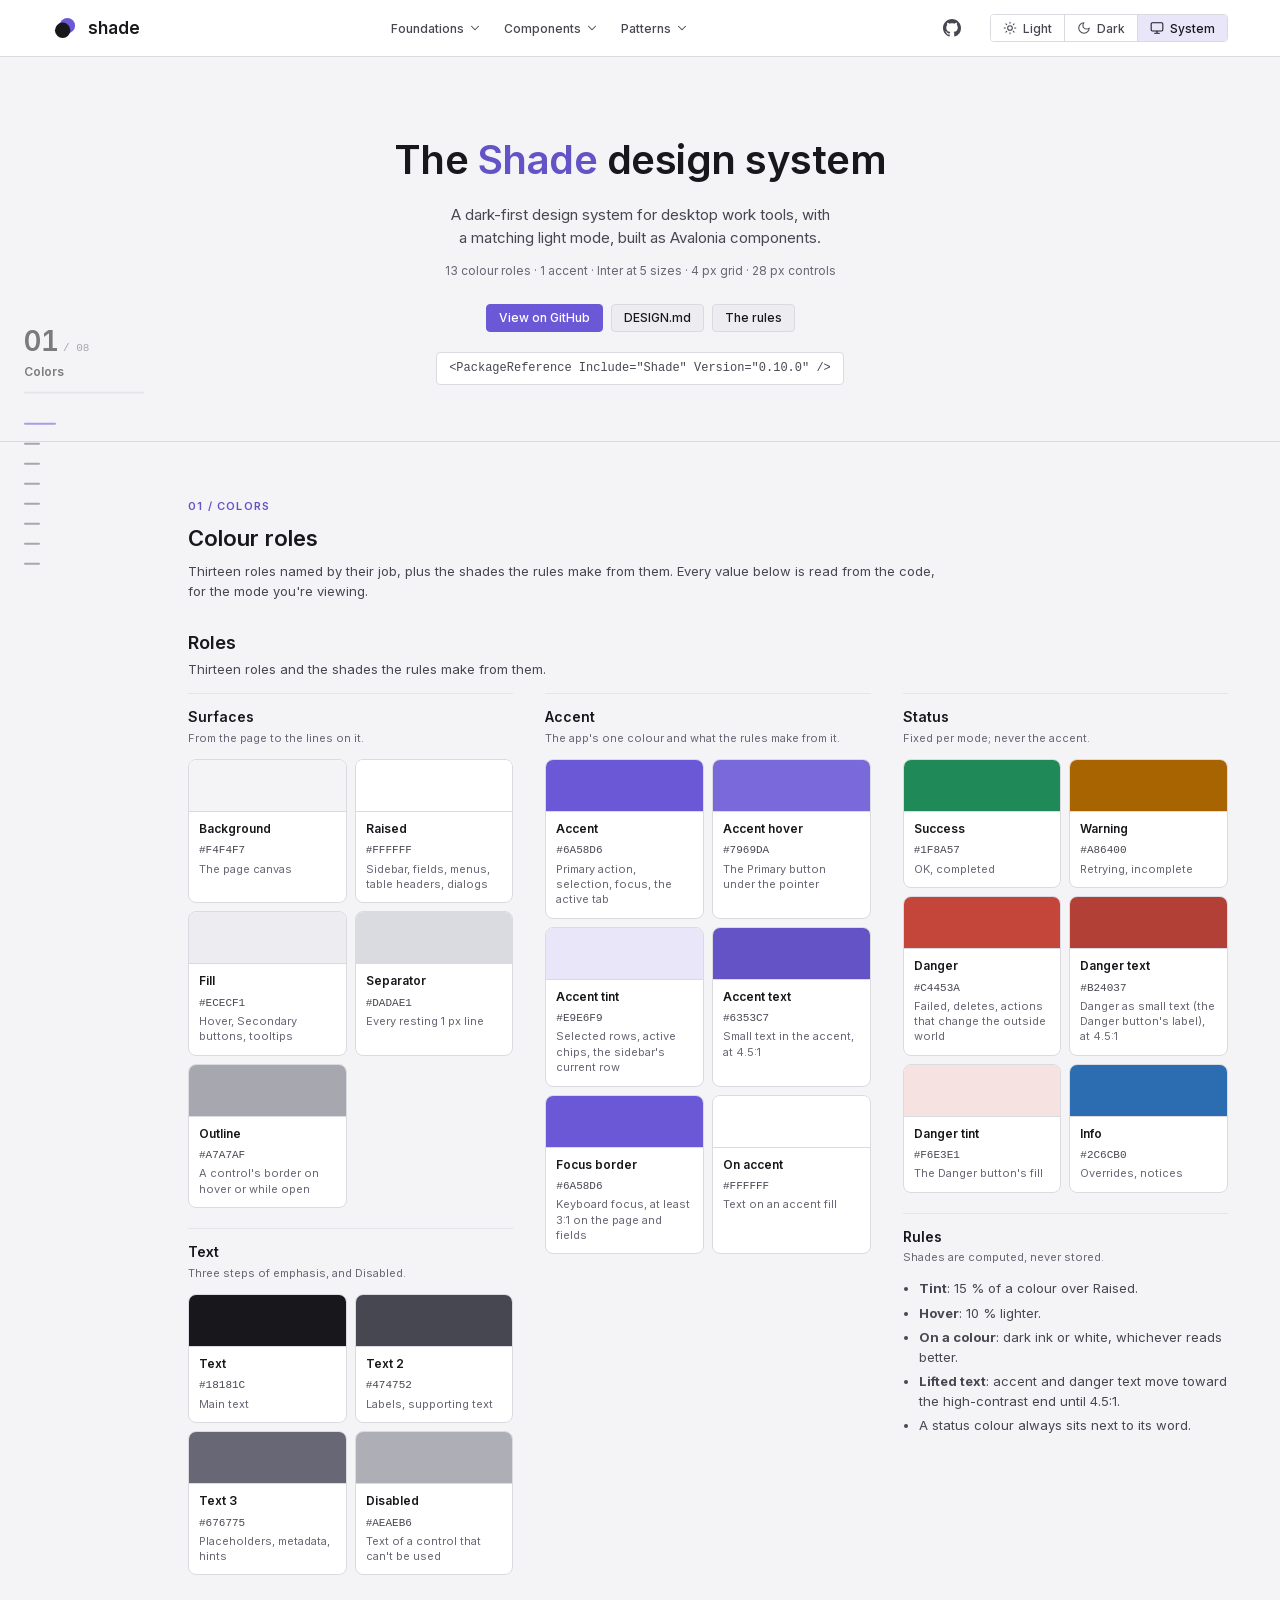
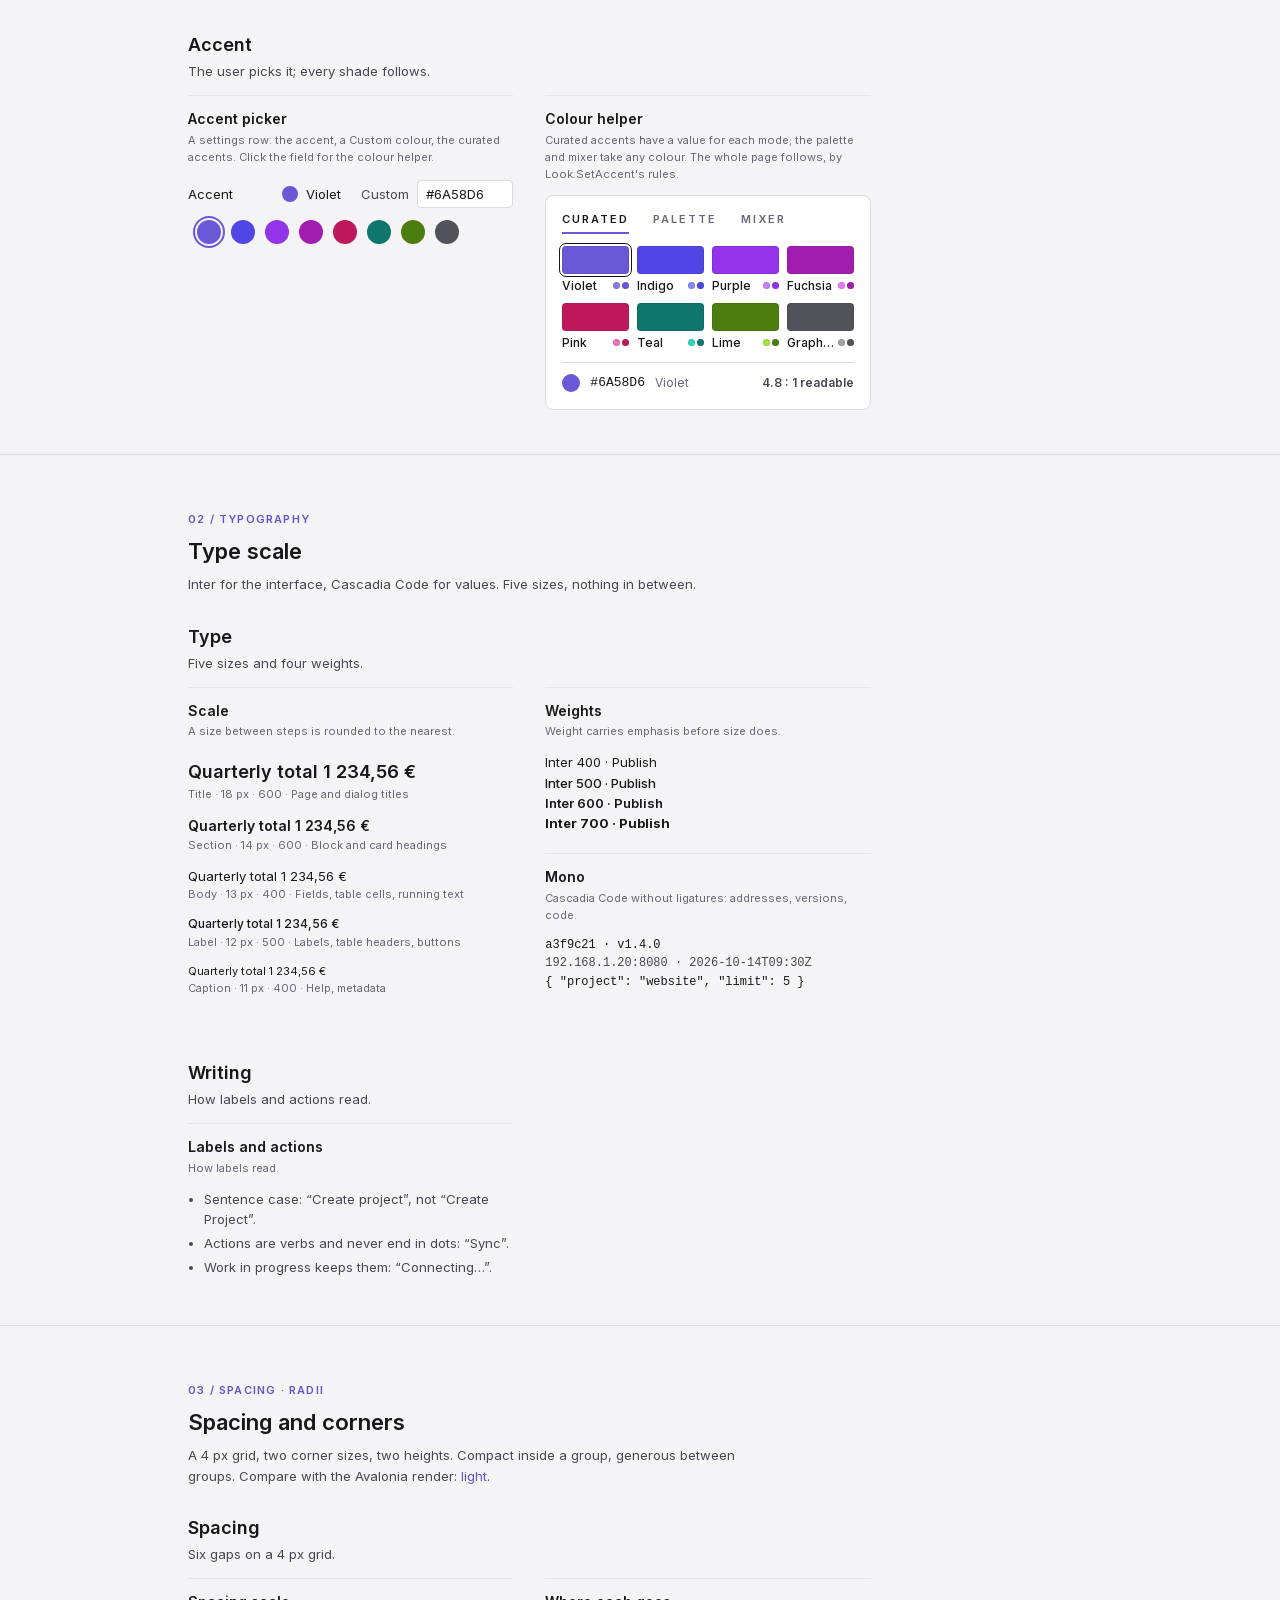
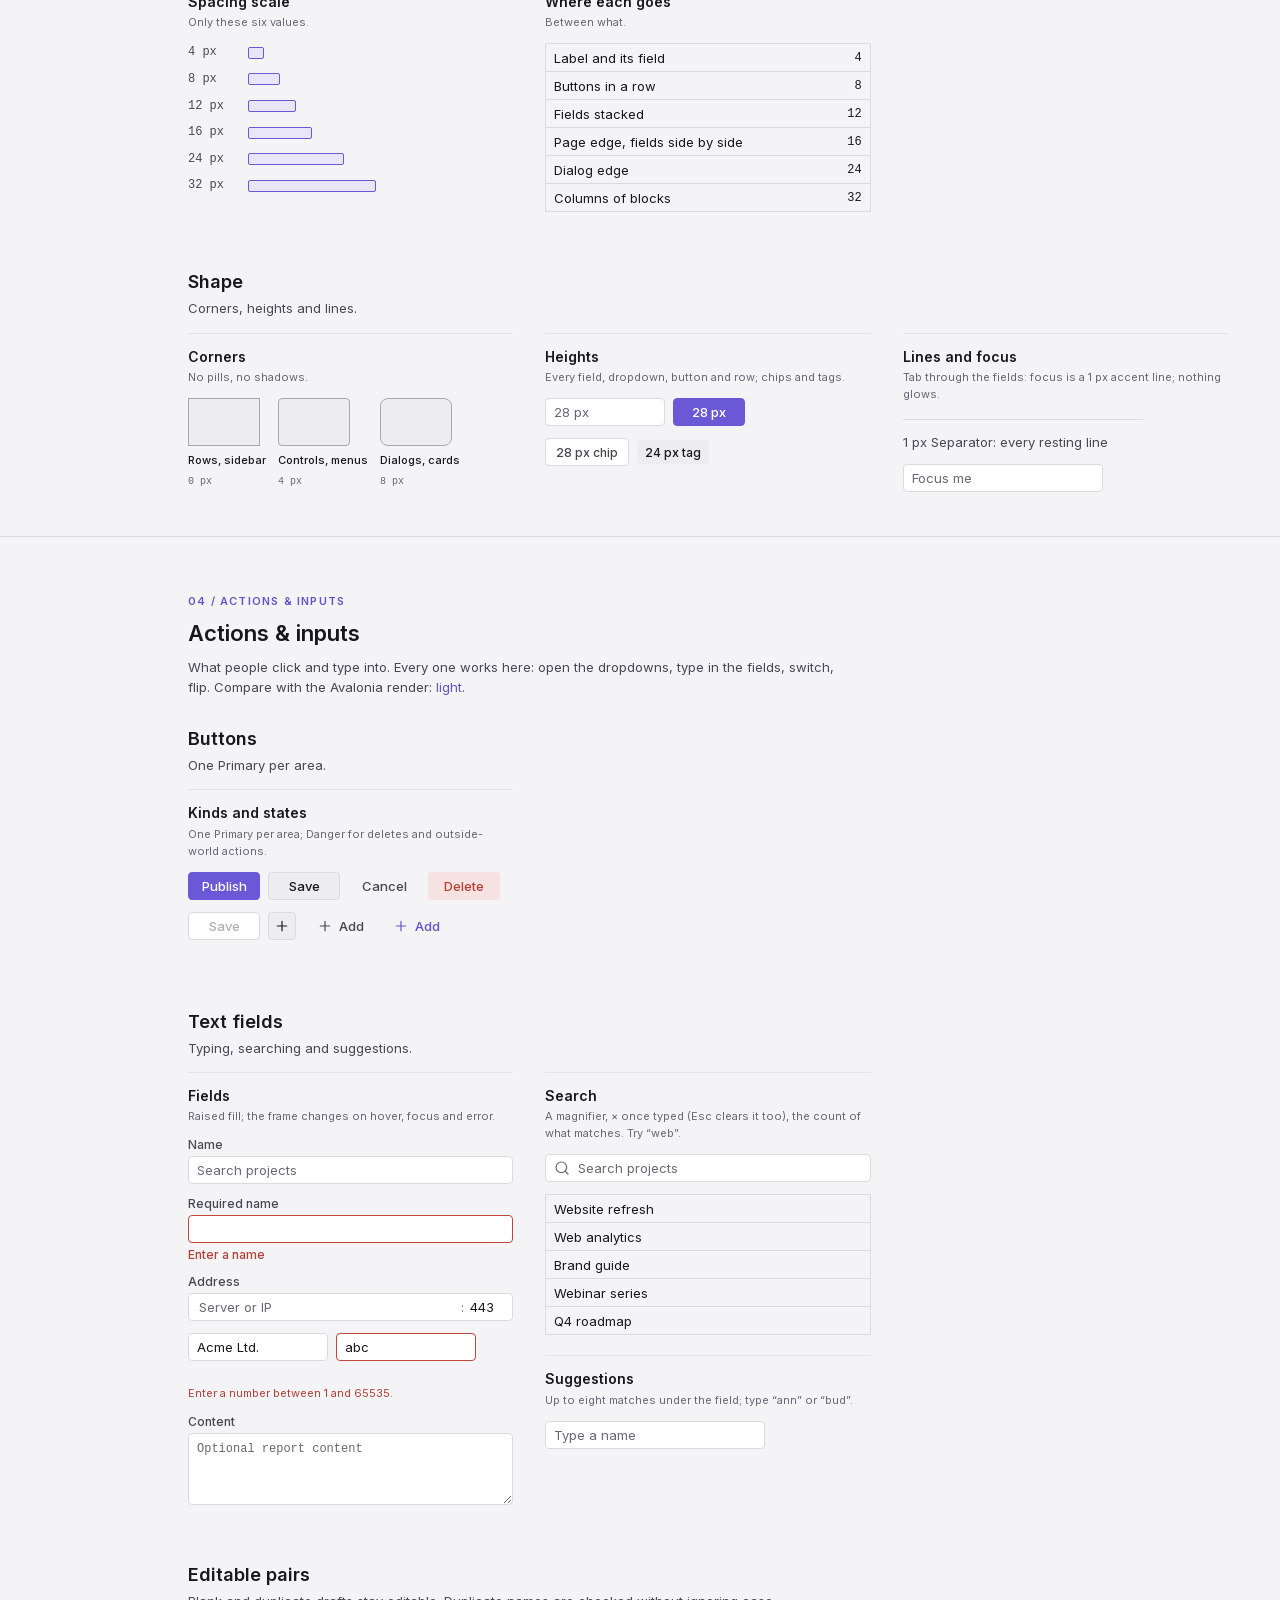
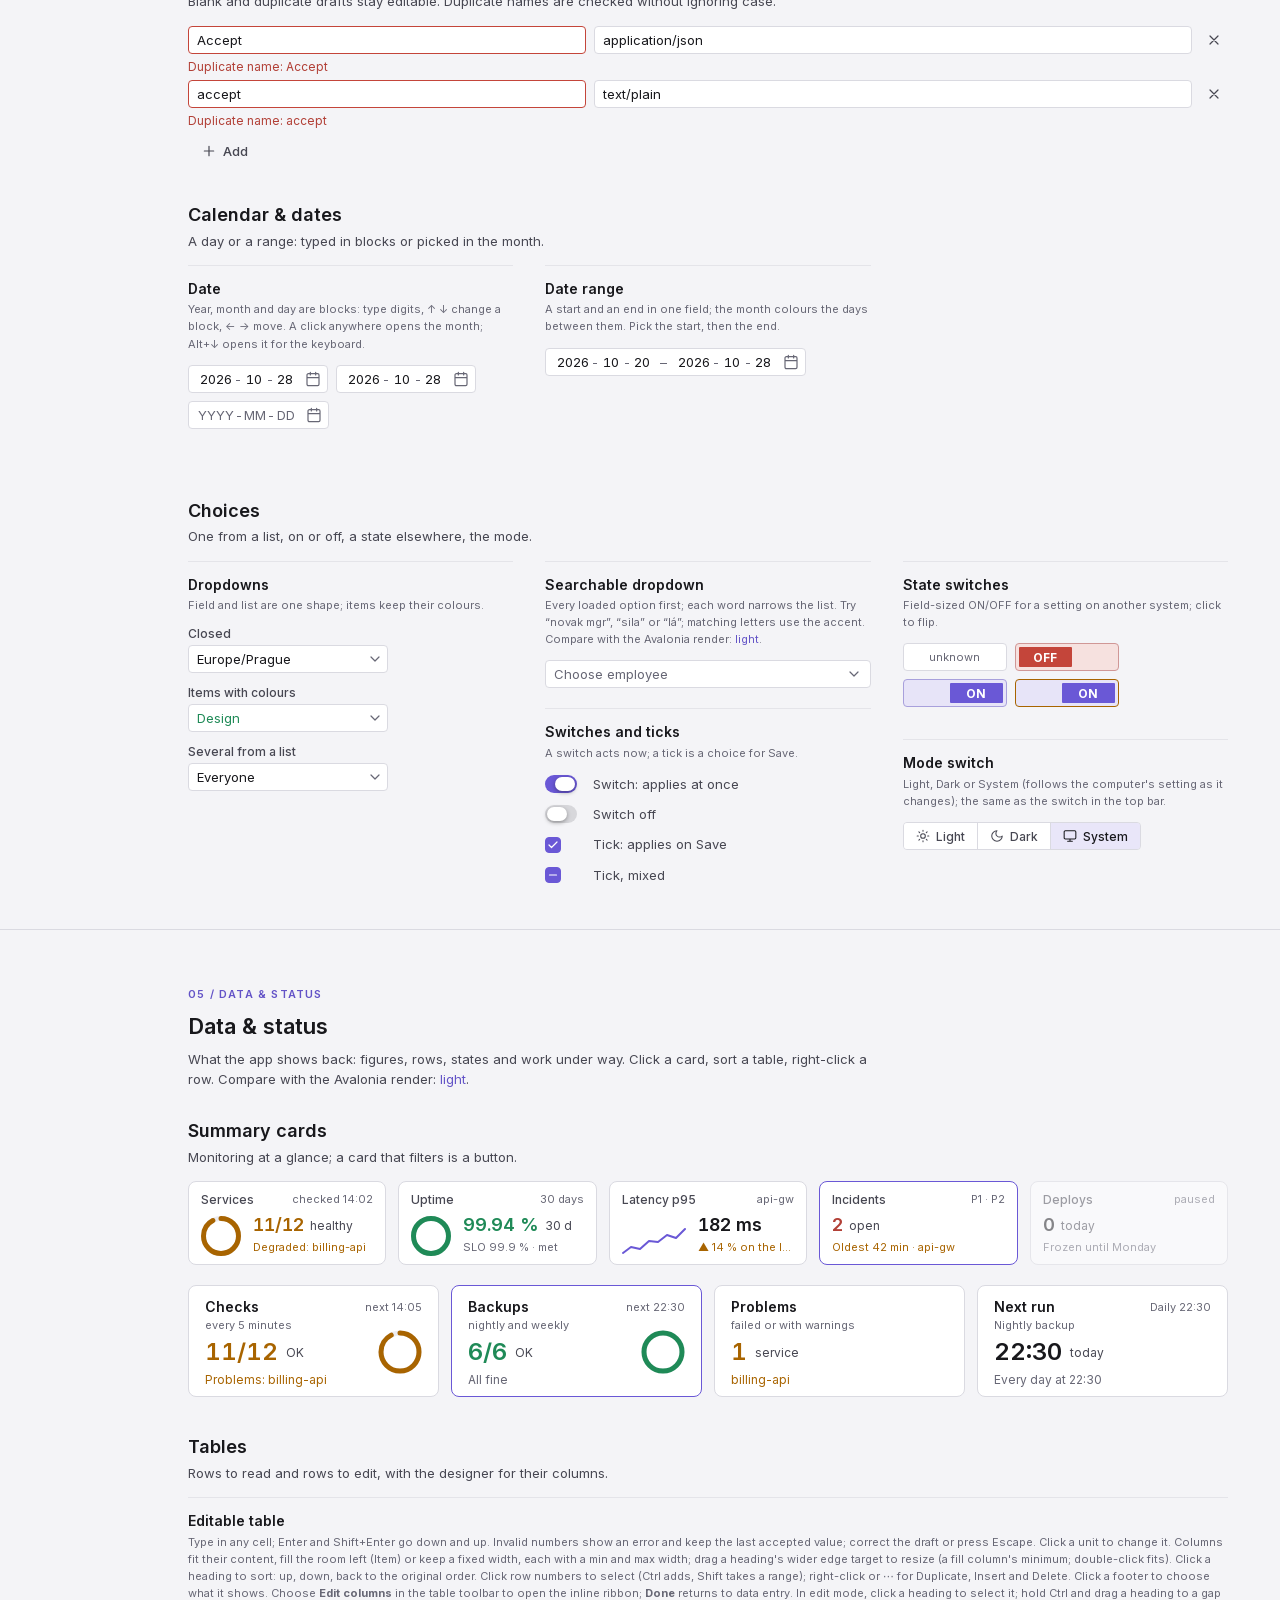
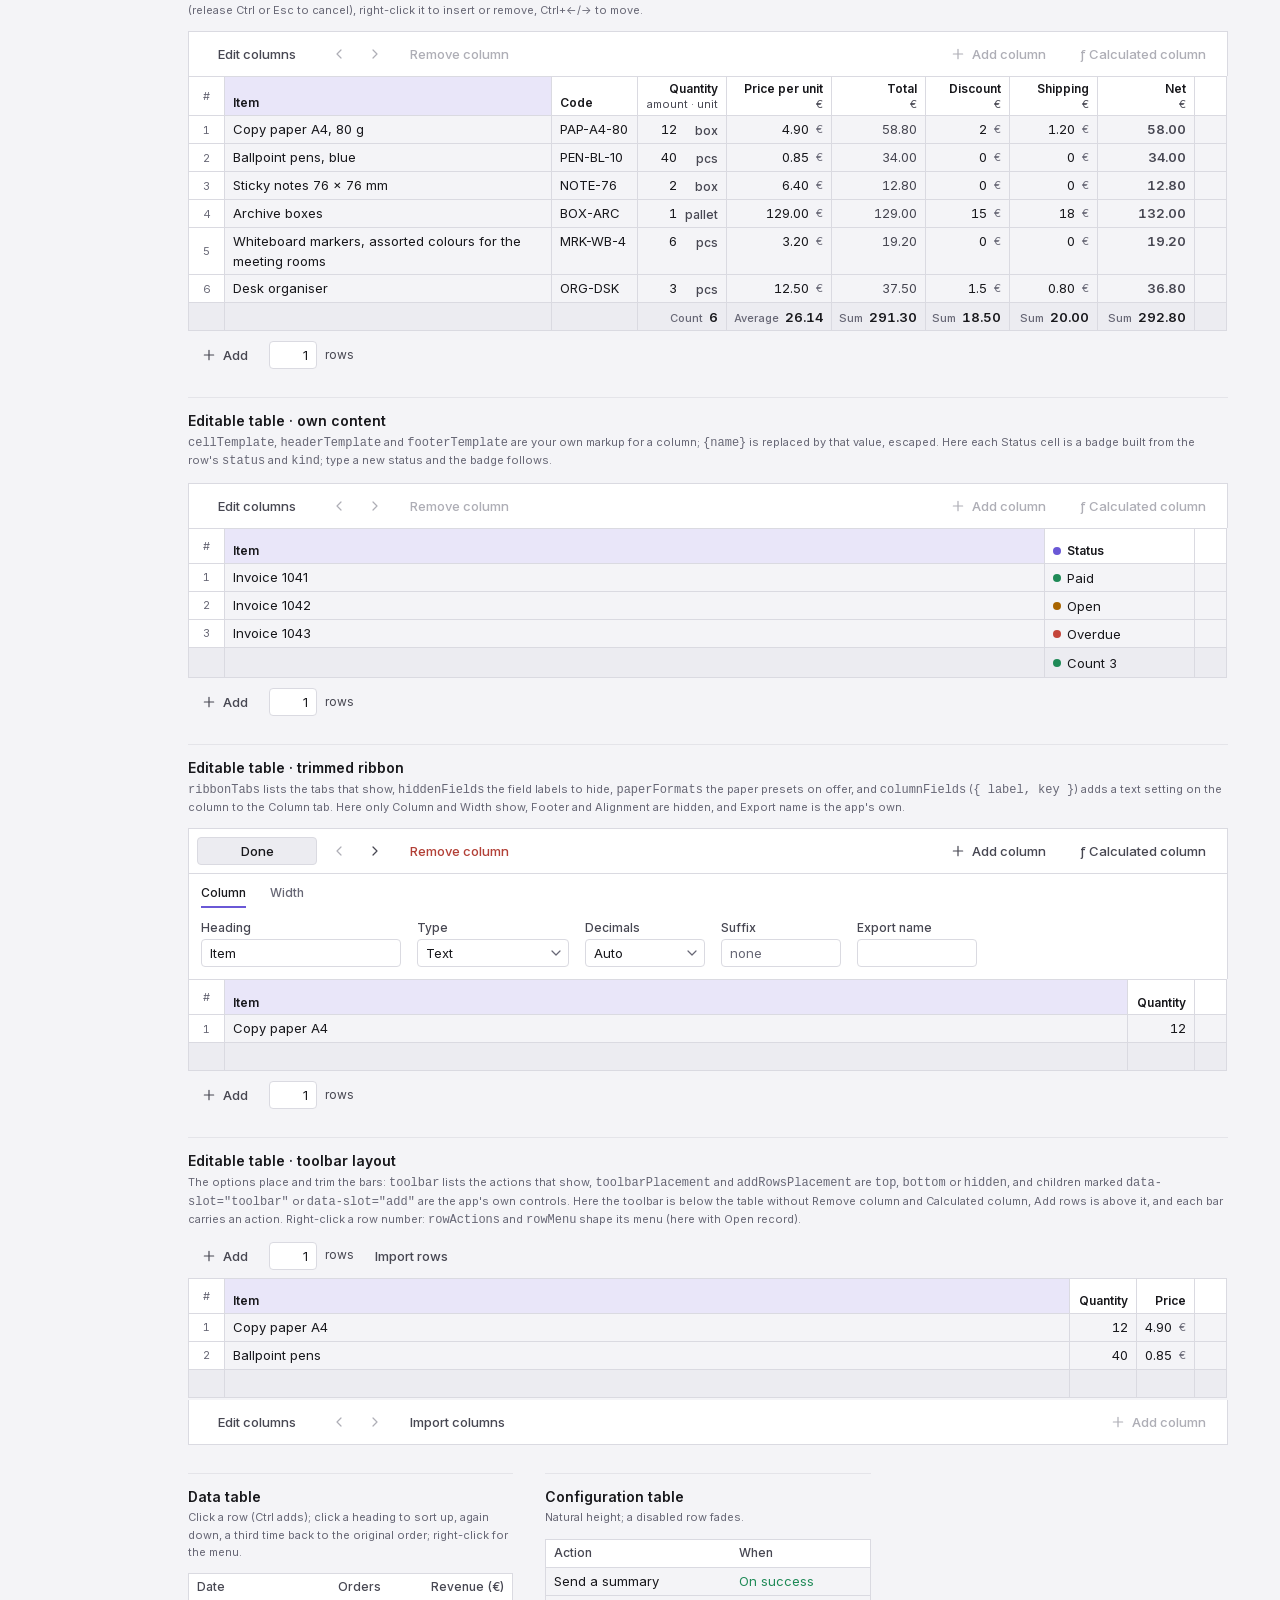
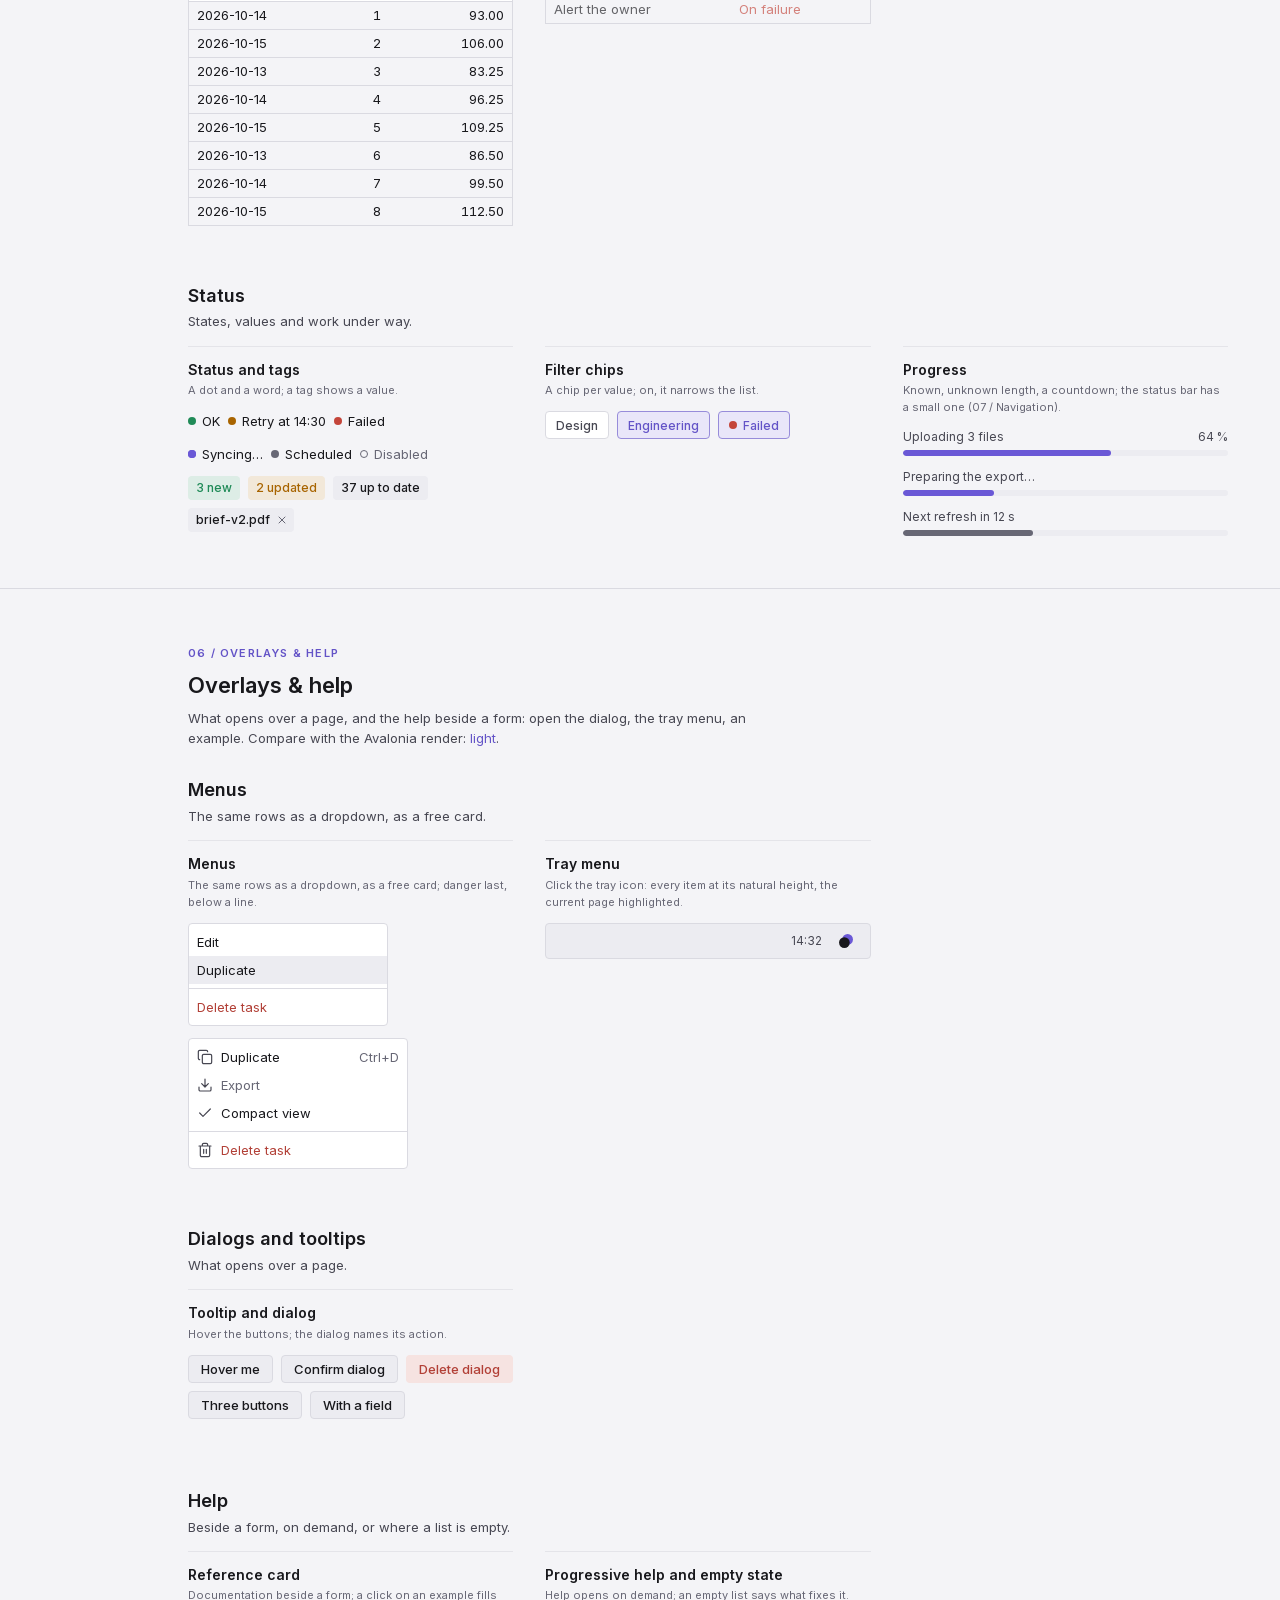
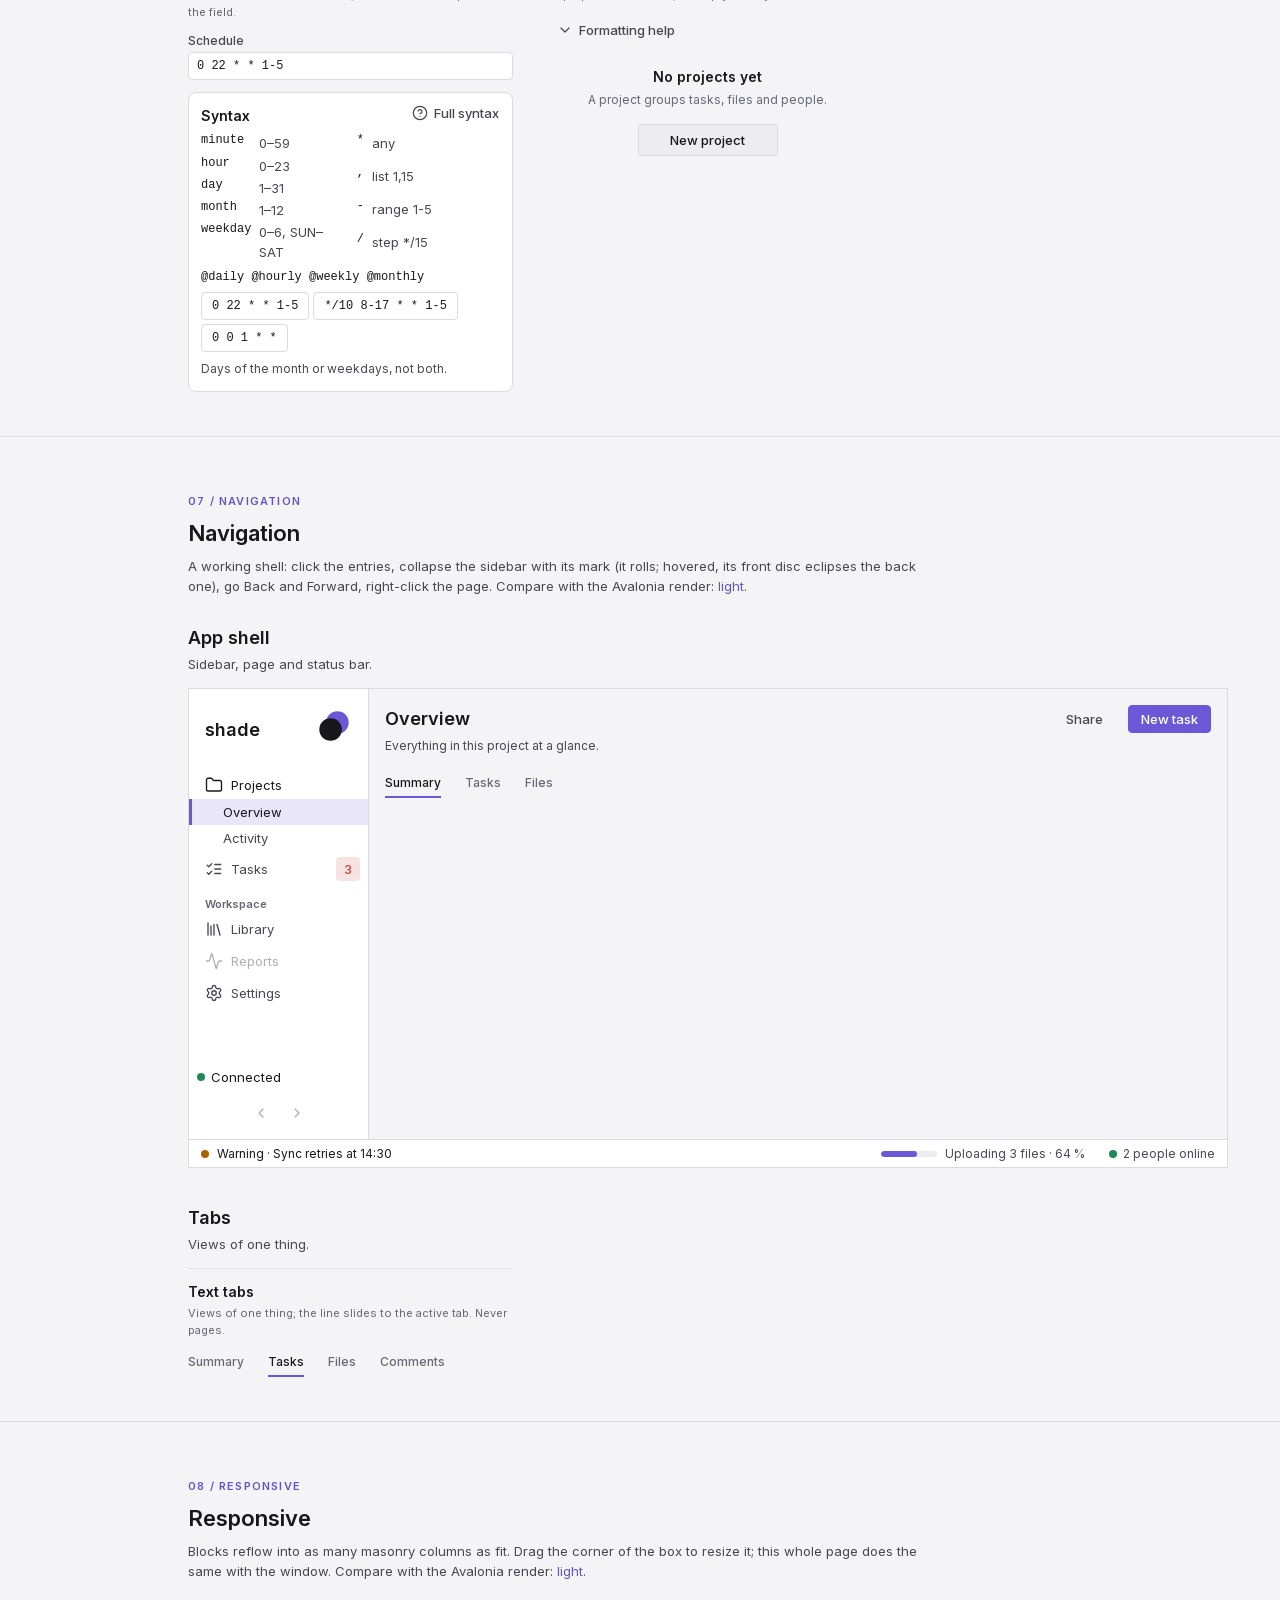
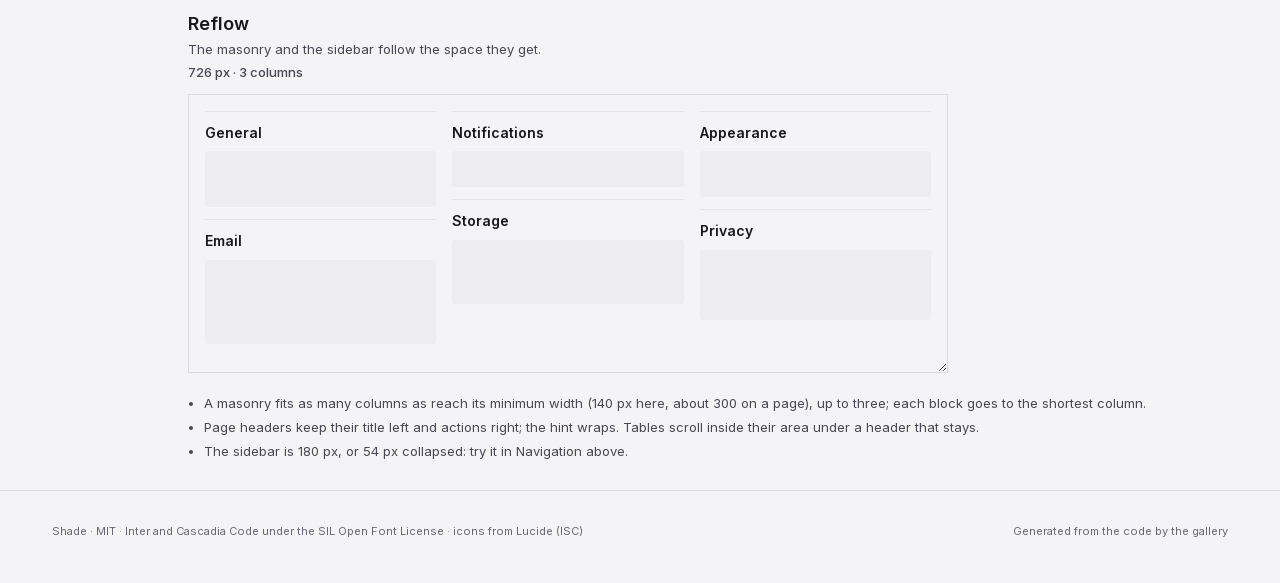
==== docs/index.html @ 078fdc0a "Release 0.10.0: fields and state Version 0.10.0, CHANGELOG row (a requested minor grouping non-break" ====
<!doctype html>
<html lang="en" data-theme="dark">
<head>
<meta charset="utf-8">
<meta name="viewport" content="width=device-width, initial-scale=1">
<title>Shade design system</title>
<link rel="icon" href="shade.svg" type="image/svg+xml">
<meta name="description" content="Shade: a dark-first design system for Avalonia desktop apps, with a matching light mode.">
<!-- Generated by `dotnet run --project gallery -c Release -- --docs .` from gallery/landing.html; edit that, not this. -->
<link href="shade.css" rel="stylesheet">
<script>
  // the saved choice, else the system's; set before the page paints so it never flashes the other mode
  (function () {
    var saved = null;
    try { saved = localStorage.getItem('shade-theme'); } catch (e) {}
    var light = window.matchMedia && window.matchMedia('(prefers-color-scheme: light)').matches;
    document.documentElement.dataset.theme = saved === 'light' || saved === 'dark' ? saved : (light ? 'light' : 'dark');
  })();
</script>
<style>
  :root[data-theme="dark"] { color-scheme: dark; --background: #151519; --raised: #1B1B20; --fill: #29292F; --separator: #35353D; --outline: #606069; --text: #EDEDF0; --text-2: #B1B1BC; --text-3: #9999A7; --disabled: #575760; --accent: #8C7AE6; --accent-hover: #9887E8; --accent-tint: #2C293E; --accent-text: #9585E8; --focus-border: #8C7AE6; --on-accent: #151519; --success: #83CEA5; --warning: #FFB142; --danger: #E0685C; --danger-text: #E3776C; --danger-tint: #392729; --info: #6FA8DC; --far: #FFFFFF; --danger-text: #E3776C; --hairline: rgba(53, 53, 61, 0.6); }
  :root[data-theme="light"] { color-scheme: light; --background: #F4F4F7; --raised: #FFFFFF; --fill: #ECECF1; --separator: #DADAE1; --outline: #A7A7AF; --text: #18181C; --text-2: #474752; --text-3: #676775; --disabled: #AEAEB6; --accent: #6A58D6; --accent-hover: #7969DA; --accent-tint: #E9E6F9; --accent-text: #6353C7; --focus-border: #6A58D6; --on-accent: #FFFFFF; --success: #1F8A57; --warning: #A86400; --danger: #C4453A; --danger-text: #B24037; --danger-tint: #F6E3E1; --info: #2C6CB0; --far: #151519; --danger-text: #B24037; --hairline: rgba(218, 218, 225, 0.6); }

  * { box-sizing: border-box; }
  html { scroll-behavior: smooth; scroll-padding-top: 72px; }
  body { margin: 0; background: var(--background); color: var(--text); font: 400 13px/1.55 Inter, system-ui, sans-serif; }
  a { color: var(--accent-text); text-decoration: none; }
  a:hover { text-decoration: underline; }
  code, .mono { font-family: "Cascadia Code", ui-monospace, Consolas, monospace; font-variant-ligatures: none; font-size: 12px; }
  .wrap { max-width: 1240px; margin: 0 auto; padding: 0 32px; }

  /* top bar: brand, chapters, mode switch */
  .top { position: sticky; top: 0; z-index: 10; background: var(--raised); border-bottom: 1px solid var(--separator); }
  .top .wrap { display: flex; align-items: center; gap: 24px; height: 56px; }
  .brand { display: flex; align-items: center; gap: 10px; color: var(--text); font-weight: 600; font-size: 17px; }
  .brand:hover { text-decoration: none; }
  .brand svg { width: 26px; height: 26px; }
  .nav { display: flex; gap: 4px; flex: 1; justify-content: center; flex-wrap: wrap; }
  .navgroup { position: relative; }
  .navgroup > button { display: flex; align-items: center; gap: 4px; height: 28px; padding: 0 8px 0 10px; border: 0; border-radius: 4px; background: none;
                       color: var(--text-2); font: 500 12px Inter, sans-serif; cursor: pointer; }
  .navgroup > button:hover, .navgroup.open > button { background: var(--fill); color: var(--text); }
  .navgroup > button .s-i { width: 14px; height: 14px; transition: transform .16s ease-out; }
  .navgroup.open > button .s-i { transform: rotate(180deg); }
  .navmenu { display: none; position: absolute; top: calc(100% + 4px); left: 0; min-width: 200px; z-index: 30; }
  .navgroup.open .navmenu { display: block; }
  .navmenu a.row { color: var(--text); text-decoration: none; }
  .navmenu a.row:hover { background: var(--fill); }
  .navmenu .n { width: 22px; color: var(--text-3); font-variant-numeric: tabular-nums; }
  .gh { display: grid; place-items: center; width: 28px; height: 28px; border-radius: 4px; color: var(--text-2); }
  .gh:hover { background: var(--fill); color: var(--text); }
  .gh svg { width: 18px; height: 18px; fill: currentColor; }

  /* hero */
  .hero { text-align: center; padding: 72px 0 56px; border-bottom: 1px solid var(--separator); }
  .hero h1 { text-wrap: balance; font-size: 40px; font-weight: 600; margin: 0 0 12px; letter-spacing: -0.5px; }
  .hero h1 em { font-style: normal; color: var(--accent-text); }
  .hero p { color: var(--text-2); font-size: 15px; max-width: 600px; margin: 0 auto 24px; text-wrap: balance; }
  .hero p.facts { color: var(--text-3); font-size: 12px; margin-top: -12px; }
  .actions { display: flex; gap: 8px; justify-content: center; flex-wrap: wrap; }
  .btn { display: inline-flex; align-items: center; height: 28px; padding: 0 12px; border-radius: 4px; font-weight: 500; font-size: 12px;
         border: 1px solid var(--separator); background: var(--fill); color: var(--text); }
  .btn:hover { text-decoration: none; border-color: var(--outline); }
  .btn.primary { background: var(--accent); border-color: var(--accent); color: var(--on-accent); }
  .btn.primary:hover { background: var(--accent-hover); }
  .install { display: inline-block; margin-top: 20px; padding: 6px 12px; background: var(--raised); border: 1px solid var(--separator); border-radius: 4px; color: var(--text-2); }

  /* chapters: a numbered heading, then blocks in masonry columns with a faint line above each */
  section { padding: 56px 0 24px; border-bottom: 1px solid var(--separator); }
  .eyebrow { color: var(--accent-text); font-weight: 600; font-size: 11px; letter-spacing: 1.2px; text-transform: uppercase; margin: 0 0 6px; }
  section h2 { font-size: 22px; font-weight: 600; margin: 0 0 6px; }
  .lead { color: var(--text-2); margin: 0 0 28px; max-width: 760px; text-wrap: pretty; }
  .masonry { columns: 3 300px; column-gap: 32px; }
  .block { break-inside: avoid; border-top: 1px solid var(--hairline); padding: 12px 0 20px; }
  .block h3, .block h4 { font-size: 14px; font-weight: 600; margin: 0 0 2px; }
  /* a chapter's subsections: a heading per kind of component, then its blocks */
  .sub { margin-top: 36px; }
  .sub:first-of-type { margin-top: 0; }
  .sub-h { margin: 0; font-size: 18px; font-weight: 600; }
  .sub-lead { margin: 2px 0 14px; color: var(--text-2); }
  .block.wide { margin-bottom: 8px; }
  .settings { display: grid; grid-template-columns: 1fr auto; gap: 8px 16px; align-items: center; max-width: 320px; color: var(--text-2); }
  .terms { display: flex; flex-direction: column; gap: 8px; align-items: flex-start; }
  .terms .term { display: grid; grid-template-columns: 64px 1fr 28px; gap: 8px; align-items: center; align-self: stretch; }
  .terms .s-select { width: auto; }
  .terms .eq { justify-self: center; color: var(--text-2); font-size: 13px; }
  [data-when][hidden] { display: none; }
  .block .help { color: var(--text-3); font-size: 11px; margin: 0 0 12px; }

  .swatches { display: grid; grid-template-columns: repeat(auto-fill, minmax(116px, 1fr)); gap: 8px; }
  .swatch { border: 1px solid var(--separator); border-radius: 8px; overflow: hidden; background: var(--raised); }
  .swatch .chip { height: 52px; border-bottom: 1px solid var(--separator); }
  .swatch .meta { padding: 8px 10px 10px; }
  .swatch b { display: block; font-size: 12px; font-weight: 600; }
  .swatch .mono { color: var(--text-2); font-size: 11px; }
  .swatch .use { display: block; color: var(--text-3); font-size: 11px; line-height: 1.4; margin-top: 2px; }
  .rules { margin: 0; padding-left: 16px; color: var(--text-2); }
  .rules li { margin-bottom: 4px; }

  .scale .row { padding: 6px 0; }
  .scale .sample { color: var(--text); }
  .scale .spec { color: var(--text-3); font-size: 11px; }
  .space-bar { display: flex; align-items: center; gap: 12px; margin-bottom: 8px; }
  .space-bar span { width: 48px; color: var(--text-2); }
  .space-bar i { display: block; height: 12px; border-radius: 2px; background: var(--accent-tint); border: 1px solid var(--accent); }
  .corners { display: flex; gap: 12px; flex-wrap: wrap; }
  .corner div { width: 72px; height: 48px; background: var(--fill); border: 1px solid var(--outline); margin-bottom: 6px; }
  .corner b { display: block; font-size: 11px; font-weight: 500; }
  .corner .mono { color: var(--text-3); font-size: 10px; }

  [data-theme="dark"] .only-light, [data-theme="light"] .only-dark { display: none; }
  .row-wrap { display: flex; flex-wrap: wrap; gap: 8px; align-items: center; margin-bottom: 12px; }
  .stack { display: flex; flex-direction: column; gap: 12px; align-items: flex-start; }
  .stack .s-label, .stack .s-field:not([style]) { align-self: stretch; }
  .pairs { display: grid; grid-template-columns: auto 1fr; gap: 10px 16px; align-items: center; color: var(--text-2); }
  .compare { white-space: nowrap; }
  hr.rule { width: 240px; height: 1px; margin: 4px 0 0; border: 0; background: var(--separator); }
  .help-line { color: var(--text-2); }
  .measure { color: var(--text-2); font-weight: 500; margin: -12px 0 12px; }
  .resizer { resize: horizontal; overflow: hidden; width: 760px; min-width: 200px; max-width: 100%; padding: 16px; margin-bottom: 20px;
             border: 1px solid var(--separator); background: var(--background); }
  .demo-masonry { columns: 3 140px; column-gap: 16px; }
  .demo-masonry .block { padding: 10px 0 12px; }
  .demo-masonry i { display: block; margin-top: 8px; border-radius: 4px; background: var(--fill); }

  /* the chapter rail: fixed at the left, 96 px before the chapters (and at least 24 px from the window's edge); the chapter's
     number and name, a line filling through it, one stroke a chapter */
  .rail { position: fixed; left: 24px; top: 50%; transform: translateY(-50%); z-index: 5; width: 120px;
          opacity: .55; transition: opacity .2s ease-out; }
  .rail:hover, .rail.moving { opacity: 1; }
  .rail .num { font-size: 28px; font-weight: 600; line-height: 1; color: var(--text); font-variant-numeric: tabular-nums; }
  .rail .num small { font: 400 11px "Cascadia Code", ui-monospace, Consolas, monospace; color: var(--text-3); margin-left: 4px; }
  .rail .name { margin: 8px 0 10px; font-weight: 600; font-size: 12px; color: var(--text); white-space: nowrap; overflow: hidden; text-overflow: ellipsis; }
  .rail .line { height: 2px; border-radius: 1px; background: var(--separator); margin-bottom: 20px; overflow: hidden; }
  .rail .line i { display: block; height: 100%; width: 0; background: var(--accent); }
  .rail ol { list-style: none; margin: 0; padding: 0; }
  .rail li a { display: flex; align-items: center; gap: 8px; height: 20px; color: var(--text-3); font-size: 11px; }
  .rail li a:hover { text-decoration: none; color: var(--text-2); }
  .rail li a span { opacity: 0; transform: translateX(-4px); transition: opacity .15s ease-out, transform .15s ease-out; white-space: nowrap; }
  .rail li a:hover span, .rail li a:focus-visible span { opacity: 1; transform: none; }
  /* a stroke column as wide as the current stroke, so the labels start in one line */
  .rail li a b { --w: 16px; --col: 32px; width: var(--w); margin-right: calc(var(--col) - var(--w)); height: 2px; border-radius: 1px; background: var(--text-3); transition: width .2s ease-out, margin .2s ease-out, background-color .2s ease-out; flex: none; }
  .rail li a:hover b { background: var(--text-2); }
  .rail li a[aria-current] b { --w: 32px; background: var(--accent); }
  @media (min-width: 1100px) and (max-width: 1559px) { main section .wrap { padding-left: 168px; } }
  @media (max-width: 1099px) { .rail { display: none; } }
  @media (min-width: 1560px) { .rail { left: max(24px, calc((100vw - 1240px) / 2 + 32px - 96px - 120px)); } }
  /* a wide screen (2K and up): larger, still 96 px before the chapters */
  @media (min-width: 1800px) {
    .rail { width: 180px; left: max(24px, calc((100vw - 1240px) / 2 + 32px - 96px - 180px)); }
    .rail .num { font-size: 44px; }
    .rail .num small { font-size: 13px; }
    .rail .name { font-size: 15px; margin: 10px 0 14px; }
    .rail .line { height: 3px; margin-bottom: 28px; }
    .rail li a { height: 28px; font-size: 13px; gap: 12px; }
    .rail li a b { --w: 24px; --col: 48px; }
    .rail li a[aria-current] b { --w: 48px; }
  }

  footer { padding: 32px 0 48px; color: var(--text-3); font-size: 11px; }
  footer .wrap { display: flex; justify-content: space-between; gap: 16px; flex-wrap: wrap; }

  @media (max-width: 760px) {
    .wrap { padding: 0 16px; }
    .nav { display: none; }
    .top .wrap { justify-content: space-between; gap: 8px; flex-wrap: wrap; height: auto; min-height: 56px; padding-top: 8px; padding-bottom: 8px; }
    .s-mode button { padding: 0 8px; gap: 4px; }
    .hero h1 { font-size: 30px; }
  }
</style>
</head>
<body>
<svg width="0" height="0" style="position:absolute" aria-hidden="true">
  <!-- the mark (assets/shade.svg): the back disc in the accent, the front one in Text, so it follows the mode -->
  <symbol id="mark" viewBox="0 0 256 256"><circle cx="151" cy="105" r="76" fill="var(--accent)"/><circle class="front" cx="105" cy="151" r="76" fill="var(--text)"/></symbol>
  <symbol id="i-monitor" viewBox="0 0 24 24"><path d="M4.0,3.0 H20.0 A2.0,2.0 0 0 1 22.0,5.0 V15.0 A2.0,2.0 0 0 1 20.0,17.0 H4.0 A2.0,2.0 0 0 1 2.0,15.0 V5.0 A2.0,2.0 0 0 1 4.0,3.0 Z M8,21 L16,21 M12,17 L12,21"/></symbol>
  <symbol id="i-calendar-clock" viewBox="0 0 24 24"><path d="M16 14v2.2l1.6 1 M16 2v3 M21 7.338V5a2 2 0 00-2-2H5a2 2 0 00-2 2v14a2 2 0 002 2h2.338 M3 9h5.859 M8 2v3 M10.0,16.0 A6.0,6.0 0 1 0 22.0,16.0 A6.0,6.0 0 1 0 10.0,16.0 Z"/></symbol>
  <symbol id="i-square-terminal" viewBox="0 0 24 24"><path d="M7 11 l2-2-2-2 M11 13h4 M5.0,3.0 H19.0 A2.0,2.0 0 0 1 21.0,5.0 V19.0 A2.0,2.0 0 0 1 19.0,21.0 H5.0 A2.0,2.0 0 0 1 3.0,19.0 V5.0 A2.0,2.0 0 0 1 5.0,3.0 Z"/></symbol>
  <symbol id="i-library" viewBox="0 0 24 24"><path d="M16 6 l4 14 M12 6v14 M8 8v12 M4 4v16"/></symbol>
  <symbol id="i-settings" viewBox="0 0 24 24"><path d="M9.671 4.136a2.34 2.34 0 0 1 4.659 0 2.34 2.34 0 0 0 3.319 1.915 2.34 2.34 0 0 1 2.33 4.033 2.34 2.34 0 0 0 0 3.831 2.34 2.34 0 0 1-2.33 4.033 2.34 2.34 0 0 0-3.319 1.915 2.34 2.34 0 0 1-4.659 0 2.34 2.34 0 0 0-3.32-1.915 2.34 2.34 0 0 1-2.33-4.033 2.34 2.34 0 0 0 0-3.831A2.34 2.34 0 0 1 6.35 6.051a2.34 2.34 0 0 0 3.319-1.915 M9.0,12.0 A3.0,3.0 0 1 0 15.0,12.0 A3.0,3.0 0 1 0 9.0,12.0 Z"/></symbol>
  <symbol id="i-plus" viewBox="0 0 24 24"><path d="M5 12h14 M12 5v14"/></symbol>
  <symbol id="i-grip-vertical" viewBox="0 0 24 24"><path d="M9 4a1 1 0 1 0 0 2a1 1 0 1 0 0-2 M9 11a1 1 0 1 0 0 2a1 1 0 1 0 0-2 M9 18a1 1 0 1 0 0 2a1 1 0 1 0 0-2 M15 4a1 1 0 1 0 0 2a1 1 0 1 0 0-2 M15 11a1 1 0 1 0 0 2a1 1 0 1 0 0-2 M15 18a1 1 0 1 0 0 2a1 1 0 1 0 0-2"/></symbol>
  <symbol id="i-list" viewBox="0 0 24 24"><path d="M3 5h.01 M3 12h.01 M3 19h.01 M8 5h13 M8 12h13 M8 19h13"/></symbol>
  <symbol id="i-undo2" viewBox="0 0 24 24"><path d="M9 14 4 9l5-5 M4 9h10.5a5.5 5.5 0 0 1 5.5 5.5a5.5 5.5 0 0 1-5.5 5.5H11"/></symbol>
  <symbol id="i-chevron-down" viewBox="0 0 24 24"><path d="M6 9 l6 6 6-6"/></symbol>
  <symbol id="i-chevron-up" viewBox="0 0 24 24"><path d="M18 15 l-6-6-6 6"/></symbol>
  <symbol id="i-chevron-left" viewBox="0 0 24 24"><path d="M15 18 l-6-6 6-6"/></symbol>
  <symbol id="i-chevron-right" viewBox="0 0 24 24"><path d="M9 18 l6-6-6-6"/></symbol>
  <symbol id="i-sun" viewBox="0 0 24 24"><path d="M12 2v2 M12 20v2 M4.93 4.93l1.41 1.41 M17.66 17.66l1.41 1.41 M2 12h2 M20 12h2 M6.34 17.66l-1.41 1.41 M19.07 4.93l-1.41 1.41 M8.0,12.0 A4.0,4.0 0 1 0 16.0,12.0 A4.0,4.0 0 1 0 8.0,12.0 Z"/></symbol>
  <symbol id="i-moon" viewBox="0 0 24 24"><path d="M12 3a6 6 0 0 0 9 9 9 9 0 1 1-9-9Z"/></symbol>
  <symbol id="i-calendar" viewBox="0 0 24 24"><path d="M8 2v4 M16 2v4 M5.0,4.0 H19.0 A2.0,2.0 0 0 1 21.0,6.0 V20.0 A2.0,2.0 0 0 1 19.0,22.0 H5.0 A2.0,2.0 0 0 1 3.0,20.0 V6.0 A2.0,2.0 0 0 1 5.0,4.0 Z M3 10h18"/></symbol>
  <symbol id="i-bookmark" viewBox="0 0 24 24"><path d="M17 3a2 2 0 0 1 2 2v15a1 1 0 0 1-1.496.868l-4.512-2.578a2 2 0 0 0-1.984 0l-4.512 2.578A1 1 0 0 1 5 20V5a2 2 0 0 1 2-2z"/></symbol>
  <symbol id="i-search" viewBox="0 0 24 24"><path d="M21 21 l-4.34-4.34 M3.0,11.0 A8.0,8.0 0 1 0 19.0,11.0 A8.0,8.0 0 1 0 3.0,11.0 Z"/></symbol>
  <symbol id="i-check" viewBox="0 0 24 24"><path d="M20 6 9 17l-5-5"/></symbol>
  <symbol id="i-x" viewBox="0 0 24 24"><path d="M18 6 6 18 M6 6 l12 12"/></symbol>
  <symbol id="i-minus" viewBox="0 0 24 24"><path d="M5 12h14"/></symbol>
  <symbol id="i-eye" viewBox="0 0 24 24"><path d="M2.062 12.348a1 1 0 0 1 0-.696 10.75 10.75 0 0 1 19.876 0 1 1 0 0 1 0 .696 10.75 10.75 0 0 1-19.876 0 M9 12a3 3 0 1 0 6 0a3 3 0 1 0 -6 0"/></symbol>
  <symbol id="i-activity" viewBox="0 0 24 24"><path d="M22 12h-2.48a2 2 0 0 0-1.93 1.46l-2.35 8.36a.25.25 0 0 1-.48 0L9.24 2.18a.25.25 0 0 0-.48 0l-2.35 8.36A2 2 0 0 1 4.49 12H2"/></symbol>
  <symbol id="i-copy" viewBox="0 0 24 24"><path d="M10.0,8.0 H20.0 A2.0,2.0 0 0 1 22.0,10.0 V20.0 A2.0,2.0 0 0 1 20.0,22.0 H10.0 A2.0,2.0 0 0 1 8.0,20.0 V10.0 A2.0,2.0 0 0 1 10.0,8.0 Z M4 16c-1.1 0-2-.9-2-2V4c0-1.1.9-2 2-2h10c1.1 0 2 .9 2 2"/></symbol>
  <symbol id="i-trash2" viewBox="0 0 24 24"><path d="M10 11v6 M14 11v6 M19 6v14a2 2 0 0 1-2 2H7a2 2 0 0 1-2-2V6 M3 6h18 M8 6V4a2 2 0 0 1 2-2h4a2 2 0 0 1 2 2v2"/></symbol>
  <symbol id="i-arrow-left-right" viewBox="0 0 24 24"><path d="M8 3 4 7l4 4 M4 7h16 M16 21l4-4-4-4 M20 17H4"/></symbol>
  <symbol id="i-upload" viewBox="0 0 24 24"><path d="M21 15v4a2 2 0 0 1-2 2H5a2 2 0 0 1-2-2v-4 M17 8 12 3 7 8 M12 3v12"/></symbol>
  <symbol id="i-download" viewBox="0 0 24 24"><path d="M21 15v4a2 2 0 0 1-2 2H5a2 2 0 0 1-2-2v-4 M7 10 12 15 17 10 M12 15V3"/></symbol>
  <symbol id="i-folder" viewBox="0 0 24 24"><path d="M20 20a2 2 0 0 0 2-2V8a2 2 0 0 0-2-2h-7.9a2 2 0 0 1-1.69-.9L9.6 3.9A2 2 0 0 0 7.93 3H4a2 2 0 0 0-2 2v13a2 2 0 0 0 2 2Z"/></symbol>
  <symbol id="i-list-checks" viewBox="0 0 24 24"><path d="M3 17 5 19 9 15 M3 7 5 9 9 5 M13 6h8 M13 12h8 M13 18h8"/></symbol>
  <symbol id="i-asterisk" viewBox="0 0 24 24"><path d="M12 6v12 M17.196 9 6.804 15 M6.804 9 17.196 15"/></symbol>
  <symbol id="i-ellipsis" viewBox="0 0 24 24"><path d="M5 12h.01 M12 12h.01 M19 12h.01"/></symbol>
  <symbol id="i-circle-help" viewBox="0 0 24 24"><path d="M2.0,12.0 A10.0,10.0 0 1 0 22.0,12.0 A10.0,10.0 0 1 0 2.0,12.0 Z M9.09 9a3 3 0 0 1 5.83 1c0 2-3 3-3 3 M12 17h.01"/></symbol>

</svg>
<header class="top">
  <div class="wrap">
    <a class="brand" href="#top" aria-label="Shade, top of the page">
      <svg class="s-mark" viewBox="0 0 256 256" aria-hidden="true"><circle cx="151" cy="105" r="76" fill="var(--accent)"/><circle class="front" cx="105" cy="151" r="76" fill="var(--text)"/></svg>
      shade
    </a>
    <nav class="nav" aria-label="Chapters"><div class="navgroup"><button type="button" aria-expanded="false">Foundations<svg class="s-i " aria-hidden="true"><use href="#i-chevron-down"/></svg></button><div class="s-menu navmenu"><a class="row" href="#colors"><span class="n">01</span>Colors</a><a class="row" href="#typography"><span class="n">02</span>Typography</a><a class="row" href="#spacing-radii"><span class="n">03</span>Spacing &#183; Radii</a></div></div><div class="navgroup"><button type="button" aria-expanded="false">Components<svg class="s-i " aria-hidden="true"><use href="#i-chevron-down"/></svg></button><div class="s-menu navmenu"><a class="row" href="#actions-inputs"><span class="n">04</span>Actions &amp; inputs</a><a class="row" href="#data-status"><span class="n">05</span>Data &amp; status</a><a class="row" href="#overlays-help"><span class="n">06</span>Overlays &amp; help</a></div></div><div class="navgroup"><button type="button" aria-expanded="false">Patterns<svg class="s-i " aria-hidden="true"><use href="#i-chevron-down"/></svg></button><div class="s-menu navmenu"><a class="row" href="#navigation"><span class="n">07</span>Navigation</a><a class="row" href="#responsive"><span class="n">08</span>Responsive</a></div></div></nav>
    <a class="gh" href="https://github.com/jurasekdominik/shade" data-tip="Shade on GitHub" aria-label="Shade on GitHub"><svg viewBox="0 0 16 16" aria-hidden="true"><path d="M8 0C3.58 0 0 3.58 0 8c0 3.54 2.29 6.53 5.47 7.59.4.07.55-.17.55-.38 0-.19-.01-.82-.01-1.49-2.01.37-2.53-.49-2.69-.94-.09-.23-.48-.94-.82-1.13-.28-.15-.68-.52-.01-.53.63-.01 1.08.58 1.23.82.72 1.21 1.87.87 2.33.66.07-.52.28-.87.51-1.07-1.78-.2-3.64-.89-3.64-3.95 0-.87.31-1.59.82-2.15-.08-.2-.36-1.02.08-2.12 0 0 .67-.21 2.2.82.64-.18 1.32-.27 2-.27.68 0 1.36.09 2 .27 1.53-1.04 2.2-.82 2.2-.82.44 1.1.16 1.92.08 2.12.51.56.82 1.27.82 2.15 0 3.07-1.87 3.75-3.65 3.95.29.25.54.73.54 1.48 0 1.07-.01 1.93-.01 2.2 0 .21.15.46.55.38A8.013 8.013 0 0016 8c0-4.42-3.58-8-8-8z"/></svg></a>
    <div class="s-mode" role="radiogroup" aria-label="Colour mode">
      <button type="button" role="radio" data-mode="light" aria-checked="false"><svg class="s-i " aria-hidden="true"><use href="#i-sun"/></svg>Light</button>
      <button type="button" role="radio" data-mode="dark" aria-checked="false"><svg class="s-i " aria-hidden="true"><use href="#i-moon"/></svg>Dark</button>
      <button type="button" role="radio" data-mode="system" aria-checked="false"><svg class="s-i " aria-hidden="true"><use href="#i-monitor"/></svg>System</button>
    </div>
  </div>
</header>

<nav class="rail" aria-label="Chapter progress"></nav>

<main id="top">
  <div class="hero">
    <div class="wrap">
      <h1>The <em>Shade</em> design system</h1>
      <p>A dark-first design system for desktop work tools, with a matching light mode, built as Avalonia components.</p>
      <p class="facts">13 colour roles · 1 accent · Inter at 5 sizes · 4&nbsp;px grid · 28&nbsp;px controls</p>
      <div class="actions">
        <a class="btn primary" href="https://github.com/jurasekdominik/shade">View on GitHub</a>
        <a class="btn" href="https://github.com/jurasekdominik/shade/blob/main/DESIGN.md">DESIGN.md</a>
        <a class="btn" href="https://github.com/jurasekdominik/shade/blob/main/docs/DESIGN_SYSTEM.md">The rules</a>
      </div>
      <code class="install">&lt;PackageReference Include="Shade" Version="0.10.0" /&gt;</code>
    </div>
  </div>

  <section id="colors"><div class="wrap">
    <p class="eyebrow">01 / Colors</p>
    <h2>Colour roles</h2>
    <p class="lead">Thirteen roles named by their job, plus the shades the rules make from them. Every value below is read from the code, for the mode you're viewing.</p>

    <div class="sub" id="roles"><h3 class="sub-h">Roles</h3><p class="sub-lead">Thirteen roles and the shades the rules make from them.</p>
    <div class="masonry">
      <div class="block"><h4>Surfaces</h4><p class="help">From the page to the lines on it.</p><div class="swatches">
        <div class="swatch"><div class="chip" style="background:var(--background)"></div><div class="meta"><b>Background</b><span class="mono only-dark">#151519</span><span class="mono only-light">#F4F4F7</span><span class="use">The page canvas</span></div></div>
        <div class="swatch"><div class="chip" style="background:var(--raised)"></div><div class="meta"><b>Raised</b><span class="mono only-dark">#1B1B20</span><span class="mono only-light">#FFFFFF</span><span class="use">Sidebar, fields, menus, table headers, dialogs</span></div></div>
        <div class="swatch"><div class="chip" style="background:var(--fill)"></div><div class="meta"><b>Fill</b><span class="mono only-dark">#29292F</span><span class="mono only-light">#ECECF1</span><span class="use">Hover, Secondary buttons, tooltips</span></div></div>
        <div class="swatch"><div class="chip" style="background:var(--separator)"></div><div class="meta"><b>Separator</b><span class="mono only-dark">#35353D</span><span class="mono only-light">#DADAE1</span><span class="use">Every resting 1 px line</span></div></div>
        <div class="swatch"><div class="chip" style="background:var(--outline)"></div><div class="meta"><b>Outline</b><span class="mono only-dark">#606069</span><span class="mono only-light">#A7A7AF</span><span class="use">A control&#39;s border on hover or while open</span></div></div>
      </div></div>
      <div class="block"><h4>Text</h4><p class="help">Three steps of emphasis, and Disabled.</p><div class="swatches">
        <div class="swatch"><div class="chip" style="background:var(--text)"></div><div class="meta"><b>Text</b><span class="mono only-dark">#EDEDF0</span><span class="mono only-light">#18181C</span><span class="use">Main text</span></div></div>
        <div class="swatch"><div class="chip" style="background:var(--text-2)"></div><div class="meta"><b>Text 2</b><span class="mono only-dark">#B1B1BC</span><span class="mono only-light">#474752</span><span class="use">Labels, supporting text</span></div></div>
        <div class="swatch"><div class="chip" style="background:var(--text-3)"></div><div class="meta"><b>Text 3</b><span class="mono only-dark">#9999A7</span><span class="mono only-light">#676775</span><span class="use">Placeholders, metadata, hints</span></div></div>
        <div class="swatch"><div class="chip" style="background:var(--disabled)"></div><div class="meta"><b>Disabled</b><span class="mono only-dark">#575760</span><span class="mono only-light">#AEAEB6</span><span class="use">Text of a control that can&#39;t be used</span></div></div>
      </div></div>
      <div class="block"><h4>Accent</h4><p class="help">The app's one colour and what the rules make from it.</p><div class="swatches">
        <div class="swatch"><div class="chip" style="background:var(--accent)"></div><div class="meta"><b>Accent</b><span class="mono only-dark">#8C7AE6</span><span class="mono only-light">#6A58D6</span><span class="use">Primary action, selection, focus, the active tab</span></div></div>
        <div class="swatch"><div class="chip" style="background:var(--accent-hover)"></div><div class="meta"><b>Accent hover</b><span class="mono only-dark">#9887E8</span><span class="mono only-light">#7969DA</span><span class="use">The Primary button under the pointer</span></div></div>
        <div class="swatch"><div class="chip" style="background:var(--accent-tint)"></div><div class="meta"><b>Accent tint</b><span class="mono only-dark">#2C293E</span><span class="mono only-light">#E9E6F9</span><span class="use">Selected rows, active chips, the sidebar&#39;s current row</span></div></div>
        <div class="swatch"><div class="chip" style="background:var(--accent-text)"></div><div class="meta"><b>Accent text</b><span class="mono only-dark">#9585E8</span><span class="mono only-light">#6353C7</span><span class="use">Small text in the accent, at 4.5:1</span></div></div>
        <div class="swatch"><div class="chip" style="background:var(--focus-border)"></div><div class="meta"><b>Focus border</b><span class="mono only-dark">#8C7AE6</span><span class="mono only-light">#6A58D6</span><span class="use">Keyboard focus, at least 3:1 on the page and fields</span></div></div>
        <div class="swatch"><div class="chip" style="background:var(--on-accent)"></div><div class="meta"><b>On accent</b><span class="mono only-dark">#151519</span><span class="mono only-light">#FFFFFF</span><span class="use">Text on an accent fill</span></div></div>
      </div></div>
      <div class="block"><h4>Status</h4><p class="help">Fixed per mode; never the accent.</p><div class="swatches">
        <div class="swatch"><div class="chip" style="background:var(--success)"></div><div class="meta"><b>Success</b><span class="mono only-dark">#83CEA5</span><span class="mono only-light">#1F8A57</span><span class="use">OK, completed</span></div></div>
        <div class="swatch"><div class="chip" style="background:var(--warning)"></div><div class="meta"><b>Warning</b><span class="mono only-dark">#FFB142</span><span class="mono only-light">#A86400</span><span class="use">Retrying, incomplete</span></div></div>
        <div class="swatch"><div class="chip" style="background:var(--danger)"></div><div class="meta"><b>Danger</b><span class="mono only-dark">#E0685C</span><span class="mono only-light">#C4453A</span><span class="use">Failed, deletes, actions that change the outside world</span></div></div>
        <div class="swatch"><div class="chip" style="background:var(--danger-text)"></div><div class="meta"><b>Danger text</b><span class="mono only-dark">#E3776C</span><span class="mono only-light">#B24037</span><span class="use">Danger as small text (the Danger button&#39;s label), at 4.5:1</span></div></div>
        <div class="swatch"><div class="chip" style="background:var(--danger-tint)"></div><div class="meta"><b>Danger tint</b><span class="mono only-dark">#392729</span><span class="mono only-light">#F6E3E1</span><span class="use">The Danger button&#39;s fill</span></div></div>
        <div class="swatch"><div class="chip" style="background:var(--info)"></div><div class="meta"><b>Info</b><span class="mono only-dark">#6FA8DC</span><span class="mono only-light">#2C6CB0</span><span class="use">Overrides, notices</span></div></div>
      </div></div>

      <div class="block"><h4>Rules</h4><p class="help">Shades are computed, never stored.</p>
        <ul class="rules">
          <li><b>Tint</b>: 15&nbsp;% of a colour over Raised.</li>
          <li><b>Hover</b>: 10&nbsp;% lighter.</li>
          <li><b>On a colour</b>: dark ink or white, whichever reads better.</li>
          <li><b>Lifted text</b>: accent and danger text move toward the high-contrast end until 4.5:1.</li>
          <li>A status colour always sits next to its word.</li>
        </ul>
      </div>
    </div>
    </div>
    <div class="sub" id="accent"><h3 class="sub-h">Accent</h3><p class="sub-lead">The user picks it; every shade follows.</p>
    <div class="masonry">
      <div class="block"><h4>Accent picker</h4><p class="help">A settings row: the accent, a Custom colour, the curated accents. Click the field for the colour helper.</p>
        <div class="s-accent">
          <div class="head"><span>Accent</span><i class="dot"></i><b class="name">Violet</b><span class="lbl">Custom</span><input class="s-field hex" maxlength="7" placeholder="#RRGGBB" aria-label="Custom accent"></div>
          <div class="swatches"><button type="button" class="current" data-name="Violet" data-dark="#8C7AE6" data-light="#6A58D6" style="--d:#8C7AE6;--l:#6A58D6" data-tip="Violet" aria-label="Violet"></button><button type="button" data-name="Indigo" data-dark="#818CF8" data-light="#4F46E5" style="--d:#818CF8;--l:#4F46E5" data-tip="Indigo" aria-label="Indigo"></button><button type="button" data-name="Purple" data-dark="#C084FC" data-light="#9333EA" style="--d:#C084FC;--l:#9333EA" data-tip="Purple" aria-label="Purple"></button><button type="button" data-name="Fuchsia" data-dark="#E879F9" data-light="#A21CAF" style="--d:#E879F9;--l:#A21CAF" data-tip="Fuchsia" aria-label="Fuchsia"></button><button type="button" data-name="Pink" data-dark="#F472B6" data-light="#BE185D" style="--d:#F472B6;--l:#BE185D" data-tip="Pink" aria-label="Pink"></button><button type="button" data-name="Teal" data-dark="#2DD4BF" data-light="#0F766E" style="--d:#2DD4BF;--l:#0F766E" data-tip="Teal" aria-label="Teal"></button><button type="button" data-name="Lime" data-dark="#A3E635" data-light="#4D7C0F" style="--d:#A3E635;--l:#4D7C0F" data-tip="Lime" aria-label="Lime"></button><button type="button" data-name="Graphite" data-dark="#A1A1AA" data-light="#52525B" style="--d:#A1A1AA;--l:#52525B" data-tip="Graphite" aria-label="Graphite"></button></div>
          <p class="warn" hidden></p>
          <div class="pop" hidden>
        <div class="s-picker">
          <div class="s-tabs"><button aria-selected="true" data-show="curated">Curated</button><button aria-selected="false" data-show="palette">Palette</button><button aria-selected="false" data-show="mixer">Mixer</button></div>
          <div class="curated" data-pane="curated"><button class="cur current" data-name="Violet" data-dark="#8C7AE6" data-light="#6A58D6" style="--d:#8C7AE6;--l:#6A58D6"><i></i><span><b>Violet</b><em style="background:#8C7AE6"></em><em style="background:#6A58D6"></em></span></button><button class="cur" data-name="Indigo" data-dark="#818CF8" data-light="#4F46E5" style="--d:#818CF8;--l:#4F46E5"><i></i><span><b>Indigo</b><em style="background:#818CF8"></em><em style="background:#4F46E5"></em></span></button><button class="cur" data-name="Purple" data-dark="#C084FC" data-light="#9333EA" style="--d:#C084FC;--l:#9333EA"><i></i><span><b>Purple</b><em style="background:#C084FC"></em><em style="background:#9333EA"></em></span></button><button class="cur" data-name="Fuchsia" data-dark="#E879F9" data-light="#A21CAF" style="--d:#E879F9;--l:#A21CAF"><i></i><span><b>Fuchsia</b><em style="background:#E879F9"></em><em style="background:#A21CAF"></em></span></button><button class="cur" data-name="Pink" data-dark="#F472B6" data-light="#BE185D" style="--d:#F472B6;--l:#BE185D"><i></i><span><b>Pink</b><em style="background:#F472B6"></em><em style="background:#BE185D"></em></span></button><button class="cur" data-name="Teal" data-dark="#2DD4BF" data-light="#0F766E" style="--d:#2DD4BF;--l:#0F766E"><i></i><span><b>Teal</b><em style="background:#2DD4BF"></em><em style="background:#0F766E"></em></span></button><button class="cur" data-name="Lime" data-dark="#A3E635" data-light="#4D7C0F" style="--d:#A3E635;--l:#4D7C0F"><i></i><span><b>Lime</b><em style="background:#A3E635"></em><em style="background:#4D7C0F"></em></span></button><button class="cur" data-name="Graphite" data-dark="#A1A1AA" data-light="#52525B" style="--d:#A1A1AA;--l:#52525B"><i></i><span><b>Graphite</b><em style="background:#A1A1AA"></em><em style="background:#52525B"></em></span></button></div>
          <div class="palette" data-pane="palette" hidden><button type="button" data-c="#FECACA" aria-label="red-200"></button><button type="button" data-c="#FED7AA" aria-label="orange-200"></button><button type="button" data-c="#FDE68A" aria-label="amber-200"></button><button type="button" data-c="#FEF08A" aria-label="yellow-200"></button><button type="button" data-c="#D9F99D" aria-label="lime-200"></button><button type="button" data-c="#BBF7D0" aria-label="green-200"></button><button type="button" data-c="#A7F3D0" aria-label="emerald-200"></button><button type="button" data-c="#99F6E4" aria-label="teal-200"></button><button type="button" data-c="#A5F3FC" aria-label="cyan-200"></button><button type="button" data-c="#BAE6FD" aria-label="sky-200"></button><button type="button" data-c="#BFDBFE" aria-label="blue-200"></button><button type="button" data-c="#C7D2FE" aria-label="indigo-200"></button><button type="button" data-c="#DDD6FE" aria-label="violet-200"></button><button type="button" data-c="#E9D5FF" aria-label="purple-200"></button><button type="button" data-c="#F5D0FE" aria-label="fuchsia-200"></button><button type="button" data-c="#FBCFE8" aria-label="pink-200"></button><button type="button" data-c="#FECDD3" aria-label="rose-200"></button><button type="button" data-c="#FCA5A5" aria-label="red-300"></button><button type="button" data-c="#FDBA74" aria-label="orange-300"></button><button type="button" data-c="#FCD34D" aria-label="amber-300"></button><button type="button" data-c="#FDE047" aria-label="yellow-300"></button><button type="button" data-c="#BEF264" aria-label="lime-300"></button><button type="button" data-c="#86EFAC" aria-label="green-300"></button><button type="button" data-c="#6EE7B7" aria-label="emerald-300"></button><button type="button" data-c="#5EEAD4" aria-label="teal-300"></button><button type="button" data-c="#67E8F9" aria-label="cyan-300"></button><button type="button" data-c="#7DD3FC" aria-label="sky-300"></button><button type="button" data-c="#93C5FD" aria-label="blue-300"></button><button type="button" data-c="#A5B4FC" aria-label="indigo-300"></button><button type="button" data-c="#C4B5FD" aria-label="violet-300"></button><button type="button" data-c="#D8B4FE" aria-label="purple-300"></button><button type="button" data-c="#F0ABFC" aria-label="fuchsia-300"></button><button type="button" data-c="#F9A8D4" aria-label="pink-300"></button><button type="button" data-c="#FDA4AF" aria-label="rose-300"></button><button type="button" data-c="#F87171" aria-label="red-400"></button><button type="button" data-c="#FB923C" aria-label="orange-400"></button><button type="button" data-c="#FBBF24" aria-label="amber-400"></button><button type="button" data-c="#FACC15" aria-label="yellow-400"></button><button type="button" data-c="#A3E635" aria-label="lime-400"></button><button type="button" data-c="#4ADE80" aria-label="green-400"></button><button type="button" data-c="#34D399" aria-label="emerald-400"></button><button type="button" data-c="#2DD4BF" aria-label="teal-400"></button><button type="button" data-c="#22D3EE" aria-label="cyan-400"></button><button type="button" data-c="#38BDF8" aria-label="sky-400"></button><button type="button" data-c="#60A5FA" aria-label="blue-400"></button><button type="button" data-c="#818CF8" aria-label="indigo-400"></button><button type="button" data-c="#A78BFA" aria-label="violet-400"></button><button type="button" data-c="#C084FC" aria-label="purple-400"></button><button type="button" data-c="#E879F9" aria-label="fuchsia-400"></button><button type="button" data-c="#F472B6" aria-label="pink-400"></button><button type="button" data-c="#FB7185" aria-label="rose-400"></button><button type="button" data-c="#EF4444" aria-label="red-500"></button><button type="button" data-c="#F97316" aria-label="orange-500"></button><button type="button" data-c="#F59E0B" aria-label="amber-500"></button><button type="button" data-c="#EAB308" aria-label="yellow-500"></button><button type="button" data-c="#84CC16" aria-label="lime-500"></button><button type="button" data-c="#22C55E" aria-label="green-500"></button><button type="button" data-c="#10B981" aria-label="emerald-500"></button><button type="button" data-c="#14B8A6" aria-label="teal-500"></button><button type="button" data-c="#06B6D4" aria-label="cyan-500"></button><button type="button" data-c="#0EA5E9" aria-label="sky-500"></button><button type="button" data-c="#3B82F6" aria-label="blue-500"></button><button type="button" data-c="#6366F1" aria-label="indigo-500"></button><button type="button" data-c="#8B5CF6" aria-label="violet-500"></button><button type="button" data-c="#A855F7" aria-label="purple-500"></button><button type="button" data-c="#D946EF" aria-label="fuchsia-500"></button><button type="button" data-c="#EC4899" aria-label="pink-500"></button><button type="button" data-c="#F43F5E" aria-label="rose-500"></button><button type="button" data-c="#DC2626" aria-label="red-600"></button><button type="button" data-c="#EA580C" aria-label="orange-600"></button><button type="button" data-c="#D97706" aria-label="amber-600"></button><button type="button" data-c="#CA8A04" aria-label="yellow-600"></button><button type="button" data-c="#65A30D" aria-label="lime-600"></button><button type="button" data-c="#16A34A" aria-label="green-600"></button><button type="button" data-c="#059669" aria-label="emerald-600"></button><button type="button" data-c="#0D9488" aria-label="teal-600"></button><button type="button" data-c="#0891B2" aria-label="cyan-600"></button><button type="button" data-c="#0284C7" aria-label="sky-600"></button><button type="button" data-c="#2563EB" aria-label="blue-600"></button><button type="button" data-c="#4F46E5" aria-label="indigo-600"></button><button type="button" data-c="#7C3AED" aria-label="violet-600"></button><button type="button" data-c="#9333EA" aria-label="purple-600"></button><button type="button" data-c="#C026D3" aria-label="fuchsia-600"></button><button type="button" data-c="#DB2777" aria-label="pink-600"></button><button type="button" data-c="#E11D48" aria-label="rose-600"></button></div>
          <div data-pane="mixer" hidden><div class="field"><i class="knob"></i></div><div class="hue"><i class="knob"></i></div></div>
          <div class="foot"><i></i><span class="mono"></span><span class="what"></span><span class="ratio"></span></div>
        </div>
          </div>
        </div>

      </div>
      <div class="block" id="helper"><h4>Colour helper</h4><p class="help">Curated accents have a value for each mode; the palette and mixer take any colour. The whole page follows, by Look.SetAccent's rules.</p>
        <div class="s-picker">
          <div class="s-tabs"><button aria-selected="true" data-show="curated">Curated</button><button aria-selected="false" data-show="palette">Palette</button><button aria-selected="false" data-show="mixer">Mixer</button></div>
          <div class="curated" data-pane="curated"><button class="cur current" data-name="Violet" data-dark="#8C7AE6" data-light="#6A58D6" style="--d:#8C7AE6;--l:#6A58D6"><i></i><span><b>Violet</b><em style="background:#8C7AE6"></em><em style="background:#6A58D6"></em></span></button><button class="cur" data-name="Indigo" data-dark="#818CF8" data-light="#4F46E5" style="--d:#818CF8;--l:#4F46E5"><i></i><span><b>Indigo</b><em style="background:#818CF8"></em><em style="background:#4F46E5"></em></span></button><button class="cur" data-name="Purple" data-dark="#C084FC" data-light="#9333EA" style="--d:#C084FC;--l:#9333EA"><i></i><span><b>Purple</b><em style="background:#C084FC"></em><em style="background:#9333EA"></em></span></button><button class="cur" data-name="Fuchsia" data-dark="#E879F9" data-light="#A21CAF" style="--d:#E879F9;--l:#A21CAF"><i></i><span><b>Fuchsia</b><em style="background:#E879F9"></em><em style="background:#A21CAF"></em></span></button><button class="cur" data-name="Pink" data-dark="#F472B6" data-light="#BE185D" style="--d:#F472B6;--l:#BE185D"><i></i><span><b>Pink</b><em style="background:#F472B6"></em><em style="background:#BE185D"></em></span></button><button class="cur" data-name="Teal" data-dark="#2DD4BF" data-light="#0F766E" style="--d:#2DD4BF;--l:#0F766E"><i></i><span><b>Teal</b><em style="background:#2DD4BF"></em><em style="background:#0F766E"></em></span></button><button class="cur" data-name="Lime" data-dark="#A3E635" data-light="#4D7C0F" style="--d:#A3E635;--l:#4D7C0F"><i></i><span><b>Lime</b><em style="background:#A3E635"></em><em style="background:#4D7C0F"></em></span></button><button class="cur" data-name="Graphite" data-dark="#A1A1AA" data-light="#52525B" style="--d:#A1A1AA;--l:#52525B"><i></i><span><b>Graphite</b><em style="background:#A1A1AA"></em><em style="background:#52525B"></em></span></button></div>
          <div class="palette" data-pane="palette" hidden><button type="button" data-c="#FECACA" aria-label="red-200"></button><button type="button" data-c="#FED7AA" aria-label="orange-200"></button><button type="button" data-c="#FDE68A" aria-label="amber-200"></button><button type="button" data-c="#FEF08A" aria-label="yellow-200"></button><button type="button" data-c="#D9F99D" aria-label="lime-200"></button><button type="button" data-c="#BBF7D0" aria-label="green-200"></button><button type="button" data-c="#A7F3D0" aria-label="emerald-200"></button><button type="button" data-c="#99F6E4" aria-label="teal-200"></button><button type="button" data-c="#A5F3FC" aria-label="cyan-200"></button><button type="button" data-c="#BAE6FD" aria-label="sky-200"></button><button type="button" data-c="#BFDBFE" aria-label="blue-200"></button><button type="button" data-c="#C7D2FE" aria-label="indigo-200"></button><button type="button" data-c="#DDD6FE" aria-label="violet-200"></button><button type="button" data-c="#E9D5FF" aria-label="purple-200"></button><button type="button" data-c="#F5D0FE" aria-label="fuchsia-200"></button><button type="button" data-c="#FBCFE8" aria-label="pink-200"></button><button type="button" data-c="#FECDD3" aria-label="rose-200"></button><button type="button" data-c="#FCA5A5" aria-label="red-300"></button><button type="button" data-c="#FDBA74" aria-label="orange-300"></button><button type="button" data-c="#FCD34D" aria-label="amber-300"></button><button type="button" data-c="#FDE047" aria-label="yellow-300"></button><button type="button" data-c="#BEF264" aria-label="lime-300"></button><button type="button" data-c="#86EFAC" aria-label="green-300"></button><button type="button" data-c="#6EE7B7" aria-label="emerald-300"></button><button type="button" data-c="#5EEAD4" aria-label="teal-300"></button><button type="button" data-c="#67E8F9" aria-label="cyan-300"></button><button type="button" data-c="#7DD3FC" aria-label="sky-300"></button><button type="button" data-c="#93C5FD" aria-label="blue-300"></button><button type="button" data-c="#A5B4FC" aria-label="indigo-300"></button><button type="button" data-c="#C4B5FD" aria-label="violet-300"></button><button type="button" data-c="#D8B4FE" aria-label="purple-300"></button><button type="button" data-c="#F0ABFC" aria-label="fuchsia-300"></button><button type="button" data-c="#F9A8D4" aria-label="pink-300"></button><button type="button" data-c="#FDA4AF" aria-label="rose-300"></button><button type="button" data-c="#F87171" aria-label="red-400"></button><button type="button" data-c="#FB923C" aria-label="orange-400"></button><button type="button" data-c="#FBBF24" aria-label="amber-400"></button><button type="button" data-c="#FACC15" aria-label="yellow-400"></button><button type="button" data-c="#A3E635" aria-label="lime-400"></button><button type="button" data-c="#4ADE80" aria-label="green-400"></button><button type="button" data-c="#34D399" aria-label="emerald-400"></button><button type="button" data-c="#2DD4BF" aria-label="teal-400"></button><button type="button" data-c="#22D3EE" aria-label="cyan-400"></button><button type="button" data-c="#38BDF8" aria-label="sky-400"></button><button type="button" data-c="#60A5FA" aria-label="blue-400"></button><button type="button" data-c="#818CF8" aria-label="indigo-400"></button><button type="button" data-c="#A78BFA" aria-label="violet-400"></button><button type="button" data-c="#C084FC" aria-label="purple-400"></button><button type="button" data-c="#E879F9" aria-label="fuchsia-400"></button><button type="button" data-c="#F472B6" aria-label="pink-400"></button><button type="button" data-c="#FB7185" aria-label="rose-400"></button><button type="button" data-c="#EF4444" aria-label="red-500"></button><button type="button" data-c="#F97316" aria-label="orange-500"></button><button type="button" data-c="#F59E0B" aria-label="amber-500"></button><button type="button" data-c="#EAB308" aria-label="yellow-500"></button><button type="button" data-c="#84CC16" aria-label="lime-500"></button><button type="button" data-c="#22C55E" aria-label="green-500"></button><button type="button" data-c="#10B981" aria-label="emerald-500"></button><button type="button" data-c="#14B8A6" aria-label="teal-500"></button><button type="button" data-c="#06B6D4" aria-label="cyan-500"></button><button type="button" data-c="#0EA5E9" aria-label="sky-500"></button><button type="button" data-c="#3B82F6" aria-label="blue-500"></button><button type="button" data-c="#6366F1" aria-label="indigo-500"></button><button type="button" data-c="#8B5CF6" aria-label="violet-500"></button><button type="button" data-c="#A855F7" aria-label="purple-500"></button><button type="button" data-c="#D946EF" aria-label="fuchsia-500"></button><button type="button" data-c="#EC4899" aria-label="pink-500"></button><button type="button" data-c="#F43F5E" aria-label="rose-500"></button><button type="button" data-c="#DC2626" aria-label="red-600"></button><button type="button" data-c="#EA580C" aria-label="orange-600"></button><button type="button" data-c="#D97706" aria-label="amber-600"></button><button type="button" data-c="#CA8A04" aria-label="yellow-600"></button><button type="button" data-c="#65A30D" aria-label="lime-600"></button><button type="button" data-c="#16A34A" aria-label="green-600"></button><button type="button" data-c="#059669" aria-label="emerald-600"></button><button type="button" data-c="#0D9488" aria-label="teal-600"></button><button type="button" data-c="#0891B2" aria-label="cyan-600"></button><button type="button" data-c="#0284C7" aria-label="sky-600"></button><button type="button" data-c="#2563EB" aria-label="blue-600"></button><button type="button" data-c="#4F46E5" aria-label="indigo-600"></button><button type="button" data-c="#7C3AED" aria-label="violet-600"></button><button type="button" data-c="#9333EA" aria-label="purple-600"></button><button type="button" data-c="#C026D3" aria-label="fuchsia-600"></button><button type="button" data-c="#DB2777" aria-label="pink-600"></button><button type="button" data-c="#E11D48" aria-label="rose-600"></button></div>
          <div data-pane="mixer" hidden><div class="field"><i class="knob"></i></div><div class="hue"><i class="knob"></i></div></div>
          <div class="foot"><i></i><span class="mono"></span><span class="what"></span><span class="ratio"></span></div>
        </div>

      </div>
    </div>
    </div>
  </div></section>

  <section id="typography"><div class="wrap">
    <p class="eyebrow">02 / Typography</p>
    <h2>Type scale</h2>
    <p class="lead">Inter for the interface, Cascadia Code for values. Five sizes, nothing in between.</p>

    <div class="sub" id="type"><h3 class="sub-h">Type</h3><p class="sub-lead">Five sizes and four weights.</p>
    <div class="masonry">
      <div class="block scale"><h4>Scale</h4><p class="help">A size between steps is rounded to the nearest.</p>
        <div class="row"><div class="sample" style="font-size:18px;font-weight:600">Quarterly total 1 234,56 €</div><div class="spec">Title · 18 px · 600 · Page and dialog titles</div></div>
        <div class="row"><div class="sample" style="font-size:14px;font-weight:600">Quarterly total 1 234,56 €</div><div class="spec">Section · 14 px · 600 · Block and card headings</div></div>
        <div class="row"><div class="sample" style="font-size:13px;font-weight:400">Quarterly total 1 234,56 €</div><div class="spec">Body · 13 px · 400 · Fields, table cells, running text</div></div>
        <div class="row"><div class="sample" style="font-size:12px;font-weight:500">Quarterly total 1 234,56 €</div><div class="spec">Label · 12 px · 500 · Labels, table headers, buttons</div></div>
        <div class="row"><div class="sample" style="font-size:11px;font-weight:400">Quarterly total 1 234,56 €</div><div class="spec">Caption · 11 px · 400 · Help, metadata</div></div>

      </div>
      <div class="block"><h4>Weights</h4><p class="help">Weight carries emphasis before size does.</p>
        <div style="font-weight:400">Inter 400 · Publish</div><div style="font-weight:500">Inter 500 · Publish</div><div style="font-weight:600">Inter 600 · Publish</div><div style="font-weight:700">Inter 700 · Publish</div>
      </div>
      <div class="block"><h4>Mono</h4><p class="help">Cascadia Code without ligatures: addresses, versions, code.</p>
        <div class="mono">a3f9c21 · v1.4.0</div><div class="mono" style="color:var(--text-2)">192.168.1.20:8080 · 2026-10-14T09:30Z</div><div class="mono">{ "project": "website", "limit": 5 }</div>
      </div>
    </div>
    </div>
    <div class="sub" id="writing"><h3 class="sub-h">Writing</h3><p class="sub-lead">How labels and actions read.</p>
    <div class="masonry">
      <div class="block"><h4>Labels and actions</h4><p class="help">How labels read.</p>
        <ul class="rules"><li>Sentence case: “Create project”, not “Create Project”.</li><li>Actions are verbs and never end in dots: “Sync”.</li><li>Work in progress keeps them: “Connecting…”.</li></ul>
      </div>
    </div>
    </div>
  </div></section>

  <section id="spacing-radii"><div class="wrap">
    <p class="eyebrow">03 / Spacing · Radii</p>
    <h2>Spacing and corners</h2>
    <p class="lead">A 4&nbsp;px grid, two corner sizes, two heights. Compact inside a group, generous between groups. <span class="compare">Compare with the Avalonia render: <a class="only-dark" href="preview/dark/03-spacing-radii.png">dark</a><a class="only-light" href="preview/light/03-spacing-radii.png">light</a>.</span></p>

    <div class="sub" id="spacing"><h3 class="sub-h">Spacing</h3><p class="sub-lead">Six gaps on a 4&nbsp;px grid.</p>
    <div class="masonry">
      <div class="block"><h4>Spacing scale</h4><p class="help">Only these six values.</p>
        <div class="space-bar"><span class="mono">4 px</span><i style="width:16px"></i></div>
        <div class="space-bar"><span class="mono">8 px</span><i style="width:32px"></i></div>
        <div class="space-bar"><span class="mono">12 px</span><i style="width:48px"></i></div>
        <div class="space-bar"><span class="mono">16 px</span><i style="width:64px"></i></div>
        <div class="space-bar"><span class="mono">24 px</span><i style="width:96px"></i></div>
        <div class="space-bar"><span class="mono">32 px</span><i style="width:128px"></i></div>

      </div>
      <div class="block"><h4>Where each goes</h4><p class="help">Between what.</p>
        <table class="s-table"><tbody><tr><td>Label and its field</td><td class="num mono">4</td></tr><tr><td>Buttons in a row</td><td class="num mono">8</td></tr><tr><td>Fields stacked</td><td class="num mono">12</td></tr><tr><td>Page edge, fields side by side</td><td class="num mono">16</td></tr><tr><td>Dialog edge</td><td class="num mono">24</td></tr><tr><td>Columns of blocks</td><td class="num mono">32</td></tr></tbody></table>
      </div>
    </div>
    </div>
    <div class="sub" id="shape"><h3 class="sub-h">Shape</h3><p class="sub-lead">Corners, heights and lines.</p>
    <div class="masonry">
      <div class="block"><h4>Corners</h4><p class="help">No pills, no shadows.</p>
        <div class="corners"><div class="corner"><div style="border-radius:0px"></div><b>Rows, sidebar</b><span class="mono">0 px</span></div><div class="corner"><div style="border-radius:4px"></div><b>Controls, menus</b><span class="mono">4 px</span></div><div class="corner"><div style="border-radius:8px"></div><b>Dialogs, cards</b><span class="mono">8 px</span></div></div>

      </div>
      <div class="block"><h4>Heights</h4><p class="help">Every field, dropdown, button and row; chips and tags.</p>
        <div class="row-wrap"><input class="s-field" placeholder="28 px" style="width:120px"><button class="s-btn primary">28 px</button></div>
        <div class="row-wrap"><button class="s-chip" aria-pressed="false">28 px chip</button><span class="s-tag">24 px tag</span></div>
      </div>
      <div class="block"><h4>Lines and focus</h4><p class="help">Tab through the fields: focus is a 1 px accent line; nothing glows.</p>
        <div class="stack"><hr class="rule"><span class="help-line">1 px Separator: every resting line</span><input class="s-field" placeholder="Focus me" style="width:200px"></div>
      </div>
    </div>
    </div>
  </div></section>
  <section id="actions-inputs"><div class="wrap">
    <p class="eyebrow">04 / Actions & inputs</p>
    <h2>Actions & inputs</h2>
    <p class="lead">What people click and type into. Every one works here: open the dropdowns, type in the fields, switch, flip. <span class="compare">Compare with the Avalonia render: <a class="only-dark" href="preview/dark/04-actions-inputs.png">dark</a><a class="only-light" href="preview/light/04-actions-inputs.png">light</a>.</span></p>

    <div class="sub" id="buttons"><h3 class="sub-h">Buttons</h3><p class="sub-lead">One Primary per area.</p>
    <div class="masonry">
<div class="block"><h4>Kinds and states</h4><p class="help">One Primary per area; Danger for deletes and outside-world actions.</p>
        <div class="row-wrap"><button class="s-btn primary">Publish</button><button class="s-btn">Save</button><button class="s-btn ghost">Cancel</button><button class="s-btn danger">Delete</button></div>
        <div class="row-wrap"><button class="s-btn" disabled>Save</button><button class="s-btn square" data-tip="Add"><svg class="s-i " aria-hidden="true"><use href="#i-plus"/></svg></button><button class="s-btn ghost"><svg class="s-i " aria-hidden="true"><use href="#i-plus"/></svg>Add</button><button class="s-capsule"><svg class="s-i " aria-hidden="true"><use href="#i-plus"/></svg>Add</button></div>
      </div>
    </div>
    </div>
    <div class="sub" id="text-fields"><h3 class="sub-h">Text fields</h3><p class="sub-lead">Typing, searching and suggestions.</p>
    <div class="masonry">
<div class="block"><h4>Fields</h4><p class="help">Raised fill; the frame changes on hover, focus and error.</p>
        <div class="stack">
          <label class="s-label">Name<input class="s-field" placeholder="Search projects"></label>
          <label class="s-label">Required name<input class="s-field invalid" aria-invalid="true" aria-describedby="name-error"><span id="name-error" role="status" style="color:var(--danger-text)">Enter a name</span></label>
          <label class="s-label">Address<span class="s-field s-hostport"><input placeholder="Server or IP"><span>:</span><input class="port" value="443"></span></label>
          <div class="row-wrap"><input class="s-field" value="Acme Ltd." style="width:140px"><input class="s-field invalid" value="abc" style="width:140px" aria-invalid="true"></div>
          <span class="s-note">Enter a number between 1 and 65535.</span>
          <label class="s-label">Content<textarea class="s-field" placeholder="Optional report content"></textarea></label>
        </div>
      </div>
<div class="block"><h4>Search</h4><p class="help">A magnifier, × once typed (Esc clears it too), the count of what matches. Try “web”.</p>
        <div class="stack">
          <span class="s-field s-search" data-list="#search-list"><svg class="s-i " aria-hidden="true"><use href="#i-search"/></svg><input placeholder="Search projects" aria-label="Search projects"><span class="count" hidden></span><button class="clear" hidden data-tip="Clear" aria-label="Clear"><svg class="s-i " aria-hidden="true"><use href="#i-x"/></svg></button></span>
          <table class="s-table" id="search-list"><tbody><tr><td>Website refresh</td></tr><tr><td>Web analytics</td></tr><tr><td>Brand guide</td></tr><tr><td>Webinar series</td></tr><tr><td>Q4 roadmap</td></tr></tbody></table>
        </div>
      </div>
      <div class="block"><h4>Suggestions</h4><p class="help">Up to eight matches under the field; type “ann” or “bud”.</p>
        <span class="s-suggest" data-items="Annual report|Annual budget|Brand guide|Budget review|Board meeting|Onboarding plan|Q4 roadmap"><input class="s-field" placeholder="Type a name"></span>
      </div>
    </div>
    </div>
    <div class="sub" id="editable-pairs"><h3 class="sub-h">Editable pairs</h3><p class="sub-lead">Blank and duplicate drafts stay editable. Duplicate names are checked without ignoring case.</p>
      <div class="s-pair-table" data-case-sensitive="false">
        <div class="s-pair-rows" data-pair-rows>
          <div class="s-pair-row"><span class="s-pair-key"><input class="s-field" data-name aria-label="Name" value="Accept"><span data-error role="status" hidden></span></span><input class="s-field" data-value aria-label="Value" value="application/json"><button type="button" class="s-btn ghost" data-remove-pair aria-label="Remove pair"><svg class="s-i " aria-hidden="true"><use href="#i-x"/></svg></button></div>
          <div class="s-pair-row"><span class="s-pair-key"><input class="s-field" data-name aria-label="Name" value="accept"><span data-error role="status" hidden></span></span><input class="s-field" data-value aria-label="Value" value="text/plain"><button type="button" class="s-btn ghost" data-remove-pair aria-label="Remove pair"><svg class="s-i " aria-hidden="true"><use href="#i-x"/></svg></button></div>
        </div>
        <button type="button" class="s-btn ghost" data-add-pair style="justify-self:start"><svg class="s-i " aria-hidden="true"><use href="#i-plus"/></svg>Add</button>
        <template><div class="s-pair-row"><span class="s-pair-key"><input class="s-field" data-name aria-label="Name"><span data-error role="status" hidden></span></span><input class="s-field" data-value aria-label="Value"><button type="button" class="s-btn ghost" data-remove-pair aria-label="Remove pair"><svg class="s-i " aria-hidden="true"><use href="#i-x"/></svg></button></div></template>
      </div>
    </div>
    <div class="sub" id="calendar-dates"><h3 class="sub-h">Calendar &amp; dates</h3><p class="sub-lead">A day or a range: typed in blocks or picked in the month.</p>
    <div class="masonry">
      <div class="block"><h4>Date</h4><p class="help">Year, month and day are blocks: type digits, ↑ ↓ change a block, ← → move. A click anywhere opens the month; Alt+↓ opens it for the keyboard.</p>
        <div class="row-wrap"><span class="s-field s-date" data-value="2026-10-28" aria-label="Date"></span>
        <span class="s-field s-date" data-weekends="grey" data-value="2026-10-28" aria-label="Date, grey weekends"></span>
        <span class="s-field s-date" aria-label="Empty date"></span></div>
      </div>
      <div class="block"><h4>Date range</h4><p class="help">A start and an end in one field; the month colours the days between them. Pick the start, then the end.</p>
        <div class="row-wrap"><span class="s-field s-date range" data-value="2026-10-20/2026-10-28" aria-label="Period"></span></div>
      </div>
    </div>
    </div>
    <div class="sub" id="choices"><h3 class="sub-h">Choices</h3><p class="sub-lead">One from a list, on or off, a state elsewhere, the mode.</p>
    <div class="masonry">
<div class="block"><h4>Dropdowns</h4><p class="help">Field and list are one shape; items keep their colours.</p>
        <div class="stack">
          <div class="s-label">Closed<span class="s-select" data-items="Europe/Prague|Europe/London|America/New York"></span></div>
          <div class="s-label">Items with colours<span class="s-select" data-items="Design|Research|Marketing|Sales" data-colors="success|warning|info|danger"></span></div>
          <div class="s-label">Several from a list<span class="s-select" data-multi data-empty="Everyone" data-items="Anna|Ben|Chloe"></span></div>
        </div>
      </div>
<div class="block"><h4>Searchable dropdown</h4><p class="help">Every loaded option first; each word narrows the list. Try “novak mgr”, “sila” or “lá”; matching letters use the accent. <span class="compare">Compare with the Avalonia render: <a class="only-dark" href="preview/dark/search-choice.png">dark</a><a class="only-light" href="preview/light/search-choice.png">light</a>.</span></p>
        <div class="s-search-choice" data-placeholder="Choose employee" data-search-placeholder="Title, first or last name" data-items='[{"id":1,"label":"Jan Novák","search":"Mgr. Jan Novák Research"},{"id":2,"label":"Petra Šílá","search":"Bc. Petra Šílá HR"},{"id":3,"label":"Josef Novotný","search":"Ing. Josef Novotný Engineering"},{"id":4,"label":"Žofie Malá","search":"Žofie Malá Support"},{"id":5,"label":"Jan Novák","search":"Ing. Jan Novák Design"}]'></div>
      </div>
<div class="block"><h4>Switches and ticks</h4><p class="help">A switch acts now; a tick is a choice for Save.</p>
        <div class="pairs">
          <button class="s-switch" role="switch" aria-checked="true" aria-label="Autosave"></button><span>Switch: applies at once</span>
          <button class="s-switch" role="switch" aria-checked="false" aria-label="Allow writes"></button><span>Switch off</span>
          <button class="s-tick" role="checkbox" aria-checked="true" aria-label="Include headers"><svg class="s-i check" aria-hidden="true"><use href="#i-check"/></svg><svg class="s-i dash" aria-hidden="true"><use href="#i-minus"/></svg></button><span>Tick: applies on Save</span>
          <button class="s-tick" role="checkbox" aria-checked="mixed" aria-label="Some columns"><svg class="s-i check" aria-hidden="true"><use href="#i-check"/></svg><svg class="s-i dash" aria-hidden="true"><use href="#i-minus"/></svg></button><span>Tick, mixed</span>
        </div>
      </div>
<div class="block"><h4>State switches</h4><p class="help">Field-sized ON/OFF for a setting on another system; click to flip.</p>
        <div class="row-wrap"><button class="s-state" data-state="unknown" aria-label="Unknown"></button><button class="s-state" data-state="off" aria-label="Setting 1"></button><button class="s-state" data-state="on" aria-label="Setting 2"></button><button class="s-state pending" data-state="on" aria-label="Setting 3, not saved yet"></button></div>
      </div>
<div class="block"><h4>Mode switch</h4><p class="help">Light, Dark or System (follows the computer's setting as it changes); the same as the switch in the top bar.</p>
        <div class="s-mode" role="radiogroup" aria-label="Colour mode">
          <button type="button" role="radio" data-mode="light" aria-checked="false"><svg class="s-i " aria-hidden="true"><use href="#i-sun"/></svg>Light</button>
          <button type="button" role="radio" data-mode="dark" aria-checked="false"><svg class="s-i " aria-hidden="true"><use href="#i-moon"/></svg>Dark</button>
          <button type="button" role="radio" data-mode="system" aria-checked="false"><svg class="s-i " aria-hidden="true"><use href="#i-monitor"/></svg>System</button>
        </div>
      </div>
    </div>
    </div>
  </div></section>
  <section id="data-status"><div class="wrap">
    <p class="eyebrow">05 / Data & status</p>
    <h2>Data & status</h2>
    <p class="lead">What the app shows back: figures, rows, states and work under way. Click a card, sort a table, right-click a row. <span class="compare">Compare with the Avalonia render: <a class="only-dark" href="preview/dark/05-data-status.png">dark</a><a class="only-light" href="preview/light/05-data-status.png">light</a>.</span></p>

    <div class="sub" id="summary-cards"><h3 class="sub-h">Summary cards</h3><p class="sub-lead">Monitoring at a glance; a card that filters is a button.</p>
    <div class="s-cards">
      <button class="s-card" aria-pressed="false" data-tip="11 of 12 services answer"><div class="t"><span>Services</span><span>checked 14:02</span></div><div class="body"><svg width="40" height="40" viewBox="0 0 40 40" aria-hidden="true"><circle cx="20" cy="20" r="17.5" fill="none" stroke="var(--fill)" stroke-width="5"/><circle cx="20" cy="20" r="17.5" fill="none" stroke="var(--warning)" stroke-width="5" stroke-linecap="round" stroke-dasharray="100.8 120" transform="rotate(-90 20 20)"/></svg><div><div class="v"><b style="color:var(--warning)">11/12</b><span>healthy</span></div><div class="l" style="color:var(--warning)">Degraded: billing-api</div></div></div></button>
      <button class="s-card" aria-pressed="false"><div class="t"><span>Uptime</span><span>30 days</span></div><div class="body"><svg width="40" height="40" viewBox="0 0 40 40" aria-hidden="true"><circle cx="20" cy="20" r="17.5" fill="none" stroke="var(--fill)" stroke-width="5"/><circle cx="20" cy="20" r="17.5" fill="none" stroke="var(--success)" stroke-width="5" stroke-linecap="round" stroke-dasharray="109.9 120" transform="rotate(-90 20 20)"/></svg><div><div class="v"><b style="color:var(--success)">99.94 %</b><span>30 d</span></div><div class="l">SLO 99.9 % · met</div></div></div></button>
      <button class="s-card" aria-pressed="false"><div class="t"><span>Latency p95</span><span>api-gw</span></div><div class="body"><svg width="64" height="30" viewBox="0 0 64 30" aria-hidden="true"><polyline fill="none" stroke="var(--accent)" stroke-width="2" stroke-linejoin="round" stroke-linecap="round" points="1,27 9,21 18,23 27,15 36,16 45,9 54,12 63,3"/></svg><div><div class="v"><b>182 ms</b><span></span></div><div class="l" style="color:var(--warning)">▲ 14 % on the last hour</div></div></div></button>
      <button class="s-card" aria-pressed="true"><div class="t"><span>Incidents</span><span>P1 · P2</span></div><div class="body"><div><div class="v"><b style="color:var(--danger-text)">2</b><span>open</span></div><div class="l" style="color:var(--warning)">Oldest 42 min · api-gw</div></div></div></button>
      <button class="s-card" aria-pressed="false" aria-disabled="true" tabindex="-1" data-tip="Deploys are paused until Monday"><div class="t"><span>Deploys</span><span>paused</span></div><div class="body"><div><div class="v"><b>0</b><span>today</span></div><div class="l">Frozen until Monday</div></div></div></button>
    </div>
    <div class="s-cards detailed">
      <button class="s-card detailed" aria-pressed="false"><div class="t"><span>Checks</span><span>next 14:05</span></div><div class="s">every 5 minutes</div><div class="body"><div><div class="v"><b style="color:var(--warning)">11/12</b><span>OK</span></div></div><svg width="44" height="44" viewBox="0 0 44 44" aria-hidden="true"><circle cx="22" cy="22" r="19" fill="none" stroke="var(--fill)" stroke-width="5"/><circle cx="22" cy="22" r="19" fill="none" stroke="var(--warning)" stroke-width="5" stroke-linecap="round" stroke-dasharray="109.5 130" transform="rotate(-90 22 22)"/></svg></div><div class="l" style="color:var(--warning)">Problems: billing-api</div></button>
      <button class="s-card detailed" aria-pressed="true"><div class="t"><span>Backups</span><span>next 22:30</span></div><div class="s">nightly and weekly</div><div class="body"><div><div class="v"><b style="color:var(--success)">6/6</b><span>OK</span></div></div><svg width="44" height="44" viewBox="0 0 44 44" aria-hidden="true"><circle cx="22" cy="22" r="19" fill="none" stroke="var(--fill)" stroke-width="5"/><circle cx="22" cy="22" r="19" fill="none" stroke="var(--success)" stroke-width="5" stroke-linecap="round" stroke-dasharray="119.4 130" transform="rotate(-90 22 22)"/></svg></div><div class="l">All fine</div></button>
      <button class="s-card detailed" aria-pressed="false"><div class="t"><span>Problems</span><span></span></div><div class="s">failed or with warnings</div><div class="body"><div><div class="v"><b style="color:var(--warning)">1</b><span>service</span></div></div></div><div class="l" style="color:var(--warning)">billing-api</div></button>
      <button class="s-card detailed" aria-pressed="false"><div class="t"><span>Next run</span><span>Daily 22:30</span></div><div class="s">Nightly backup</div><div class="body"><div><div class="v"><b>22:30</b><span>today</span></div></div></div><div class="l">Every day at 22:30</div></button>
    </div>
    </div>
    <div class="sub" id="tables"><h3 class="sub-h">Tables</h3><p class="sub-lead">Rows to read and rows to edit, with the designer for their columns.</p>
    <div class="block wide"><h4>Editable table</h4><p class="help">Type in any cell; Enter and Shift+Enter go down and up. Invalid numbers show an error and keep the last accepted value; correct the draft or press Escape. Click a unit to change it. Columns fit their content, fill the room left (Item) or keep a fixed width, each with a min and max width; drag a heading's wider edge target to resize (a fill column's minimum; double-click fits). Click a heading to sort: up, down, back to the original order. Click row numbers to select (Ctrl adds, Shift takes a range); right-click or ⋯ for Duplicate, Insert and Delete. Click a footer to choose what it shows. Choose <b>Edit columns</b> in the table toolbar to open the inline ribbon; <b>Done</b> returns to data entry. In edit mode, click a heading to select it; hold Ctrl and drag a heading to a gap (release Ctrl or Esc to cancel), right-click it to insert or remove, Ctrl+←/→ to move.</p>
      <div class="s-grid" id="order-grid"><script type="application/json">{"columns": [{"key": "item", "title": "Item", "type": "text", "grow": true}, {"key": "sku", "title": "Code", "type": "text"}, {"key": "qty", "title": "Quantity", "subtitle": "amount · unit", "type": "unit", "units": ["pcs", "box", "pallet"], "footer": "count"}, {"key": "price", "title": "Price per unit", "subtitle": "€", "type": "number", "decimals": 2, "suffix": "€", "footer": "average"}, {"key": "total", "title": "Total", "subtitle": "€", "type": "computed", "decimals": 2, "footer": "sum", "terms": [{"k": "qty"}, {"op": "×", "k": "price"}]}, {"key": "discount", "title": "Discount", "subtitle": "€", "type": "number", "decimals": 2, "suffix": "€", "footer": "sum"}, {"key": "shipping", "title": "Shipping", "subtitle": "€", "type": "number", "decimals": 2, "suffix": "€", "footer": "sum"}, {"key": "net", "title": "Net", "subtitle": "€", "type": "computed", "decimals": 2, "bold": true, "footer": "sum", "terms": [{"k": "total"}, {"op": "−", "k": "discount"}, {"op": "+", "k": "shipping"}]}], "rows": [{"item": "Copy paper A4, 80 g", "sku": "PAP-A4-80", "qty": "12", "qty:unit": "box", "price": "4.90", "discount": "2", "shipping": "1.20"}, {"item": "Ballpoint pens, blue", "sku": "PEN-BL-10", "qty": "40", "qty:unit": "pcs", "price": "0.85", "discount": "0", "shipping": "0"}, {"item": "Sticky notes 76 × 76 mm", "sku": "NOTE-76", "qty": "2", "qty:unit": "box", "price": "6.40", "discount": "0", "shipping": "0"}, {"item": "Archive boxes", "sku": "BOX-ARC", "qty": "1", "qty:unit": "pallet", "price": "129.00", "discount": "15", "shipping": "18"}, {"item": "Whiteboard markers, assorted colours for the meeting rooms", "sku": "MRK-WB-4", "qty": "6", "qty:unit": "pcs", "price": "3.20", "discount": "0", "shipping": "0"}, {"item": "Desk organiser", "sku": "ORG-DSK", "qty": "3", "qty:unit": "pcs", "price": "12.50", "discount": "1.5", "shipping": "0.80"}]}</script></div>
    </div>
    <div class="block wide"><h4>Editable table · own content</h4><p class="help"><code>cellTemplate</code>, <code>headerTemplate</code> and <code>footerTemplate</code> are your own markup for a column; <code>{name}</code> is replaced by that value, escaped. Here each Status cell is a badge built from the row's <code>status</code> and <code>kind</code>; type a new status and the badge follows.</p>
      <div class="s-grid" id="content-grid"><script type="application/json">{"columns": [{"key": "item", "title": "Item", "type": "text", "grow": true}, {"key": "status", "title": "Status", "type": "general", "width": 150, "footer": "count", "cellTemplate": "<span class=\"s-status\"><i class=\"s-dot\" style=\"background:var(--{kind})\"></i>{status}</span>", "headerTemplate": "<span class=\"s-status h\"><i class=\"s-dot\" style=\"background:var(--accent)\"></i>{title}</span>", "footerTemplate": "<span class=\"s-status\"><i class=\"s-dot\" style=\"background:var(--success)\"></i>{function} {footer}</span>"}], "rows": [{"item": "Invoice 1041", "status": "Paid", "kind": "success"}, {"item": "Invoice 1042", "status": "Open", "kind": "warning"}, {"item": "Invoice 1043", "status": "Overdue", "kind": "danger"}]}</script></div>
    </div>
    <div class="block wide"><h4>Editable table · trimmed ribbon</h4><p class="help"><code>ribbonTabs</code> lists the tabs that show, <code>hiddenFields</code> the field labels to hide, <code>paperFormats</code> the paper presets on offer, and <code>columnFields</code> (<code>{ label, key }</code>) adds a text setting on the column to the Column tab. Here only Column and Width show, Footer and Alignment are hidden, and Export name is the app's own.</p>
      <div class="s-grid" id="ribbon-grid"><script type="application/json">{"columns": [{"key": "item", "title": "Item", "type": "text", "grow": true}, {"key": "qty", "title": "Quantity", "type": "number"}], "rows": [{"item": "Copy paper A4", "qty": "12"}], "options": {"design": true, "ribbonTabs": ["Column", "Width"], "hiddenFields": ["Footer", "Alignment"], "paperFormats": ["A4", "A5"], "columnFields": [{"label": "Export name", "key": "export"}]}}</script></div>
    </div>
    <div class="block wide"><h4>Editable table · toolbar layout</h4><p class="help">The options place and trim the bars: <code>toolbar</code> lists the actions that show, <code>toolbarPlacement</code> and <code>addRowsPlacement</code> are <code>top</code>, <code>bottom</code> or <code>hidden</code>, and children marked <code>data-slot="toolbar"</code> or <code>data-slot="add"</code> are the app's own controls. Here the toolbar is below the table without Remove column and Calculated column, Add rows is above it, and each bar carries an action. Right-click a row number: <code>rowActions</code> and <code>rowMenu</code> shape its menu (here with Open record).</p>
      <div class="s-grid" id="toolbar-grid"><button type="button" class="s-btn ghost" data-slot="toolbar">Import columns</button><button type="button" class="s-btn ghost" data-slot="add">Import rows</button><script type="application/json">{"columns": [{"key": "item", "title": "Item", "type": "text", "grow": true}, {"key": "qty", "title": "Quantity", "type": "number"}, {"key": "price", "title": "Price", "type": "number", "decimals": 2, "suffix": "€"}], "rows": [{"item": "Copy paper A4", "qty": "12", "price": "4.90"}, {"item": "Ballpoint pens", "qty": "40", "price": "0.85"}], "options": {"toolbar": ["edit", "move", "add"], "toolbarPlacement": "bottom", "addRowsPlacement": "top", "rowMenu": [{"key": "open", "text": "Open record"}]}}</script></div>
    </div>
    <div class="masonry">
<div class="block"><h4>Data table</h4><p class="help">Click a row (Ctrl adds); click a heading to sort up, again down, a third time back to the original order; right-click for the menu.</p>
        <table class="s-table rows sortable"><thead><tr><th>Date</th><th class="num">Orders</th><th class="num">Revenue (€)</th></tr></thead><tbody>
          <tr data-menu="Open|Copy row|-|Delete"><td>2026-10-14</td><td class="num">1</td><td class="num">93.00</td></tr>
          <tr data-menu="Open|Copy row|-|Delete"><td>2026-10-15</td><td class="num">2</td><td class="num">106.00</td></tr>
          <tr data-menu="Open|Copy row|-|Delete"><td>2026-10-13</td><td class="num">3</td><td class="num">83.25</td></tr>
          <tr data-menu="Open|Copy row|-|Delete"><td>2026-10-14</td><td class="num">4</td><td class="num">96.25</td></tr>
          <tr data-menu="Open|Copy row|-|Delete"><td>2026-10-15</td><td class="num">5</td><td class="num">109.25</td></tr>
          <tr data-menu="Open|Copy row|-|Delete"><td>2026-10-13</td><td class="num">6</td><td class="num">86.50</td></tr>
          <tr data-menu="Open|Copy row|-|Delete"><td>2026-10-14</td><td class="num">7</td><td class="num">99.50</td></tr>
          <tr data-menu="Open|Copy row|-|Delete"><td>2026-10-15</td><td class="num">8</td><td class="num">112.50</td></tr>
        </tbody></table>
      </div>
<div class="block"><h4>Configuration table</h4><p class="help">Natural height; a disabled row fades.</p>
        <table class="s-table"><thead><tr><th>Action</th><th>When</th></tr></thead><tbody>
          <tr><td>Send a summary</td><td class="success">On success</td></tr><tr class="faded"><td>Alert the owner</td><td class="danger">On failure</td></tr></tbody></table>
      </div>
    </div>
    </div>
    <div class="sub" id="status"><h3 class="sub-h">Status</h3><p class="sub-lead">States, values and work under way.</p>
    <div class="masonry">
<div class="block"><h4>Status and tags</h4><p class="help">A dot and a word; a tag shows a value.</p>
        <div class="row-wrap"><span class="s-status"><i class="s-dot" style="background:var(--success)"></i>OK</span><span class="s-status"><i class="s-dot" style="background:var(--warning)"></i>Retry at 14:30</span><span class="s-status"><i class="s-dot" style="background:var(--danger)"></i>Failed</span></div>
        <div class="row-wrap"><span class="s-status"><i class="s-dot busy" style="background:var(--accent)"></i>Syncing…</span><span class="s-status"><i class="s-dot" style="background:var(--text-3)"></i>Scheduled</span><span class="s-status off"><i class="s-dot off"></i>Disabled</span></div>
        <div class="row-wrap"><span class="s-tag success">3 new</span><span class="s-tag warning">2 updated</span><span class="s-tag">37 up to date</span><span class="s-tag">brief-v2.pdf<button data-remove data-tip="Remove" aria-label="Remove"><svg class="s-i " aria-hidden="true"><use href="#i-x"/></svg></button></span></div>
      </div>
      <div class="block"><h4>Filter chips</h4><p class="help">A chip per value; on, it narrows the list.</p>
        <div class="row-wrap"><button class="s-chip" aria-pressed="false">Design</button><button class="s-chip" aria-pressed="true">Engineering</button><button class="s-chip" aria-pressed="true"><i class="s-dot" style="background:var(--danger)"></i>Failed</button></div>
      </div>
<div class="block"><h4>Progress</h4><p class="help">Known, unknown length, a countdown; the status bar has a small one (07 / Navigation).</p>
        <div class="stack" style="align-items:stretch">
          <div class="s-progress"><div class="pl"><span>Uploading 3 files</span><span>64 %</span></div><div class="bar" role="progressbar" aria-label="Uploading 3 files" aria-valuemin="0" aria-valuemax="100" aria-valuenow="64"><i style="width:64%"></i></div></div>
          <div class="s-progress unknown"><div class="pl"><span>Preparing the export…</span></div><div class="bar" role="progressbar" aria-label="Preparing the export" aria-busy="true"><i></i></div></div>
          <div class="s-progress countdown"><div class="pl"><span>Next refresh in 12 s</span></div><div class="bar" role="progressbar" aria-label="Next refresh in 12 s" aria-valuemin="0" aria-valuemax="100" aria-valuenow="40"><i style="width:40%"></i></div></div>
        </div>
      </div>
    </div>
    </div>
  </div></section>
  <section id="overlays-help"><div class="wrap">
    <p class="eyebrow">06 / Overlays & help</p>
    <h2>Overlays & help</h2>
    <p class="lead">What opens over a page, and the help beside a form: open the dialog, the tray menu, an example. <span class="compare">Compare with the Avalonia render: <a class="only-dark" href="preview/dark/06-overlays-help.png">dark</a><a class="only-light" href="preview/light/06-overlays-help.png">light</a>.</span></p>

    <div class="sub" id="menus"><h3 class="sub-h">Menus</h3><p class="sub-lead">The same rows as a dropdown, as a free card.</p>
    <div class="masonry">
      <div class="block"><h4>Menus</h4><p class="help">The same rows as a dropdown, as a free card; danger last, below a line.</p>
        <div class="s-menu" style="width:200px"><div class="row">Edit</div><div class="row lit">Duplicate</div><hr><div class="row danger">Delete task</div></div>
        <div class="s-menu" style="width:220px;margin-top:12px"><div class="row"><span class="lead"><svg class="s-i" aria-hidden="true"><use href="#i-copy"/></svg></span><span>Duplicate</span><span class="hint">Ctrl+D</span></div><div class="row disabled" disabled aria-disabled="true"><span class="lead"><svg class="s-i" aria-hidden="true"><use href="#i-download"/></svg></span><span>Export</span></div><div class="row"><span class="lead"><svg class="s-i" aria-hidden="true"><use href="#i-check"/></svg></span><span>Compact view</span></div><hr><div class="row danger"><span class="lead"><svg class="s-i" aria-hidden="true"><use href="#i-trash2"/></svg></span><span>Delete task</span></div></div>
      </div>
<div class="block"><h4>Tray menu</h4><p class="help">Click the tray icon: every item at its natural height, the current page highlighted.</p>
        <div class="s-taskbar"><span>14:32</span><button class="tray" data-items="Open Shade|Projects|Tasks|-|Pause sync|Quit" data-current="1" data-tip="Shade" aria-label="Shade menu"><svg viewBox="0 0 256 256" aria-hidden="true"><circle cx="151" cy="105" r="76" fill="var(--accent)"/><circle cx="105" cy="151" r="76" fill="var(--text)"/></svg></button></div>
      </div>
    </div>
    </div>
    <div class="sub" id="dialogs"><h3 class="sub-h">Dialogs and tooltips</h3><p class="sub-lead">What opens over a page.</p>
    <div class="masonry">
<div class="block"><h4>Tooltip and dialog</h4><p class="help">Hover the buttons; the dialog names its action.</p>
        <div class="row-wrap"><button class="s-btn" data-tip="Tooltips: Fill, Outline and Label text">Hover me</button><button class="s-btn" data-dialog="confirm">Confirm dialog</button><button class="s-btn danger" data-dialog="delete">Delete dialog</button><button class="s-btn" data-dialog="save">Three buttons</button><button class="s-btn" data-dialog="rename">With a field</button></div>
        <dialog class="s-dialog" id="save"><h4>Save changes to “Website refresh”?</h4><p>Your changes are lost if you don’t save.</p><div class="buttons"><button class="s-btn">Cancel</button><button class="s-btn danger">Don’t save</button><button class="s-btn primary">Save</button></div></dialog>
        <dialog class="s-dialog" id="rename"><h4>Rename the project</h4><input class="s-field" value="Website refresh" aria-label="Project name"><div class="buttons"><button class="s-btn">Cancel</button><button class="s-btn primary">Rename</button></div></dialog>
        <dialog class="s-dialog" id="confirm"><h4>Publish the page now?</h4><p>Everyone with the link will see it.</p><div class="buttons"><button class="s-btn">Cancel</button><button class="s-btn primary">Publish</button></div></dialog>
        <dialog class="s-dialog" id="delete"><h4>Delete “Website refresh”?</h4><p>Its files stay in the library.</p><div class="buttons"><button class="s-btn">Cancel</button><button class="s-btn danger">Delete project</button></div></dialog>
      </div>
    </div>
    </div>
    <div class="sub" id="help"><h3 class="sub-h">Help</h3><p class="sub-lead">Beside a form, on demand, or where a list is empty.</p>
    <div class="masonry">
<div class="block"><h4>Reference card</h4><p class="help">Documentation beside a form; a click on an example fills the field.</p>
        <div class="stack" style="align-items:stretch">
          <label class="s-label">Schedule<input class="s-field mono" id="cron" value="0 22 * * 1-5"></label>
          <div class="s-ref" data-for="cron">
            <div class="head"><b>Syntax</b><button class="s-btn ghost" data-tip="Every field, character and shortcut"><svg class="s-i " aria-hidden="true"><use href="#i-circle-help"/></svg>Full syntax</button></div>
            <div class="cols"><dl><dt>minute</dt><dd>0–59</dd><dt>hour</dt><dd>0–23</dd><dt>day</dt><dd>1–31</dd><dt>month</dt><dd>1–12</dd><dt>weekday</dt><dd>0–6, SUN–SAT</dd></dl>
              <dl><dt>*</dt><dd>any</dd><dt>,</dt><dd>list 1,15</dd><dt>-</dt><dd>range 1-5</dd><dt>/</dt><dd>step */15</dd></dl></div>
            <div class="codes">@daily  @hourly  @weekly  @monthly</div>
            <div class="chips"><button class="s-chip" data-use="0 22 * * 1-5" data-tip="Weekdays at 22:00">0 22 * * 1-5</button><button class="s-chip" data-use="*/10 8-17 * * 1-5" data-tip="Every 10 minutes, 8:00–17:59, weekdays">*/10 8-17 * * 1-5</button><button class="s-chip" data-use="0 0 1 * *" data-tip="The 1st of every month at midnight">0 0 1 * *</button></div>
            <div class="note">Days of the month or weekdays, not both.</div>
          </div>
        </div>
      </div>
<div class="block"><h4>Progressive help and empty state</h4><p class="help">Help opens on demand; an empty list says what fixes it.</p>
        <details class="s-disclosure"><summary><svg class="s-i " aria-hidden="true"><use href="#i-chevron-down"/></svg>Formatting help</summary><div class="body">Use <code>*italic*</code>, <code>**bold**</code> and <code>`code`</code>.</div></details>
        <div class="s-empty"><b>No projects yet</b><span>A project groups tasks, files and people.</span><button class="s-btn">New project</button></div>
      </div>
    </div>
    </div>
  </div></section>



  <section id="navigation"><div class="wrap">
    <p class="eyebrow">07 / Navigation</p>
    <h2>Navigation</h2>
    <p class="lead">A working shell: click the entries, collapse the sidebar with its mark (it rolls; hovered, its front disc eclipses the back one), go Back and Forward, right-click the page. <span class="compare">Compare with the Avalonia render: <a class="only-dark" href="preview/dark/07-navigation.png">dark</a><a class="only-light" href="preview/light/07-navigation.png">light</a>.</span></p>
    <div class="sub" id="app-shell"><h3 class="sub-h">App shell</h3><p class="sub-lead">Sidebar, page and status bar.</p>
    <div class="s-shell" data-start="projects/overview" data-menu="Open|Duplicate|-|Delete">
      <aside class="s-sidebar">
        <button class="brand" data-tip="Collapse navigation" aria-label="Collapse or expand navigation"><span class="name">shade</span><svg class="s-mark" viewBox="0 0 256 256" aria-hidden="true"><circle cx="151" cy="105" r="76" fill="var(--accent)"/><circle class="front" cx="105" cy="151" r="76" fill="var(--text)"/></svg></button>
        <nav class="items">
          <button class="s-nav" data-group="projects" data-route="projects/overview" data-tip="Projects"><svg class="s-i " aria-hidden="true"><use href="#i-folder"/></svg><span>Projects</span></button>
          <button class="s-nav child" data-route="projects/overview" data-hint="Everything in this project at a glance."><span>Overview</span></button>
          <button class="s-nav child" data-route="projects/activity" data-hint="Who changed what, newest first."><span>Activity</span></button>
          <div class="gap"></div>
          <button class="s-nav" data-route="tasks" data-tip="Tasks" data-hint="What's open, what's due, who has it."><svg class="s-i " aria-hidden="true"><use href="#i-list-checks"/></svg><span>Tasks</span><span class="s-tag danger">3</span></button><div class="gap"></div>
          <div class="s-heading">Workspace</div>
          <button class="s-nav" data-route="library" data-tip="Library" data-hint="Templates and shared files."><svg class="s-i " aria-hidden="true"><use href="#i-library"/></svg><span>Library</span></button><div class="gap"></div>
          <button class="s-nav" data-tip="Reports" disabled><svg class="s-i " aria-hidden="true"><use href="#i-activity"/></svg><span>Reports</span></button><div class="gap"></div>
          <button class="s-nav" data-route="settings" data-tip="Settings" data-hint="The application, appearance and email."><svg class="s-i " aria-hidden="true"><use href="#i-settings"/></svg><span>Settings</span></button>
        </nav>
        <div class="s-side-foot"><span class="s-status"><i class="s-dot" style="background:var(--success)"></i><span class="label">Connected</span></span></div>
        <div class="s-history"><button class="s-btn ghost back" data-tip="Back" aria-label="Back"><svg class="s-i " aria-hidden="true"><use href="#i-chevron-left"/></svg></button><button class="s-btn ghost fwd" data-tip="Forward" aria-label="Forward"><svg class="s-i " aria-hidden="true"><use href="#i-chevron-left"/></svg></button></div>
      </aside>
      <div class="s-page">
        <div class="s-header"><h5>Overview</h5><button class="s-btn ghost">Share</button><button class="s-btn primary">New task</button></div>
        <p></p>
        <div class="s-tabs"><button aria-selected="true">Summary</button><button aria-selected="false">Tasks</button><button aria-selected="false">Files</button></div>
      </div>
      <div class="s-statusbar"><i class="s-dot" style="background:var(--warning)"></i><span class="loud">Warning · Sync retries at 14:30</span><span class="busy"><span class="s-progress"><span class="bar"><i style="width:64%"></i></span></span>Uploading 3 files · 64 %</span><span class="right"><i class="s-dot" style="background:var(--success)"></i>2 people online</span></div>
    </div>
    </div>
    <div class="sub" id="tabs"><h3 class="sub-h">Tabs</h3><p class="sub-lead">Views of one thing.</p>
    <div class="masonry">
      <div class="block"><h4>Text tabs</h4><p class="help">Views of one thing; the line slides to the active tab. Never pages.</p>
        <div class="s-tabs"><button aria-selected="false">Summary</button><button aria-selected="true">Tasks</button><button aria-selected="false">Files</button><button aria-selected="false">Comments</button></div>
      </div>
    </div>
    </div>
  </div></section>
  <section id="responsive"><div class="wrap">
    <p class="eyebrow">08 / Responsive</p>
    <h2>Responsive</h2>
    <p class="lead">Blocks reflow into as many masonry columns as fit. Drag the corner of the box to resize it; this whole page does the same with the window. <span class="compare">Compare with the Avalonia render: <a class="only-dark" href="preview/dark/08-responsive.png">dark</a><a class="only-light" href="preview/light/08-responsive.png">light</a>.</span></p>
    <div class="sub" id="reflow"><h3 class="sub-h">Reflow</h3><p class="sub-lead">The masonry and the sidebar follow the space they get.</p>
    <p class="measure" id="measure"></p>
    <div class="resizer" data-measure="measure"><div class="demo-masonry">
      <div class="block"><h4>General</h4><i style="height:56px"></i></div><div class="block"><h4>Email</h4><i style="height:84px"></i></div>
      <div class="block"><h4>Notifications</h4><i style="height:36px"></i></div><div class="block"><h4>Storage</h4><i style="height:64px"></i></div>
      <div class="block"><h4>Appearance</h4><i style="height:46px"></i></div><div class="block"><h4>Privacy</h4><i style="height:70px"></i></div>
    </div></div>
    <ul class="rules">
      <li>A masonry fits as many columns as reach its minimum width (140&nbsp;px here, about 300 on a page), up to three; each block goes to the shortest column.</li>
      <li>Page headers keep their title left and actions right; the hint wraps. Tables scroll inside their area under a header that stays.</li>
      <li>The sidebar is 180&nbsp;px, or 54&nbsp;px collapsed: try it in Navigation above.</li>
    </ul>
    </div>
  </div></section>
</main>

<footer><div class="wrap">
  <span>Shade · MIT · Inter and Cascadia Code under the SIL Open Font License · icons from Lucide (ISC)</span>
  <span>Generated from the code by the gallery</span>
</div></footer>

<script src="shade.js"></script>
<script>
  (function () {
    // the chapter rail: built from the chapters' eyebrows; the line fills through the chapter on screen
    var rail = document.querySelector('.rail'), chapters = [].slice.call(document.querySelectorAll('main section[id]'));
    rail.innerHTML = '<div class="num"></div><div class="name"></div><div class="line"><i></i></div><ol>' + chapters.map(function (c) {
      return '<li><a href="#' + c.id + '"><b></b><span>' + c.querySelector('.eyebrow').textContent.replace(/^\d+ \/ /, '') + '</span></a></li>';
    }).join('') + '</ol>';
    var num = rail.querySelector('.num'), name = rail.querySelector('.name'), fill = rail.querySelector('.line i'), strokes = rail.querySelectorAll('li a'), idle;
    function follow() {
      var at = scrollY + innerHeight * 0.35, i = 0;
      chapters.forEach(function (c, k) { if (c.offsetTop <= at) i = k; });
      var c = chapters[i], share = Math.min(1, Math.max(0, (at - c.offsetTop) / c.offsetHeight));
      if (innerHeight + scrollY >= document.documentElement.scrollHeight - 2) { i = chapters.length - 1; c = chapters[i]; share = 1; }
      num.innerHTML = String(i + 1).padStart(2, '0') + '<small>/ ' + String(chapters.length).padStart(2, '0') + '</small>';
      name.textContent = strokes[i].lastChild.textContent;
      fill.style.width = (share * 100).toFixed(1) + '%';
      strokes.forEach(function (s, k) { if (k === i) s.setAttribute('aria-current', 'location'); else s.removeAttribute('aria-current'); });
    }
    addEventListener('scroll', function () { follow(); rail.classList.add('moving'); clearTimeout(idle); idle = setTimeout(function () { rail.classList.remove('moving'); }, 900); }, { passive: true });
    addEventListener('resize', follow);
    follow();
    // the group menus in the top bar: a click opens one; a pick, Esc or a click elsewhere closes it
    var groups = document.querySelectorAll('.navgroup');
    function shut(except) { groups.forEach(function (g) { if (g !== except) { g.classList.remove('open'); g.firstElementChild.setAttribute('aria-expanded', 'false'); } }); }
    groups.forEach(function (g) {
      g.firstElementChild.addEventListener('click', function () { var on = !g.classList.contains('open'); shut(g); g.classList.toggle('open', on); g.firstElementChild.setAttribute('aria-expanded', String(on)); });
      g.querySelectorAll('a').forEach(function (a) { a.addEventListener('click', function () { shut(null); }); });
    });
    document.addEventListener('pointerdown', function (e) { if (!e.target.closest('.navgroup')) shut(null); });
    document.addEventListener('keydown', function (e) { if (e.key === 'Escape') shut(null); });
  })();
</script>
</body>
</html>
---- docs/shade.css ----
@font-face { font-family: Inter; font-style: normal; font-weight: 400; font-display: swap; src: url("fonts/Inter-Regular.ttf") format("truetype"); }
@font-face { font-family: Inter; font-style: normal; font-weight: 500; font-display: swap; src: url("fonts/Inter-Medium.ttf") format("truetype"); }
@font-face { font-family: Inter; font-style: normal; font-weight: 600; font-display: swap; src: url("fonts/Inter-SemiBold.ttf") format("truetype"); }
@font-face { font-family: Inter; font-style: normal; font-weight: 700; font-display: swap; src: url("fonts/Inter-Bold.ttf") format("truetype"); }
/* Shade for the web: the components of the Avalonia library in HTML and CSS, painted with the same role variables
   (written into index.html from the code). Sizes follow src/Shade/Controls; a change there is made here too. */

.s-i { width: 16px; height: 16px; fill: none; stroke: currentColor; stroke-width: 1.8; stroke-linecap: round; stroke-linejoin: round; flex: none; }

/* ---- buttons (Btn, Capsule) ------------------------------------------------------------------------------------- */
.s-btn { display: inline-flex; align-items: center; justify-content: center; gap: 6px; height: 28px; min-width: 72px; padding: 0 12px;
         border: 1px solid var(--separator); border-radius: 4px; background: var(--fill); color: var(--text);
         font: 500 13px Inter, sans-serif; cursor: pointer; white-space: nowrap; }
.s-btn:hover { background: color-mix(in srgb, var(--text) 6%, var(--fill)); border-color: var(--outline); }
.s-btn:focus-visible { outline: none; border-color: var(--focus-border); }
.s-btn.primary { background: var(--accent); border-color: var(--accent); color: var(--on-accent); }
.s-btn.primary:hover { background: var(--accent-hover); border-color: var(--accent-hover); }
.s-btn.ghost { background: transparent; border-color: transparent; color: var(--text-2); }
.s-btn.ghost:hover { background: var(--fill); color: var(--text); }
.s-btn.danger { background: var(--danger-tint); border-color: transparent; color: var(--danger-text); }
.s-btn.danger:hover { background: color-mix(in srgb, var(--danger) 26%, var(--raised)); color: color-mix(in srgb, var(--danger) 75%, var(--far)); }
.s-btn:disabled { background: var(--raised); border-color: var(--separator); color: var(--disabled); cursor: default; }
.s-btn.ghost:disabled { background: transparent; border-color: transparent; }
.s-btn.square { min-width: 28px; width: 28px; padding: 0; }
.s-capsule { display: inline-flex; align-items: center; gap: 6px; height: 28px; padding: 0 8px; border: 0; border-radius: 4px;
             background: transparent; color: var(--accent-text); font: 500 13px Inter, sans-serif; cursor: pointer; }
.s-capsule:hover { background: var(--accent-tint); }

/* ---- fields (Field, HostPortField, Workbench.Lines, Kit.Labelled) ----------------------------------------------- */
.s-label { display: flex; flex-direction: column; gap: 4px; color: var(--text-2); font: 500 12px Inter, sans-serif; }
.s-field { height: 28px; padding: 0 8px; border: 1px solid var(--separator); border-radius: 4px; background: var(--raised);
           color: var(--text); font: 400 13px Inter, sans-serif; min-width: 0; }
.s-field::placeholder { color: var(--text-3); }
.s-field:hover { border-color: var(--disabled); }
.s-field:focus, .s-field:focus-within { outline: none; border-color: var(--focus-border); }
.s-field.invalid { border-color: var(--danger); }
.s-field::selection, .s-field *::selection { background: color-mix(in srgb, var(--accent) 45%, transparent); }
textarea.s-field { height: 72px; padding: 8px; resize: vertical; font: 400 12px "Cascadia Code", ui-monospace, Consolas, monospace; }
.s-hostport { display: flex; align-items: center; padding: 0 0 0 8px; }
.s-hostport input { flex: 1; min-width: 0; height: 26px; border: 0; background: transparent; color: var(--text); font: inherit; outline: none; }
.s-hostport input::placeholder { color: var(--text-3); }
.s-hostport span { color: var(--text-3); padding: 0 4px; }
.s-hostport input.port { flex: none; width: 44px; }
.s-note { color: var(--danger-text); font-size: 11px; }

/* ---- dropdowns and menus (ChoiceButton, MultiChoice, Menu, SuggestionField) -------------------------------------- */
.s-select { position: relative; display: inline-block; width: 200px; }
.s-select > button { display: flex; align-items: center; width: 100%; height: 28px; padding: 0 4px 0 8px; border: 1px solid var(--separator);
                     border-radius: 4px; background: var(--raised); color: var(--text); font: 400 13px Inter, sans-serif; cursor: pointer; text-align: left; }
.s-select > button span { flex: 1; overflow: hidden; text-overflow: ellipsis; white-space: nowrap; }
.s-select > button .s-i { color: var(--text-3); }
.s-select > button:disabled { color: var(--disabled); cursor: default; }
.s-select > button:disabled .s-i { color: var(--disabled); }
.s-select > button:not(:disabled):hover { border-color: var(--outline); }
.s-select > button:not(:disabled):hover .s-i, .s-select.open > button .s-i { color: var(--text-2); }
.s-select > button:focus-visible { outline: none; border-color: var(--focus-border); }
.s-select.open > button:not(:disabled), .s-suggest.open > .s-field { border-color: var(--outline); border-bottom-color: transparent; border-radius: 4px 4px 0 0; }
.s-menu { min-width: 160px; padding: 4px 0; border: 1px solid var(--separator); border-radius: 4px; background: var(--raised);
          max-height: 290px; overflow-y: auto; }
.s-menu.attached { position: absolute; left: 0; right: 0; top: 100%; z-index: 20; min-width: 0; padding-top: 0; border-color: var(--outline);
                   border-top: 0; border-radius: 0 0 4px 4px; }
.s-menu.attached::before { content: ""; display: block; height: 1px; margin-bottom: 4px; background: var(--separator); }
.s-menu .row { display: flex; align-items: center; gap: 8px; height: 28px; padding: 0 8px; color: var(--text); font: 400 13px Inter, sans-serif; cursor: pointer; white-space: nowrap; }
.s-menu .row.lit:not([role="checkbox"]) { background: var(--fill); }
.s-menu .row[role="checkbox"][aria-checked="false"] { color: var(--text-2); }
.s-menu .row[role="checkbox"]:hover { background: var(--fill); }
.s-menu .row[role="checkbox"]:focus-visible { outline: 1px solid var(--focus-border); outline-offset: -1px; }
.s-menu .row[role="checkbox"] > span:last-child { min-width: 0; overflow: hidden; text-overflow: ellipsis; }
.s-menu .row.current { font-weight: 500; }
.s-menu .row.danger { color: var(--danger-text); }
.s-menu .row .lead { display: inline-flex; flex: none; width: 16px; margin: 0; }  /* a page's own .lead class must not move the icon */
.s-menu .row .hint { margin-left: auto; padding-left: 24px; color: var(--text-3); }
.s-menu .row:disabled, .s-menu .row.disabled { color: var(--text-3); cursor: default; }
.s-menu hr { height: 1px; margin: 4px 0; border: 0; background: var(--separator); }
.s-menu.floating { position: fixed; z-index: 30; }
.s-suggest { position: relative; display: inline-block; width: 220px; }
.s-suggest .s-field { width: 100%; }

/* ---- switches and ticks (Switch, Tick, StateToggle) --------------------------------------------------------------- */
.s-switch { position: relative; width: 32px; height: 18px; padding: 0; border: 0; border-radius: 9px; cursor: pointer; flex: none;
            background: color-mix(in srgb, var(--text) 13%, var(--background)); transition: background .16s ease-out; }
.s-switch:hover { background: color-mix(in srgb, var(--text) 18%, var(--background)); }
.s-switch::after { content: ""; position: absolute; top: 2px; left: 2px; width: 20px; height: 14px; border-radius: 7px; background: #fff;
                   box-shadow: 0 1.5px 4px rgba(0, 0, 0, .35); transition: left .16s ease-out; }
.s-switch[aria-checked="true"] { background: var(--accent); }
.s-switch[aria-checked="true"]:hover { background: var(--accent-hover); }
.s-switch[aria-checked="true"]::after { left: 10px; }
.s-switch:focus-visible, .s-tick:focus-visible, .s-chip:focus-visible, .s-state:focus-visible { outline: 1px solid var(--focus-border); outline-offset: 1px; }
.s-tick { display: inline-grid; place-items: center; width: 16px; height: 16px; padding: 0; border: 1px solid var(--disabled); border-radius: 4px;
          background: var(--raised); color: var(--on-accent); cursor: pointer; flex: none; }
.s-tick:hover { border-color: var(--text-2); }
.s-tick svg { width: 12px; height: 12px; stroke-width: 2.4; visibility: hidden; }
.s-tick[aria-checked="true"], .s-tick[aria-checked="mixed"] { background: var(--accent); border-color: var(--accent); }
.s-tick[aria-checked="true"] .check, .s-tick[aria-checked="mixed"] .dash { visibility: visible; }
.s-tick svg { grid-area: 1 / 1; }
.s-state { position: relative; width: 104px; height: 28px; padding: 0; border: 1px solid var(--separator); border-radius: 4px; background: var(--raised);
           color: var(--text-3); font: 400 11px Inter, sans-serif; cursor: pointer; }
.s-state::before { content: attr(data-word); position: absolute; top: 3px; bottom: 3px; width: 52%; border-radius: 1px; display: grid; place-items: center;
                   font: 700 12px Inter, sans-serif; transition: left .16s ease-out; }
.s-state[data-state="unknown"]::before { display: none; }
.s-state[data-state="on"] { background: color-mix(in srgb, var(--accent) 16%, var(--raised)); border-color: color-mix(in srgb, var(--accent) 45%, var(--separator)); }
.s-state[data-state="on"]::before { left: calc(48% - 3px); background: var(--accent); color: var(--on-accent); }
.s-state[data-state="off"] { background: color-mix(in srgb, var(--danger) 16%, var(--raised)); border-color: color-mix(in srgb, var(--danger) 45%, var(--separator)); }
.s-state[data-state="off"]::before { left: 3px; background: var(--danger); color: #fff; }
.s-state.pending { border-color: var(--warning); }

/* ---- chips, tabs, tags, status (FilterChip, TextTabs, Tag, StatusBadge) ------------------------------------------- */
.s-chip { display: inline-flex; align-items: center; gap: 6px; height: 28px; padding: 0 10px; border: 1px solid var(--separator); border-radius: 4px;
          background: var(--raised); color: var(--text-2); font: 500 12px Inter, sans-serif; cursor: pointer; }
.s-chip:hover { background: var(--fill); border-color: var(--disabled); }
.s-chip[aria-pressed="true"] { background: var(--accent-tint); border-color: color-mix(in srgb, var(--accent) 60%, var(--separator)); color: var(--accent-text); }
.s-dot { width: 8px; height: 8px; border-radius: 50%; flex: none; }
.s-tabs { position: relative; display: inline-flex; gap: 24px; padding-bottom: 8px; }
.s-tabs button { padding: 0; border: 0; background: none; color: var(--text-3); font: 500 12px Inter, sans-serif; cursor: pointer; }
.s-tabs button:hover { color: var(--text-2); }
.s-tabs button[aria-selected="true"] { color: var(--text); }
.s-tabs .line { position: absolute; bottom: 0; height: 2px; background: var(--accent); transition: left .22s ease-out, width .22s ease-out; }
.s-tag { display: inline-flex; align-items: center; gap: 4px; height: 24px; padding: 0 8px; border-radius: 4px; background: var(--fill);
         color: var(--text); font: 500 12px Inter, sans-serif; white-space: nowrap; }
.s-tag.success { background: color-mix(in srgb, var(--success) 15%, var(--raised)); color: var(--success); }
.s-tag.warning { background: color-mix(in srgb, var(--warning) 15%, var(--raised)); color: var(--warning); }
.s-tag.danger { background: color-mix(in srgb, var(--danger) 15%, var(--raised)); color: var(--danger); }
.s-tag.info { background: color-mix(in srgb, var(--info) 15%, var(--raised)); color: var(--info); }
.s-tag button { display: grid; place-items: center; width: 16px; height: 16px; margin-right: -4px; padding: 0; border: 0; background: none; color: var(--text-3); cursor: pointer; }
.s-tag button:hover { color: var(--text); }
.s-tag button .s-i { width: 12px; height: 12px; stroke-width: 2; }
.s-status { display: inline-flex; align-items: center; gap: 6px; color: var(--text); font-size: 13px; }
.s-status .s-dot.off { border: 1.2px solid var(--text-3); }
.s-status.off { color: var(--text-3); }
.s-status .s-dot.busy { position: relative; }
.s-status .s-dot.busy::after { content: ""; position: absolute; inset: 0; border-radius: 50%; background: var(--accent); animation: s-ring 1.6s ease-out infinite; }
@keyframes s-ring { from { transform: scale(1); opacity: .45; } to { transform: scale(2.2); opacity: 0; } }

/* ---- tables (Workbench.Table, CompactTable) ----------------------------------------------------------------------- */
.s-table { width: 100%; border-collapse: collapse; border: 1px solid var(--separator); font-size: 13px; }
.s-table th { height: 28px; padding: 0 8px; background: var(--raised); color: var(--text-2); font-weight: 500; font-size: 12px; text-align: left;
              border-bottom: 1px solid var(--separator); white-space: nowrap; user-select: none; }
.s-table.sortable th { cursor: pointer; }
.s-table th[aria-sort="ascending"]::after { content: " ↑"; color: var(--text-3); }
.s-table th[aria-sort="descending"]::after { content: " ↓"; color: var(--text-3); }
.s-table td { height: 28px; padding: 0 8px; border-bottom: 1px solid var(--separator); white-space: nowrap; overflow: hidden; text-overflow: ellipsis; max-width: 200px; }
.s-table .num { text-align: right; font-variant-numeric: tabular-nums; }
.s-table.rows tbody tr { cursor: pointer; }
.s-table.rows tbody tr:hover { background: color-mix(in srgb, var(--accent) 6%, var(--raised)); }
.s-table tbody tr.selected { background: var(--accent-tint); }
.s-table tbody tr.selected:hover { background: color-mix(in srgb, var(--accent) 25%, var(--raised)); }
.s-table tr.faded { opacity: .65; }
.s-table .success { color: var(--success); }
.s-table .danger { color: var(--danger); }

/* ---- tooltip, dialog, help, empty state --------------------------------------------------------------------------- */
.s-tip { position: fixed; z-index: 50; padding: 5px 8px; border: 1px solid var(--outline); border-radius: 4px; background: var(--fill); color: var(--text);
         font: 400 12px Inter, sans-serif; pointer-events: none; white-space: nowrap; }
.s-dialog { width: 460px; max-width: calc(100vw - 32px); padding: 20px 24px; border: 1px solid var(--separator); border-radius: 8px;
            background: var(--background); color: var(--text); font: 400 13px/22px Inter, sans-serif; }
.s-dialog::backdrop { background: rgba(0, 0, 0, .45); }
.s-dialog[open] { animation: s-rise .16s ease-out; }
@keyframes s-rise { from { opacity: 0; transform: scale(.97); } }
.s-dialog h4 { margin: 0 0 8px; font: 600 14px/1.4 Inter, sans-serif; }
.s-dialog p { margin: 0; color: var(--text-2); }
.s-dialog .s-field { width: 100%; box-sizing: border-box; }
.s-dialog .buttons { display: flex; justify-content: flex-end; gap: 8px; margin-top: 24px; }
.s-dialog .buttons .s-btn { min-width: 110px; }
.s-disclosure summary { display: inline-flex; align-items: center; gap: 6px; height: 28px; padding: 0 12px; border-radius: 4px; color: var(--text-2);
                        font: 500 13px Inter, sans-serif; cursor: pointer; list-style: none; }
.s-disclosure summary::-webkit-details-marker { display: none; }
.s-disclosure summary:hover { background: var(--fill); color: var(--text); }
.s-disclosure[open] summary .s-i { transform: rotate(180deg); }
.s-disclosure .body { padding: 8px 12px 0; color: var(--text-2); }
.s-empty { display: flex; flex-direction: column; align-items: center; gap: 6px; margin: 24px 0; text-align: center; }
.s-empty b { font: 600 14px Inter, sans-serif; }
.s-empty span { color: var(--text-3); font-size: 12px; max-width: 460px; }
.s-empty .s-btn { height: 32px; min-width: 140px; margin-top: 8px; }

/* ---- accent picker (ColorGrid: Curated, Palette, Mixer) ---------------------------------------------------------- */
.s-picker { --edge: color-mix(in srgb, var(--text) 10%, transparent); padding: 12px 16px 16px; border: 1px solid var(--separator); border-radius: 8px; background: var(--raised); max-width: 100%; }
.s-picker .s-tabs { margin-bottom: 12px; }
.s-picker .s-tabs button { letter-spacing: 2px; text-transform: uppercase; font-size: 11px; font-weight: 600; }
.s-picker [data-pane][hidden] { display: none; }
.s-picker .curated { display: grid; grid-template-columns: repeat(4, minmax(0, 1fr)); gap: 10px 8px; }
.s-picker .cur { padding: 0; border: 0; background: none; color: var(--text); font: 500 12px Inter, sans-serif; cursor: pointer; text-align: left; }
.s-picker .cur i { display: block; height: 28px; border-radius: 4px; background: var(--d); margin-bottom: 4px; box-shadow: inset 0 0 0 1px var(--edge); }
[data-theme="light"] .s-picker .cur i { background: var(--l); }
.s-picker .cur span { display: flex; align-items: center; gap: 2px; }
.s-picker .cur span b { flex: 1; font-weight: 500; overflow: hidden; text-overflow: ellipsis; white-space: nowrap; }
.s-picker .cur span em { width: 7px; height: 7px; border-radius: 50%; box-shadow: inset 0 0 0 1px var(--edge); flex: none; }
.s-picker .cur:hover i { outline: 1px solid var(--outline); outline-offset: 2px; }
.s-picker .cur.current i { outline: 1px solid var(--text); outline-offset: 2px; }
.s-picker .cur:focus-visible i, .s-picker .palette button:focus-visible { outline: 1px solid var(--focus-border); outline-offset: 2px; }
.s-picker .cur:focus-visible, 
.s-picker .palette { display: grid; grid-template-columns: repeat(17, minmax(0, 1fr)); gap: 3px; }
.s-picker .palette button { aspect-ratio: 1; padding: 0; border: 0; border-radius: 4px; cursor: pointer; box-shadow: inset 0 0 0 1px var(--edge); }
.s-picker .palette button.faded { transform: scale(.7); opacity: .45; }
.s-picker .palette button:hover { outline: 1px solid var(--outline); outline-offset: 1px; }
.s-picker .palette button.current { outline: 1px solid var(--text); outline-offset: 1px; }
.s-accent { position: relative; max-width: 440px; }
.s-accent .head { display: flex; align-items: center; gap: 8px; min-height: 32px; font-size: 13px; }
.s-accent .head > span:first-child { flex: 1; }
.s-accent .dot { width: 16px; height: 16px; border-radius: 50%; background: var(--accent); flex: none; }
.s-accent .name { font-weight: 400; }
.s-accent .lbl { color: var(--text-2); margin-left: 12px; }
.s-accent .hex { width: 96px; box-sizing: border-box; }
.s-accent .swatches { display: flex; gap: 10px; padding: 10px 9px 6px; }
.s-accent .swatches button { width: 24px; height: 24px; padding: 0; border: 0; border-radius: 50%; cursor: pointer; background: var(--d); outline-offset: 2px; }
[data-theme="light"] .s-accent .swatches button { background: var(--l); }
.s-accent .swatches button:hover { outline: 2px solid var(--disabled); }
.s-accent .swatches button.current { outline: 2px solid var(--d); }
[data-theme="light"] .s-accent .swatches button.current { outline-color: var(--l); }
.s-accent .swatches button:focus-visible { outline: 2px solid var(--focus-border); }
.s-accent .warn { margin: 4px 0 0; font-size: 11px; color: var(--warning); }
.s-accent .warn.low { color: var(--danger-text); }
.s-accent .pop { position: absolute; z-index: 30; top: 38px; right: -14px; width: min(480px, 92vw); }
.s-accent .pop[hidden] { display: none; }
.s-picker .field { position: relative; height: 112px; border-radius: 4px; cursor: crosshair; touch-action: none;
                   background: linear-gradient(to top, #000, transparent), linear-gradient(to right, #fff, hsl(var(--hue, 250) 100% 50%)); }
.s-picker .hue { position: relative; height: 12px; margin-top: 12px; border-radius: 4px; cursor: pointer; touch-action: none;
                 background: linear-gradient(to right, #f00, #ff0, #0f0, #0ff, #00f, #f0f, #f00); }
.s-picker .knob { position: absolute; width: 14px; height: 14px; margin: -7px 0 0 -7px; border: 2px solid #fff; border-radius: 50%;
                  box-shadow: 0 0 0 1px rgba(0, 0, 0, .45); pointer-events: none; }
.s-picker .hue .knob { top: 50%; width: 16px; height: 16px; margin: -8px 0 0 -8px; background: hsl(var(--hue, 250) 100% 50%); }
.s-picker .foot { display: flex; align-items: center; gap: 10px; margin-top: 12px; padding-top: 10px; border-top: 1px solid var(--separator); flex-wrap: wrap; }
.s-picker .foot i { width: 18px; height: 18px; border-radius: 50%; background: var(--accent); }
.s-picker .foot .mono { color: var(--text); font-size: 13px; }
.s-picker .foot .what { color: var(--text-3); font-size: 12px; }
.s-picker .foot .ratio { margin-left: auto; color: var(--text-2); font-size: 12px; font-weight: 600; }
.s-picker .foot .ratio.low { color: var(--danger-text); }

/* ---- shell (Sidebar, NavigationButtons, StatusBar, FormLayout.Header) --------------------------------------------- */
.s-shell { display: grid; grid-template-columns: auto 1fr; grid-template-rows: 1fr 28px; height: 480px; border: 1px solid var(--separator);
           background: var(--background); overflow: hidden; }
.s-sidebar { --sidebar-wide: 180px; grid-row: 1; display: flex; flex-direction: column; width: var(--sidebar-wide); background: var(--raised); border-right: 1px solid var(--separator);
             transition: width .42s cubic-bezier(.37, 0, .63, 1); overflow: hidden; }
.s-sidebar.collapsed { width: 54px; }
.s-sidebar .brand { position: relative; display: block; flex-shrink: 0; width: 100%; min-height: 50px; margin: 14px 0 18px; padding: 0; border: 0; background: none; cursor: pointer; text-align: left; }
.s-sidebar .name { display: block; width: calc(var(--sidebar-wide) - 78px); margin: 2px 0 0 16px; color: var(--text); font: 600 18px Inter, sans-serif; transition: opacity .3s; white-space: normal; overflow-wrap: anywhere; }
.s-sidebar.collapsed .name { opacity: 0; }
.s-sidebar .s-mark { position: absolute; top: 4px; left: 8px; width: 38px; height: 38px; transform: translateX(calc(var(--sidebar-wide) - 62px)) rotate(0deg);
                   transition: transform .42s cubic-bezier(.37, 0, .63, 1); }
.s-sidebar.collapsed .s-mark { transform: translateX(0) rotate(-360deg); }
.s-sidebar .items { flex: 1; overflow: hidden auto; }
.s-nav { position: relative; display: flex; align-items: center; width: 100%; height: 28px; padding: 0; border: 0; background: var(--raised);
         color: var(--text-2); font: 400 13px Inter, sans-serif; cursor: pointer; text-align: left; white-space: nowrap; }
.s-nav:hover { background: var(--fill); }
.s-nav[hidden] { display: none; }
.s-nav .s-i { position: absolute; left: 16px; width: 18px; height: 18px; }
.s-nav span { padding-left: 42px; }
.s-nav.child { height: 26px; }
.s-nav.child span { padding-left: 34px; }
.s-nav.open { color: var(--text); }
.s-nav.active { background: var(--accent-tint); color: var(--text); }
.s-nav.active::before { content: ""; position: absolute; left: 0; top: 0; bottom: 0; width: 3px; background: var(--accent); }
.s-sidebar.collapsed .s-nav span { visibility: hidden; }
.s-sidebar .gap { height: 4px; }
.s-nav:disabled { color: var(--disabled); cursor: default; }
.s-nav:disabled:hover { background: var(--raised); }
.s-nav:disabled .s-i { stroke: var(--disabled); }
.s-nav .s-tag { position: absolute; right: 8px; padding: 0 8px; }
.s-nav span.s-tag { padding-left: 8px; }
.s-sidebar.collapsed .s-nav .s-tag { display: none; }
.s-sidebar .s-heading { margin: 10px 10px 4px 16px; color: var(--text-3); font: 600 11px Inter, sans-serif; white-space: nowrap; }
.s-sidebar.collapsed .s-heading { height: 1px; margin: 6px 12px; background: var(--separator); font-size: 0; }
.s-side-foot { padding: 12px 8px 0; }
.s-sidebar.collapsed .s-side-foot .label { display: none; }
.s-history[hidden] { display: none; }
.s-history { display: flex; justify-content: center; gap: 8px; padding: 12px 8px; }
.s-sidebar.collapsed .s-history { flex-direction: column; align-items: center; }
.s-history .s-btn { min-width: 28px; width: 28px; padding: 0; }
.s-history .fwd .s-i { transform: scaleX(-1); }
.s-page { grid-row: 1; padding: 16px; overflow: auto; min-width: 0; }
.s-header { display: flex; align-items: flex-start; gap: 8px; }
.s-header h5 { flex: 1; margin: 0; font: 600 18px/28px Inter, sans-serif; }
.s-header + p { margin: 4px 0 16px; color: var(--text-2); font-size: 12px; }
.s-statusbar { grid-column: 1 / -1; display: flex; align-items: center; gap: 8px; padding: 0 12px; background: var(--raised);
               border-top: 1px solid var(--separator); color: var(--text-3); font-size: 12px; }
.s-statusbar .loud { color: var(--text); }
.s-statusbar .right { margin-left: auto; display: flex; align-items: center; gap: 6px; color: var(--text-2); }

/* ---- summary cards (SummaryCards): 84 px, a label, the value, one line; a card that filters is a button ------------- */
.s-cards { display: grid; grid-template-columns: repeat(auto-fit, minmax(160px, 1fr)); gap: 12px; margin-bottom: 20px; }
.s-card { position: relative; display: block; height: 84px; padding: 10px 12px; border: 1px solid var(--separator); border-radius: 8px;
          background: var(--raised); color: var(--text); font: 400 13px Inter, sans-serif; text-align: left; }
button.s-card { cursor: pointer; }
button.s-card:hover { background: var(--fill); border-color: var(--outline); }
.s-card[aria-disabled="true"] { opacity: .5; cursor: default; }
button.s-card[aria-disabled="true"]:hover { background: var(--raised); border-color: var(--separator); }
button.s-card:focus-visible { outline: none; border-color: var(--focus-border); }
.s-card[aria-pressed="true"] { border-color: var(--accent); }
.s-card .t { display: flex; gap: 8px; height: 16px; color: var(--text-2); font-size: 12px; font-weight: 500; }
.s-card .t span:first-child { flex: 1; overflow: hidden; text-overflow: ellipsis; white-space: nowrap; }
.s-card .t span + span { color: var(--text-3); font-size: 11px; font-weight: 400; }
.s-card .body { display: flex; align-items: flex-end; gap: 12px; margin-top: 4px; }
.s-card .body > svg { flex: none; }
.s-card .body > div { flex: 1; min-width: 0; }
.s-card .v { display: flex; align-items: center; gap: 6px; height: 26px; }
.s-card .v b { font: 600 18px/1 Inter, sans-serif; font-variant-numeric: tabular-nums; }
.s-card .v span { color: var(--text-2); font-size: 12px; }
.s-cards.detailed { grid-template-columns: repeat(auto-fit, minmax(200px, 1fr)); }
.s-card.detailed { height: 112px; padding: 12px 16px; }
.s-card.detailed .t { height: 20px; color: var(--text); font-size: 14px; font-weight: 600; }
.s-card.detailed .t span + span { padding-top: 2px; }
.s-card.detailed .s { height: 16px; color: var(--text-3); font-size: 11px; overflow: hidden; text-overflow: ellipsis; white-space: nowrap; }
.s-card.detailed .body { align-items: center; margin-top: 0; height: 36px; }
.s-card.detailed .v { height: 32px; gap: 8px; }
.s-card.detailed .v b { font-size: 24px; }
.s-card.detailed .l { font-size: 12px; height: 18px; }
.s-card .l { height: 16px; margin-top: 2px; color: var(--text-3); font-size: 11px; overflow: hidden; text-overflow: ellipsis; white-space: nowrap; }

/* ---- search (SearchField) ----------------------------------------------------------------------------------------- */
.s-search { display: flex; align-items: center; gap: 6px; padding: 0 4px 0 8px; }
.s-search > .s-i { color: var(--text-3); }
.s-search input { flex: 1; min-width: 0; height: 26px; border: 0; background: transparent; color: var(--text); font: inherit; outline: none; }
.s-search input::placeholder { color: var(--text-3); }
.s-search .count { color: var(--text-3); font-size: 12px; white-space: nowrap; }
.s-mode { display: inline-flex; flex-shrink: 0; max-width: 100%; border: 1px solid var(--separator); border-radius: 4px; overflow: hidden; }
.s-mode button { position: relative; display: flex; flex: 1 0 auto; align-items: center; gap: 6px; height: 26px; padding: 0 12px; border: 0; background: var(--raised); color: var(--text-2);
                 font: 500 12px Inter, sans-serif; cursor: pointer; outline: none; }
.s-mode button + button { border-left: 1px solid var(--separator); }
.s-mode button:hover { background: var(--fill); color: var(--text); }
.s-mode button[aria-checked="true"] { background: var(--accent-tint); color: var(--text); }
.s-mode button:focus-visible::after { content: ''; position: absolute; inset: 0; border: 1px solid var(--focus-border); border-radius: 4px; pointer-events: none; }
.s-mode .s-i { width: 14px; height: 14px; }
.s-ghost { position: fixed; z-index: 50; pointer-events: none; display: flex; align-items: center; gap: 6px; height: 28px; padding: 0 10px 0 6px; box-sizing: border-box;
           background: var(--fill); border: 1px solid var(--accent); border-radius: 4px; color: var(--text); font: 600 12px Inter, sans-serif; box-shadow: 0 4px 12px rgba(0, 0, 0, .35); opacity: .95; }
.s-ghost .s-i { width: 14px; height: 14px; color: var(--text-2); }
.s-date { display: inline-flex; align-items: center; gap: 2px; padding: 0 4px 0 8px; box-sizing: border-box; cursor: text; user-select: none; }
.s-date.open { border-color: var(--outline); }
.s-date:focus-within { border-color: var(--focus-border); }
.s-date .segs { display: inline-flex; align-items: center; height: 26px; outline: none; font-variant-numeric: tabular-nums; }
.s-date .seg { padding: 1px 1px; border-radius: 2px; color: var(--text); text-align: center; }
.s-date .seg.empty { color: var(--text-3); }
.s-date .seg.on { background: var(--accent-tint); color: var(--text); }
.s-date .sep { color: var(--text-3); }
.s-date .to { padding: 0 6px; color: var(--text-3); }
.s-date .cal { display: grid; place-items: center; width: 20px; height: 20px; margin-left: 6px; padding: 0; border: 0; background: none; color: var(--text-3); cursor: pointer; }
.s-date .cal:hover { color: var(--text-2); }
.s-month { position: fixed; z-index: 30; padding: 12px; border: 1px solid var(--outline); border-radius: 8px; background: var(--raised); color: var(--text);
           display: grid; grid-template-columns: repeat(7, 28px); gap: 4px; font: 400 13px Inter, sans-serif; outline: none; isolation: isolate; }
.s-month[hidden] { display: none; }
.s-month .top { grid-column: 1 / -1; display: flex; align-items: center; height: 28px; margin-bottom: 4px; }
.s-month .top b { flex: 1; padding-left: 4px; font-size: 14px; font-weight: 600; }
.s-month .top button { width: 28px; height: 28px; display: grid; place-items: center; border: 0; border-radius: 4px; background: none; color: var(--text-2); cursor: pointer; }
.s-month .top button:hover { background: var(--fill); color: var(--text); }
.s-month .top .next .s-i { transform: scaleX(-1); }
.s-month .wd { height: 16px; text-align: center; font-size: 11px; font-weight: 500; color: var(--text-3); }
.s-month .day { position: relative; height: 28px; padding: 0; border: 0; border-radius: 4px; background: none; color: var(--text); font: inherit; cursor: pointer; }
.s-month .day:hover, .s-month .day.cursor { background: var(--fill); }
.s-month .day.out { color: var(--text-3); }
.s-month .we { color: color-mix(in srgb, var(--danger) 55%, var(--text-3)); }
.s-month .day.we { color: color-mix(in srgb, var(--danger) 55%, var(--text-2)); }
.s-month .day.we.out { opacity: .55; }
.s-month .band { grid-row: 2 / span 7; border-radius: 4px; margin: -2px -2px 0; background: color-mix(in srgb, var(--danger) 7%, var(--raised)); z-index: -1; }
.s-month.grey .band { background: color-mix(in srgb, var(--fill) 70%, var(--raised)); }
.s-month.grey .we, .s-month.grey .day.we { color: inherit; }
.s-month.grey .wd.we { color: var(--text-3); }
.s-month.grey .day.we.out { color: var(--text-3); opacity: 1; }
.s-month.none .band { display: none; }
.s-month.none .wd.we { color: var(--text-3); }
.s-month.none .day.we { color: var(--text); }
.s-month.none .day.we.out { color: var(--text-3); opacity: 1; }
.s-month .day.today { box-shadow: inset 0 0 0 1px var(--accent); font-weight: 600; }
.s-month .day.picked { background: var(--accent); color: var(--on-accent); font-weight: 600; box-shadow: none; }
.s-month .day.picked.cursor { outline: 1px solid var(--text); outline-offset: 2px; }
.s-month .foot { grid-column: 1 / -1; display: flex; justify-content: space-between; margin-top: 4px; }
.s-month .foot .span { align-self: center; color: var(--text-2); font-size: 12px; }
/* a range: the days between its ends on the accent tint, the band running through the gaps; its ends filled */
.s-month .day.in, .s-month .day.from, .s-month .day.until { border-radius: 0; }
.s-month .day.in { background: var(--accent-tint); color: var(--text); }
.s-month .day.in::before, .s-month .day.from::after, .s-month .day.until::before { content: ""; position: absolute; top: 0; bottom: 0; width: 4px; background: var(--accent-tint); }
.s-month .day.in::before { left: -4px; }
.s-month .day.from::after { right: -4px; }
.s-month .day.until::before { left: -4px; }
.s-month .day.from { border-radius: 4px 0 0 4px; }
.s-month .day.until { border-radius: 0 4px 4px 0; }
.s-month .day.from.until { border-radius: 4px; }
.s-month .day.from.until::before, .s-month .day.from.until::after { display: none; }
.s-month .day.in:nth-child(7n+4)::before, .s-month .day.until:nth-child(7n+4)::before, .s-month .day.from:nth-child(7n+3)::after { display: none; }  /* no band past the week's edge */
.s-month .foot button { height: 28px; padding: 0 4px; border: 0; background: none; font: 600 12px Inter, sans-serif; color: var(--accent-text); cursor: pointer; }
.s-month .foot .clear { color: var(--text-2); font-weight: 500; }
.s-month .foot .clear:hover { color: var(--text); }
.s-search .clear { display: grid; place-items: center; width: 20px; height: 20px; padding: 0; border: 0; border-radius: 4px; background: none; color: var(--text-3); cursor: pointer; }
.s-search .clear:hover { color: var(--text); }
.s-search .clear .s-i { width: 14px; height: 14px; stroke-width: 2; }
.s-search [hidden] { display: none; }
/* a match in a search's results or a suggestion: the accent tint behind the matched letters */
mark.s-hit { padding: 0 1px; margin: 0 -1px; border-radius: 2px; background: var(--accent-tint); color: var(--accent-text); font-weight: 600; }

/* ---- progress (Progress): a 6 px pill; known, unknown length, countdown ------------------------------------------------- */
.s-progress { display: block; }
.s-progress .pl { display: flex; justify-content: space-between; gap: 8px; height: 16px; margin-bottom: 6px; color: var(--text-2); font-size: 12px; }
.s-progress .bar { display: block; position: relative; height: 6px; border-radius: 3px; background: var(--fill); overflow: hidden; }
.s-progress .bar i { position: absolute; left: 0; top: 0; bottom: 0; min-width: 6px; border-radius: 3px; background: var(--accent); transition: width .22s ease-out; }  /* round ends, never shorter than tall */
.s-progress.countdown .bar i { background: var(--text-3); }
.s-progress.unknown .bar i { width: 28%; animation: s-slide 1.4s cubic-bezier(.37, 0, .63, 1) infinite; }
@keyframes s-slide { from { left: -28%; } to { left: 100%; } }
@media (prefers-reduced-motion: reduce) { .s-progress.unknown .bar i { animation: none; left: 36%; } }
.s-statusbar .busy { display: flex; align-items: center; gap: 8px; margin-left: auto; color: var(--text-2); }
.s-statusbar .busy .s-progress { width: 56px; }
.s-statusbar .busy + .right { margin-left: 16px; }

/* ---- reference card (ReferenceCard) ------------------------------------------------------------------------------- */
.s-ref { padding: 12px; border: 1px solid var(--separator); border-radius: 8px; background: var(--raised); }
.s-ref > * + * { margin-top: 8px; }
.s-ref .head { display: flex; align-items: center; }
.s-ref .head b { flex: 1; font: 600 14px Inter, sans-serif; }
.s-ref .head .s-btn { height: 24px; min-width: 0; padding: 0 6px; margin: -4px -6px 0 0; }
.s-ref .cols { display: grid; grid-template-columns: 1fr 1fr; gap: 12px; }
.s-ref dl { display: grid; grid-template-columns: auto 1fr; gap: 2px 8px; margin: 0; }
.s-ref dt { font: 400 12px "Cascadia Code", ui-monospace, Consolas, monospace; font-variant-ligatures: none; color: var(--text); }
.s-ref dd { margin: 0; color: var(--text-2); }
.s-ref .codes { font: 400 12px "Cascadia Code", ui-monospace, Consolas, monospace; }
.s-ref .chips { display: flex; flex-wrap: wrap; gap: 4px; }
.s-ref .chips .s-chip { font: 400 12px "Cascadia Code", ui-monospace, Consolas, monospace; color: var(--text); }
.s-ref .note { color: var(--text-2); font-size: 12px; }

/* ---- tray menu (TrayMenu): the tray icon's menu, up and to the left of the pointer ------------------------------- */
.s-taskbar { position: relative; display: flex; justify-content: flex-end; align-items: center; gap: 10px; height: 36px; padding: 0 10px;
             border: 1px solid var(--separator); border-radius: 4px; background: var(--fill); color: var(--text-2); font-size: 12px; }
.s-taskbar .tray { display: grid; place-items: center; width: 28px; height: 28px; padding: 0; border: 0; border-radius: 4px; background: none; cursor: pointer; }
.s-taskbar .tray:hover, .s-taskbar .tray.open { background: color-mix(in srgb, var(--text) 10%, var(--fill)); }
.s-taskbar .tray svg { width: 18px; height: 18px; }
.s-taskbar .s-menu { position: absolute; right: 44px; bottom: 40px; width: 220px; max-height: none; }

/* ---- editable table (EditableTable): a grid of 1 px lines; cells edit in place, the focus ring takes the whole cell -------- */
.s-grid { --head: 12px; --sub: 11px; --cell: 13px; max-width: 100%; }
.s-grid .scroll { overflow-x: auto; padding-bottom: 2px; }
.s-grid table { table-layout: fixed; border-collapse: collapse; border: 1px solid var(--separator); font-size: var(--cell); }
.s-grid th, .s-grid td { border: 1px solid var(--separator); padding: 0; }
.s-grid th { position: relative; padding: 4px 8px; background: var(--raised); color: var(--text); text-align: left; vertical-align: bottom; user-select: none; }
.s-grid th.num { text-align: right; }
.s-grid.sorting th[data-k] { cursor: pointer; }
.s-grid.sorting th[data-k]:hover { background: var(--fill); }
.s-grid th.current { background: var(--accent-tint); }  /* the column of the focused cell */
.s-grid th .lbl { display: inline-flex; flex-direction: column; vertical-align: bottom; line-height: 1.3; }
.s-grid th .h { font-weight: 600; font-size: var(--head); }
.s-grid th .subt { color: var(--text-2); font-size: var(--sub); font-weight: 400; }
.s-grid th .sort { width: 14px; height: 14px; margin-left: 4px; vertical-align: -2px; color: var(--text-2); }
.s-grid th .rz { position: absolute; z-index: 2; top: 0; bottom: 0; right: 0; width: 12px; cursor: col-resize; }
.s-grid th .rz::after { content: ""; position: absolute; top: 0; bottom: 0; right: 0; width: 2px; background: transparent; }
.s-grid th .rz:hover::after, .s-grid th .rz.on::after { background: var(--accent); }
.s-grid.resizing, .s-grid.resizing * { cursor: col-resize !important; }
.s-grid td { height: 28px; background: var(--background); vertical-align: top; }
.s-grid td[data-k] { position: relative; }
.s-grid td .v { min-height: 26px; padding: 3px 8px; line-height: 20px; color: var(--text); outline: none; word-break: break-word; white-space: pre-wrap; }
.s-grid td.num .v { text-align: right; font-variant-numeric: tabular-nums; }
.s-grid td.bold .v { font-weight: 600; }
.s-grid td.ro .v { color: var(--text-2); cursor: default; }
.s-grid td:has(.unit) .v, .s-grid td:has(.suf) .v { padding-right: var(--after, 8px); }
.s-grid td .unit { position: absolute; right: 2px; top: 3px; height: 22px; padding: 0 6px; border: 0; border-radius: 4px; background: none; color: var(--text-2);
                   font: 500 12px Inter, sans-serif; cursor: pointer; }
.s-grid td .unit:hover { background: var(--fill); color: var(--text); }
.s-grid td .unit:focus-visible { outline: 1px solid var(--focus-border); }
.s-grid td .suf { position: absolute; right: 8px; top: 5px; color: var(--text-3); font-size: 11px; pointer-events: none; }
.s-grid td:has(.unit) { --after: 52px; }
.s-grid td.tpl .v { opacity: 0; }  /* the text keeps the cell's size; the app's markup covers it, and the editor shows the text */
.s-grid td.tpl .face { position: absolute; inset: 0; display: flex; align-items: flex-start; padding: 4px 8px; line-height: 20px; pointer-events: none; }
.s-grid td.tpl .face :is(a, button, input) { pointer-events: auto; }
.s-grid td.tpl:focus-within .v { opacity: 1; }
.s-grid td.tpl:focus-within .face { visibility: hidden; }
.s-grid tfoot .foot { padding: 4px 8px; }
.s-grid td:has(.suf) { --after: 22px; }
.s-grid td[data-k]:focus-within { box-shadow: inset 0 0 0 1px var(--focus-border); }
/* the row numbers select rows; a selected row has the accent tint and a 3 px marker */
.s-grid .gut { width: 36px; background: var(--raised); text-align: center; vertical-align: middle; }
.s-grid .pick { width: 100%; height: 100%; min-height: 26px; padding: 0; border: 0; background: none; color: var(--text-3); font: 400 11px Inter, sans-serif; cursor: pointer; font-variant-numeric: tabular-nums; }
.s-grid .pick:hover { color: var(--text); background: var(--fill); }
.s-grid tr.selected td { background: var(--accent-tint); }
.s-grid tr.selected .gut { position: relative; box-shadow: inset 3px 0 0 var(--accent); }
.s-grid tr.selected .pick { color: var(--text); font-weight: 600; }
.s-grid .act { width: 32px; background: var(--background); border-left-color: var(--separator); vertical-align: middle; text-align: center; }
.s-grid thead .act { background: var(--raised); }
.s-grid tfoot .act { background: var(--fill); }
.s-grid .more { display: grid; place-items: center; width: 24px; height: 24px; margin: auto; padding: 0; border: 0; border-radius: 4px; background: none; color: var(--text-3); cursor: pointer; opacity: 0; }
.s-grid tr:hover .more, .s-grid tr.selected .more, .s-grid .more:focus-visible { opacity: 1; }
.s-grid .more:hover { background: var(--fill); color: var(--text); }
/* the footer: what each column adds up to; an empty one offers Calculate on hover */
.s-grid tfoot td { height: 28px; background: var(--fill); vertical-align: middle; }
.s-grid tfoot .gut { background: var(--fill); }
.s-grid .fn { display: flex; align-items: baseline; justify-content: space-between; gap: 6px; width: 100%; min-height: 26px; padding: 3px 8px; border: 0; background: none;
              color: var(--text); font: 600 var(--cell)/20px Inter, sans-serif; cursor: pointer; text-align: left; font-variant-numeric: tabular-nums; }
.s-grid td.num .fn { justify-content: flex-end; }
.s-grid .fn .fl { color: var(--text-3); font: 500 11px Inter, sans-serif; }
.s-grid .fn b { font-weight: 600; }
.s-grid .fn:hover { background: color-mix(in srgb, var(--text) 6%, var(--fill)); }
.s-grid .fn.none { color: var(--text-3); font: 500 11px/20px Inter, sans-serif; opacity: 0; }
.s-grid tfoot tr:hover .fn.none, .s-grid .fn.none:focus-visible { opacity: 1; }
.s-grid .add { display: flex; align-items: center; gap: 8px; margin-top: 8px; color: var(--text-2); font-size: 12px; }
.s-grid .add .count { width: 48px; text-align: right; }
/* design mode: the headings are the table designer (drag to a gap, the accent line marks it) */
.s-grid { position: relative; }
.s-grid.design th[data-k] { cursor: default; }
.s-grid.design.reorder-ready th[data-k] { cursor: grab; }
.s-grid.design th[data-k]:hover { background: var(--fill); }
.s-grid.sorting th[data-k].current:hover, .s-grid.design th[data-k].current:hover { background: var(--accent-tint); }
.s-grid.design th[data-k]:focus-visible { outline: none; box-shadow: inset 0 0 0 1px var(--focus-border); }
.s-grid .dim { opacity: .35; }
.s-grid > .line { position: absolute; z-index: 3; width: 2px; margin-left: -1px; border-radius: 1px; background: var(--accent); pointer-events: none; }
.s-grid > .line::before, .s-grid > .line::after { content: ""; position: absolute; left: -3px; width: 8px; height: 8px; border-radius: 50%; background: var(--accent); }
.s-grid > .line::before { top: -4px; } .s-grid > .line::after { bottom: -4px; }
.s-grid .add .column { display: none; margin-left: 8px; }
.s-grid.design .add .column { display: inline-flex; }

/* Native menu buttons keep the same row geometry. */
.s-menu button.row { width: 100%; border: 0; border-radius: 0; background: transparent; text-align: left; font: 400 13px Inter, sans-serif; color: var(--text); }
.s-menu button.row:focus-visible { outline: 1px solid var(--focus-border); outline-offset: -1px; }
.s-menu button.row.danger { color: var(--danger-text); }
.s-pair-table { display: grid; gap: 6px; }
.s-pair-rows { display: grid; gap: 4px; }
.s-pair-row { display: grid; grid-template-columns: minmax(0, 2fr) minmax(0, 3fr) 28px; gap: 8px; align-items: start; }
.s-pair-key { display: grid; gap: 4px; min-width: 0; }
.s-pair-row input { width: 100%; }
.s-pair-row [data-error] { color: var(--danger-text); font-size: 12px; overflow-wrap: anywhere; }
.s-pair-row [data-remove-pair] { min-width: 28px; width: 28px; padding: 0; }

/* SearchChoice: fixed search header, bounded and virtualized option viewport. */
.s-search-choice { position: relative; display: inline-block; width: 330px; max-width: 100%; }
.s-search-choice > button { display: flex; align-items: center; gap: 4px; width: 100%; height: 28px; padding: 0 8px; border: 1px solid var(--separator); border-radius: 4px; background: var(--raised); color: var(--text); font: 400 13px Inter, sans-serif; text-align: left; cursor: pointer; }
.s-search-choice > button span { flex: 1; overflow: hidden; white-space: nowrap; text-overflow: ellipsis; }
.s-search-choice > button .s-i, .s-search-choice > button.placeholder { color: var(--text-3); }
.s-search-choice > button:hover { border-color: var(--outline); }
.s-search-choice > button:focus-visible { outline: none; border-color: var(--focus-border); }
.s-search-choice > button:disabled { color: var(--disabled); cursor: default; }
.s-search-choice.open > button { border-color: var(--outline); border-radius: 4px 4px 0 0; border-bottom-color: transparent; }
.s-search-popup { position: absolute; top: 100%; left: 0; width: 100%; z-index: 25; border: 1px solid var(--outline); border-top: 0; border-radius: 0 0 4px 4px; background: var(--raised); }
.s-search-header { padding: 8px; border-bottom: 1px solid var(--separator); }
.s-search-header .s-search { width: 100%; }
.s-search-results { position: relative; overflow-y: auto; overflow-x: hidden; max-height: 280px; }
.s-search-space { position: relative; }
.s-search-option { position: absolute; left: 0; width: 100%; height: 28px; border: 0; border-radius: 0; background: transparent; color: var(--text); padding: 0 8px; text-align: left; white-space: nowrap; overflow: hidden; text-overflow: ellipsis; font: 400 13px Inter, sans-serif; cursor: pointer; }
.s-search-option:hover, .s-search-option[aria-selected="true"] { background: var(--fill); }
.s-search-option:focus-visible { outline: 1px solid var(--focus-border); outline-offset: -1px; }
.s-search-empty { padding: 6px 8px; color: var(--text-3); font: 400 13px Inter, sans-serif; }

.s-grid td[data-k]:has(.v.invalid) { box-shadow: inset 0 0 0 1px var(--danger); }
.s-grid .v.invalid { outline: none; }
.s-grid-error { margin: 4px 0 0; color: var(--danger-text); font: 400 11px/1.5 Inter, sans-serif; }

.s-grid td.italic .v { font-style: italic; }

/* EditableTable's inline column editor; data entry and Add rows remain outside design mode. */
.s-grid .grid-toolbar { display: flex; align-items: center; gap: 8px; }
.s-grid .grid-toolbar { min-height: 44px; padding: 8px; border: 1px solid var(--separator); border-bottom: 0; background: var(--raised); flex-wrap: wrap; }
.s-grid .grid-toolbar-spacer { flex: 1; }
.s-grid .grid-toolbar[hidden], .s-grid .add[hidden], .s-grid .s-btn[hidden] { display: none; }
/* the bars on the other side: a column, so `order` moves them (the editor opens on the table's side of the toolbar) */
.s-grid[data-toolbar-at="bottom"], .s-grid[data-add-at="top"] { display: flex; flex-direction: column; }
.s-grid[data-toolbar-at="bottom"] .grid-toolbar { order: 3; border-top: 0; border-bottom: 1px solid var(--separator); }
.s-grid[data-toolbar-at="bottom"] .grid-ribbon { order: 2; border-top: 1px solid var(--separator); border-bottom: 0; }
.s-grid[data-add-at="top"] .add { order: -1; margin: 0 0 8px; }
.s-grid .edit-columns { min-width: 120px; }
.s-grid .grid-ribbon { padding: 8px 12px 12px; border: 1px solid var(--separator); border-bottom: 0; background: var(--raised); }
.s-grid .grid-ribbon-tabs { margin-bottom: 12px; }
.s-grid .grid-ribbon-tabs[hidden] { display: none; }
.s-grid .grid-ribbon [data-off] { display: none !important; }
.s-grid .grid-ribbon-groups { display: flex; flex-wrap: wrap; gap: 8px 24px; align-items: flex-start; }
.s-grid .grid-ribbon-group { flex: 0 0 auto; max-width: 100%; min-width: 0; }
.s-grid .grid-ribbon-group[hidden], .s-grid .grid-group-label[hidden] { display: none; }
.s-grid .grid-group-label { color: var(--text-2); font: 600 12px Inter, sans-serif; margin-bottom: 8px; }
.s-grid .grid-ribbon-panel { display: flex; flex-wrap: wrap; gap: 12px 16px; align-items: flex-start; }
.s-grid .grid-ribbon[hidden], .s-grid .grid-ribbon-panel[hidden], .s-grid [data-when][hidden] { display: none; }
.s-grid .grid-ribbon-panel > .s-label, .s-grid .grid-ribbon-panel > [data-when], .s-grid .grid-ribbon-panel > [data-paper-settings], .s-grid .grid-ribbon-panel > [data-custom-paper] { width: 120px; min-width: 0; flex-shrink: 0; }
.s-grid .grid-ribbon-panel > .grid-field-title, .s-grid .grid-ribbon-panel > .grid-field-subtitle { width: 200px; }
.s-grid .grid-ribbon-panel > .grid-field-head, .s-grid .grid-ribbon-panel > .grid-field-sub, .s-grid .grid-ribbon-panel > .grid-field-cell { width: 96px; }
.s-grid .grid-ribbon-panel > .grid-field-type { width: 152px; }
.s-grid .grid-ribbon-panel .s-field, .s-grid .grid-ribbon-panel .s-select { width: 100%; }
.s-grid .grid-ribbon-panel .grid-formula { flex: 0 1 360px; width: 360px; max-width: 100%; position: relative; }
.s-grid .terms { display: flex; flex-direction: column; gap: 8px; align-items: stretch; max-height: 172px; overflow-y: auto; padding-right: 8px; scrollbar-width: thin; }
.s-grid .terms .term { display: grid; grid-template-columns: 48px minmax(0, 1fr) 28px; gap: 8px; align-items: center; align-self: stretch; }
.s-grid .terms .term .s-select { width: 100%; min-width: 0; }
.s-grid .terms .term .op { width: 48px; }
.s-grid .terms .eq { text-align: center; }
.s-grid .terms > .s-btn { min-width: 28px; padding: 0 8px; }
.s-grid .remove-column { color: var(--danger-text); }
.s-grid .remove-column:disabled { color: var(--disabled); }
@media (max-width: 640px) {
  .s-grid .grid-toolbar { gap: 4px; }
  .s-grid .grid-ribbon-panel .grid-formula { flex-basis: 100%; }
}

.s-grid .grid-ribbon [data-paper-settings][hidden], .s-grid .grid-ribbon [data-custom-paper][hidden] { display: none; }
.s-grid .grid-paper-controls { display: flex; flex-wrap: wrap; flex: 0 0 auto; width: max-content; gap: 12px; align-items: flex-start; margin-left: auto; max-width: 100%; justify-content: flex-end; }
.s-grid .grid-paper-controls > .s-label, .s-grid .grid-paper-controls > [data-paper-settings], .s-grid .grid-paper-controls > [data-custom-paper] { width: 104px; min-width: 0; flex-shrink: 0; }
.s-grid .grid-paper-controls .grid-paper-note { flex-basis: 100%; padding-bottom: 0; text-align: right; }
.s-grid .grid-paper-note { color: var(--text-3); font: 400 11px Inter, sans-serif; align-self: flex-end; padding-bottom: 8px; }
.s-grid .grid-width-error, .s-grid .grid-paper-error { flex-basis: 100%; color: var(--danger-text); font: 400 11px Inter, sans-serif; }
.s-grid input[aria-invalid="true"] { border-color: var(--danger); }
@media print {
  .s-grid .grid-toolbar, .s-grid .grid-ribbon, .s-grid .add { display: none; }
  .s-grid .scroll { overflow: visible; }
}

.s-grid .grid-formula-head { display: flex; align-items: center; justify-content: space-between; gap: 8px; }
.s-grid .grid-formula-head .add-term { min-width: 0; padding: 0 8px; }
.s-grid .grid-units { flex: 1 1 240px; max-width: 420px; }
.s-grid .grid-units-hint { display: block; margin-top: 4px; color: var(--text-3); font: 400 11px Inter, sans-serif; }
.s-grid .grid-units-error { color: var(--danger-text); font: 400 11px Inter, sans-serif; }

/* Portal placement preserves the same connected field/list border as an attached dropdown. */
.s-menu.attached.floating { position: fixed; right: auto; }
.s-select[data-floating].open.above > button { border-radius: 0 0 4px 4px; border-top-color: transparent; border-bottom-color: var(--outline); }
.s-menu.attached.floating.above { border-top: 1px solid var(--outline); border-bottom: 0; border-radius: 4px 4px 0 0; padding-top: 4px; padding-bottom: 0; }
.s-menu.attached.floating.above::before { display: none; }
.s-menu.attached.floating.above::after { content: ""; display: block; height: 1px; margin-top: 4px; background: var(--separator); }
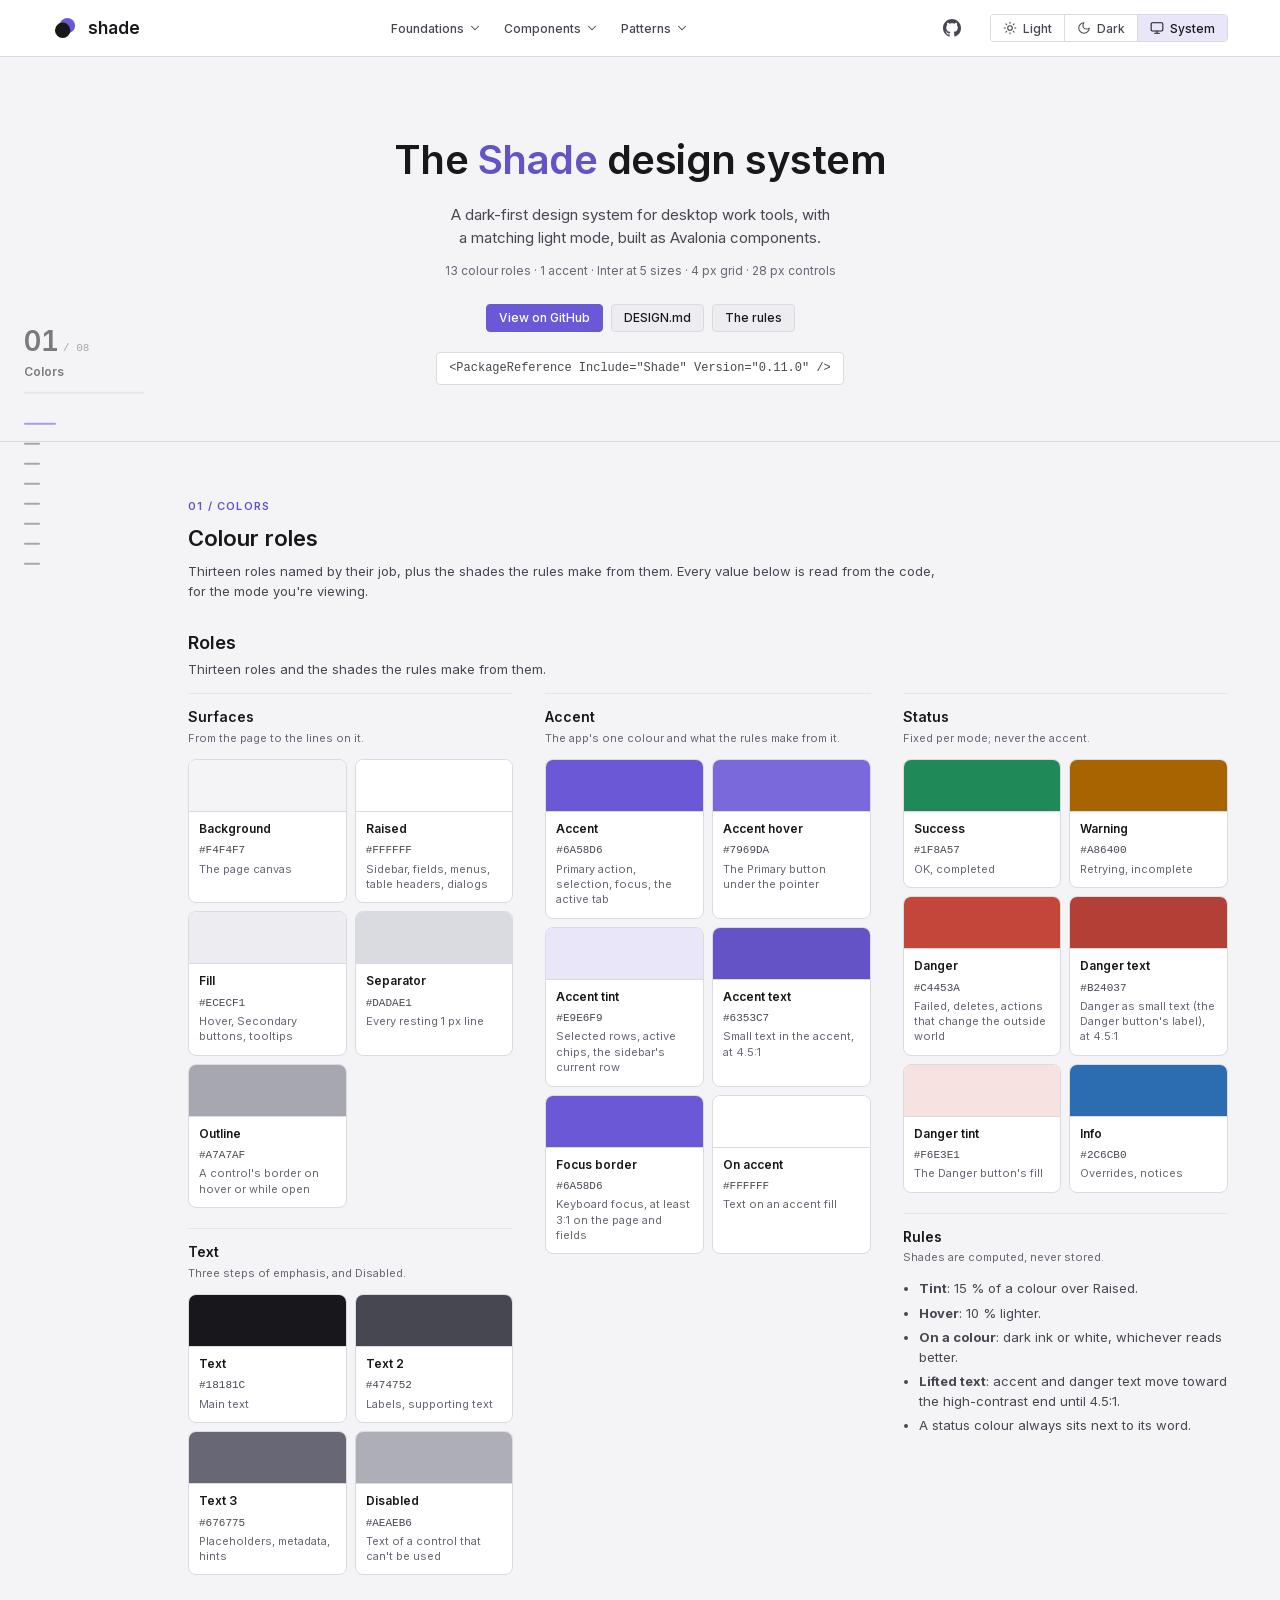
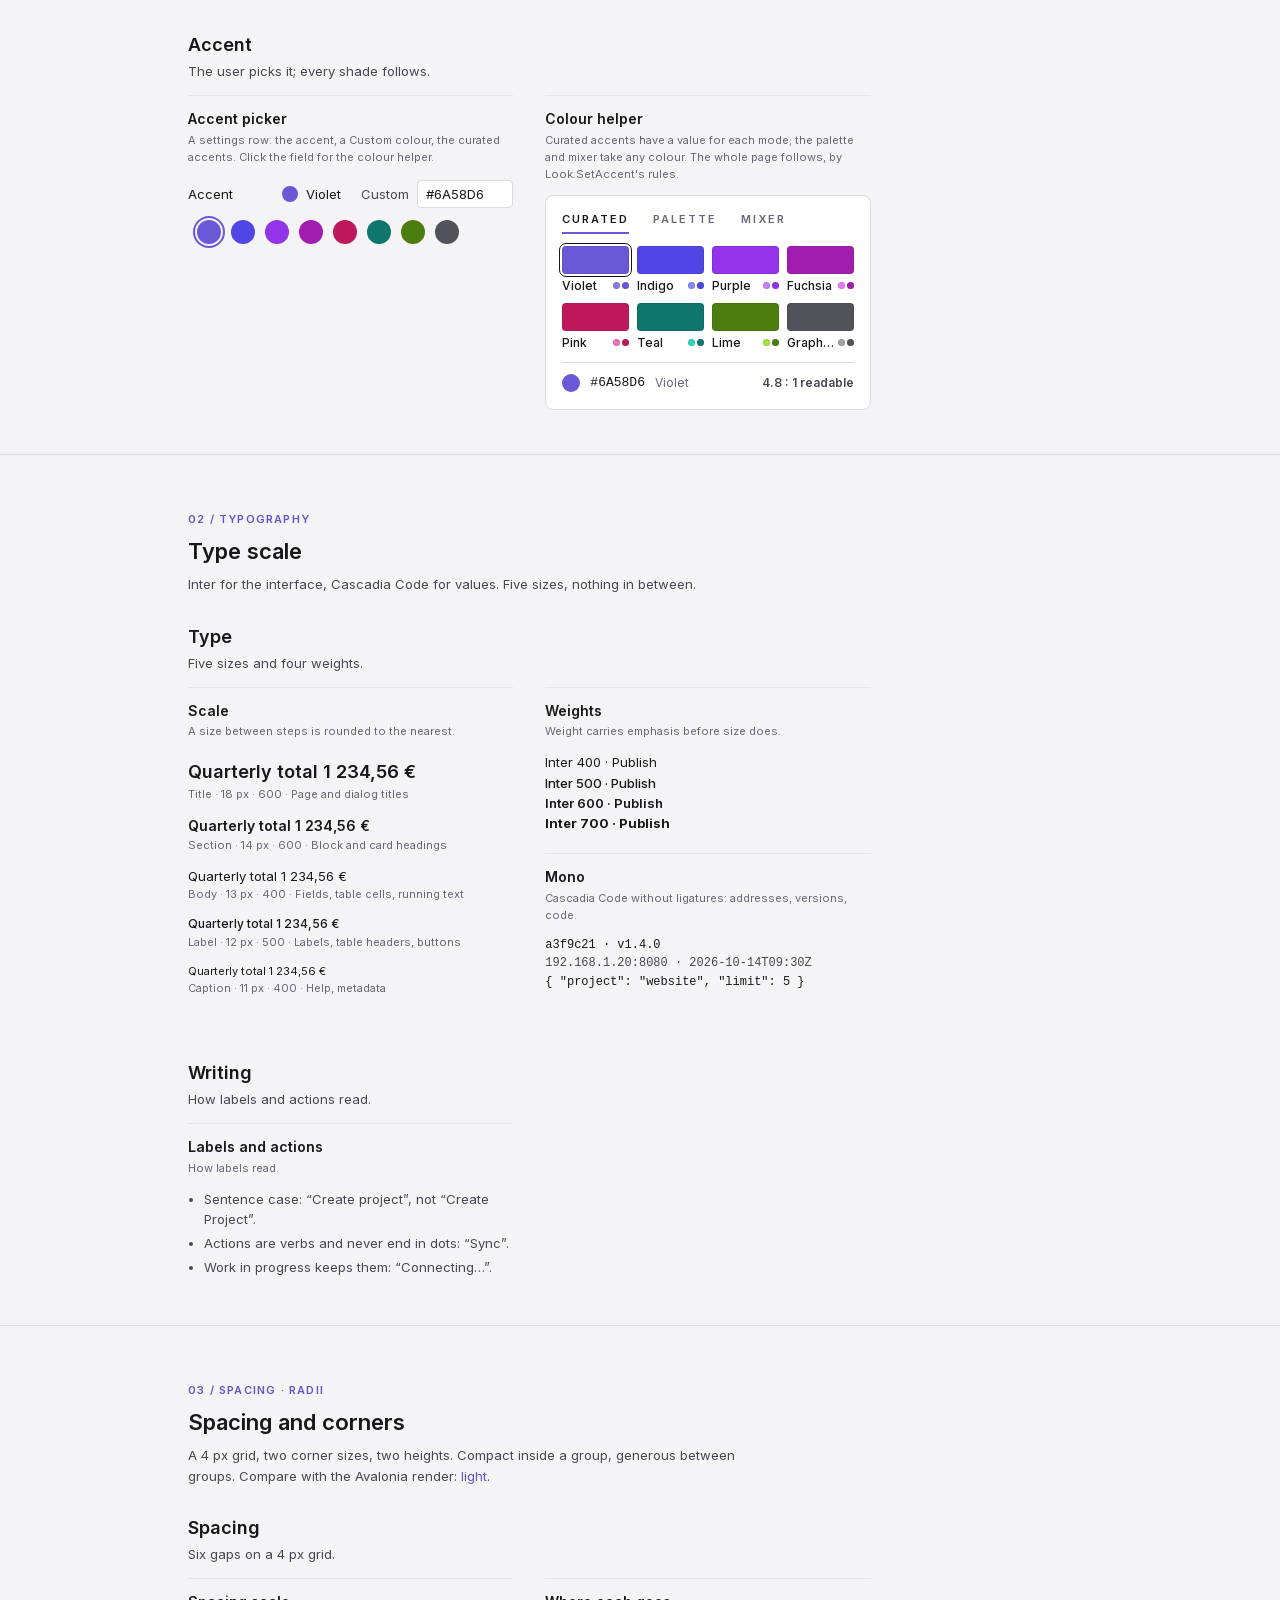
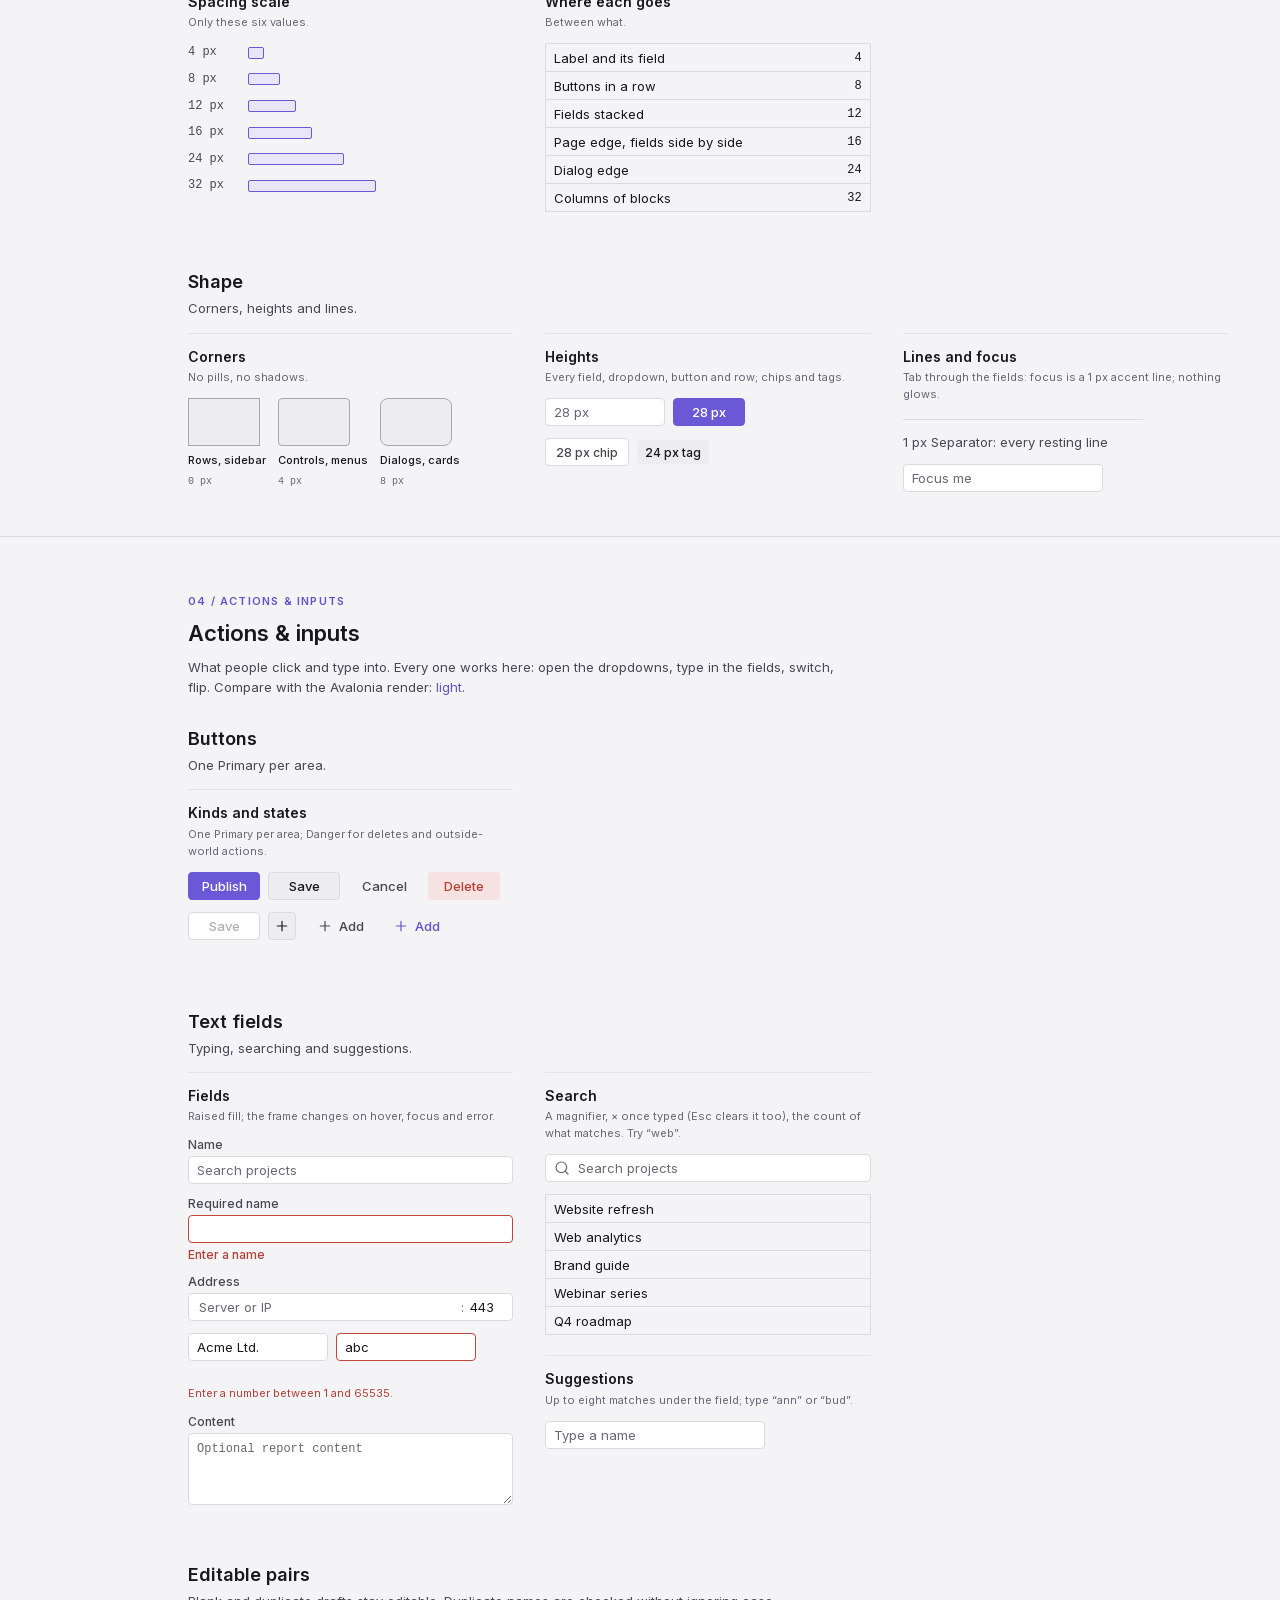
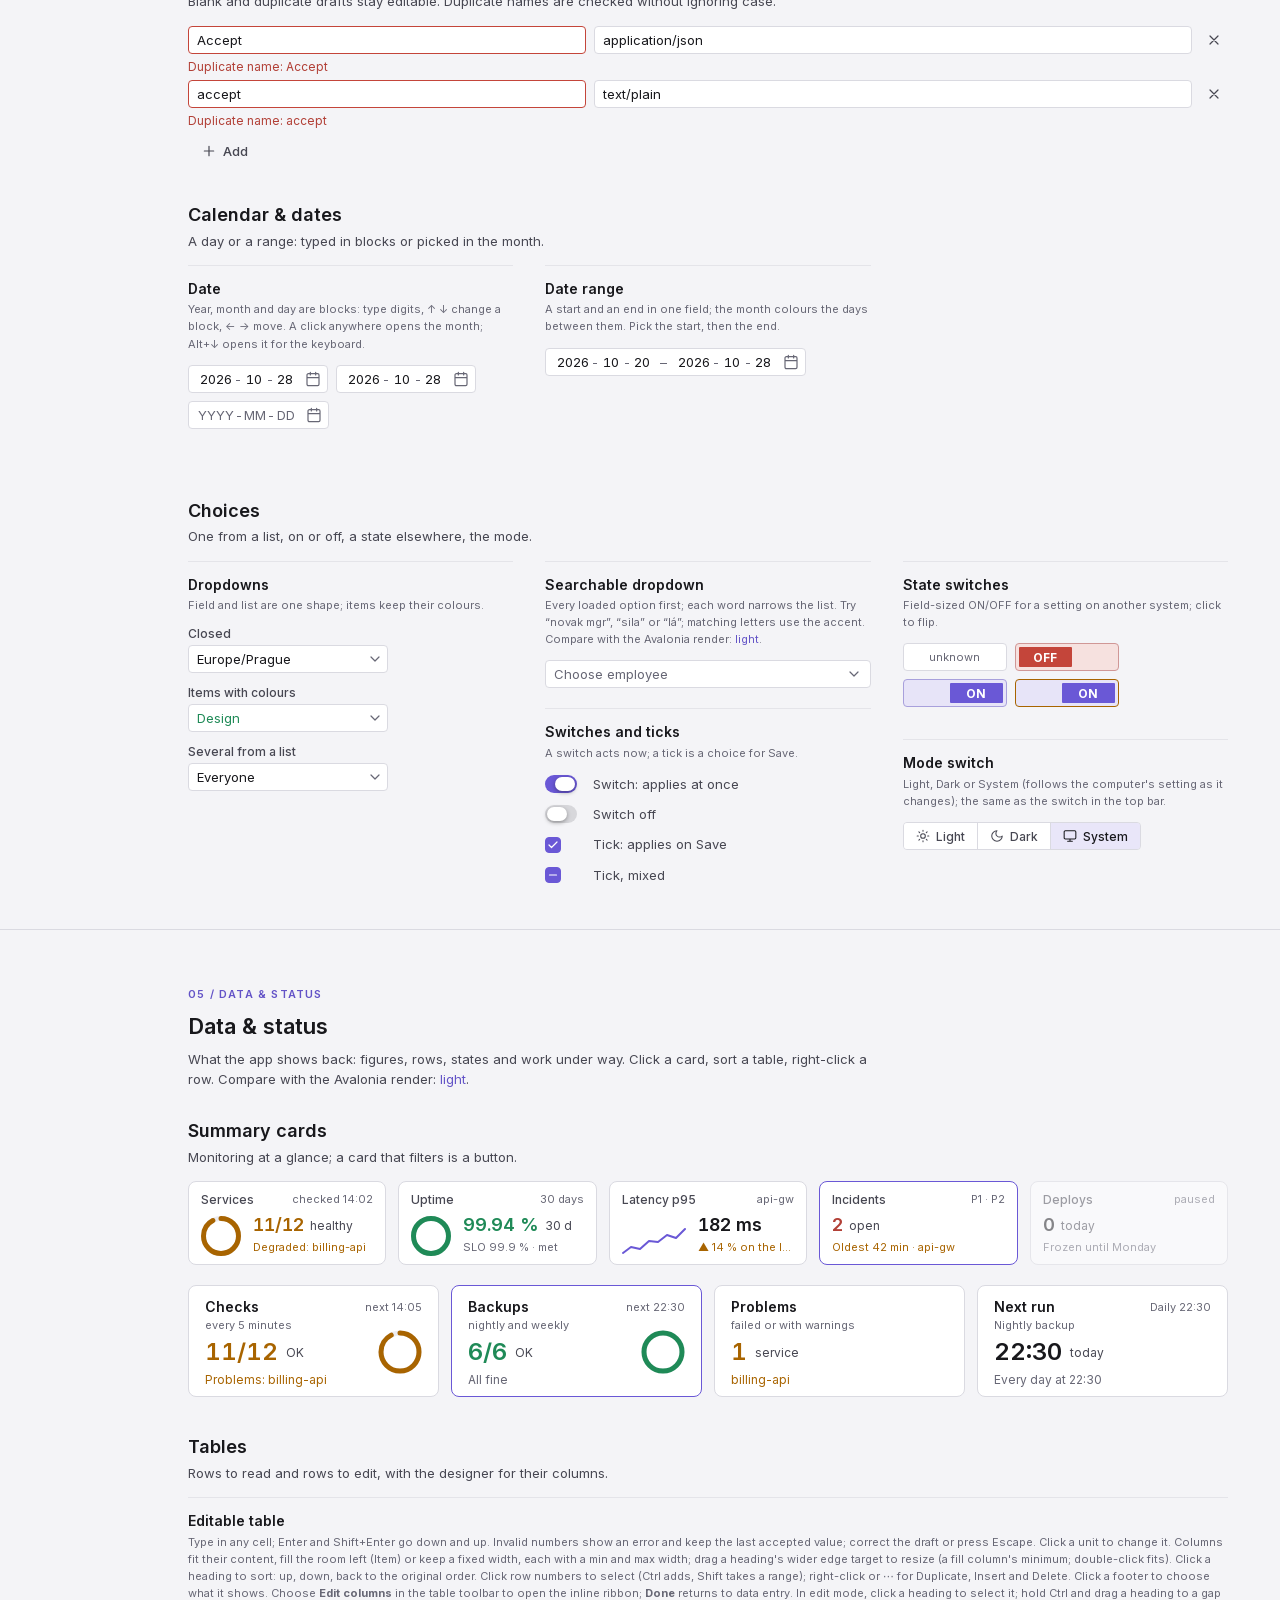
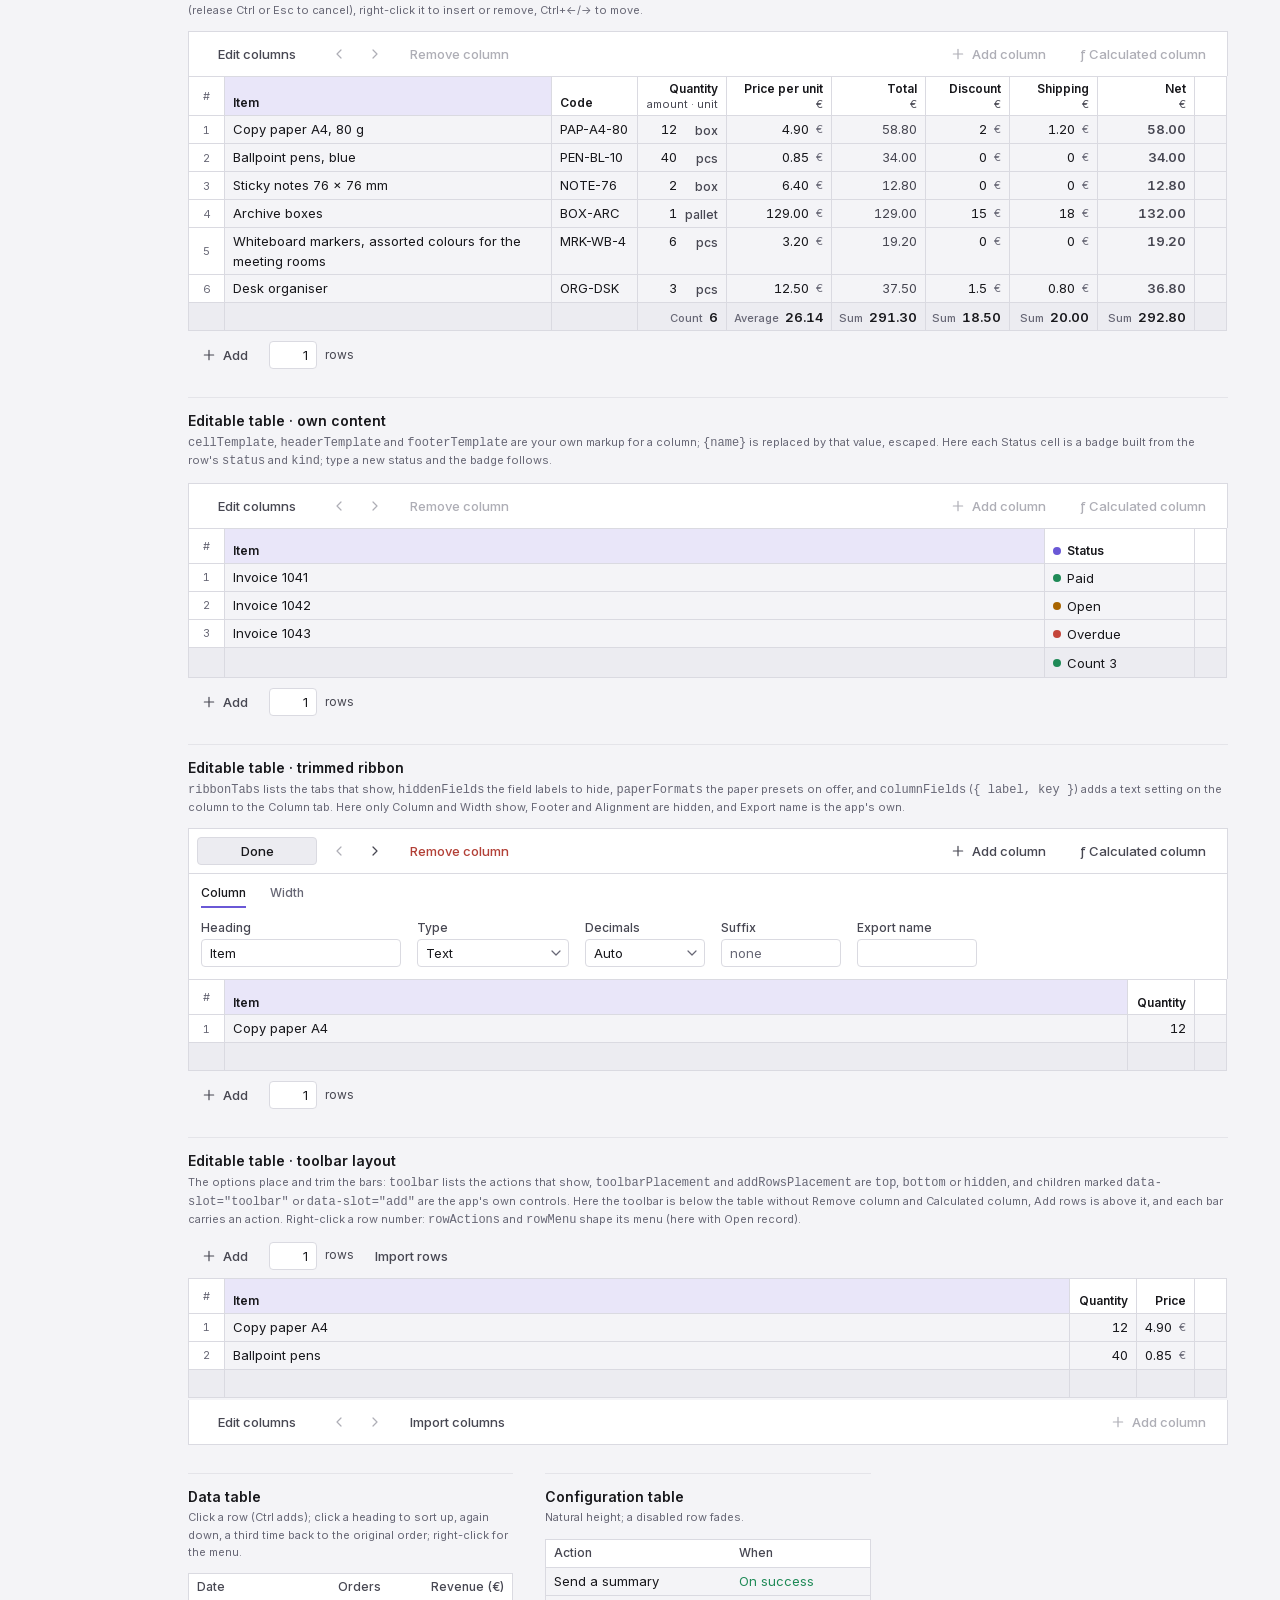
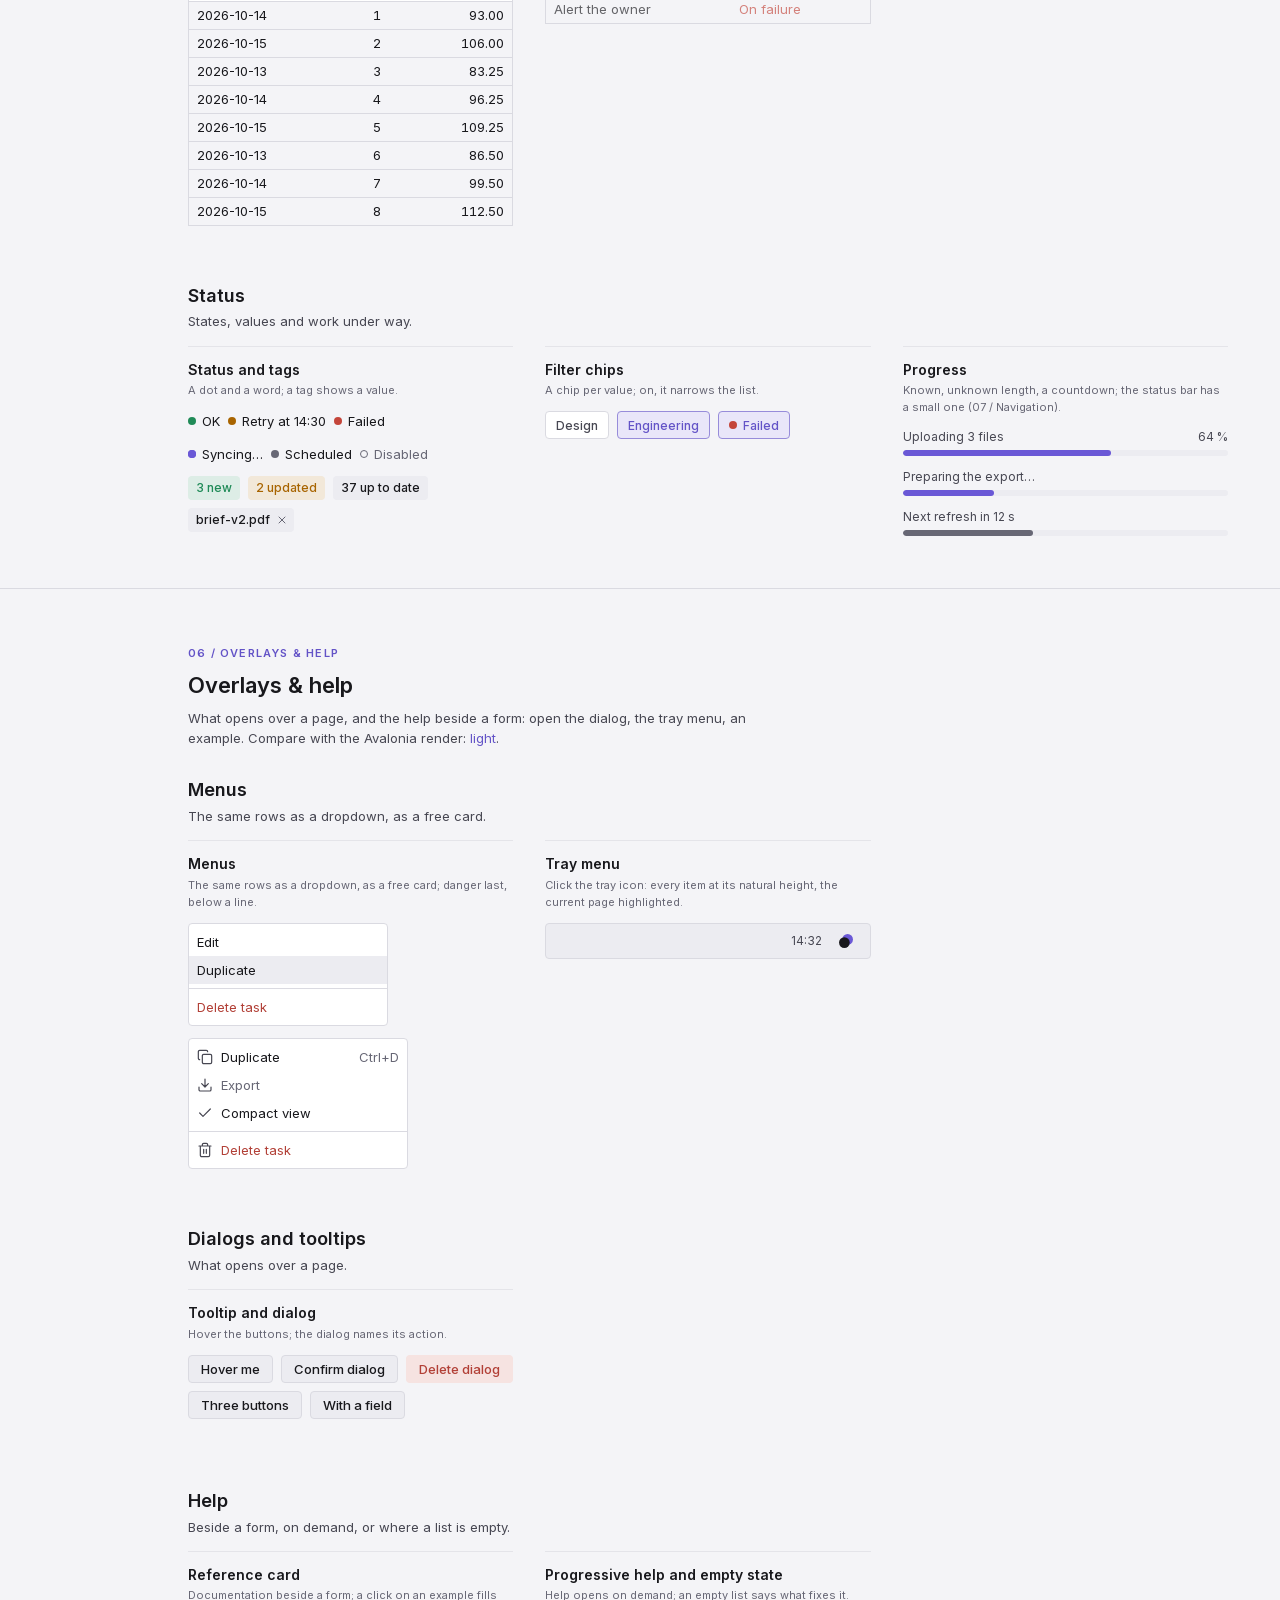
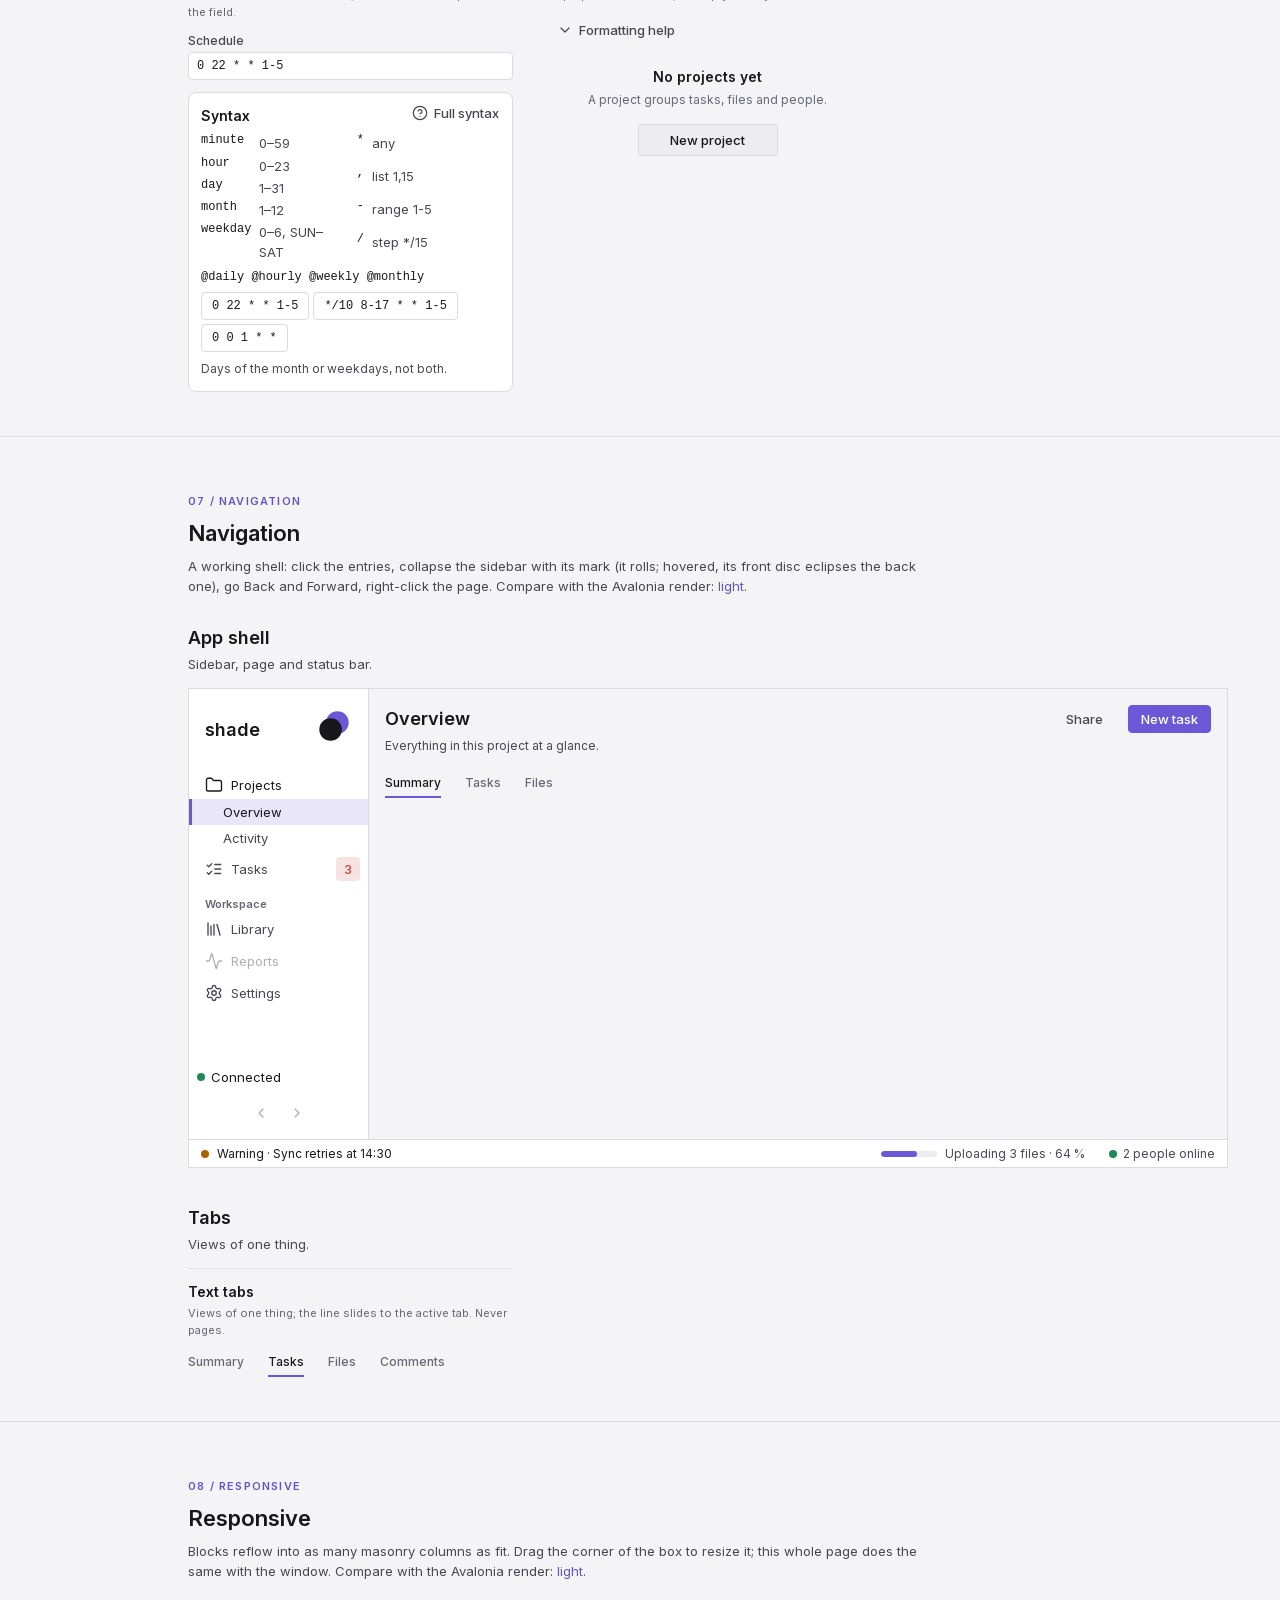
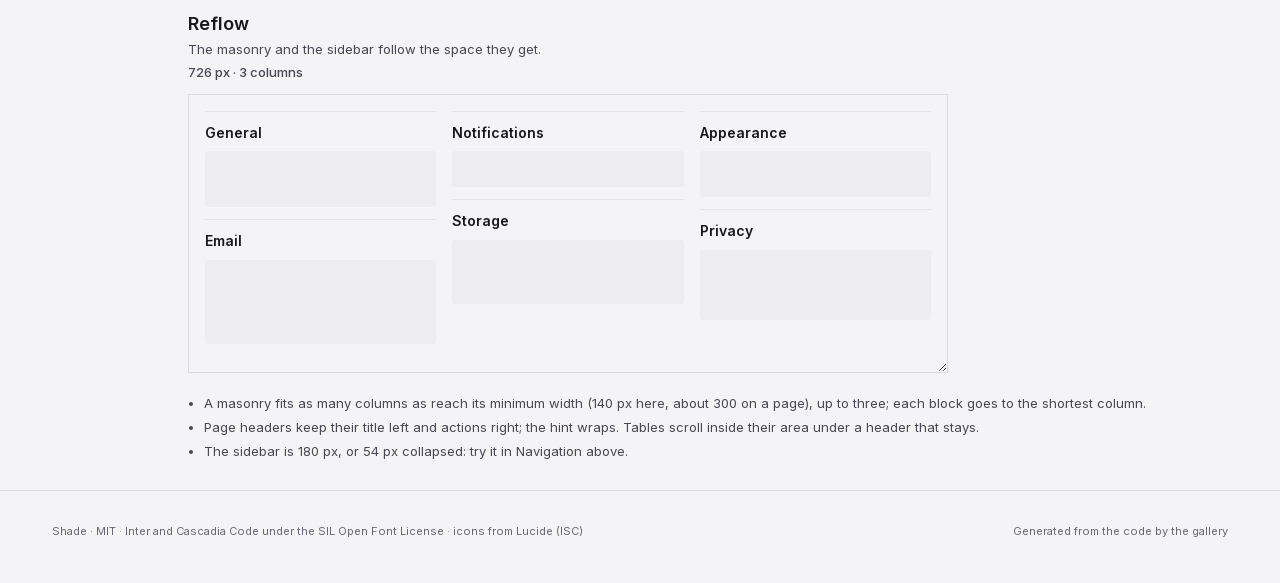
==== commit f33913be: "Audit fixes: SearchChoice keeps its hover after a closing click, theme helpers in ThemeKit, gallery " ====
--- a/docs/index.html
+++ b/docs/index.html
@@ -237,7 +237,7 @@
         <a class="btn" href="https://github.com/jurasekdominik/shade/blob/main/DESIGN.md">DESIGN.md</a>
         <a class="btn" href="https://github.com/jurasekdominik/shade/blob/main/docs/DESIGN_SYSTEM.md">The rules</a>
       </div>
-      <code class="install">&lt;PackageReference Include="Shade" Version="0.10.0" /&gt;</code>
+      <code class="install">&lt;PackageReference Include="Shade" Version="0.11.0" /&gt;</code>
     </div>
   </div>
 
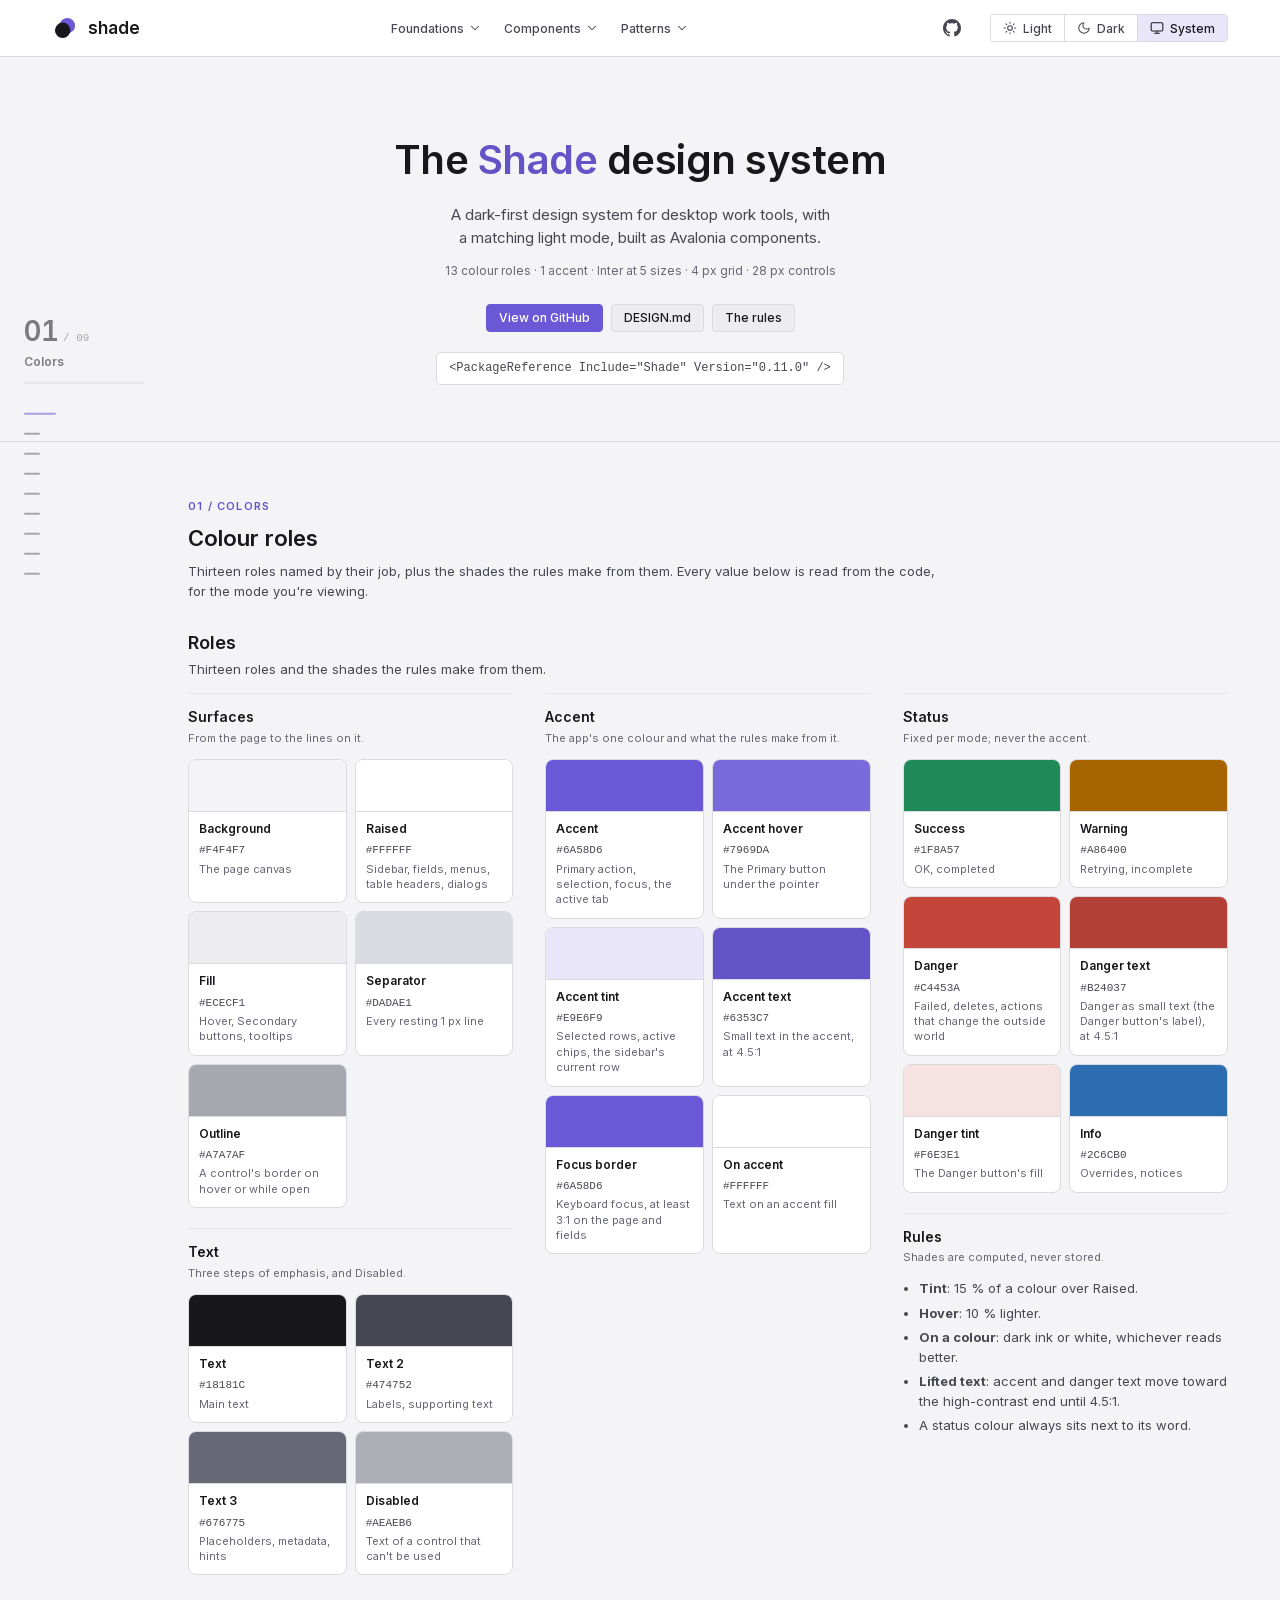
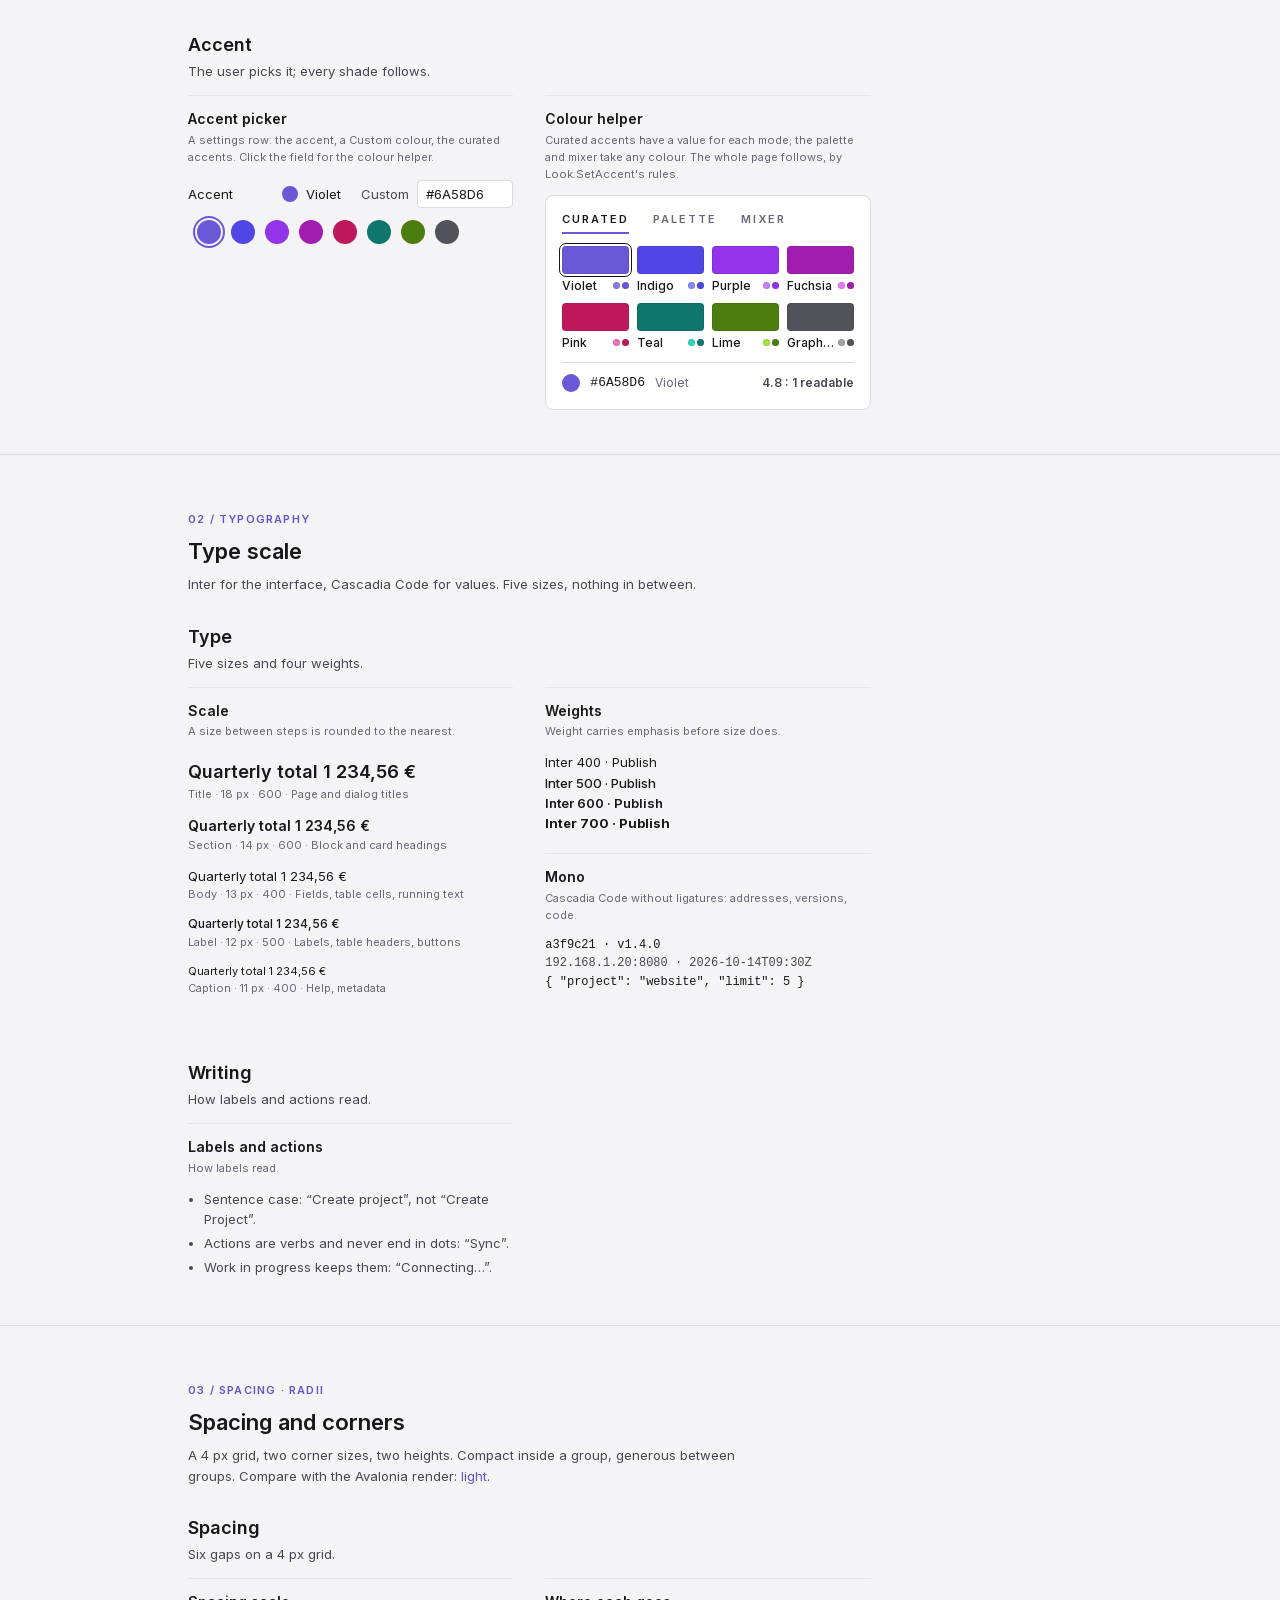
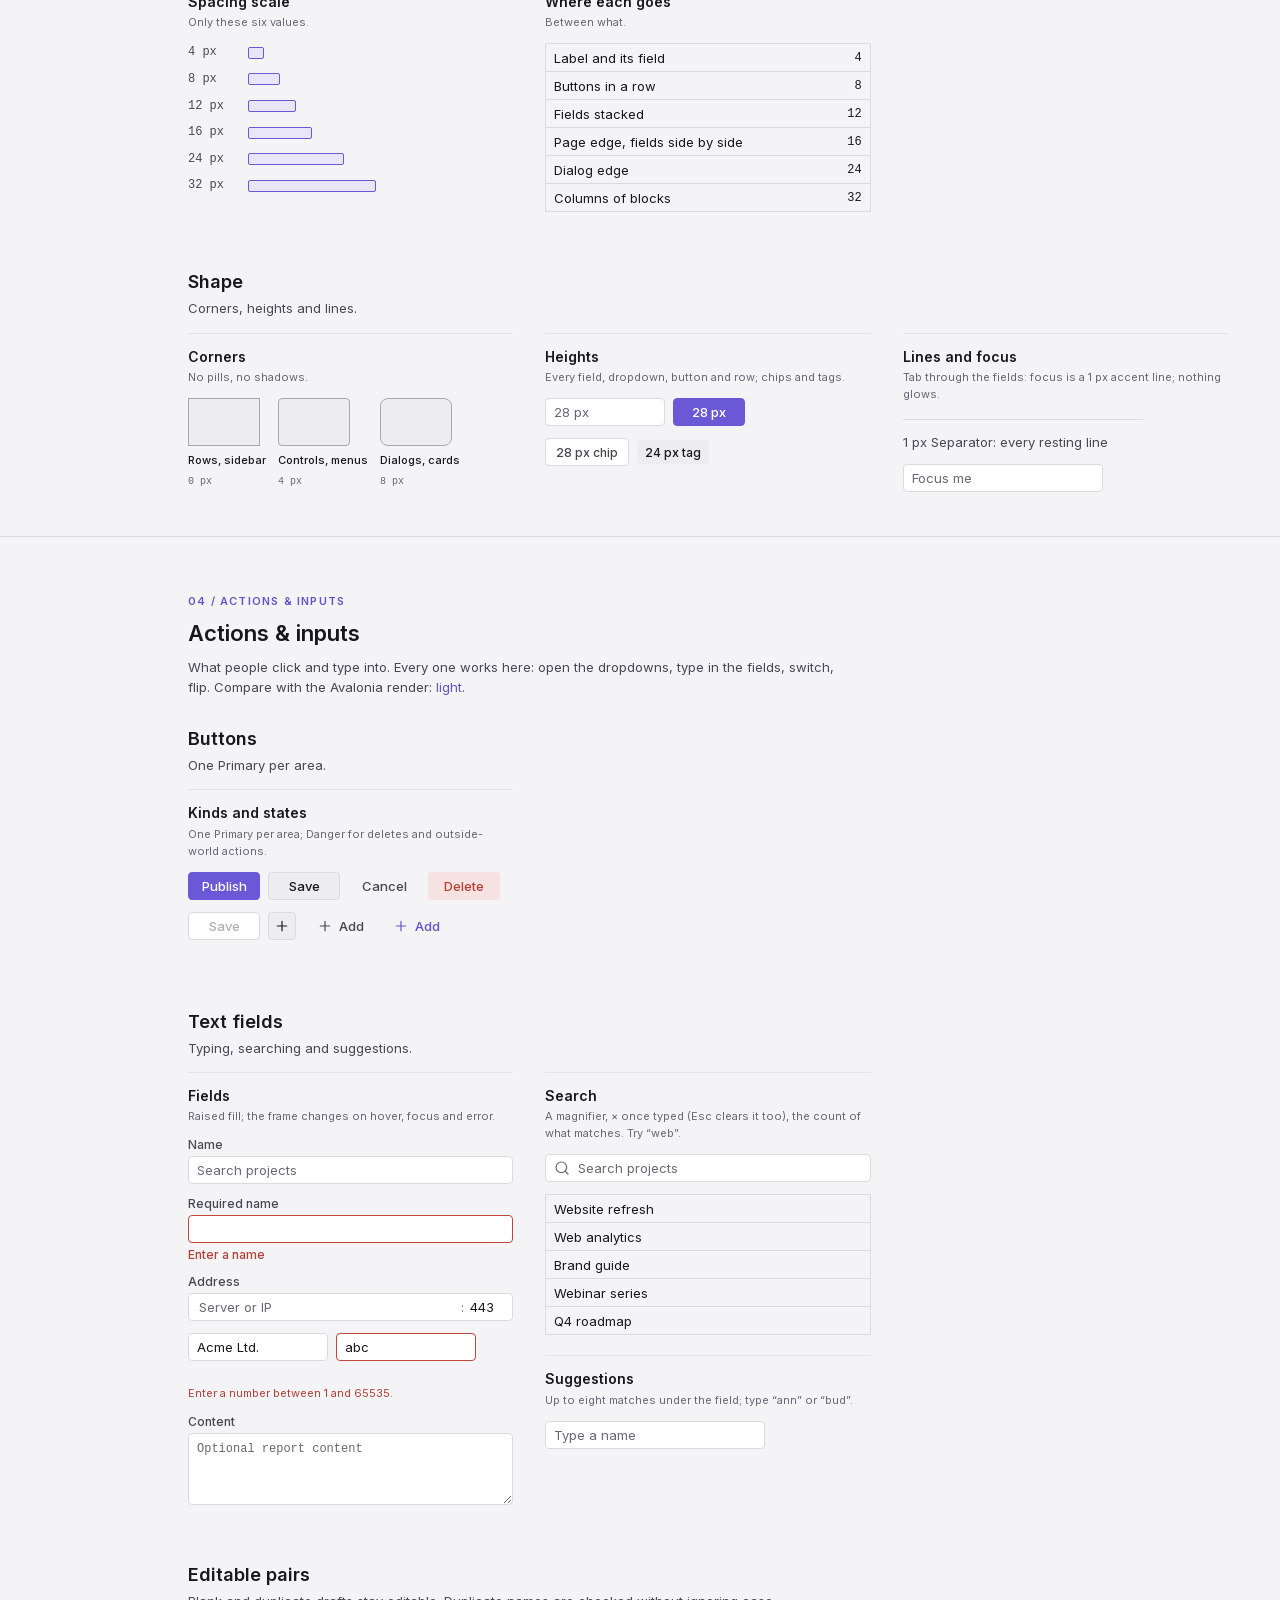
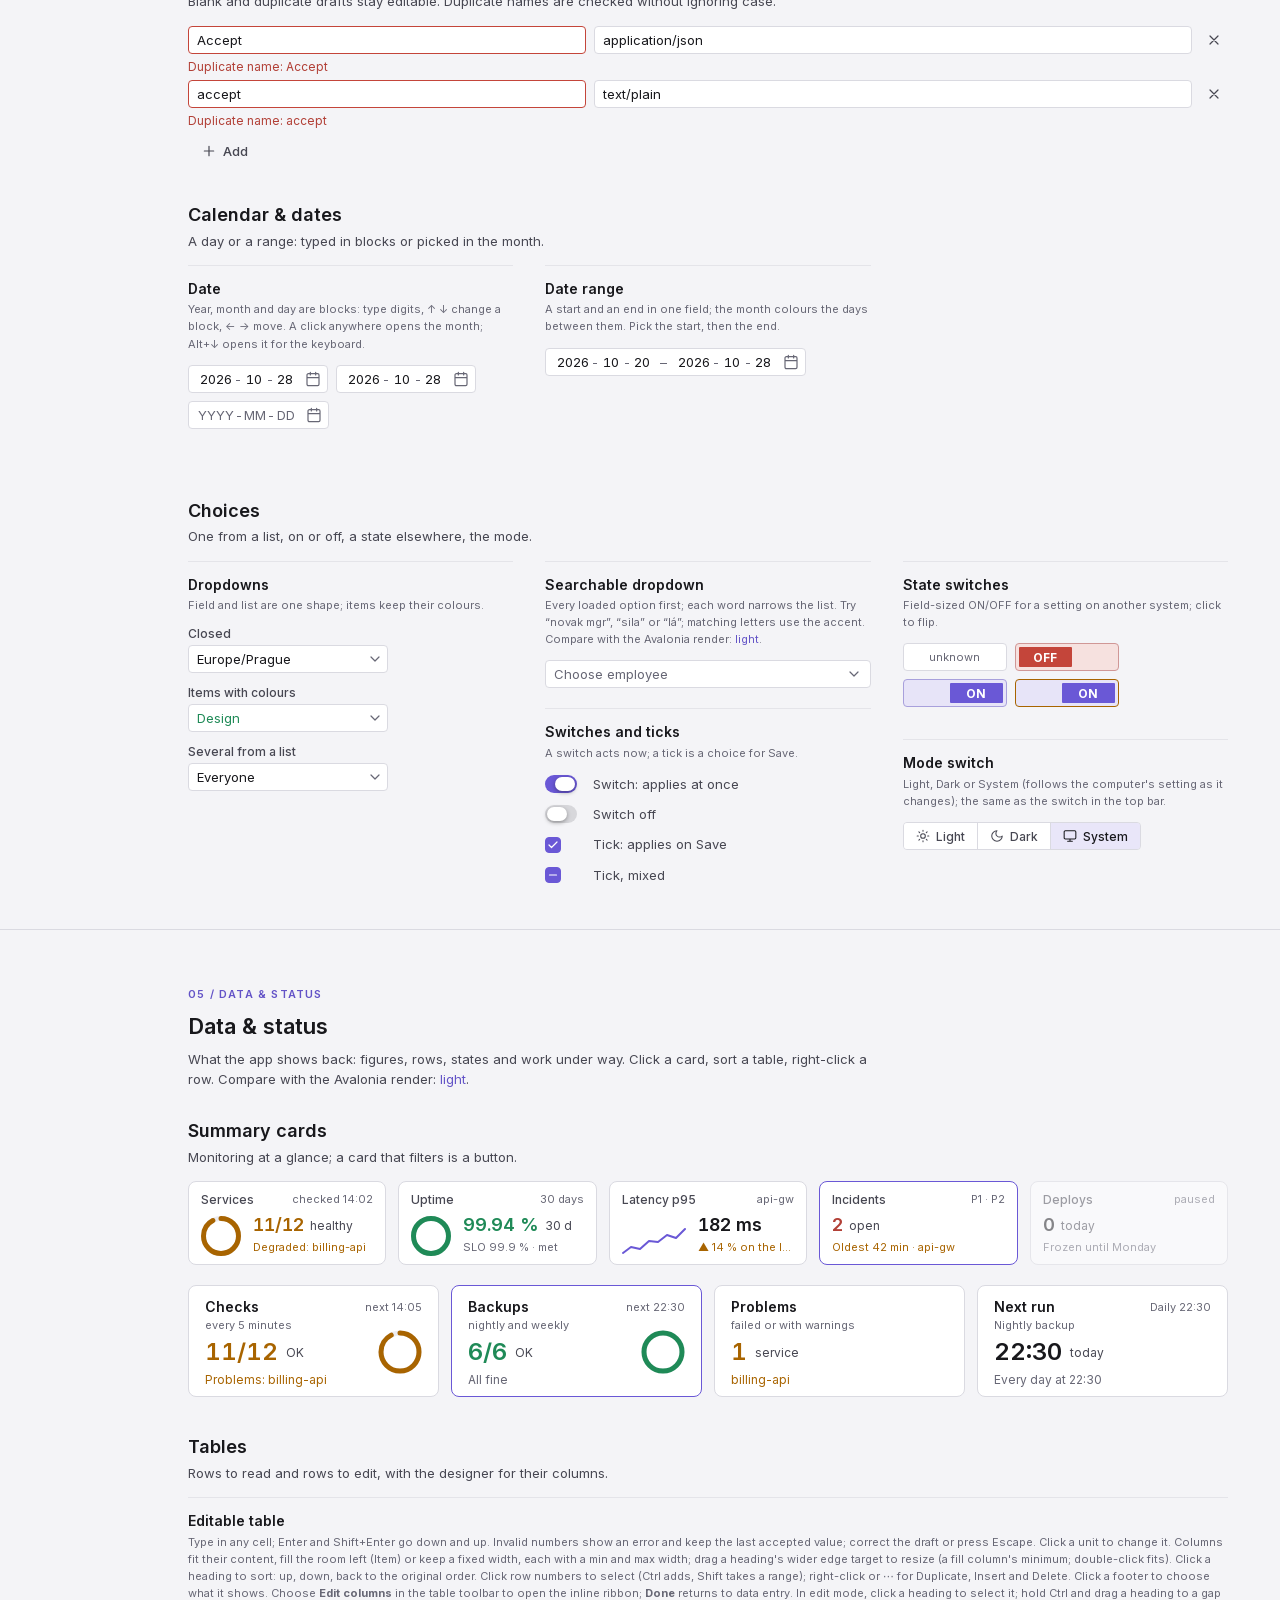
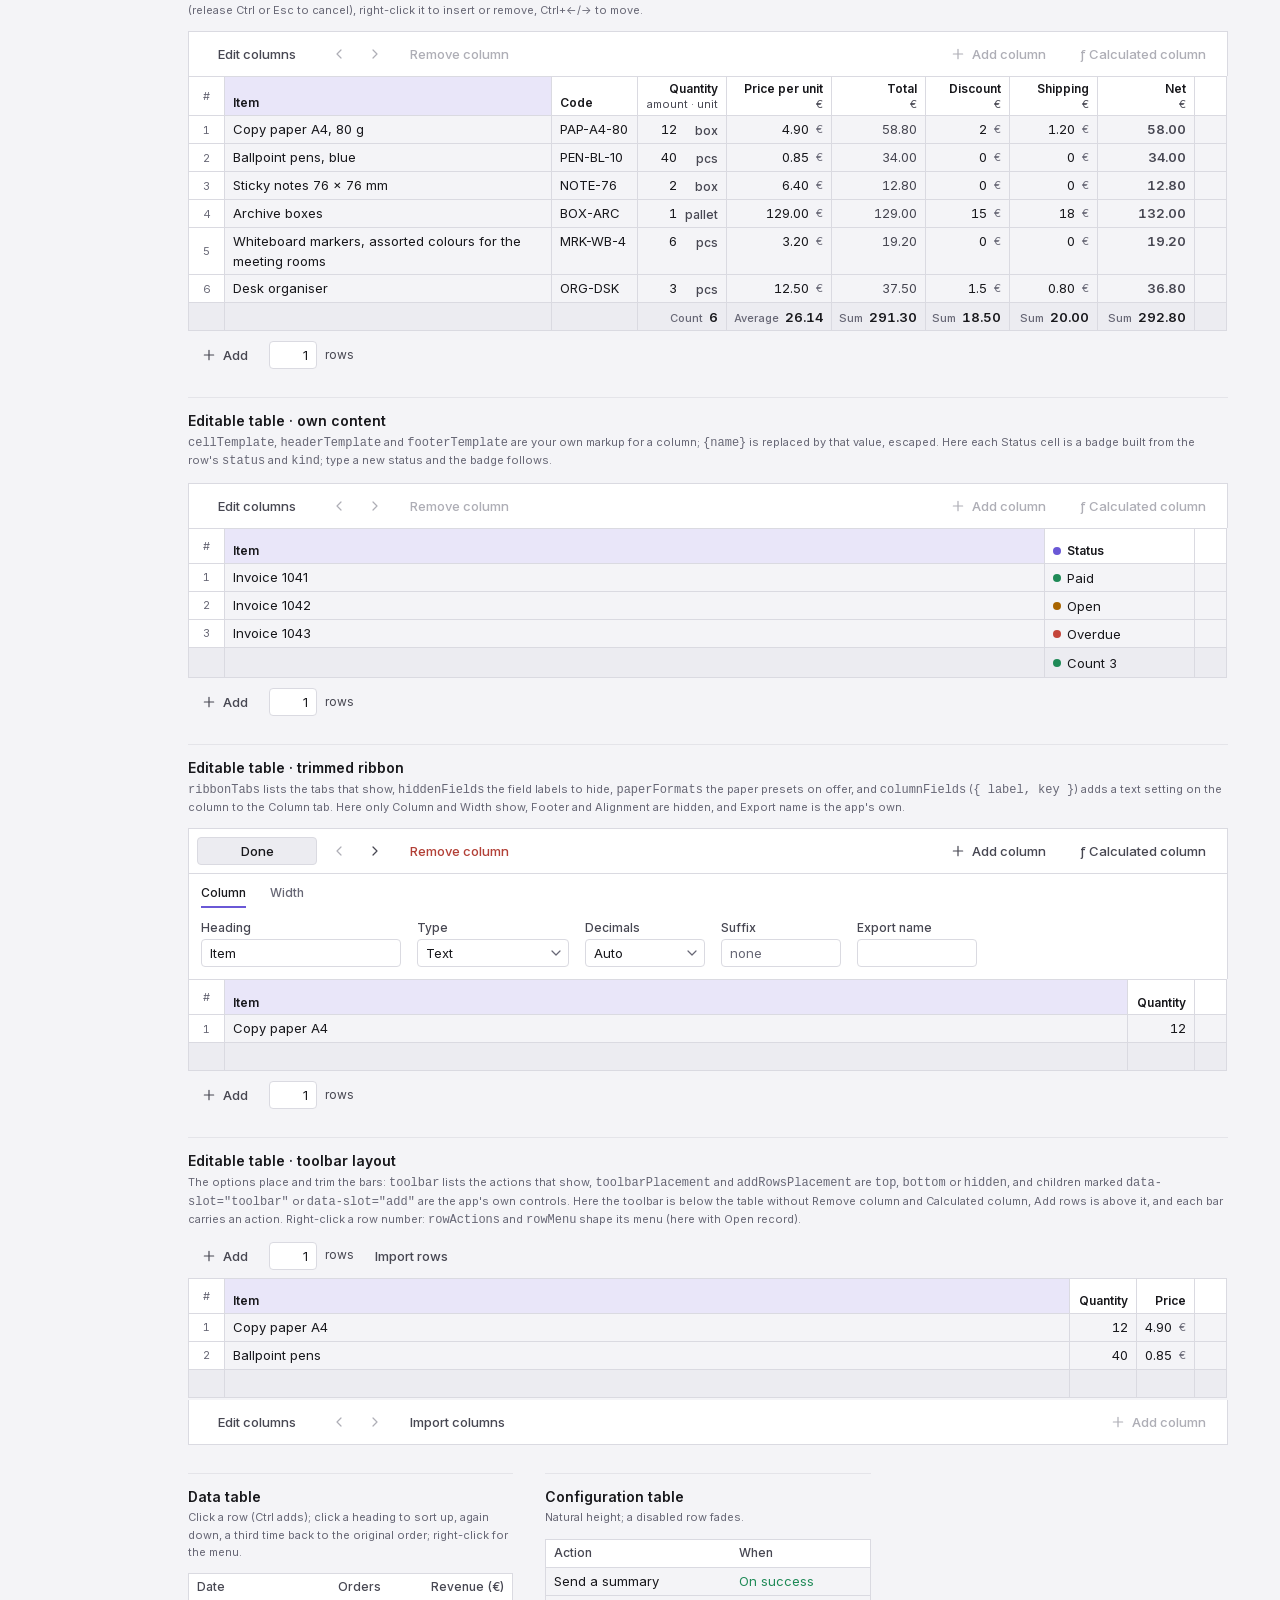
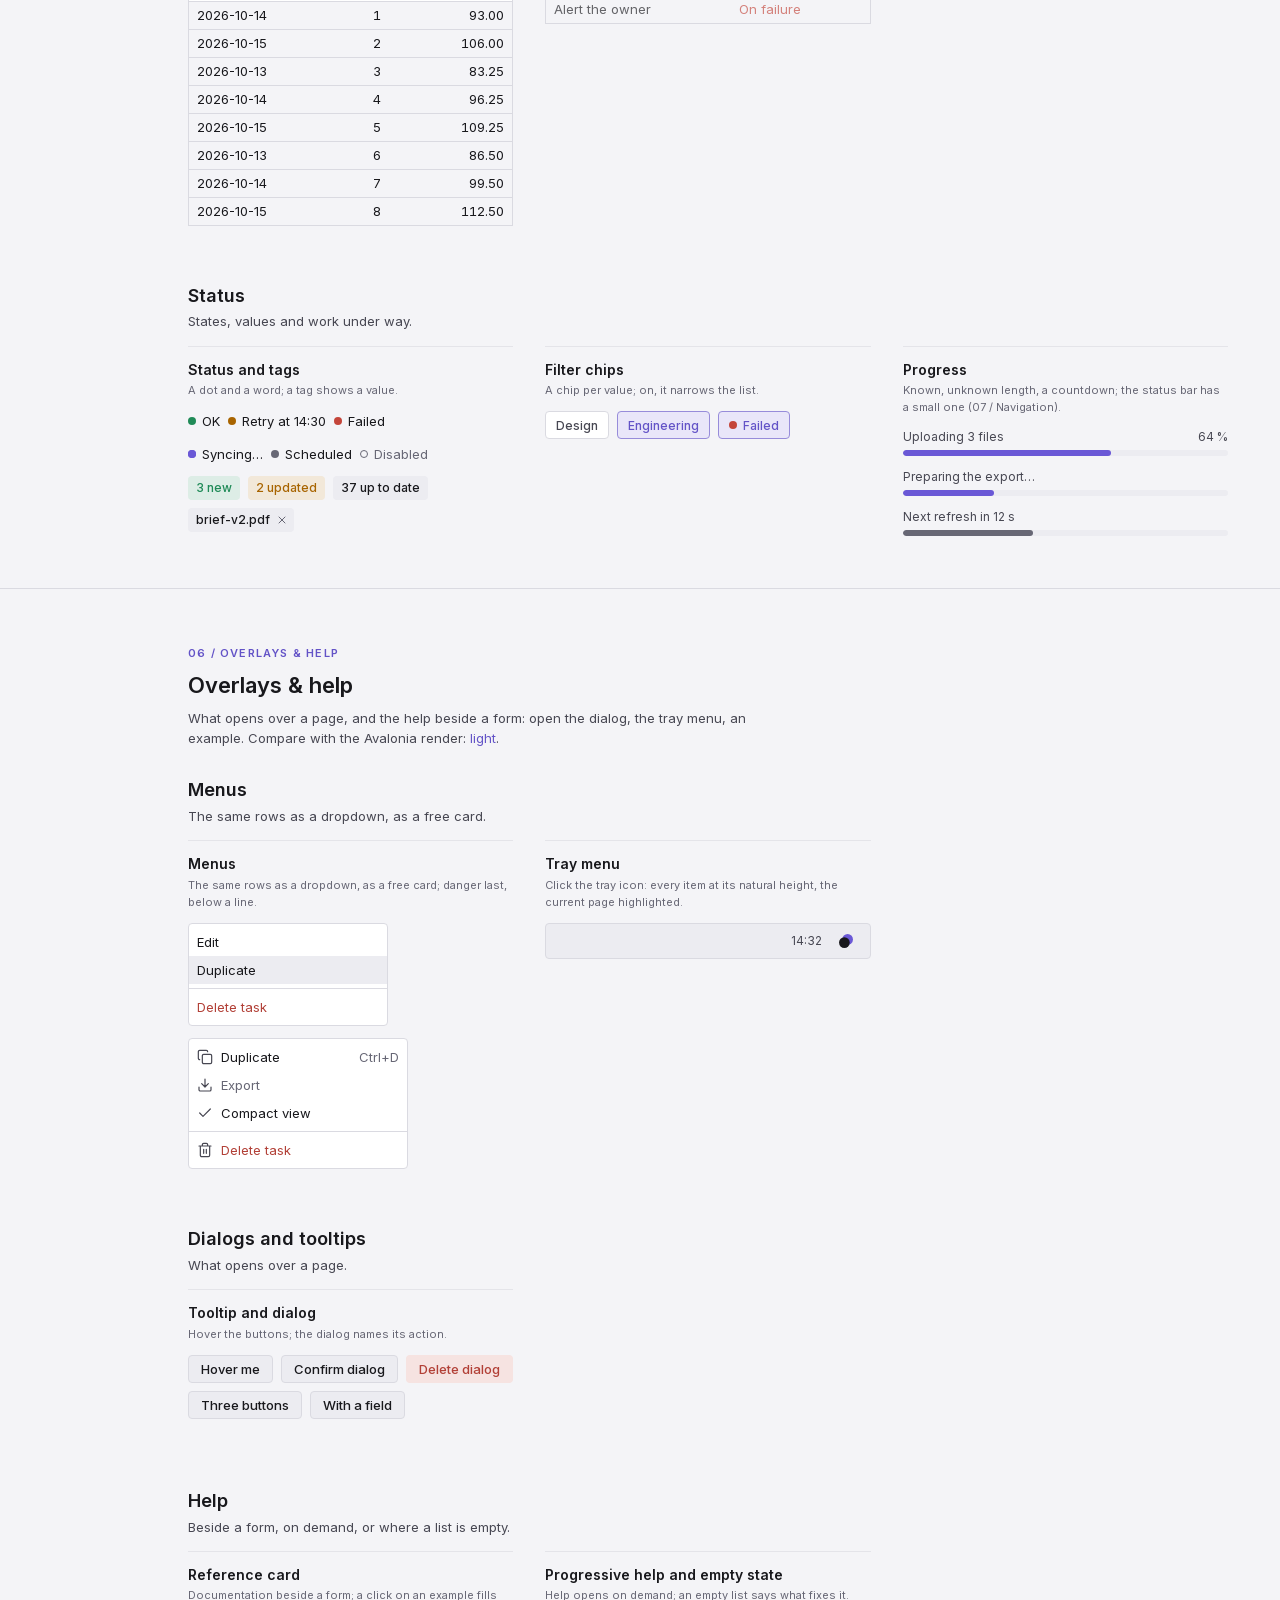
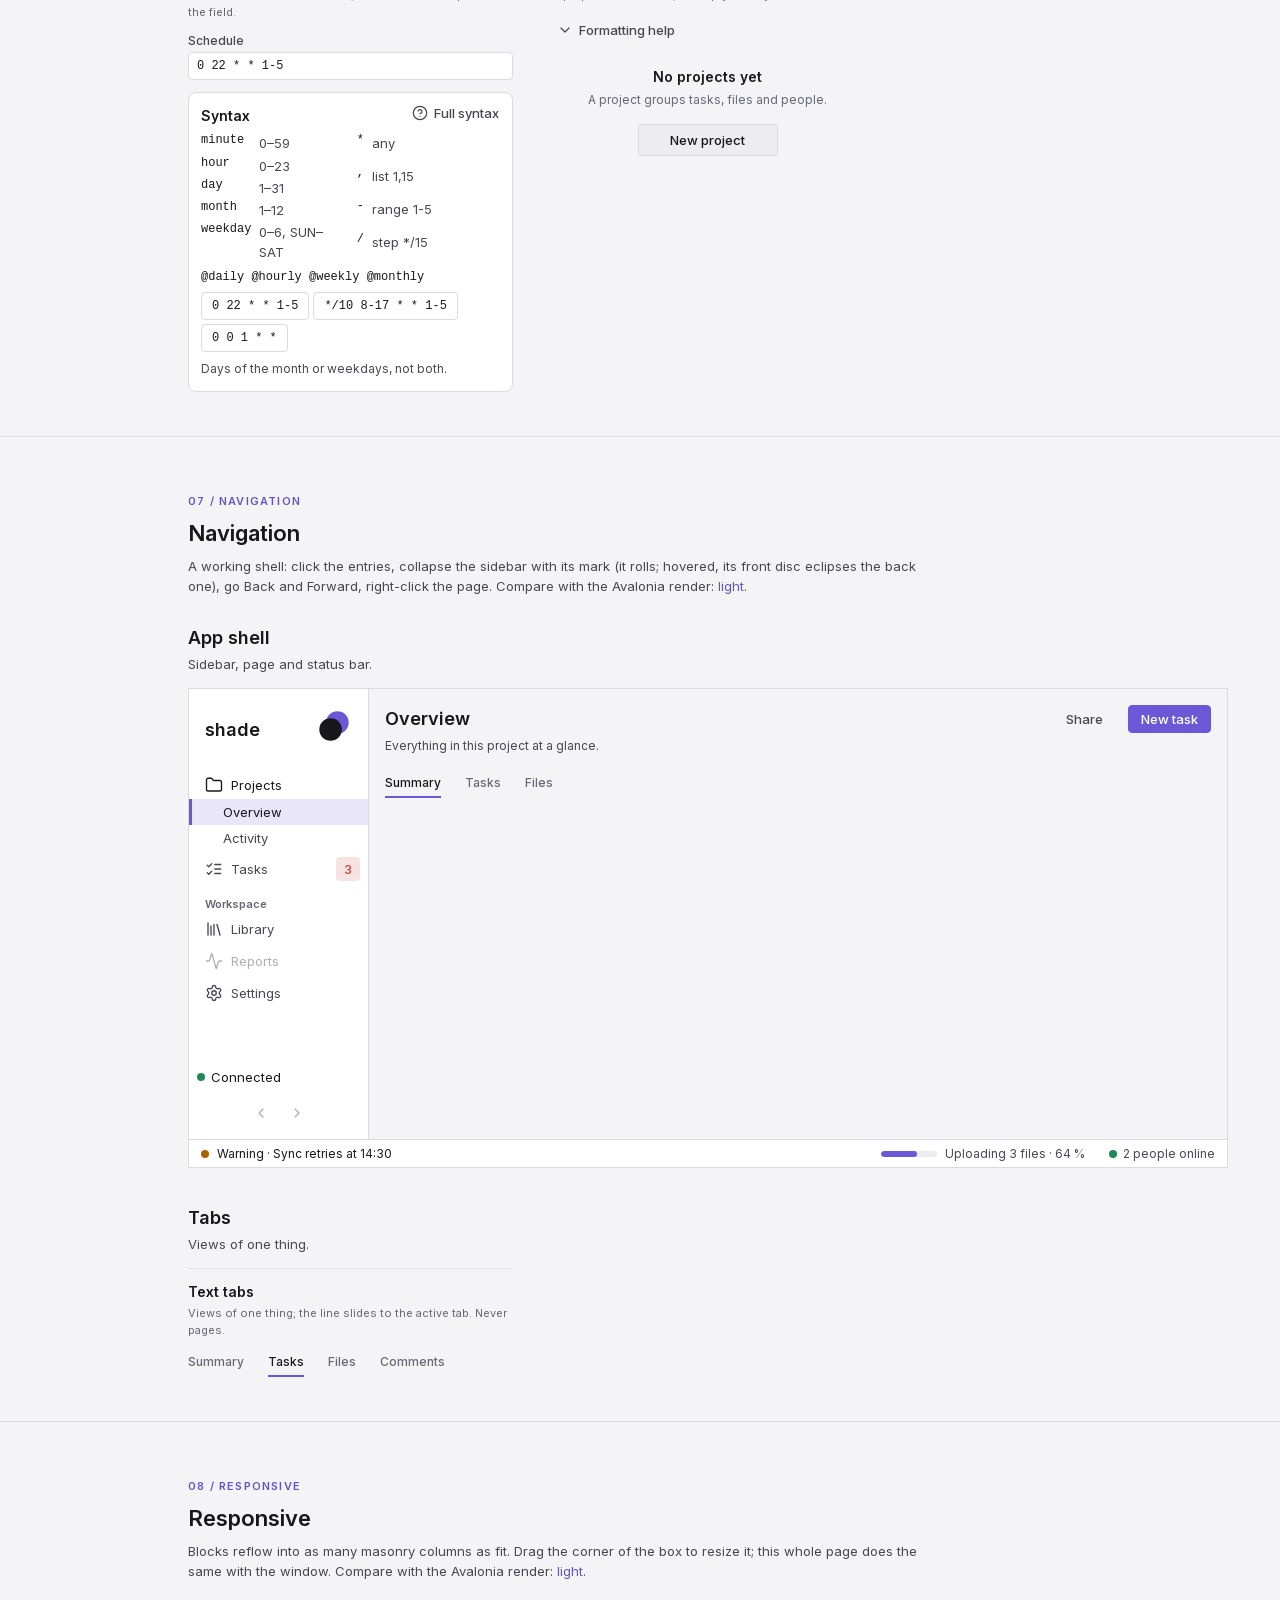
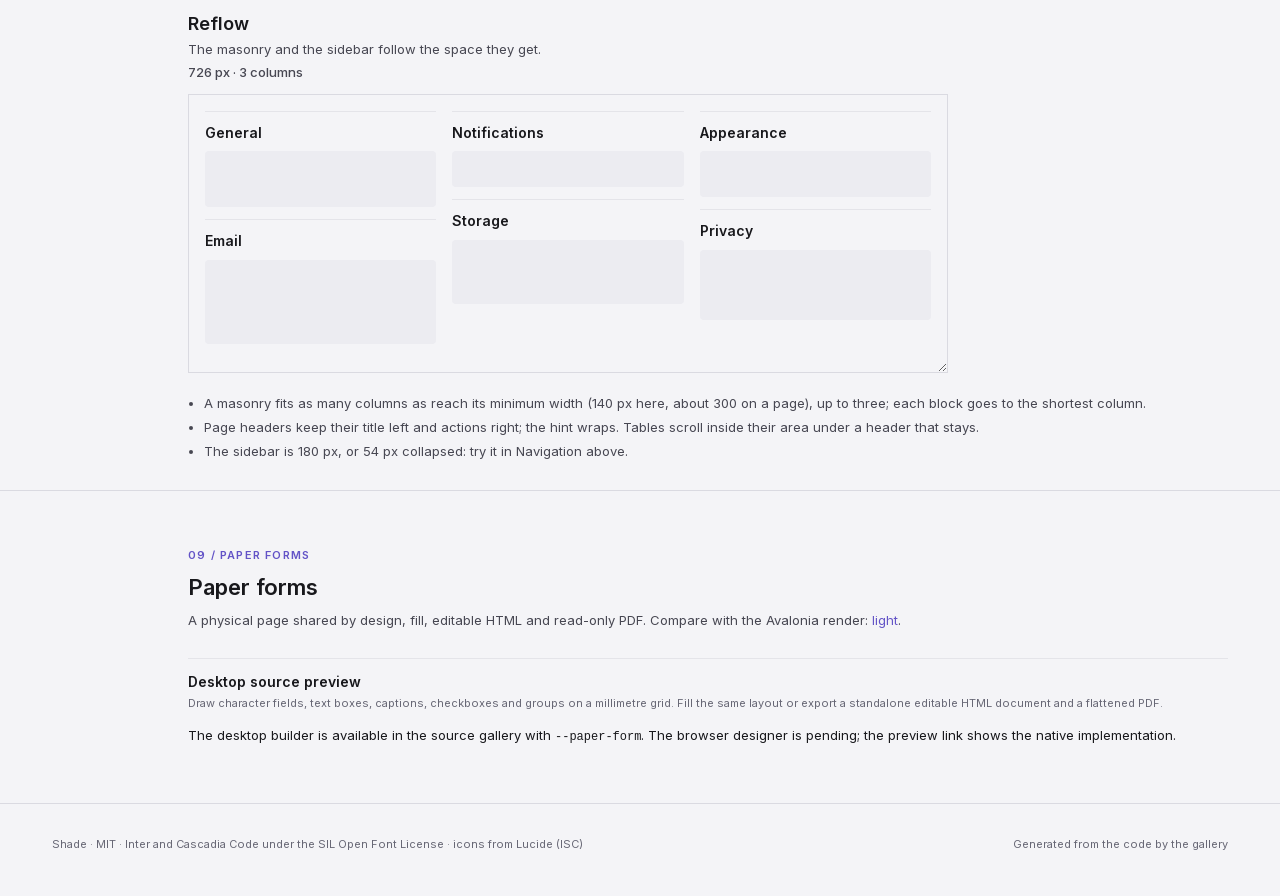
==== commit c482a3b6: "Add paper form editor with editable HTML and PDF export Compose physical pages from native inputs wi" ====
--- a/docs/index.html
+++ b/docs/index.html
@@ -182,6 +182,7 @@
   <symbol id="i-grip-vertical" viewBox="0 0 24 24"><path d="M9 4a1 1 0 1 0 0 2a1 1 0 1 0 0-2 M9 11a1 1 0 1 0 0 2a1 1 0 1 0 0-2 M9 18a1 1 0 1 0 0 2a1 1 0 1 0 0-2 M15 4a1 1 0 1 0 0 2a1 1 0 1 0 0-2 M15 11a1 1 0 1 0 0 2a1 1 0 1 0 0-2 M15 18a1 1 0 1 0 0 2a1 1 0 1 0 0-2"/></symbol>
   <symbol id="i-list" viewBox="0 0 24 24"><path d="M3 5h.01 M3 12h.01 M3 19h.01 M8 5h13 M8 12h13 M8 19h13"/></symbol>
   <symbol id="i-undo2" viewBox="0 0 24 24"><path d="M9 14 4 9l5-5 M4 9h10.5a5.5 5.5 0 0 1 5.5 5.5a5.5 5.5 0 0 1-5.5 5.5H11"/></symbol>
+  <symbol id="i-redo2" viewBox="0 0 24 24"><path d="M15 14l5-5-5-5 M20 9H9.5a5.5 5.5 0 0 0 0 11H13"/></symbol>
   <symbol id="i-chevron-down" viewBox="0 0 24 24"><path d="M6 9 l6 6 6-6"/></symbol>
   <symbol id="i-chevron-up" viewBox="0 0 24 24"><path d="M18 15 l-6-6-6 6"/></symbol>
   <symbol id="i-chevron-left" viewBox="0 0 24 24"><path d="M15 18 l-6-6 6-6"/></symbol>
@@ -214,7 +215,7 @@
       <svg class="s-mark" viewBox="0 0 256 256" aria-hidden="true"><circle cx="151" cy="105" r="76" fill="var(--accent)"/><circle class="front" cx="105" cy="151" r="76" fill="var(--text)"/></svg>
       shade
     </a>
-    <nav class="nav" aria-label="Chapters"><div class="navgroup"><button type="button" aria-expanded="false">Foundations<svg class="s-i " aria-hidden="true"><use href="#i-chevron-down"/></svg></button><div class="s-menu navmenu"><a class="row" href="#colors"><span class="n">01</span>Colors</a><a class="row" href="#typography"><span class="n">02</span>Typography</a><a class="row" href="#spacing-radii"><span class="n">03</span>Spacing &#183; Radii</a></div></div><div class="navgroup"><button type="button" aria-expanded="false">Components<svg class="s-i " aria-hidden="true"><use href="#i-chevron-down"/></svg></button><div class="s-menu navmenu"><a class="row" href="#actions-inputs"><span class="n">04</span>Actions &amp; inputs</a><a class="row" href="#data-status"><span class="n">05</span>Data &amp; status</a><a class="row" href="#overlays-help"><span class="n">06</span>Overlays &amp; help</a></div></div><div class="navgroup"><button type="button" aria-expanded="false">Patterns<svg class="s-i " aria-hidden="true"><use href="#i-chevron-down"/></svg></button><div class="s-menu navmenu"><a class="row" href="#navigation"><span class="n">07</span>Navigation</a><a class="row" href="#responsive"><span class="n">08</span>Responsive</a></div></div></nav>
+    <nav class="nav" aria-label="Chapters"><div class="navgroup"><button type="button" aria-expanded="false">Foundations<svg class="s-i " aria-hidden="true"><use href="#i-chevron-down"/></svg></button><div class="s-menu navmenu"><a class="row" href="#colors"><span class="n">01</span>Colors</a><a class="row" href="#typography"><span class="n">02</span>Typography</a><a class="row" href="#spacing-radii"><span class="n">03</span>Spacing &#183; Radii</a></div></div><div class="navgroup"><button type="button" aria-expanded="false">Components<svg class="s-i " aria-hidden="true"><use href="#i-chevron-down"/></svg></button><div class="s-menu navmenu"><a class="row" href="#actions-inputs"><span class="n">04</span>Actions &amp; inputs</a><a class="row" href="#data-status"><span class="n">05</span>Data &amp; status</a><a class="row" href="#overlays-help"><span class="n">06</span>Overlays &amp; help</a></div></div><div class="navgroup"><button type="button" aria-expanded="false">Patterns<svg class="s-i " aria-hidden="true"><use href="#i-chevron-down"/></svg></button><div class="s-menu navmenu"><a class="row" href="#navigation"><span class="n">07</span>Navigation</a><a class="row" href="#responsive"><span class="n">08</span>Responsive</a><a class="row" href="#paper-forms"><span class="n">09</span>Paper forms</a></div></div></nav>
     <a class="gh" href="https://github.com/jurasekdominik/shade" data-tip="Shade on GitHub" aria-label="Shade on GitHub"><svg viewBox="0 0 16 16" aria-hidden="true"><path d="M8 0C3.58 0 0 3.58 0 8c0 3.54 2.29 6.53 5.47 7.59.4.07.55-.17.55-.38 0-.19-.01-.82-.01-1.49-2.01.37-2.53-.49-2.69-.94-.09-.23-.48-.94-.82-1.13-.28-.15-.68-.52-.01-.53.63-.01 1.08.58 1.23.82.72 1.21 1.87.87 2.33.66.07-.52.28-.87.51-1.07-1.78-.2-3.64-.89-3.64-3.95 0-.87.31-1.59.82-2.15-.08-.2-.36-1.02.08-2.12 0 0 .67-.21 2.2.82.64-.18 1.32-.27 2-.27.68 0 1.36.09 2 .27 1.53-1.04 2.2-.82 2.2-.82.44 1.1.16 1.92.08 2.12.51.56.82 1.27.82 2.15 0 3.07-1.87 3.75-3.65 3.95.29.25.54.73.54 1.48 0 1.07-.01 1.93-.01 2.2 0 .21.15.46.55.38A8.013 8.013 0 0016 8c0-4.42-3.58-8-8-8z"/></svg></a>
     <div class="s-mode" role="radiogroup" aria-label="Colour mode">
       <button type="button" role="radio" data-mode="light" aria-checked="false"><svg class="s-i " aria-hidden="true"><use href="#i-sun"/></svg>Light</button>
@@ -660,6 +661,15 @@
       <li>Page headers keep their title left and actions right; the hint wraps. Tables scroll inside their area under a header that stays.</li>
       <li>The sidebar is 180&nbsp;px, or 54&nbsp;px collapsed: try it in Navigation above.</li>
     </ul>
+    </div>
+  </div></section>
+  <section id="paper-forms"><div class="wrap">
+    <p class="eyebrow">09 / Paper forms</p>
+    <h2>Paper forms</h2>
+    <p class="lead">A physical page shared by design, fill, editable HTML and read-only PDF. <span class="compare">Compare with the Avalonia render: <a class="only-dark" href="preview/dark/09-paper-forms.png">dark</a><a class="only-light" href="preview/light/09-paper-forms.png">light</a>.</span></p>
+    <div class="block"><h4>Desktop source preview</h4>
+      <p class="help">Draw character fields, text boxes, captions, checkboxes and groups on a millimetre grid. Fill the same layout or export a standalone editable HTML document and a flattened PDF.</p>
+      <p>The desktop builder is available in the source gallery with <code>--paper-form</code>. The browser designer is pending; the preview link shows the native implementation.</p>
     </div>
   </div></section>
 </main>
--- a/docs/shade.css
+++ b/docs/shade.css
@@ -546,6 +546,11 @@
 .s-grid[data-toolbar-at="bottom"] .grid-toolbar { order: 3; border-top: 0; border-bottom: 1px solid var(--separator); }
 .s-grid[data-toolbar-at="bottom"] .grid-ribbon { order: 2; border-top: 1px solid var(--separator); border-bottom: 0; }
 .s-grid[data-add-at="top"] .add { order: -1; margin: 0 0 8px; }
+/* toolbar and Add rows both on top: the toolbar and ribbon (one closed box) first, the Add rows bar under them, then the table, as in the desktop control */
+.s-grid[data-add-at="top"]:not([data-toolbar-at="bottom"]) .add { order: 1; }
+.s-grid[data-add-at="top"]:not([data-toolbar-at="bottom"]) .scroll { order: 2; }
+.s-grid[data-add-at="top"]:not([data-toolbar-at="bottom"]) .grid-ribbon:not([hidden]) { border-bottom: 1px solid var(--separator); }
+.s-grid[data-add-at="top"]:not([data-toolbar-at="bottom"]) .grid-toolbar:has(+ .grid-ribbon[hidden]) { border-bottom: 1px solid var(--separator); }
 .s-grid .edit-columns { min-width: 120px; }
 .s-grid .grid-ribbon { padding: 8px 12px 12px; border: 1px solid var(--separator); border-bottom: 0; background: var(--raised); }
 .s-grid .grid-ribbon-tabs { margin-bottom: 12px; }
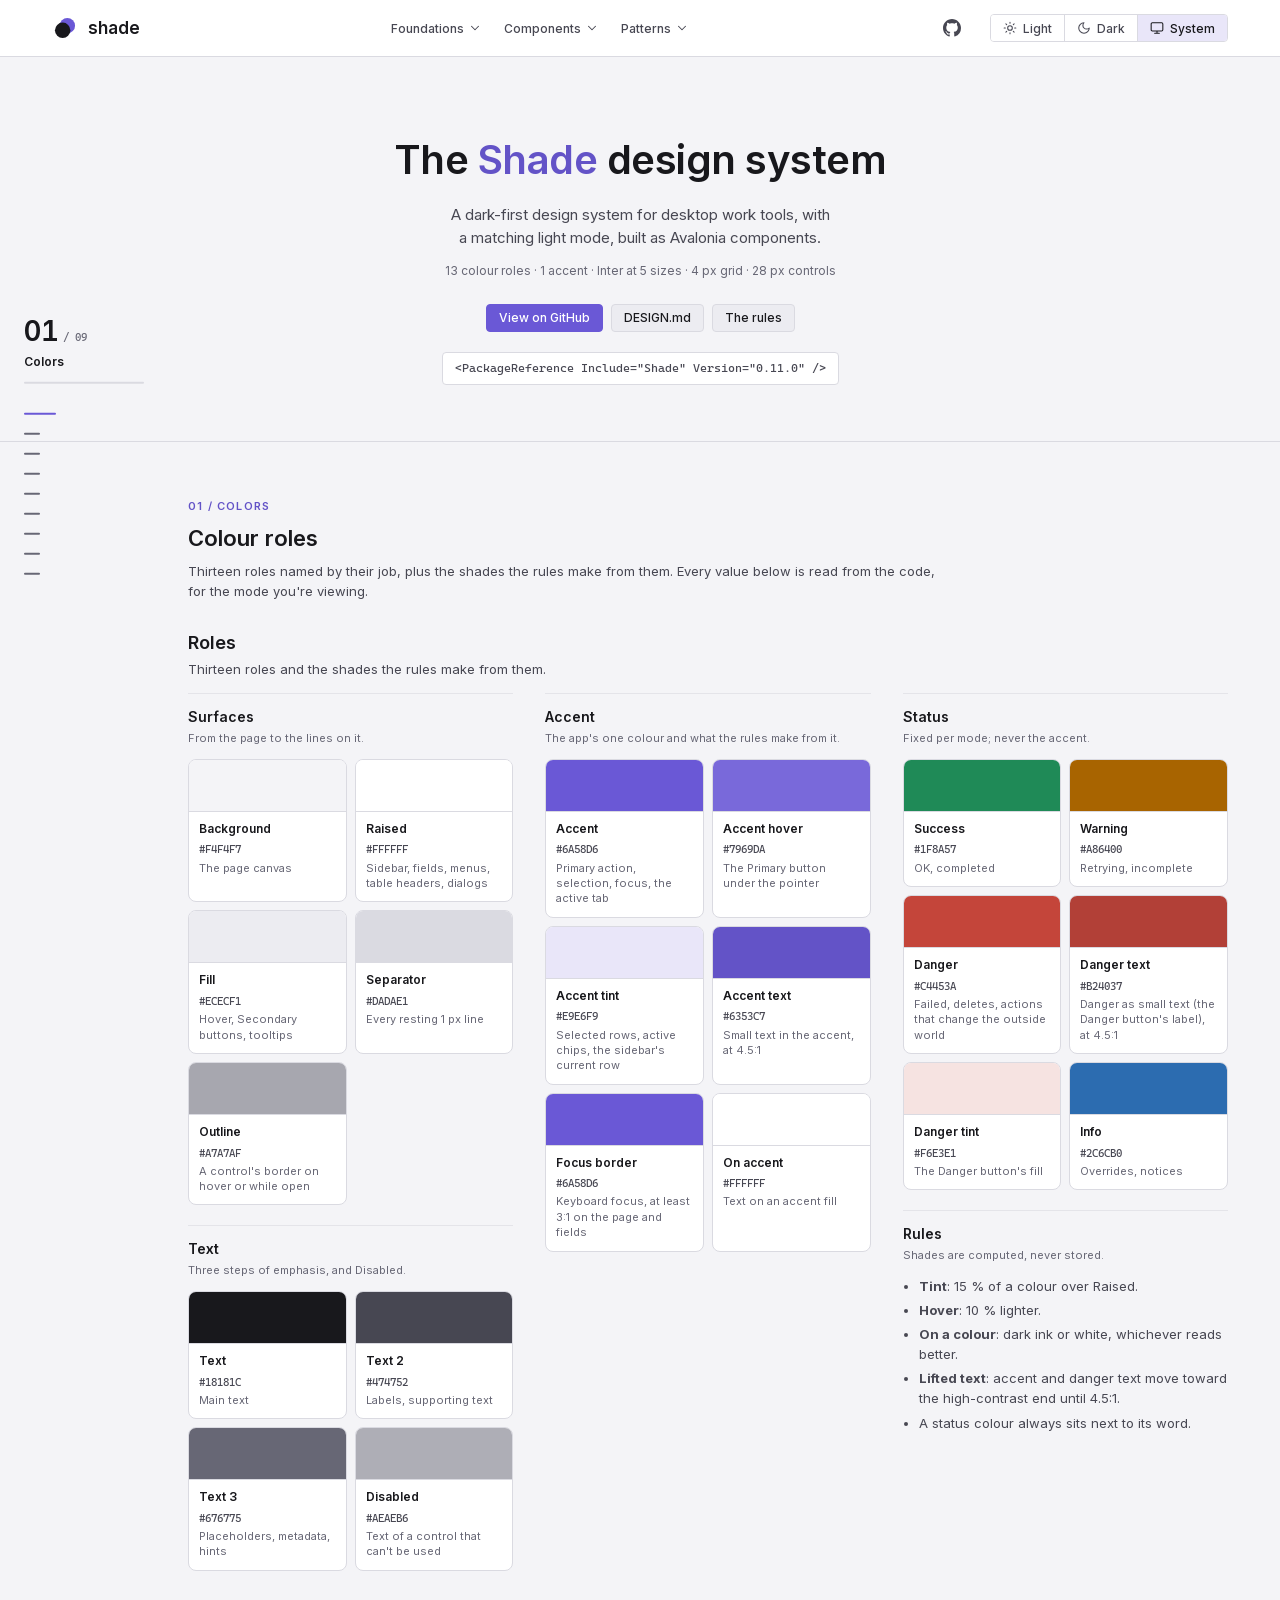
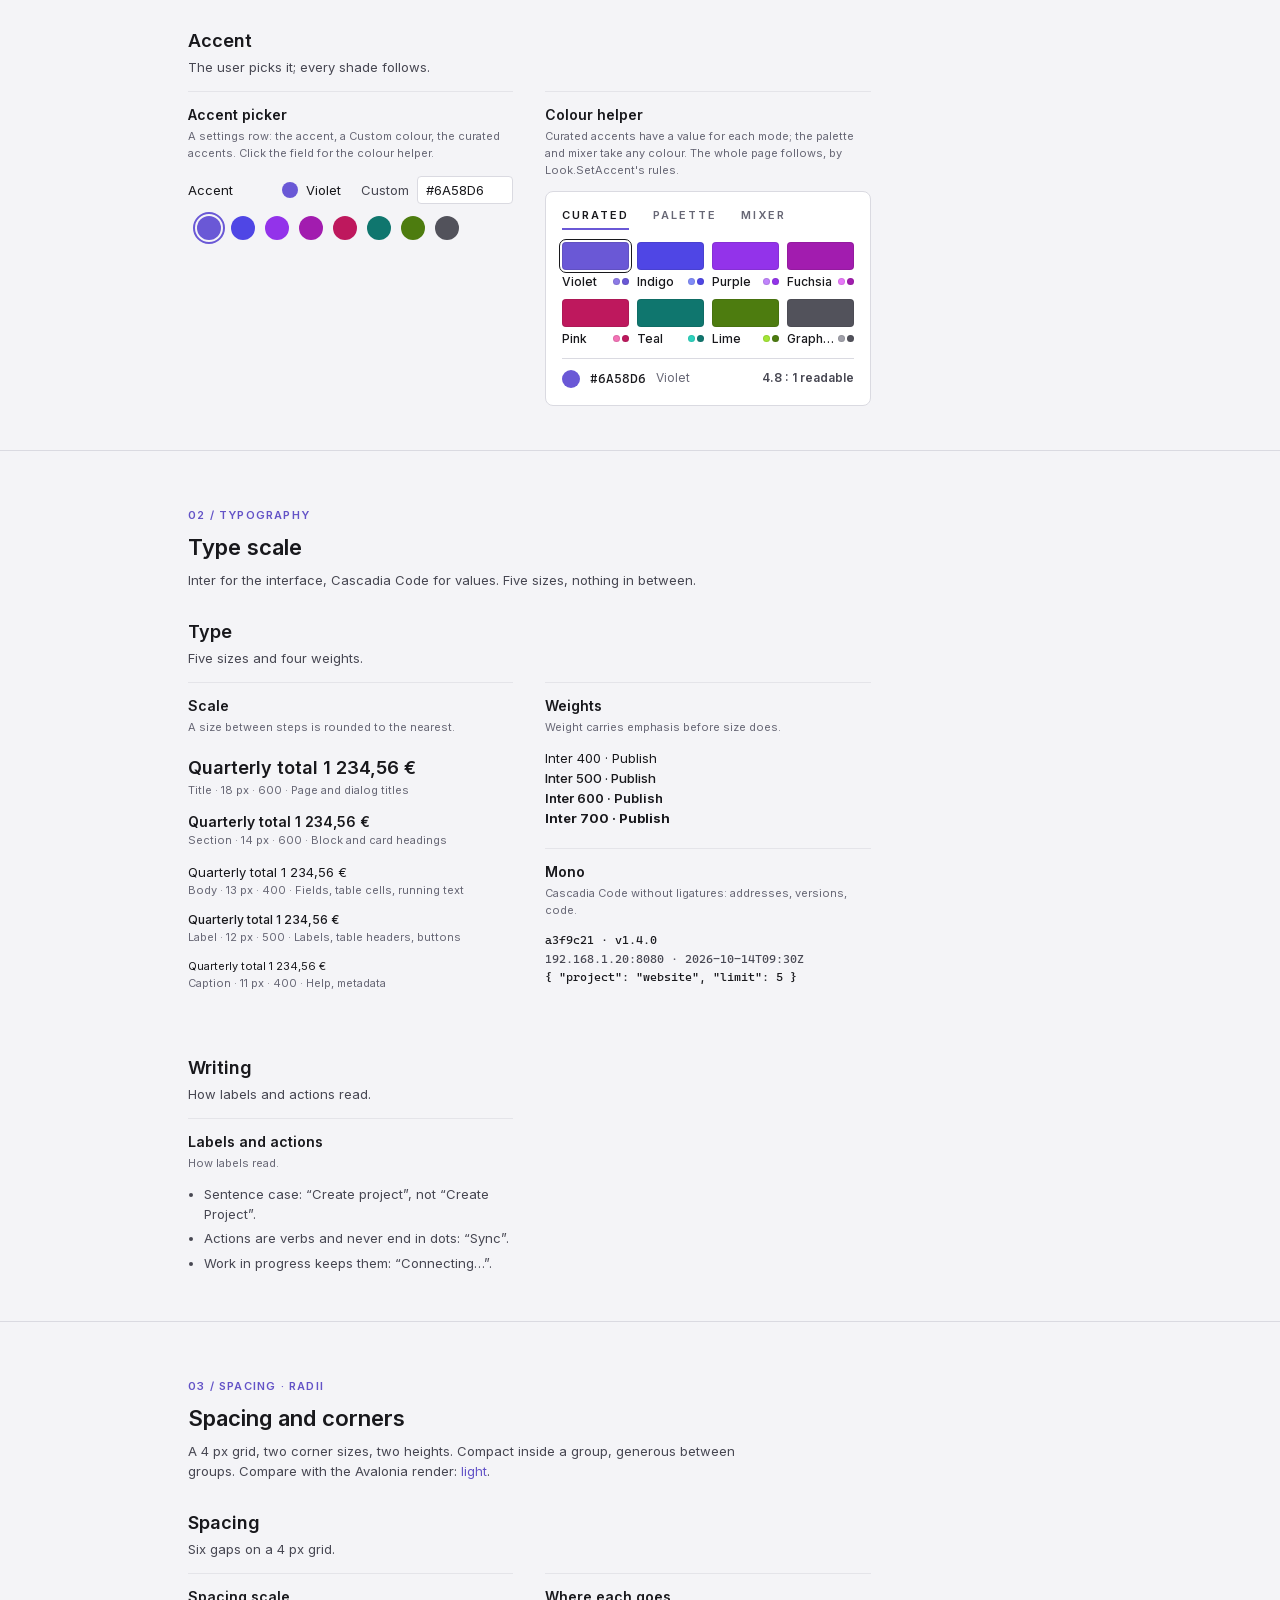
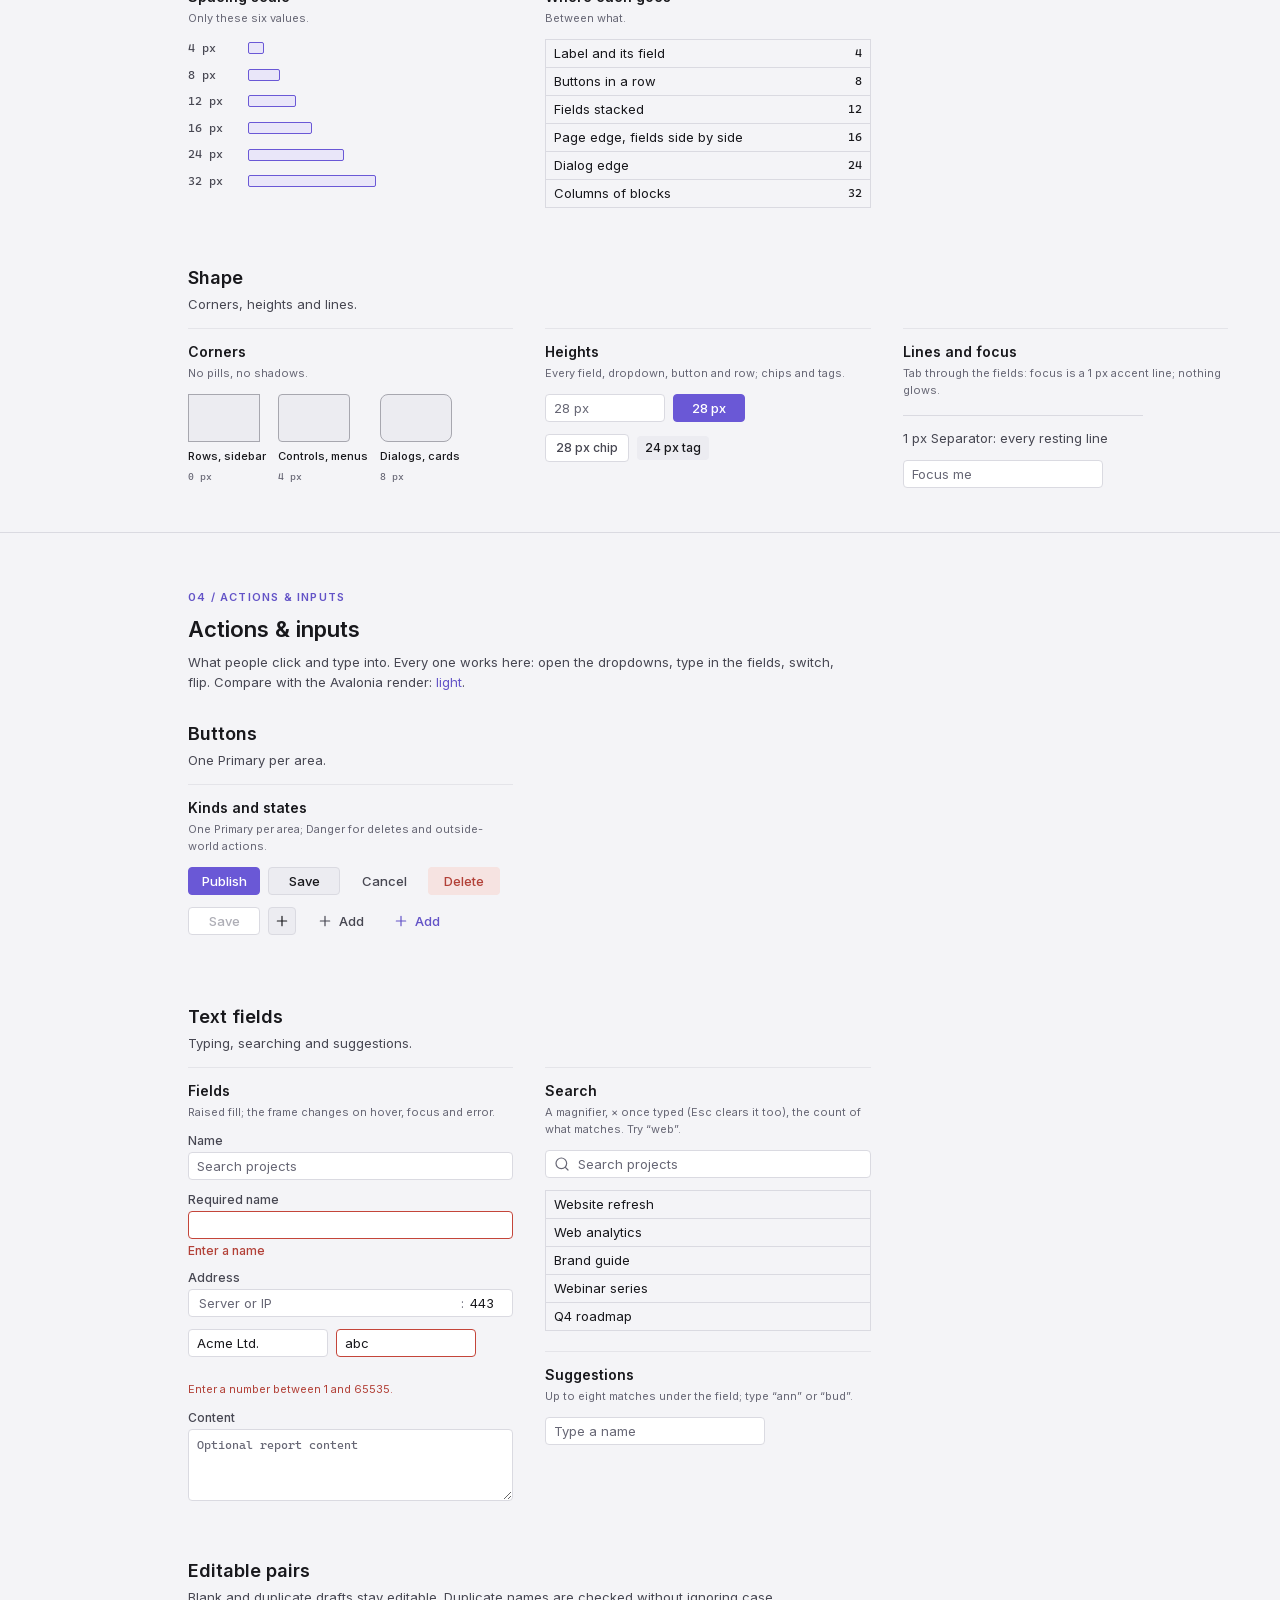
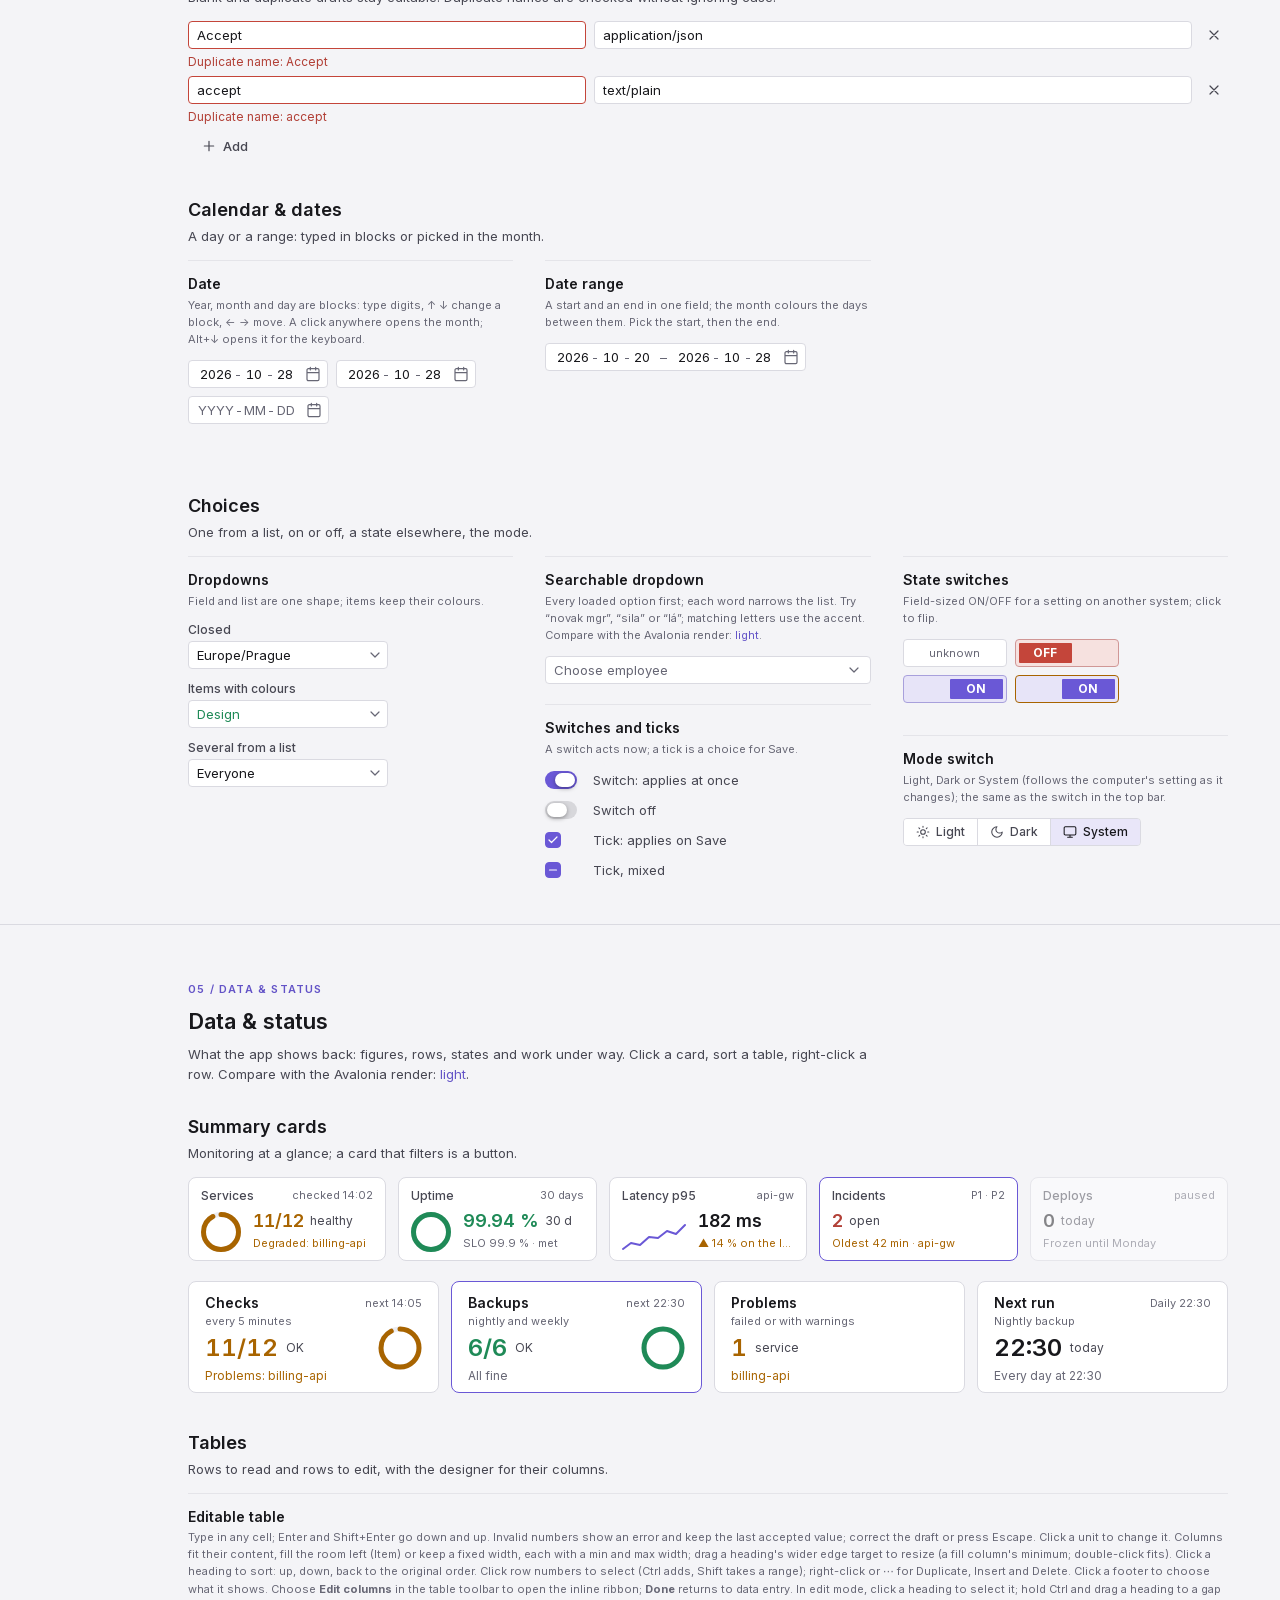
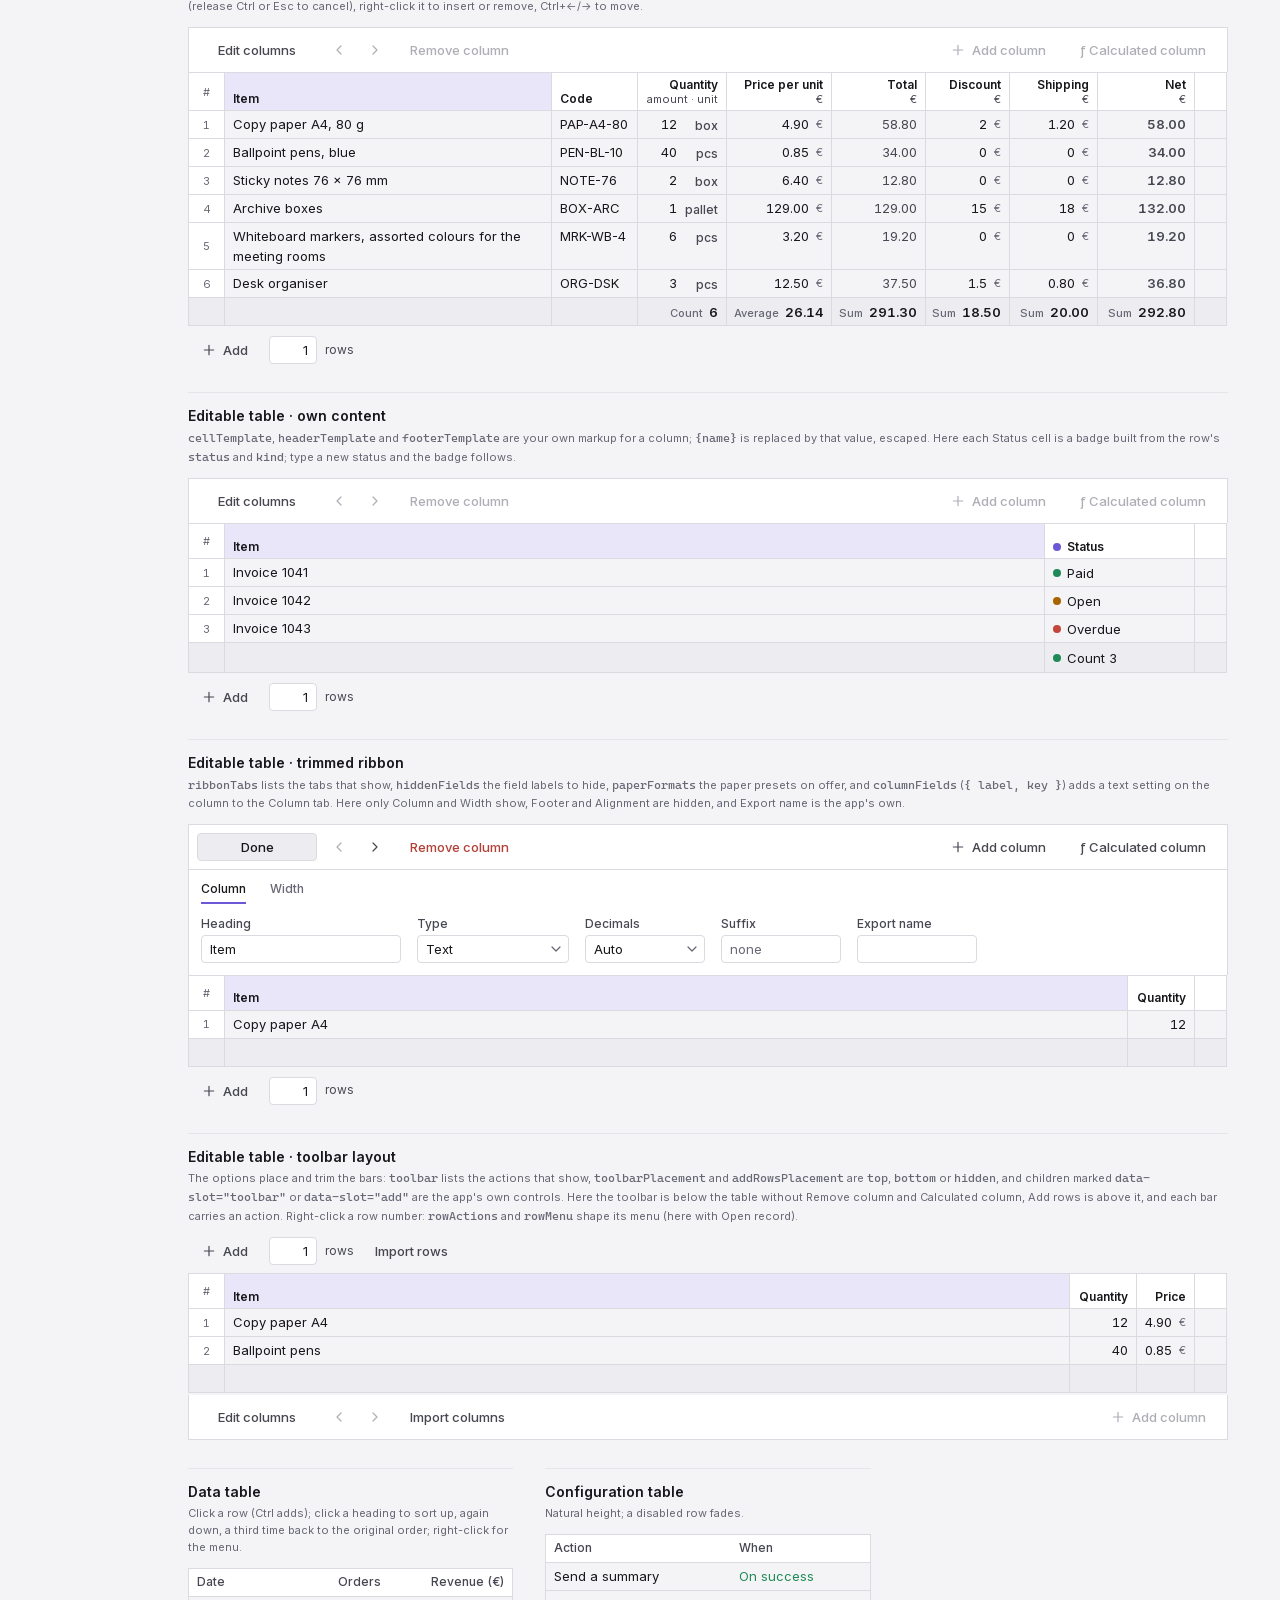
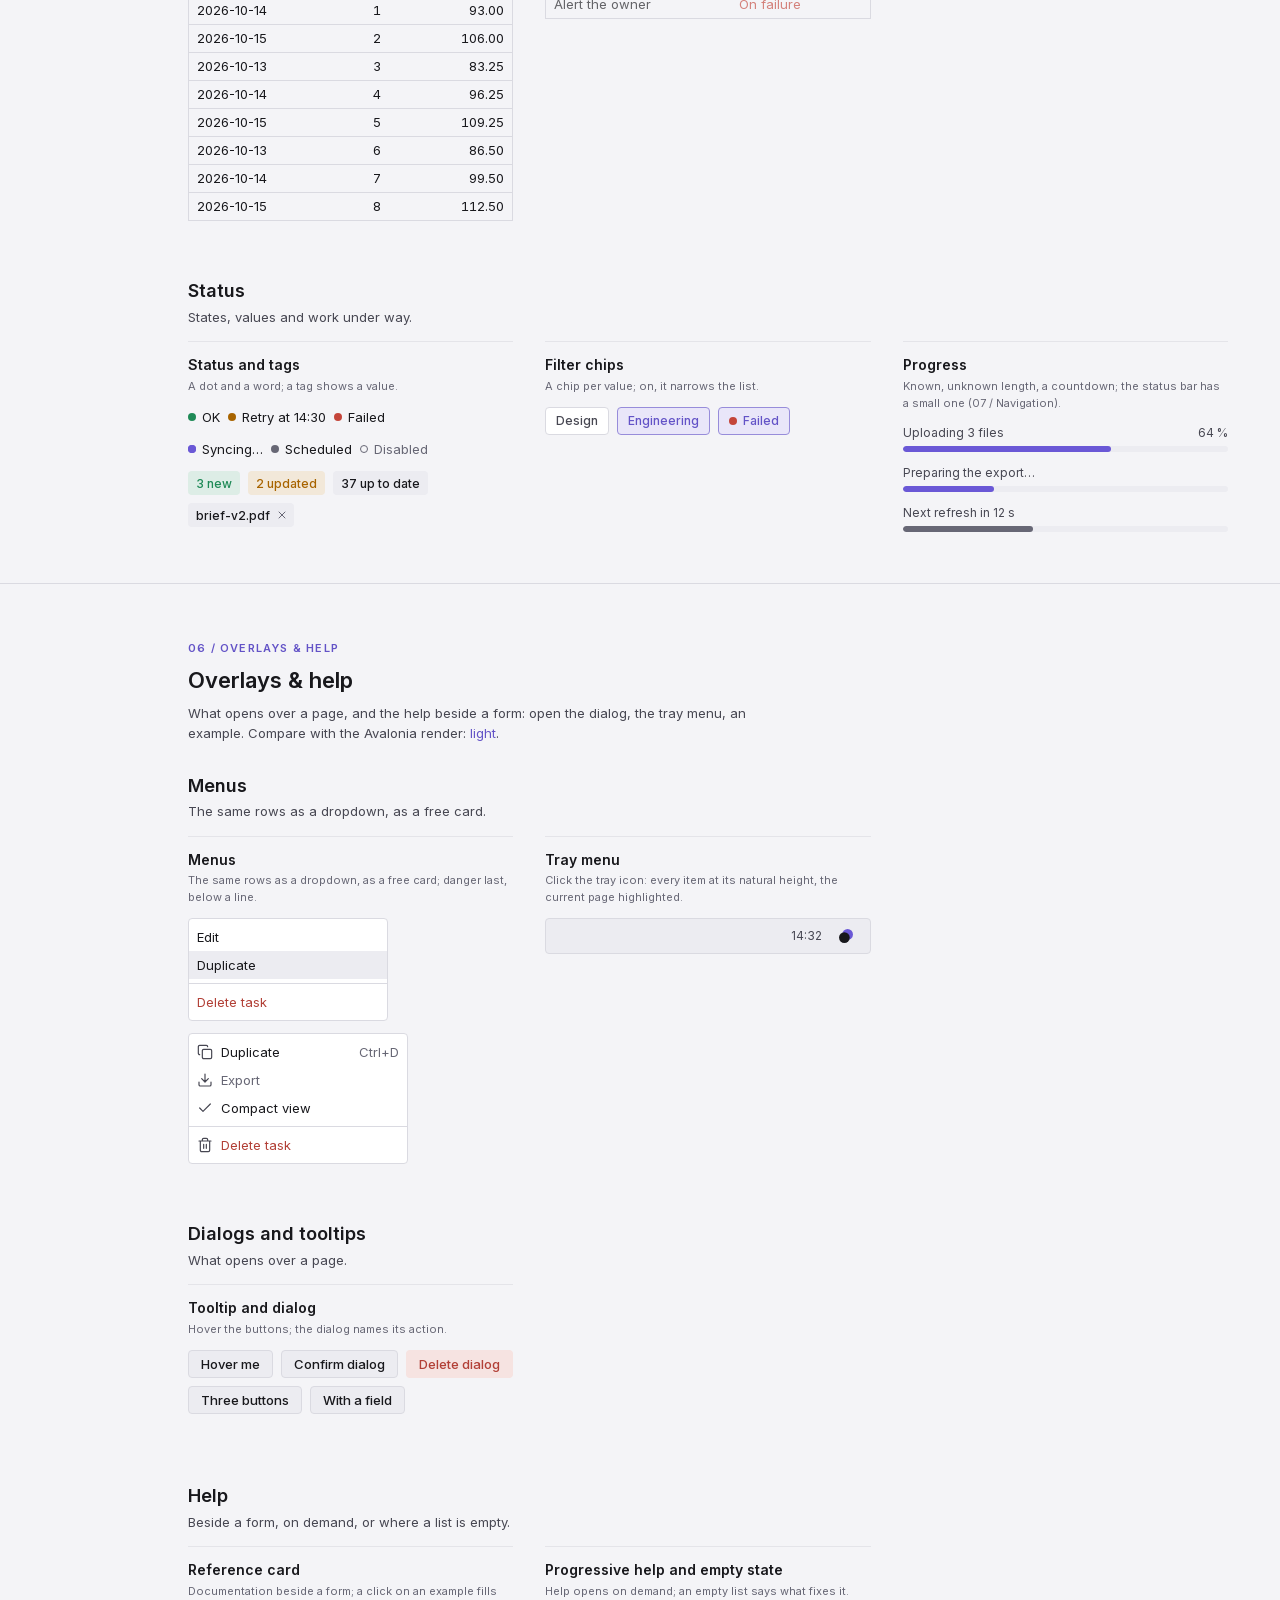
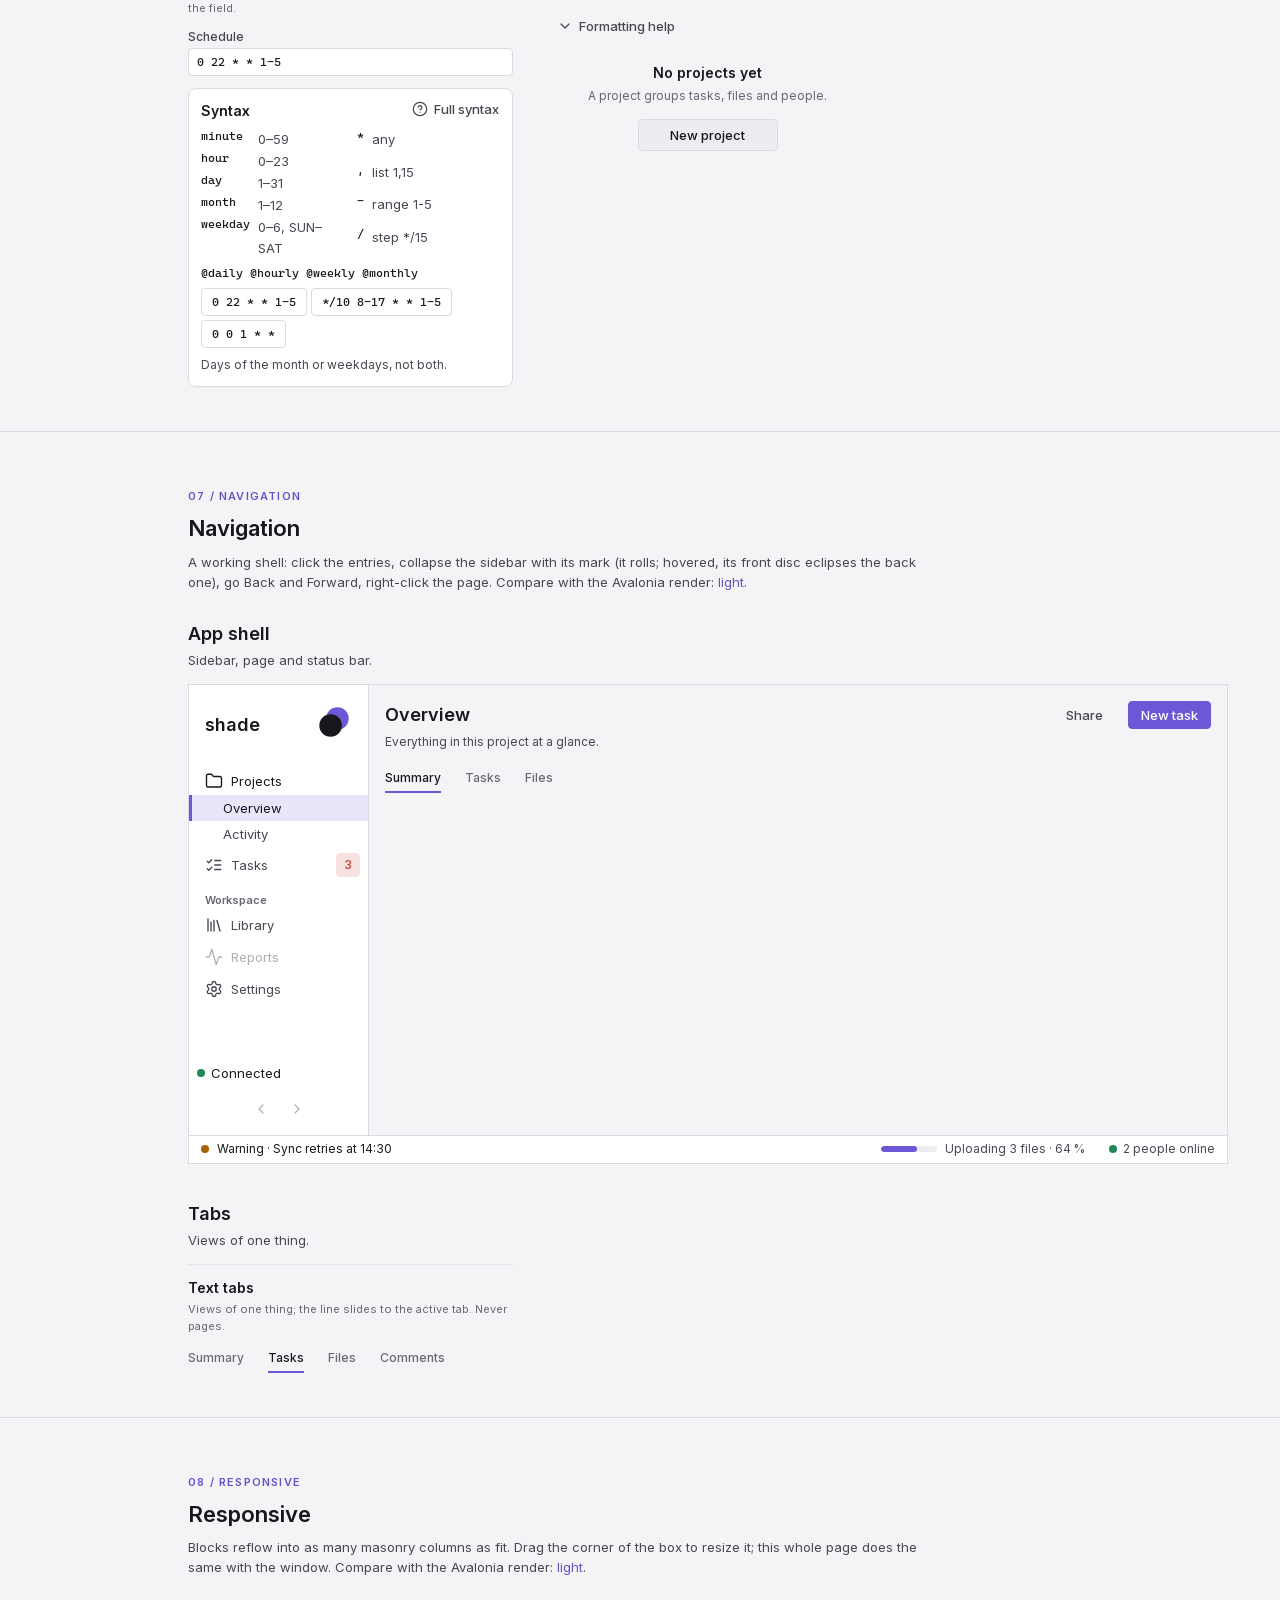
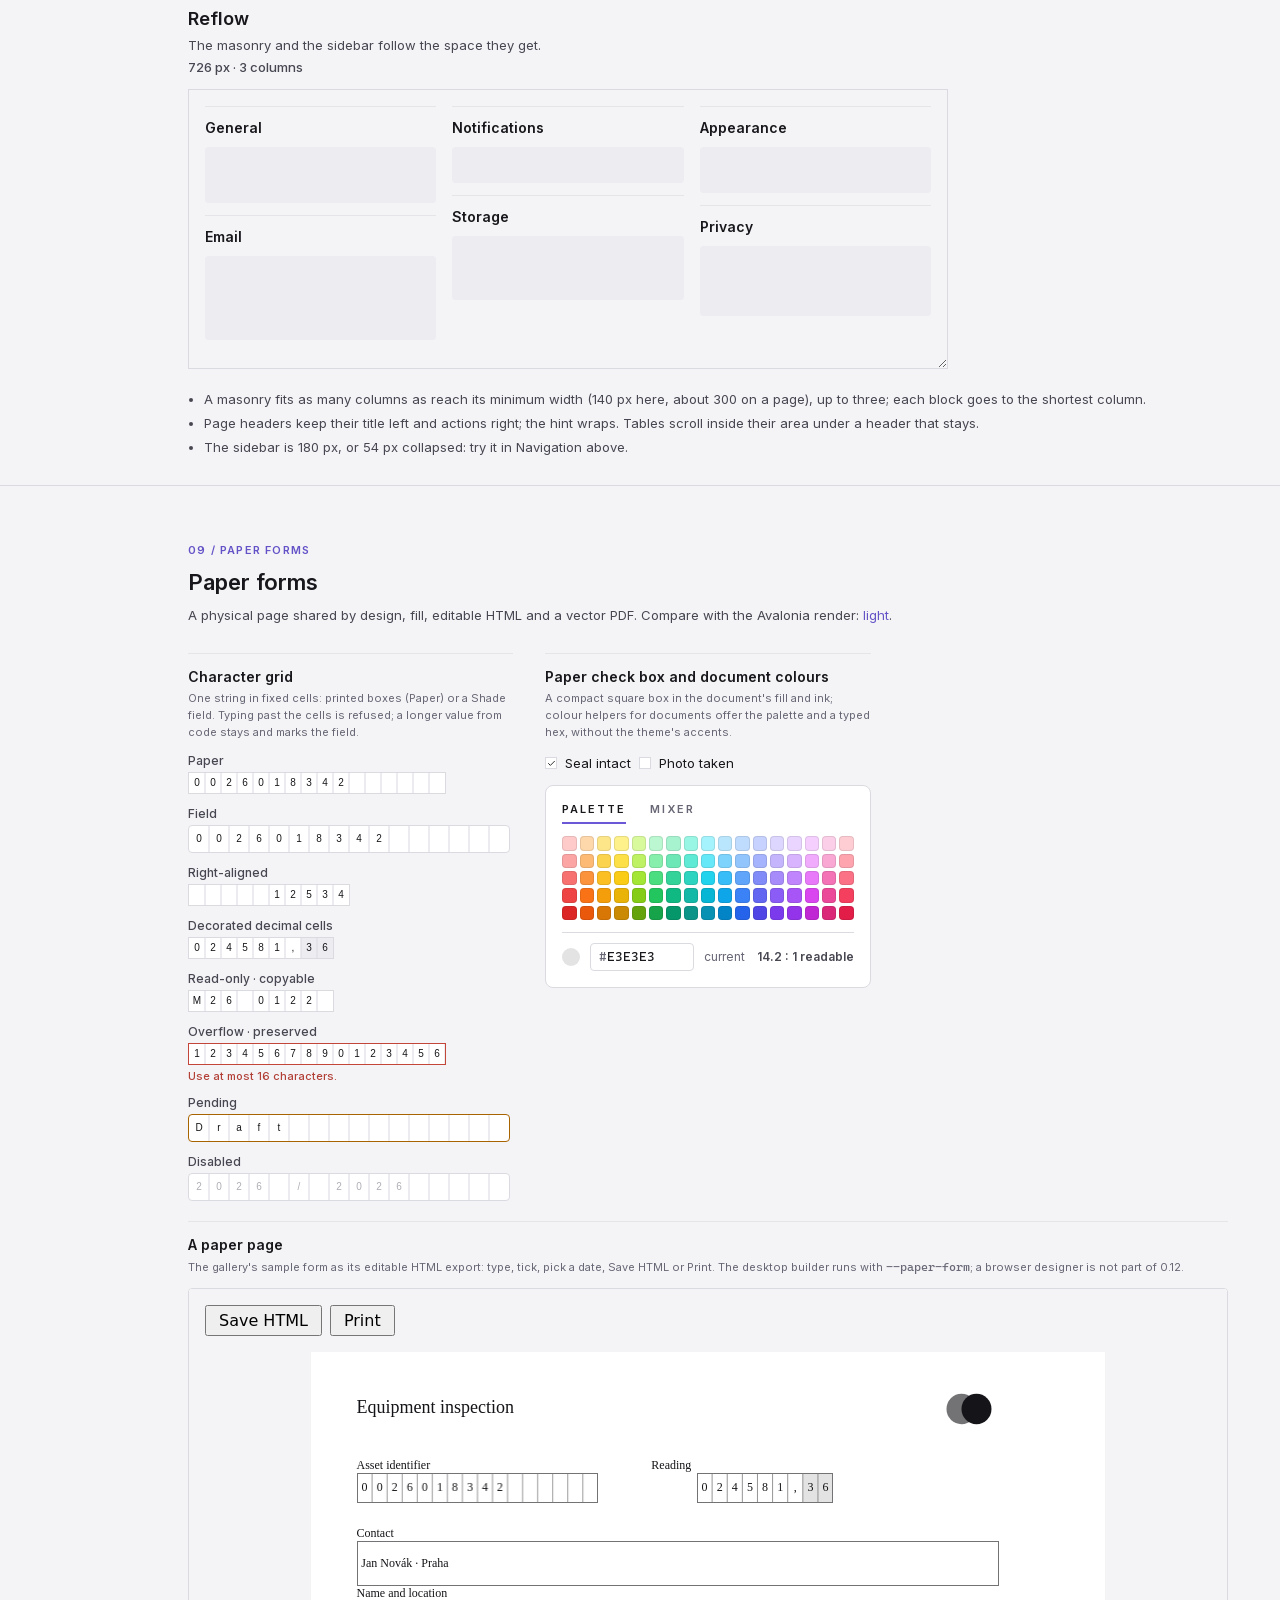
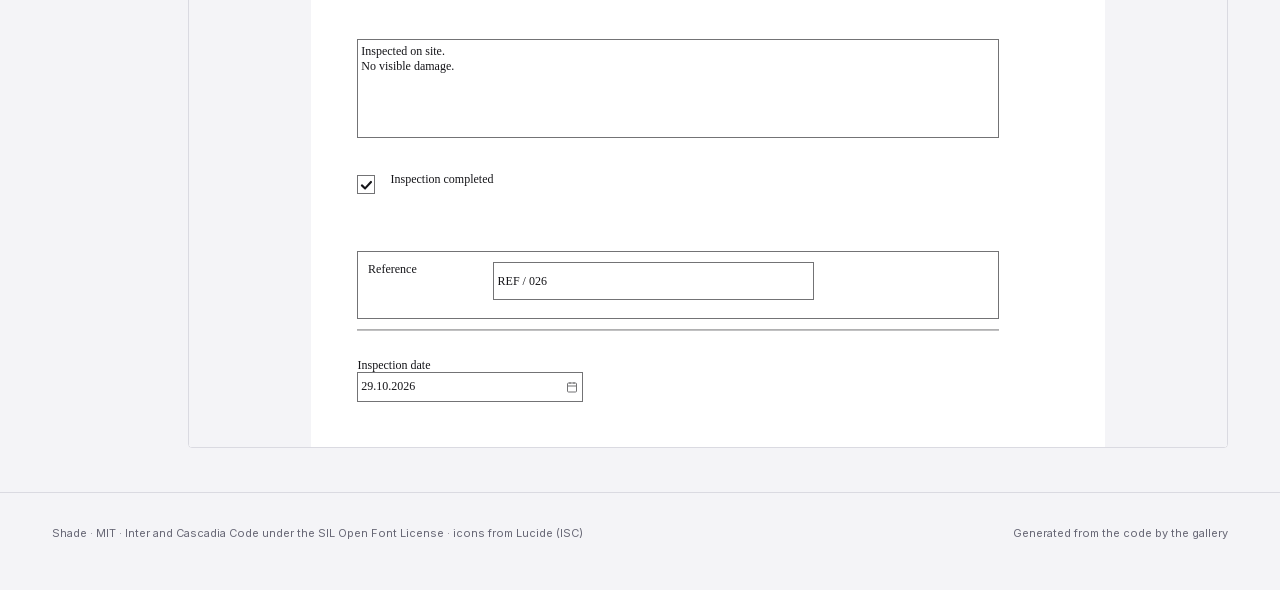
==== commit 008bc87c: "Web sync for 0.12.0: character grid, paper check box, document colours, paper page, dropdown widths " ====
--- a/docs/index.html
+++ b/docs/index.html
@@ -666,10 +666,35 @@
   <section id="paper-forms"><div class="wrap">
     <p class="eyebrow">09 / Paper forms</p>
     <h2>Paper forms</h2>
-    <p class="lead">A physical page shared by design, fill, editable HTML and read-only PDF. <span class="compare">Compare with the Avalonia render: <a class="only-dark" href="preview/dark/09-paper-forms.png">dark</a><a class="only-light" href="preview/light/09-paper-forms.png">light</a>.</span></p>
-    <div class="block"><h4>Desktop source preview</h4>
-      <p class="help">Draw character fields, text boxes, captions, checkboxes and groups on a millimetre grid. Fill the same layout or export a standalone editable HTML document and a flattened PDF.</p>
-      <p>The desktop builder is available in the source gallery with <code>--paper-form</code>. The browser designer is pending; the preview link shows the native implementation.</p>
+    <p class="lead">A physical page shared by design, fill, editable HTML and a vector PDF. <span class="compare">Compare with the Avalonia render: <a class="only-dark" href="preview/dark/09-paper-forms.png">dark</a><a class="only-light" href="preview/light/09-paper-forms.png">light</a>.</span></p>
+    <div class="masonry">
+      <div class="block" id="character-grid"><h4>Character grid</h4><p class="help">One string in fixed cells: printed boxes (Paper) or a Shade field. Typing past the cells is refused; a longer value from code stays and marks the field.</p>
+        <div class="stack">
+          <label class="s-label">Paper<span class="s-cells paper" data-count="16"><input value="0026018342" aria-label="Serial number"></span></label>
+          <label class="s-label">Field<span class="s-cells" data-count="16"><input value="0026018342" aria-label="Serial number, field"></span></label>
+          <label class="s-label">Right-aligned<span class="s-cells paper" data-count="10" data-align="right"><input value="12534" aria-label="Reading"></span></label>
+          <label class="s-label">Decorated decimal cells<span class="s-cells paper" data-count="9" data-ranges='[{"start":7,"length":2,"background":"--fill"}]'><input value="024581,36" aria-label="Meter reading"></span></label>
+          <label class="s-label">Read-only · copyable<span class="s-cells paper" data-count="9"><input value="M26 0122" readonly aria-label="Certificate"></span></label>
+          <label class="s-label">Overflow · preserved<span class="s-cells paper" data-count="16"><input value="12345678901234567" aria-label="Overflow"></span><span class="s-note" role="status"></span></label>
+          <label class="s-label">Pending<span class="s-cells pending" data-count="16"><input value="Draft" aria-label="Pending"></span></label>
+          <label class="s-label">Disabled<span class="s-cells" data-count="16"><input value="2026 / 2026" disabled aria-label="Disabled"></span></label>
+        </div>
+      </div>
+      <div class="block" id="paper-check"><h4>Paper check box and document colours</h4><p class="help">A compact square box in the document's fill and ink; colour helpers for documents offer the palette and a typed hex, without the theme's accents.</p>
+        <div class="row-wrap"><button class="s-tick paper" role="checkbox" aria-checked="true" aria-label="Seal intact"><svg class="s-i check" aria-hidden="true"><use href="#i-check"/></svg><svg class="s-i dash" aria-hidden="true"><use href="#i-minus"/></svg></button><span>Seal intact</span>
+          <button class="s-tick paper" role="checkbox" aria-checked="false" aria-label="Photo taken"><svg class="s-i check" aria-hidden="true"><use href="#i-check"/></svg><svg class="s-i dash" aria-hidden="true"><use href="#i-minus"/></svg></button><span>Photo taken</span></div>
+        <div class="s-picker" data-document data-value="#E3E3E3">
+          <div class="s-tabs"><button aria-selected="true" data-show="palette">Palette</button><button aria-selected="false" data-show="mixer">Mixer</button></div>
+          <div class="curated" data-pane="curated" hidden><button class="cur current" data-name="Violet" data-dark="#8C7AE6" data-light="#6A58D6" style="--d:#8C7AE6;--l:#6A58D6"><i></i><span><b>Violet</b><em style="background:#8C7AE6"></em><em style="background:#6A58D6"></em></span></button><button class="cur" data-name="Indigo" data-dark="#818CF8" data-light="#4F46E5" style="--d:#818CF8;--l:#4F46E5"><i></i><span><b>Indigo</b><em style="background:#818CF8"></em><em style="background:#4F46E5"></em></span></button><button class="cur" data-name="Purple" data-dark="#C084FC" data-light="#9333EA" style="--d:#C084FC;--l:#9333EA"><i></i><span><b>Purple</b><em style="background:#C084FC"></em><em style="background:#9333EA"></em></span></button><button class="cur" data-name="Fuchsia" data-dark="#E879F9" data-light="#A21CAF" style="--d:#E879F9;--l:#A21CAF"><i></i><span><b>Fuchsia</b><em style="background:#E879F9"></em><em style="background:#A21CAF"></em></span></button><button class="cur" data-name="Pink" data-dark="#F472B6" data-light="#BE185D" style="--d:#F472B6;--l:#BE185D"><i></i><span><b>Pink</b><em style="background:#F472B6"></em><em style="background:#BE185D"></em></span></button><button class="cur" data-name="Teal" data-dark="#2DD4BF" data-light="#0F766E" style="--d:#2DD4BF;--l:#0F766E"><i></i><span><b>Teal</b><em style="background:#2DD4BF"></em><em style="background:#0F766E"></em></span></button><button class="cur" data-name="Lime" data-dark="#A3E635" data-light="#4D7C0F" style="--d:#A3E635;--l:#4D7C0F"><i></i><span><b>Lime</b><em style="background:#A3E635"></em><em style="background:#4D7C0F"></em></span></button><button class="cur" data-name="Graphite" data-dark="#A1A1AA" data-light="#52525B" style="--d:#A1A1AA;--l:#52525B"><i></i><span><b>Graphite</b><em style="background:#A1A1AA"></em><em style="background:#52525B"></em></span></button></div>
+          <div class="palette" data-pane="palette"><button type="button" data-c="#FECACA" aria-label="red-200"></button><button type="button" data-c="#FED7AA" aria-label="orange-200"></button><button type="button" data-c="#FDE68A" aria-label="amber-200"></button><button type="button" data-c="#FEF08A" aria-label="yellow-200"></button><button type="button" data-c="#D9F99D" aria-label="lime-200"></button><button type="button" data-c="#BBF7D0" aria-label="green-200"></button><button type="button" data-c="#A7F3D0" aria-label="emerald-200"></button><button type="button" data-c="#99F6E4" aria-label="teal-200"></button><button type="button" data-c="#A5F3FC" aria-label="cyan-200"></button><button type="button" data-c="#BAE6FD" aria-label="sky-200"></button><button type="button" data-c="#BFDBFE" aria-label="blue-200"></button><button type="button" data-c="#C7D2FE" aria-label="indigo-200"></button><button type="button" data-c="#DDD6FE" aria-label="violet-200"></button><button type="button" data-c="#E9D5FF" aria-label="purple-200"></button><button type="button" data-c="#F5D0FE" aria-label="fuchsia-200"></button><button type="button" data-c="#FBCFE8" aria-label="pink-200"></button><button type="button" data-c="#FECDD3" aria-label="rose-200"></button><button type="button" data-c="#FCA5A5" aria-label="red-300"></button><button type="button" data-c="#FDBA74" aria-label="orange-300"></button><button type="button" data-c="#FCD34D" aria-label="amber-300"></button><button type="button" data-c="#FDE047" aria-label="yellow-300"></button><button type="button" data-c="#BEF264" aria-label="lime-300"></button><button type="button" data-c="#86EFAC" aria-label="green-300"></button><button type="button" data-c="#6EE7B7" aria-label="emerald-300"></button><button type="button" data-c="#5EEAD4" aria-label="teal-300"></button><button type="button" data-c="#67E8F9" aria-label="cyan-300"></button><button type="button" data-c="#7DD3FC" aria-label="sky-300"></button><button type="button" data-c="#93C5FD" aria-label="blue-300"></button><button type="button" data-c="#A5B4FC" aria-label="indigo-300"></button><button type="button" data-c="#C4B5FD" aria-label="violet-300"></button><button type="button" data-c="#D8B4FE" aria-label="purple-300"></button><button type="button" data-c="#F0ABFC" aria-label="fuchsia-300"></button><button type="button" data-c="#F9A8D4" aria-label="pink-300"></button><button type="button" data-c="#FDA4AF" aria-label="rose-300"></button><button type="button" data-c="#F87171" aria-label="red-400"></button><button type="button" data-c="#FB923C" aria-label="orange-400"></button><button type="button" data-c="#FBBF24" aria-label="amber-400"></button><button type="button" data-c="#FACC15" aria-label="yellow-400"></button><button type="button" data-c="#A3E635" aria-label="lime-400"></button><button type="button" data-c="#4ADE80" aria-label="green-400"></button><button type="button" data-c="#34D399" aria-label="emerald-400"></button><button type="button" data-c="#2DD4BF" aria-label="teal-400"></button><button type="button" data-c="#22D3EE" aria-label="cyan-400"></button><button type="button" data-c="#38BDF8" aria-label="sky-400"></button><button type="button" data-c="#60A5FA" aria-label="blue-400"></button><button type="button" data-c="#818CF8" aria-label="indigo-400"></button><button type="button" data-c="#A78BFA" aria-label="violet-400"></button><button type="button" data-c="#C084FC" aria-label="purple-400"></button><button type="button" data-c="#E879F9" aria-label="fuchsia-400"></button><button type="button" data-c="#F472B6" aria-label="pink-400"></button><button type="button" data-c="#FB7185" aria-label="rose-400"></button><button type="button" data-c="#EF4444" aria-label="red-500"></button><button type="button" data-c="#F97316" aria-label="orange-500"></button><button type="button" data-c="#F59E0B" aria-label="amber-500"></button><button type="button" data-c="#EAB308" aria-label="yellow-500"></button><button type="button" data-c="#84CC16" aria-label="lime-500"></button><button type="button" data-c="#22C55E" aria-label="green-500"></button><button type="button" data-c="#10B981" aria-label="emerald-500"></button><button type="button" data-c="#14B8A6" aria-label="teal-500"></button><button type="button" data-c="#06B6D4" aria-label="cyan-500"></button><button type="button" data-c="#0EA5E9" aria-label="sky-500"></button><button type="button" data-c="#3B82F6" aria-label="blue-500"></button><button type="button" data-c="#6366F1" aria-label="indigo-500"></button><button type="button" data-c="#8B5CF6" aria-label="violet-500"></button><button type="button" data-c="#A855F7" aria-label="purple-500"></button><button type="button" data-c="#D946EF" aria-label="fuchsia-500"></button><button type="button" data-c="#EC4899" aria-label="pink-500"></button><button type="button" data-c="#F43F5E" aria-label="rose-500"></button><button type="button" data-c="#DC2626" aria-label="red-600"></button><button type="button" data-c="#EA580C" aria-label="orange-600"></button><button type="button" data-c="#D97706" aria-label="amber-600"></button><button type="button" data-c="#CA8A04" aria-label="yellow-600"></button><button type="button" data-c="#65A30D" aria-label="lime-600"></button><button type="button" data-c="#16A34A" aria-label="green-600"></button><button type="button" data-c="#059669" aria-label="emerald-600"></button><button type="button" data-c="#0D9488" aria-label="teal-600"></button><button type="button" data-c="#0891B2" aria-label="cyan-600"></button><button type="button" data-c="#0284C7" aria-label="sky-600"></button><button type="button" data-c="#2563EB" aria-label="blue-600"></button><button type="button" data-c="#4F46E5" aria-label="indigo-600"></button><button type="button" data-c="#7C3AED" aria-label="violet-600"></button><button type="button" data-c="#9333EA" aria-label="purple-600"></button><button type="button" data-c="#C026D3" aria-label="fuchsia-600"></button><button type="button" data-c="#DB2777" aria-label="pink-600"></button><button type="button" data-c="#E11D48" aria-label="rose-600"></button></div>
+          <div data-pane="mixer" hidden><div class="field"><i class="knob"></i></div><div class="hue"><i class="knob"></i></div></div>
+          <div class="foot"><i></i><label class="s-field hexbox"><span>#</span><input aria-label="Hex colour" spellcheck="false"></label><span class="mono" hidden></span><span class="what"></span><span class="ratio"></span></div>
+        </div>
+
+      </div>
+    </div>
+    <div class="block" id="paper-page"><h4>A paper page</h4><p class="help">The gallery's sample form as its editable HTML export: type, tick, pick a date, Save HTML or Print. The desktop builder runs with <code>--paper-form</code>; a browser designer is not part of 0.12.</p>
+      <iframe class="s-paper-page" src="paper-form.html" title="Sample paper form, editable HTML export"></iframe>
     </div>
   </div></section>
 </main>
--- a/docs/shade.css
+++ b/docs/shade.css
@@ -605,3 +605,33 @@
 .s-menu.attached.floating.above { border-top: 1px solid var(--outline); border-bottom: 0; border-radius: 4px 4px 0 0; padding-top: 4px; padding-bottom: 0; }
 .s-menu.attached.floating.above::before { display: none; }
 .s-menu.attached.floating.above::after { content: ""; display: block; height: 1px; margin-top: 4px; background: var(--separator); }
+
+/* ---- paper forms (CharacterGridField, paper CheckBox, document colours) -------------------------------------------- */
+@font-face { font-family: "Cascadia Code"; font-style: normal; font-weight: 400; font-display: swap; src: url("fonts/CascadiaCode-Regular.ttf") format("truetype"); }
+/* one string in fixed cells: Field has 20 px cells, a 28 px height and rounded corners; .paper 16 x 20 px square cells, 22 px */
+.s-cells { --pitch: 20; position: relative; display: inline-block; box-sizing: border-box; width: calc(var(--count) * 20px + 2px); height: 28px;
+           border: 1px solid var(--separator); border-radius: 4px; background: var(--raised); color: var(--text); vertical-align: middle;
+           font: 400 12px "Cascadia Code", ui-monospace, Consolas, monospace; font-variant-ligatures: none; }
+.s-cells.paper { --pitch: 16; width: calc(var(--count) * 16px + 2px); height: 22px; border-radius: 0; }
+.s-cells:hover { border-color: var(--outline); }
+.s-cells:focus-within { border-color: var(--focus-border); }
+.s-cells.pending { border-color: var(--warning); }
+.s-cells.invalid { border-color: var(--danger); }
+.s-cells.disabled { color: var(--disabled); }
+.s-cells canvas { position: absolute; inset: 0; width: 100%; height: 100%; pointer-events: none; }
+.s-cells input { position: absolute; inset: 0; width: 100%; height: 100%; padding: 0; border: 0; opacity: .01; background: transparent; color: transparent;
+                 caret-color: transparent; font: inherit; cursor: text; }
+.s-cells input:focus { outline: none; }
+/* a compact paper check box: the document's fill, ink and rules, square, --box wide (12 px) */
+.s-tick.paper { width: var(--box, 12px); height: var(--box, 12px); border-radius: 0; border-color: var(--paper-rule, var(--separator));
+                background: var(--paper, var(--raised)); color: var(--paper-ink, var(--text)); }
+.s-tick.paper svg { width: calc(var(--box, 12px) - 3px); height: calc(var(--box, 12px) - 3px); }
+.s-tick.paper[aria-checked="true"], .s-tick.paper[aria-checked="mixed"] { background: var(--paper, var(--raised)); border-color: var(--paper-rule, var(--separator)); }
+/* the colour helper for document colours: the hex value is typed after a fixed # */
+.s-picker .foot .hexbox { display: inline-flex; align-items: center; width: 104px; height: 28px; padding: 0 8px; gap: 0; }
+.s-picker .foot .hexbox span { color: var(--text-3); font: 400 13px "Cascadia Code", ui-monospace, Consolas, monospace; }
+.s-picker .foot .hexbox input { width: 100%; padding: 0; border: 0; outline: none; background: transparent; color: var(--text); font: 400 13px "Cascadia Code", ui-monospace, Consolas, monospace; }
+/* Sidebar.LogoRotates = false: the logo slides with the edge but stays upright */
+.s-sidebar.upright .s-mark { transform: translateX(calc(var(--sidebar-wide) - 62px)); }
+.s-sidebar.upright.collapsed .s-mark { transform: translateX(0); }
+.s-paper-page { display: block; width: 100%; height: 760px; border: 1px solid var(--separator); border-radius: 4px; background: var(--background); }
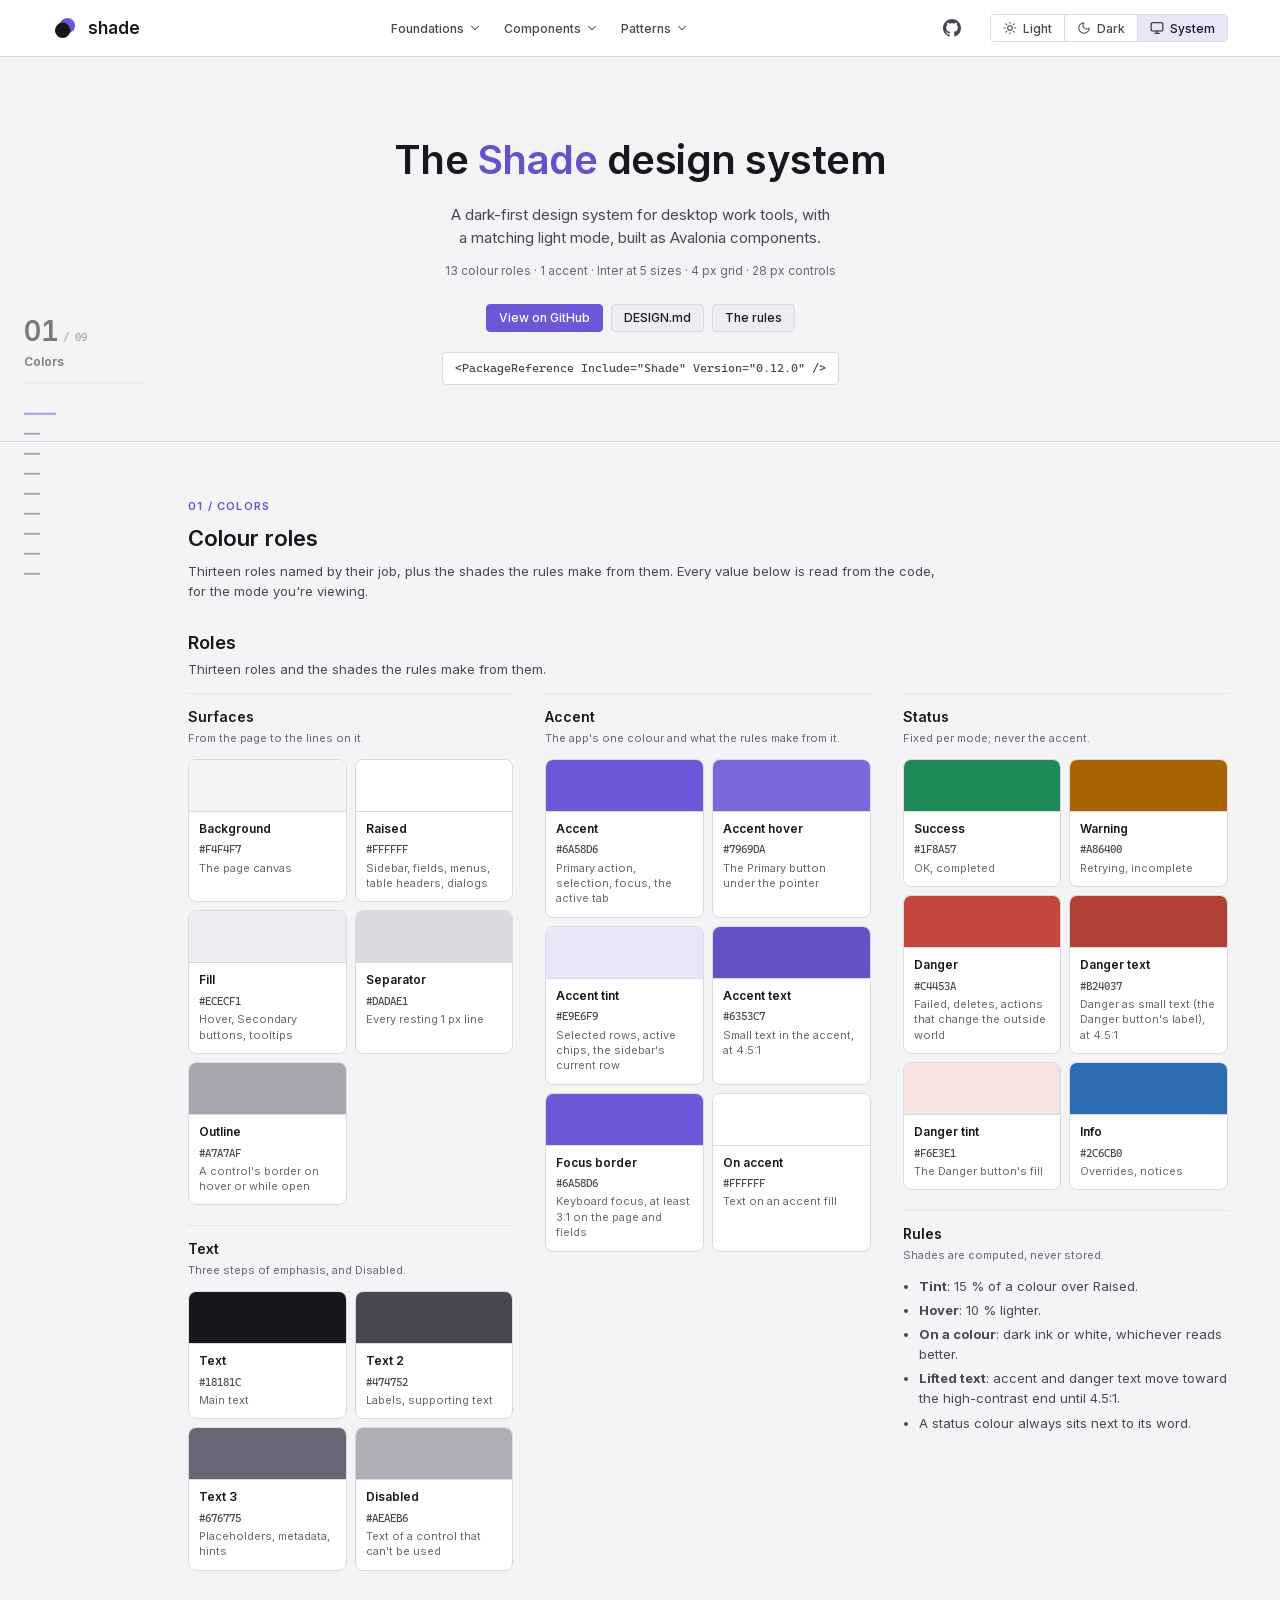
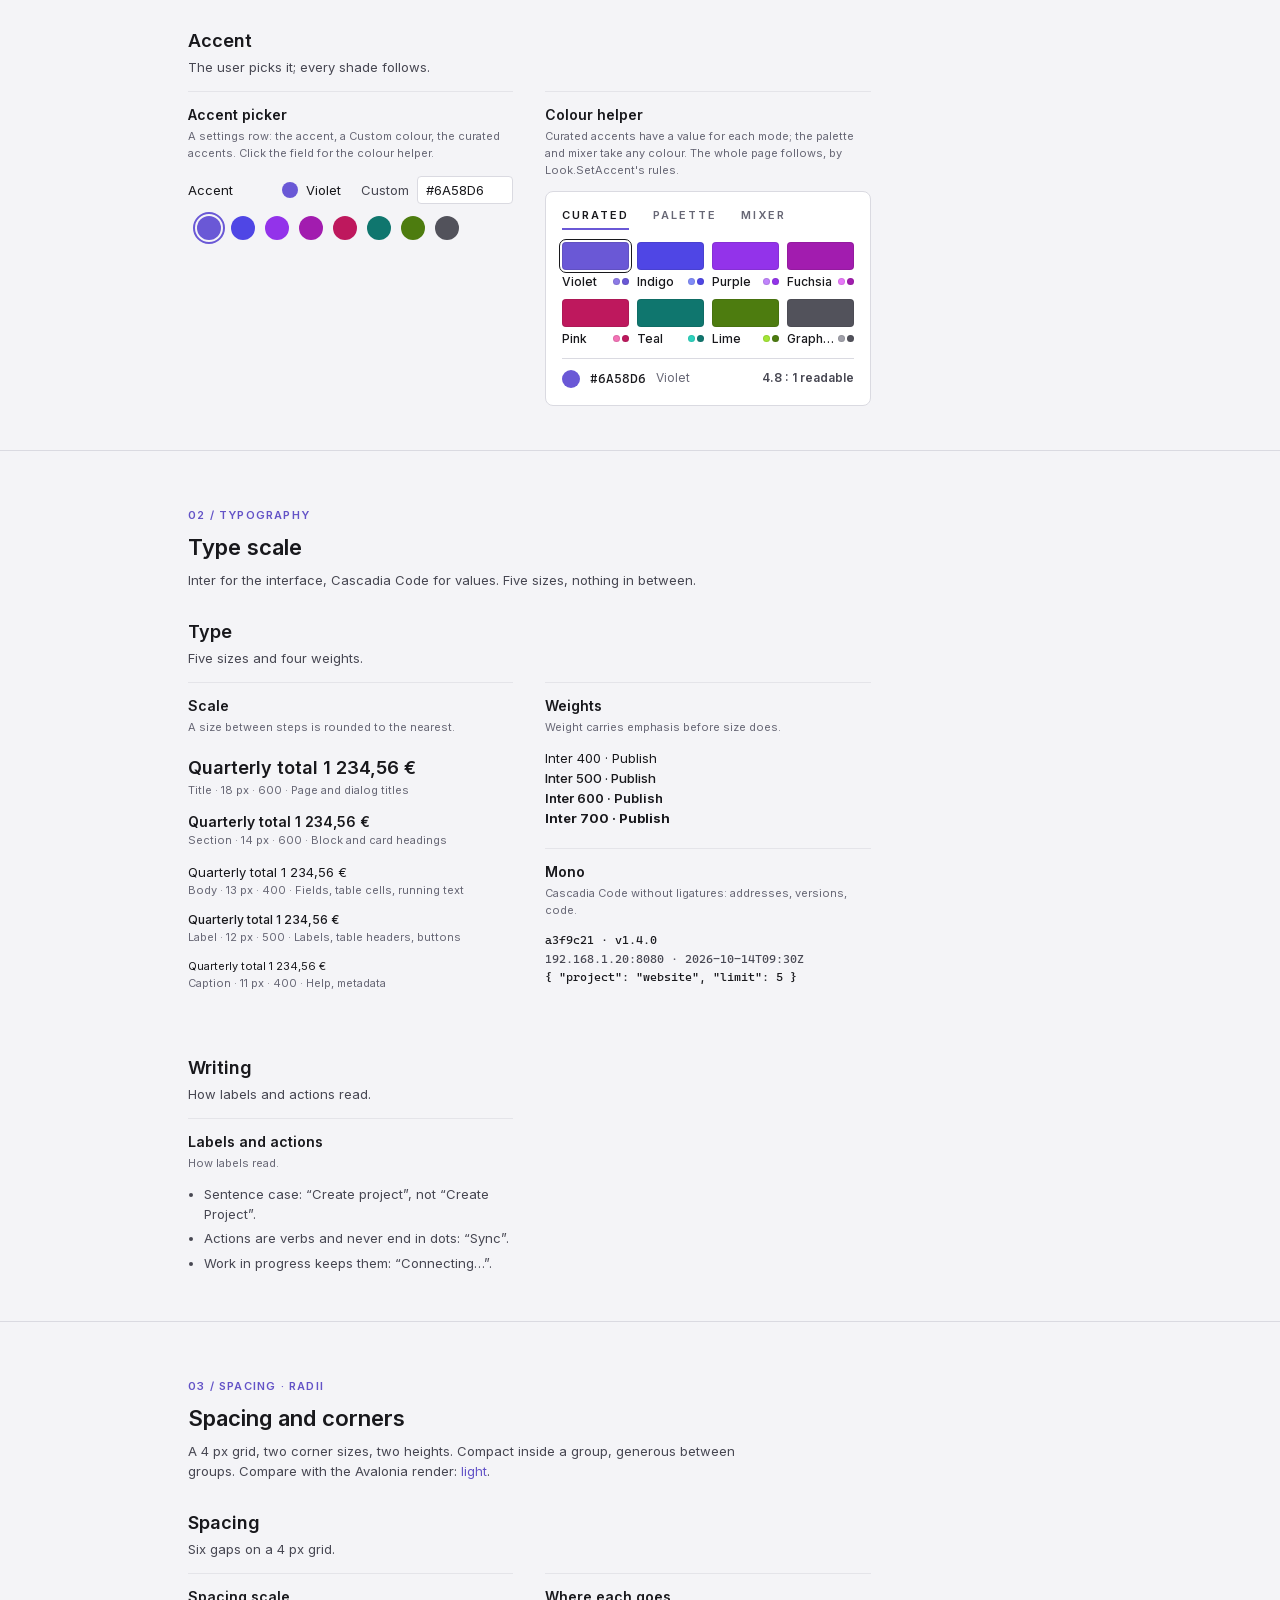
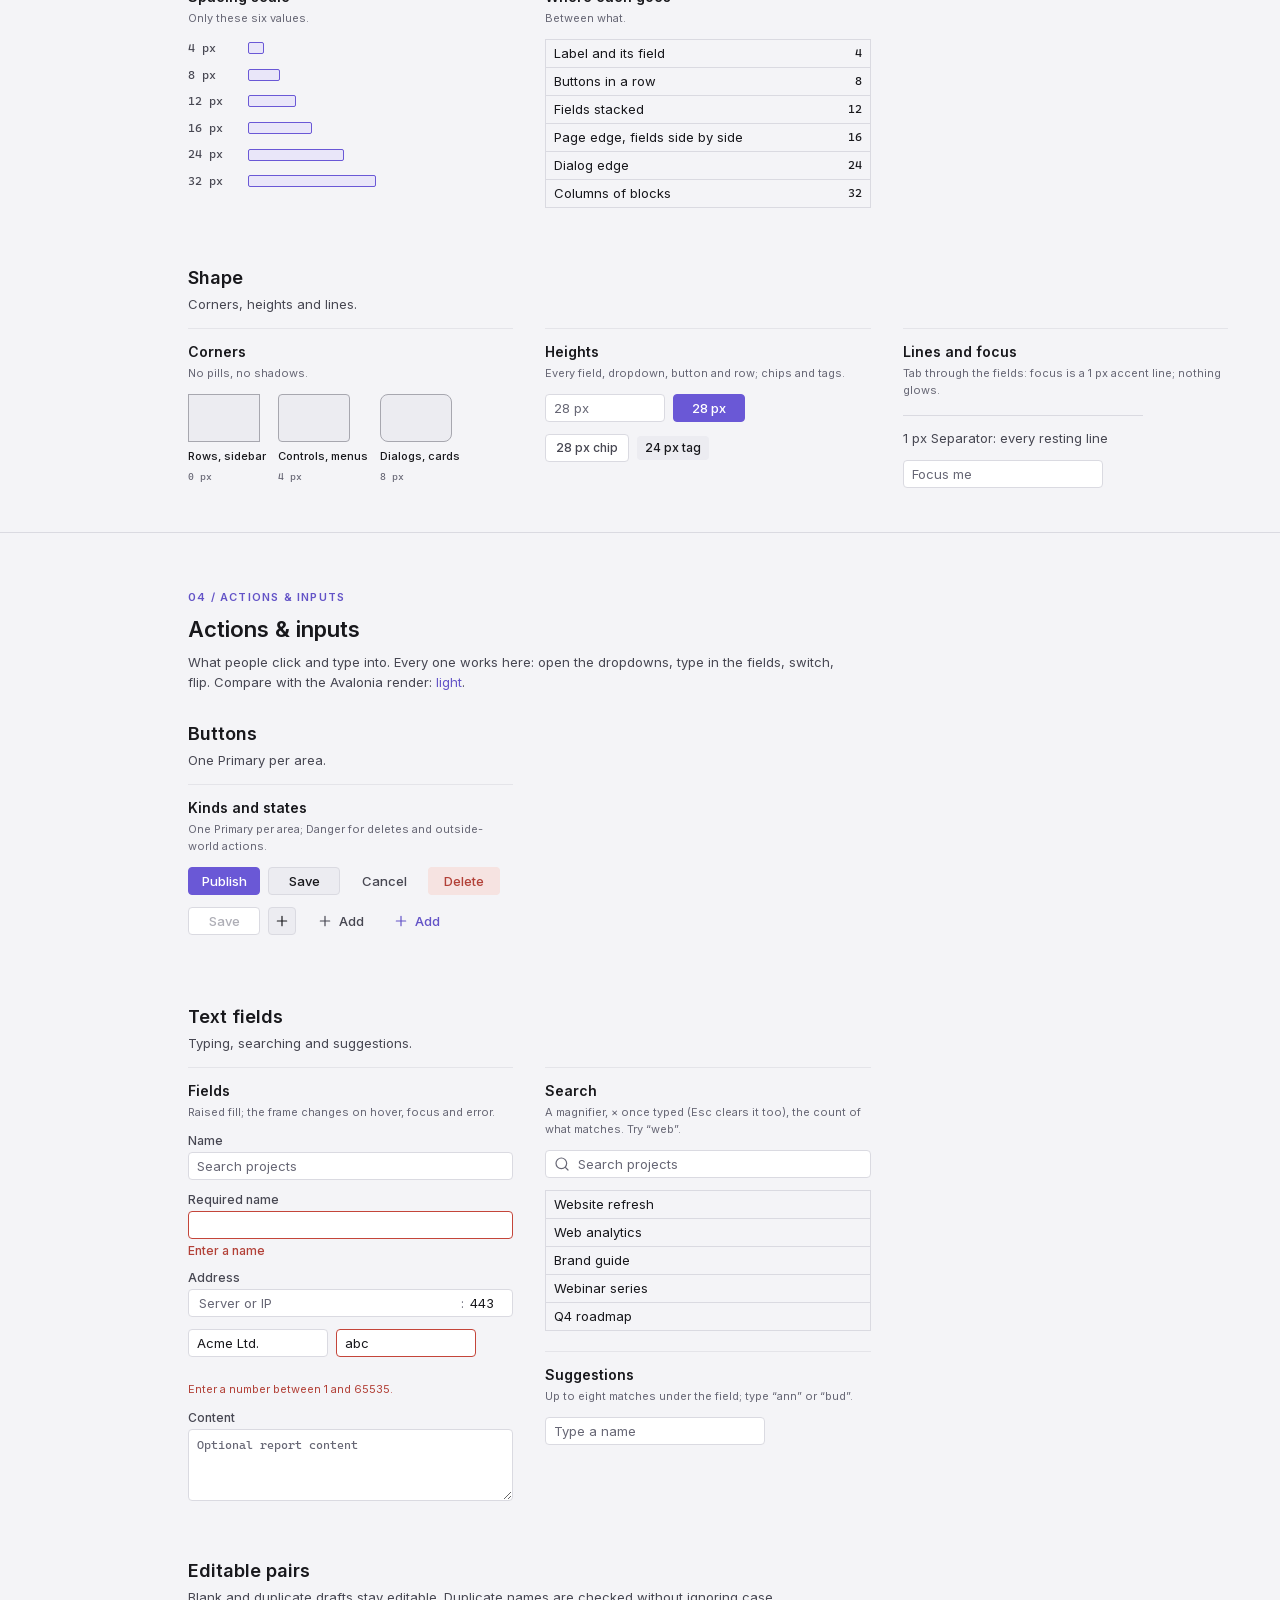
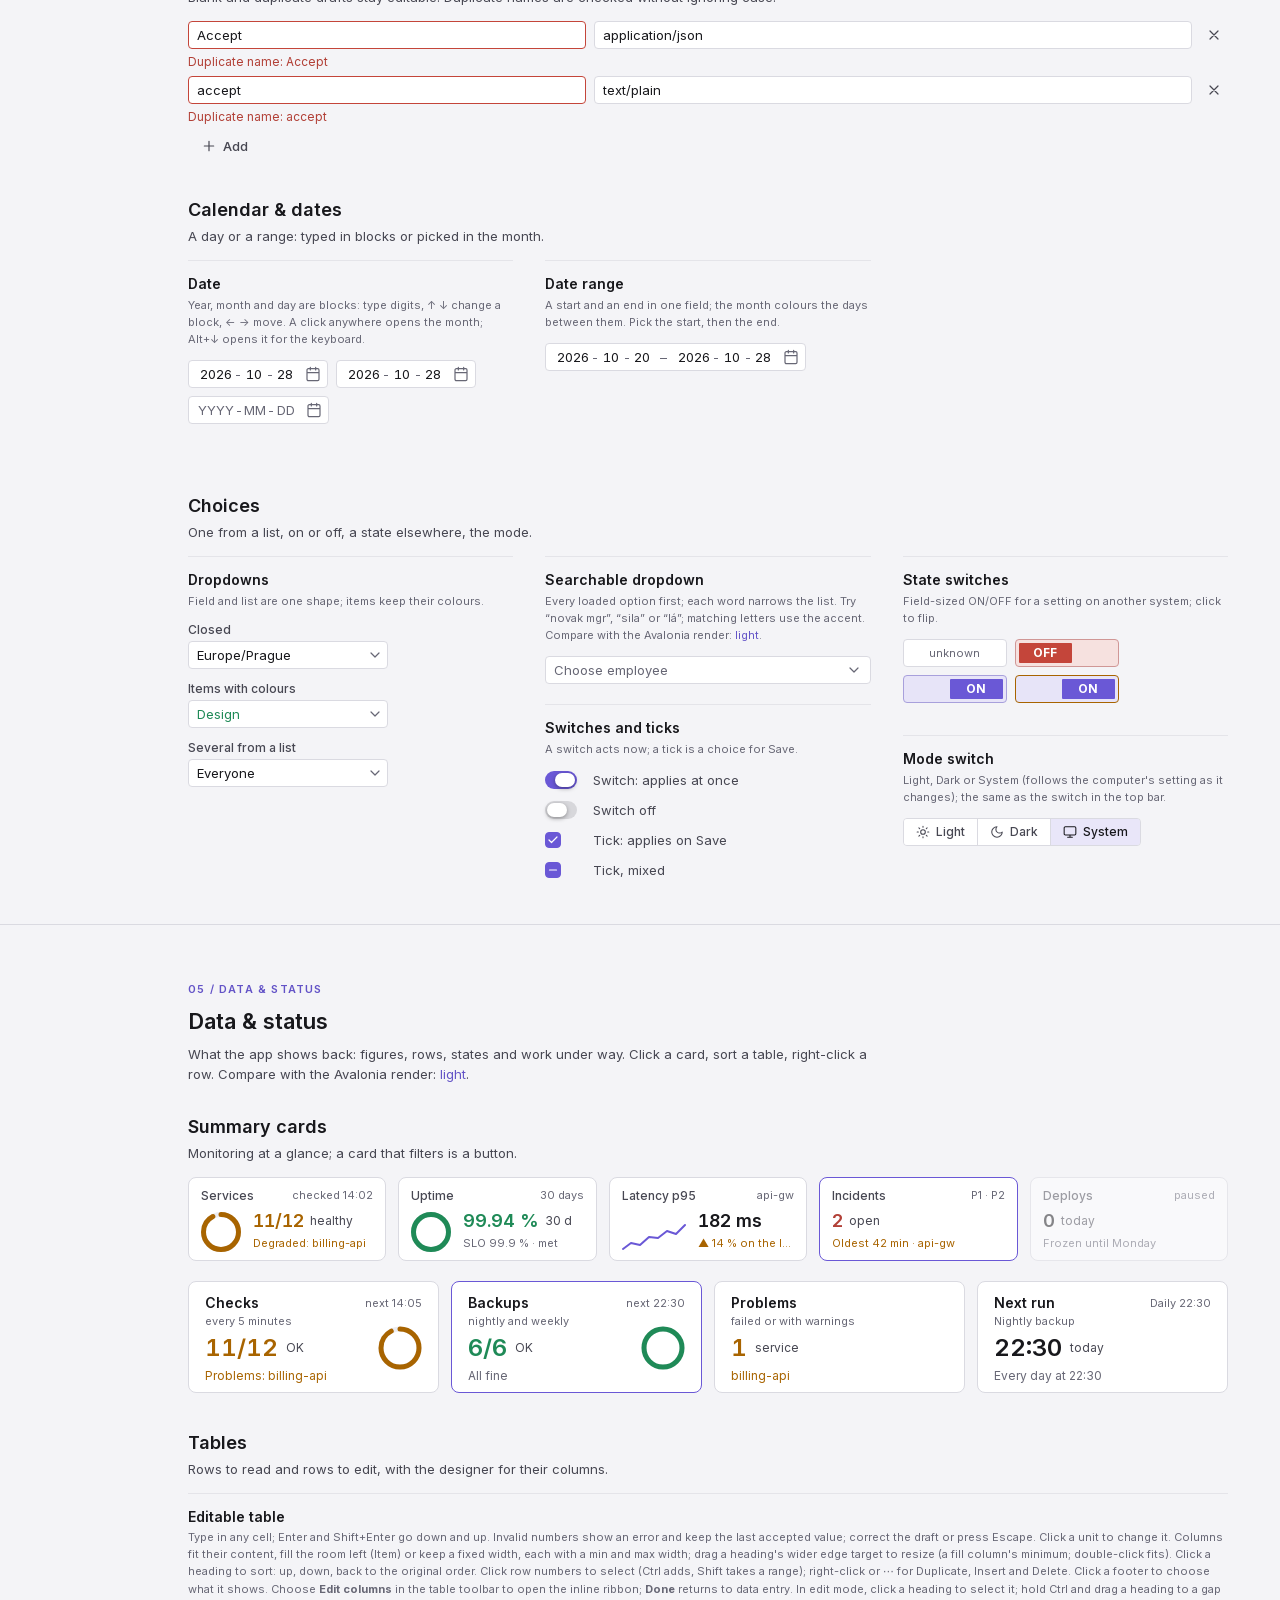
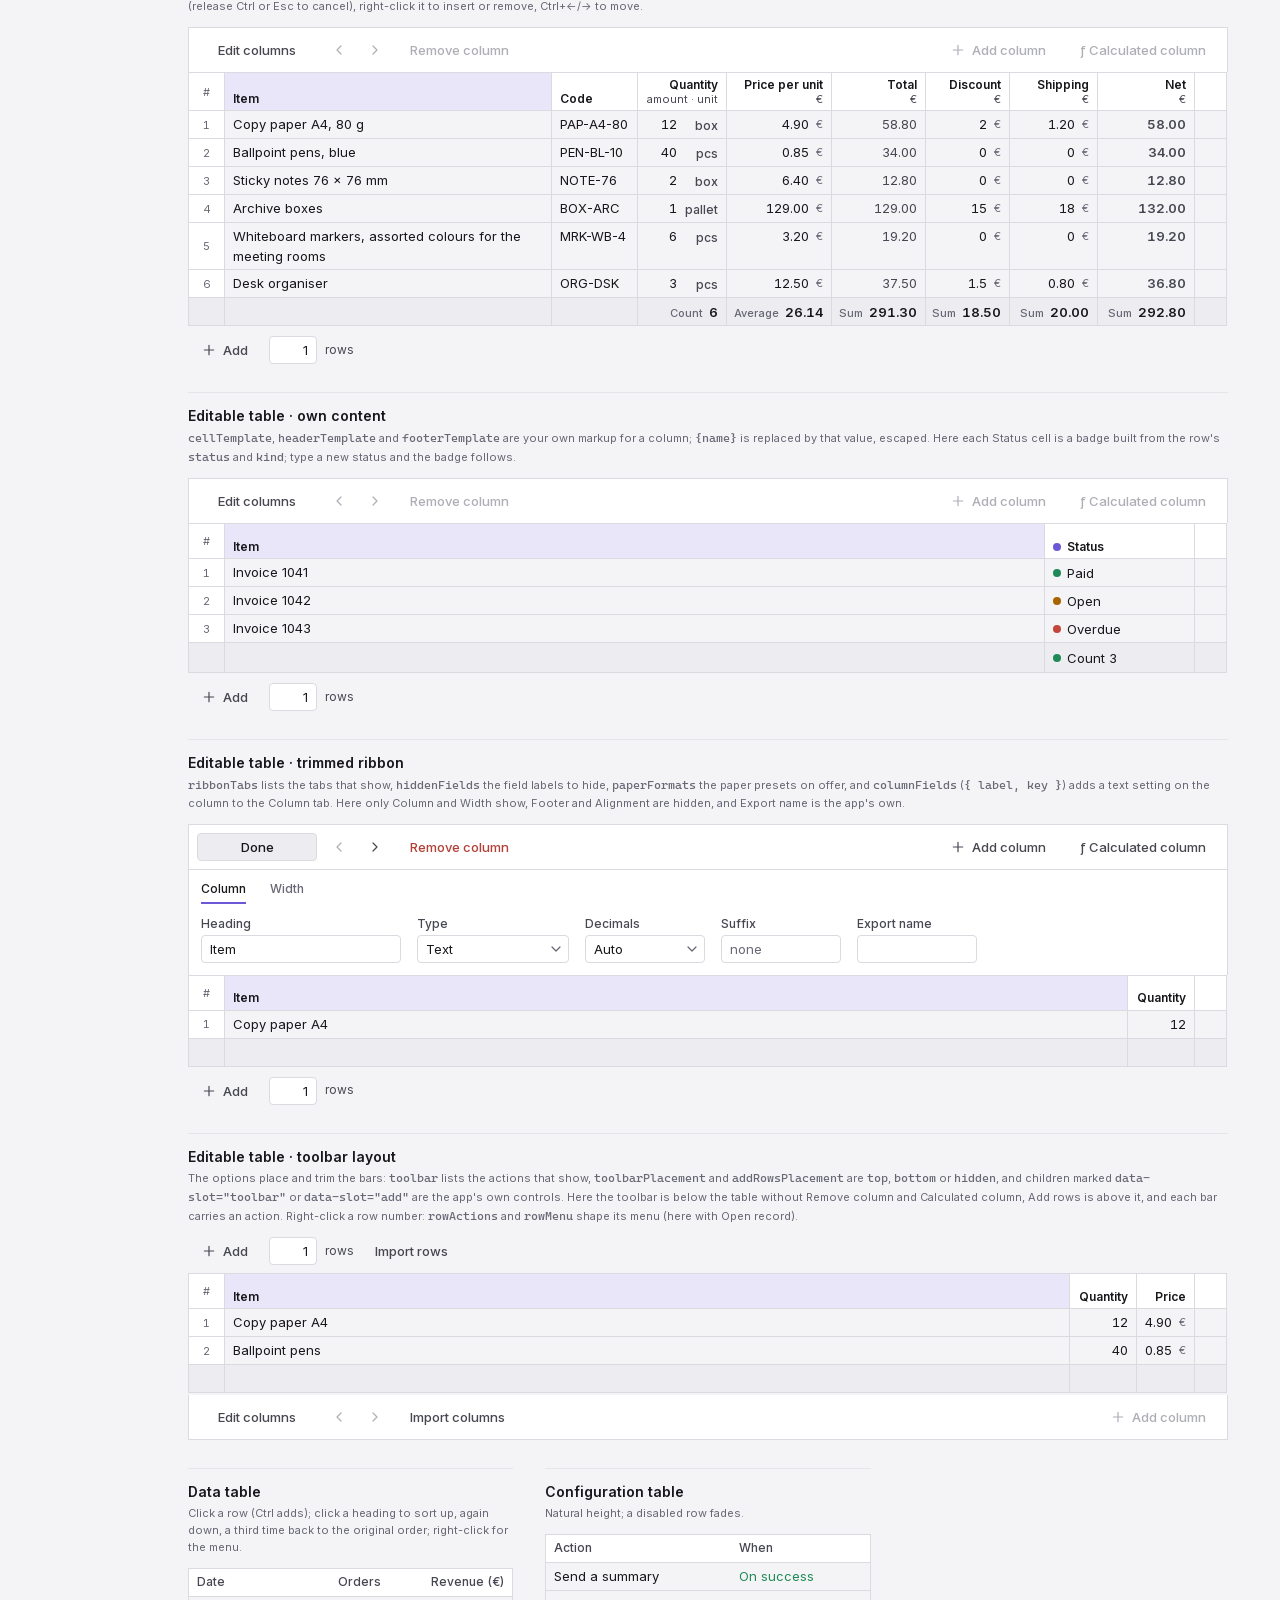
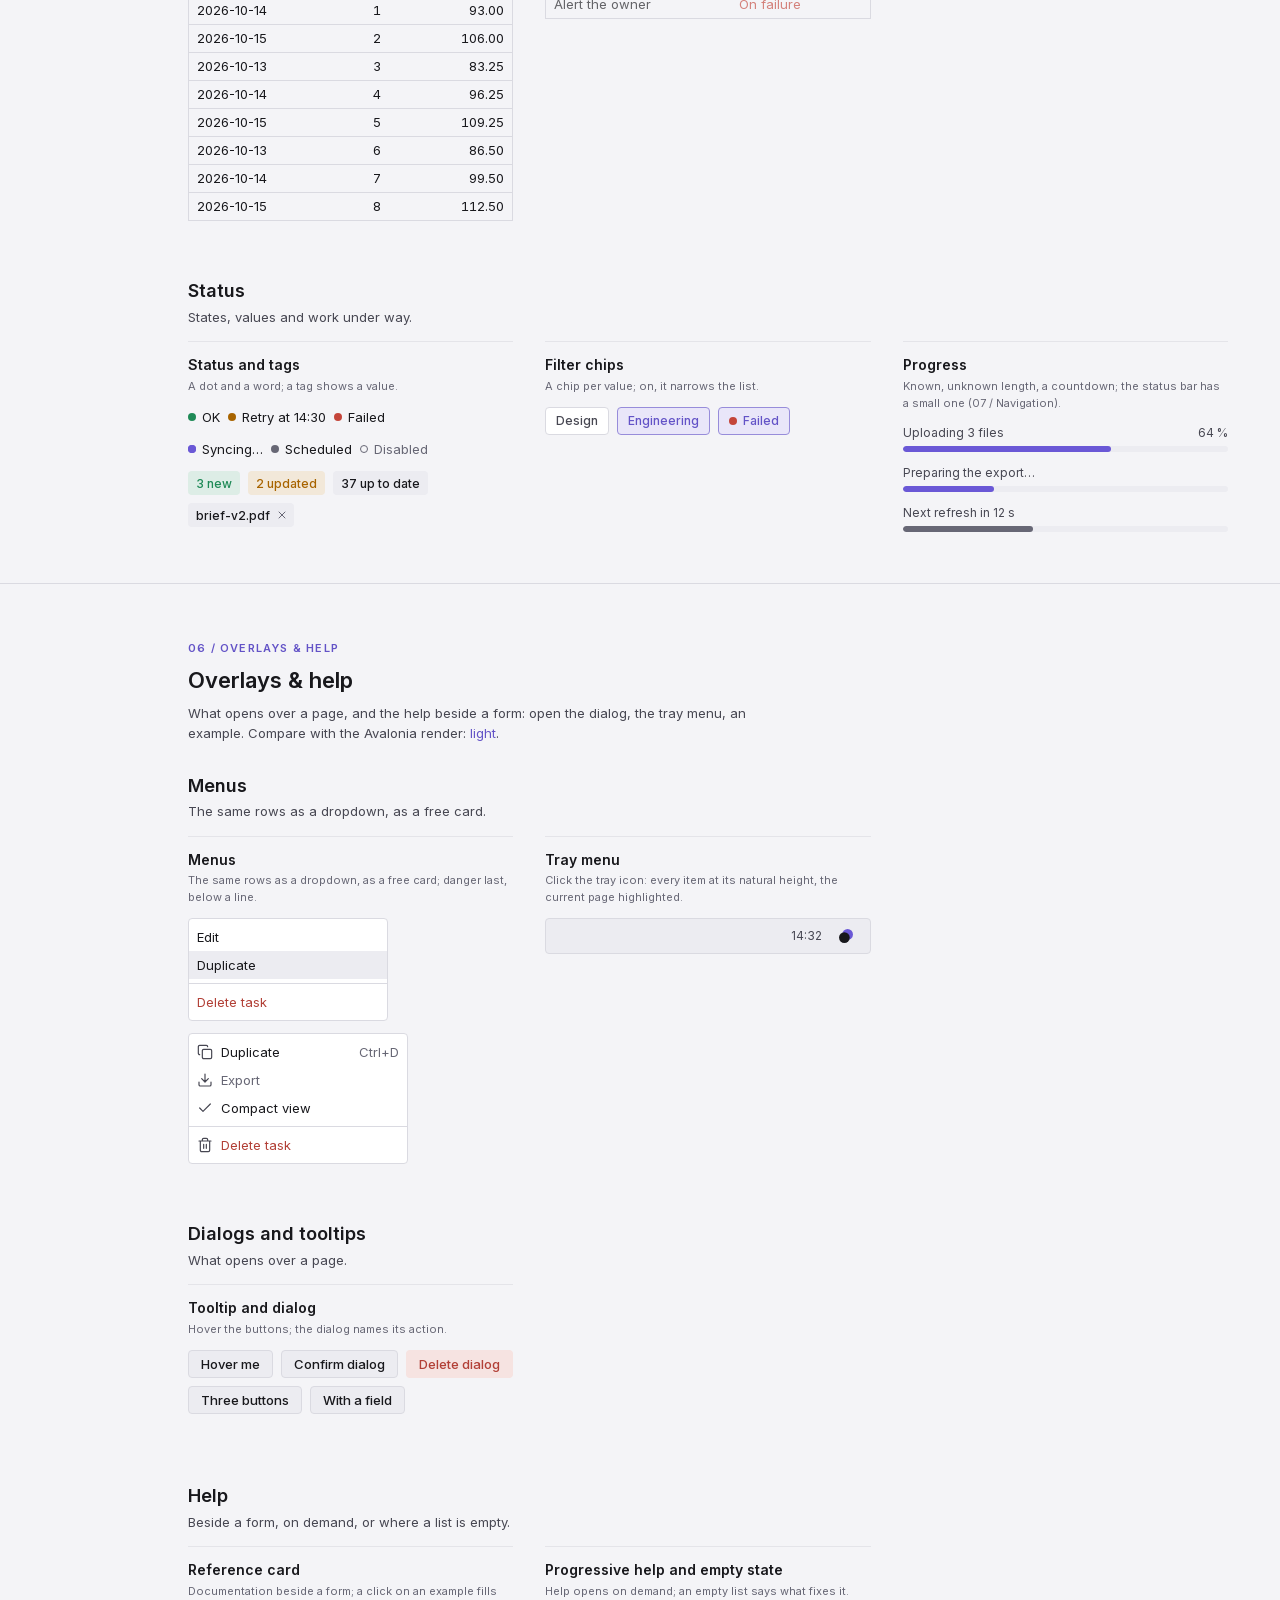
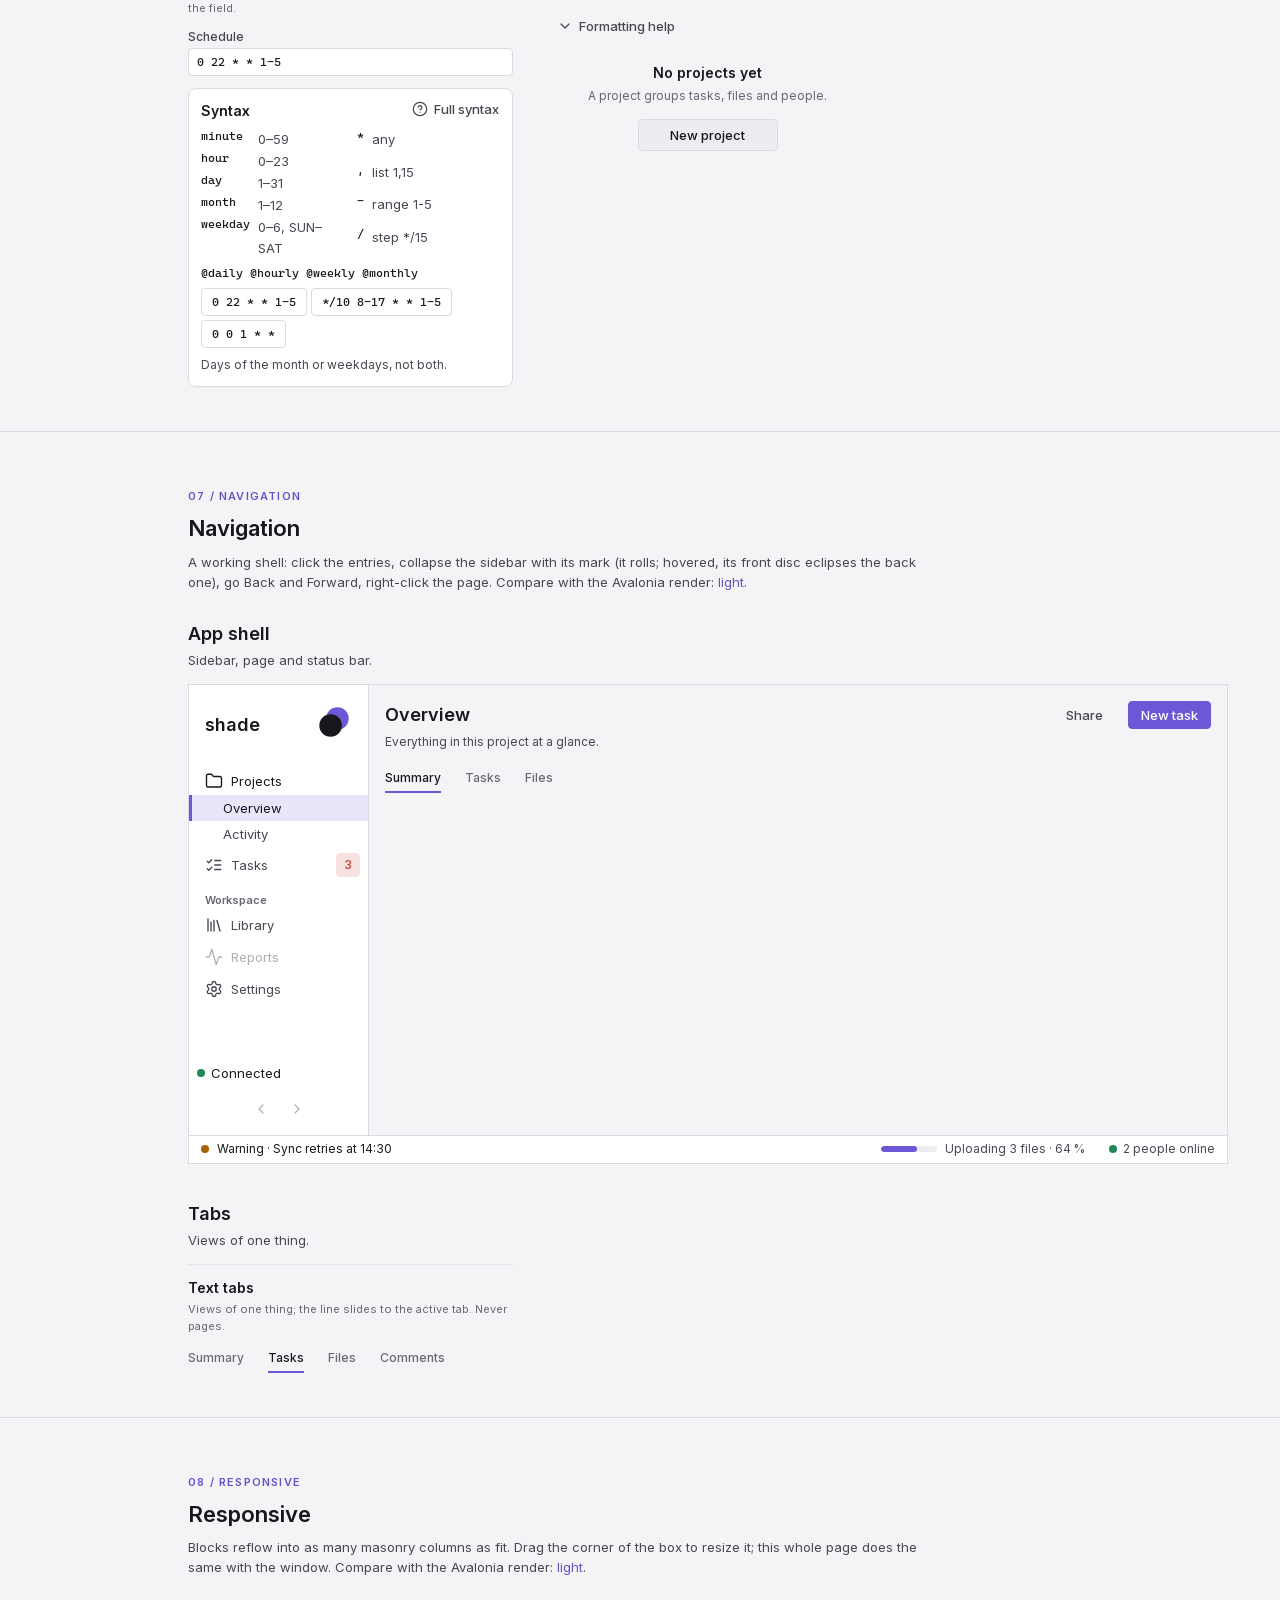
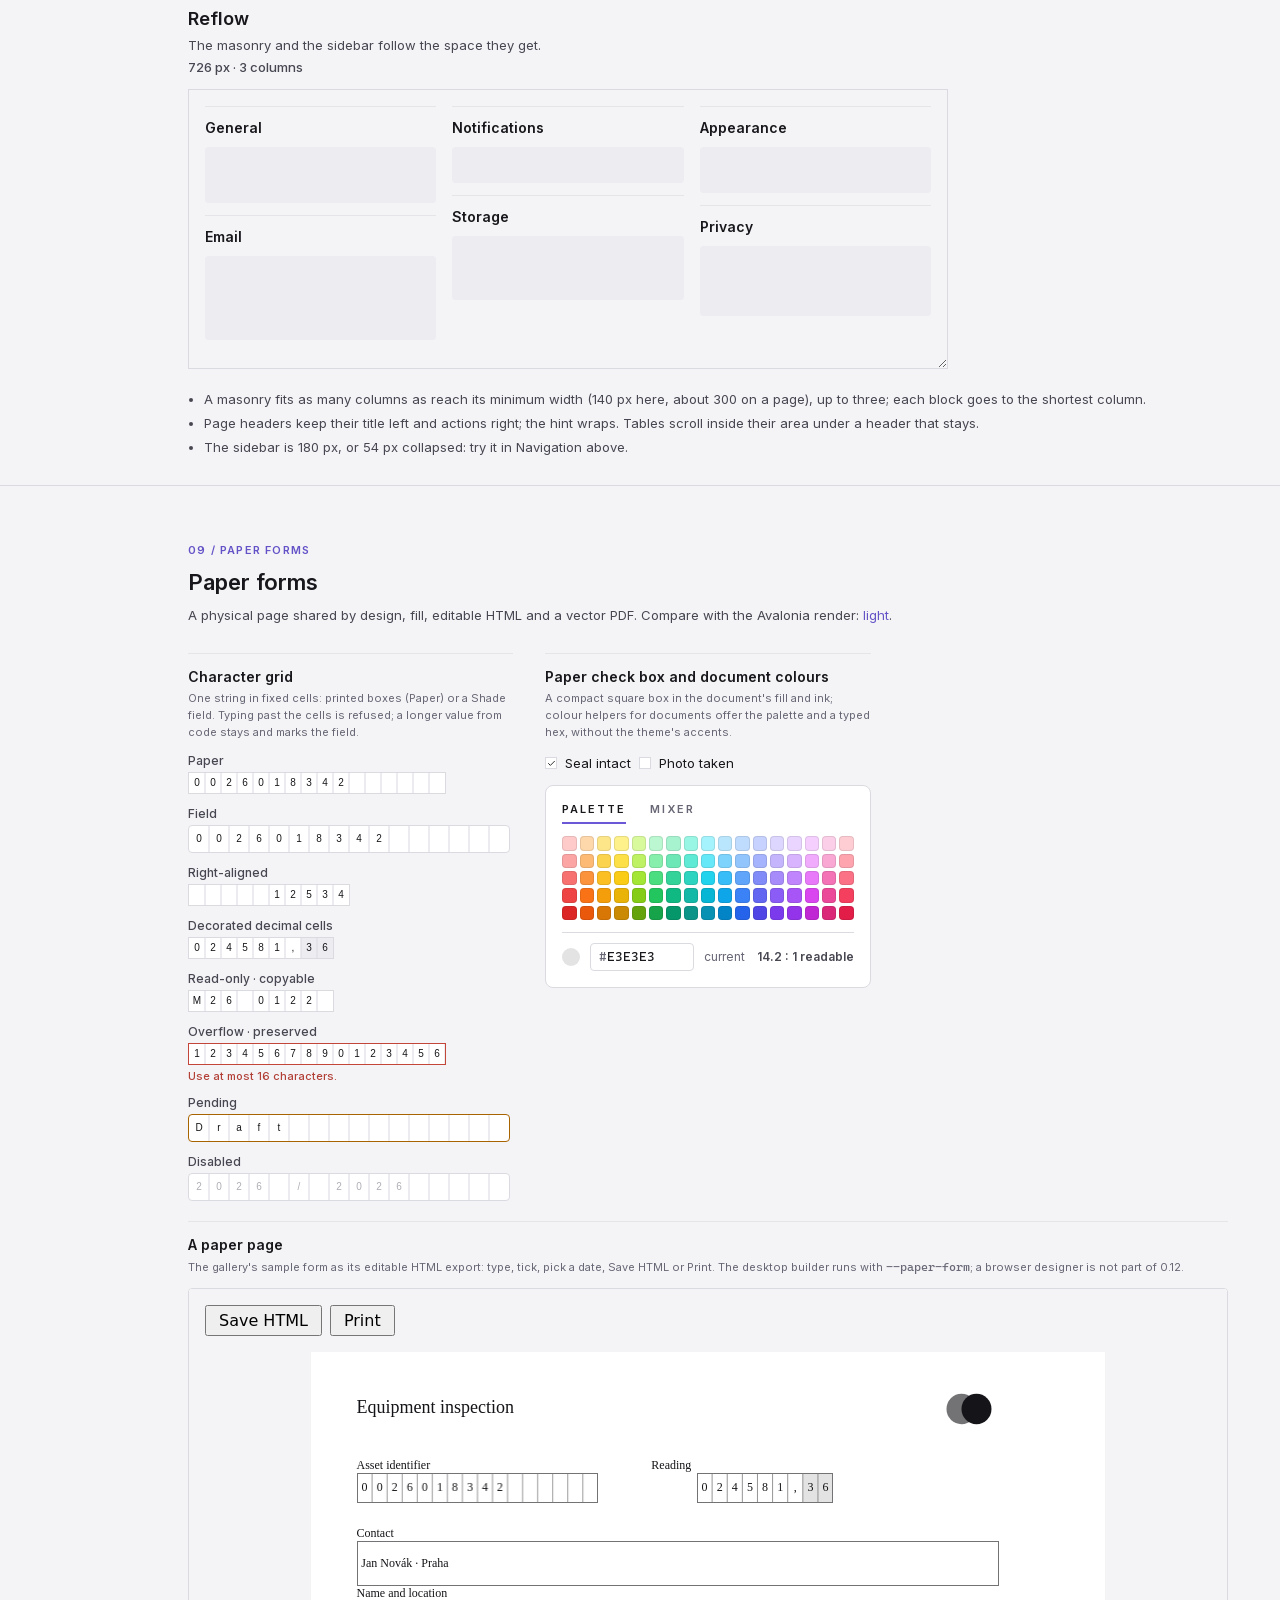
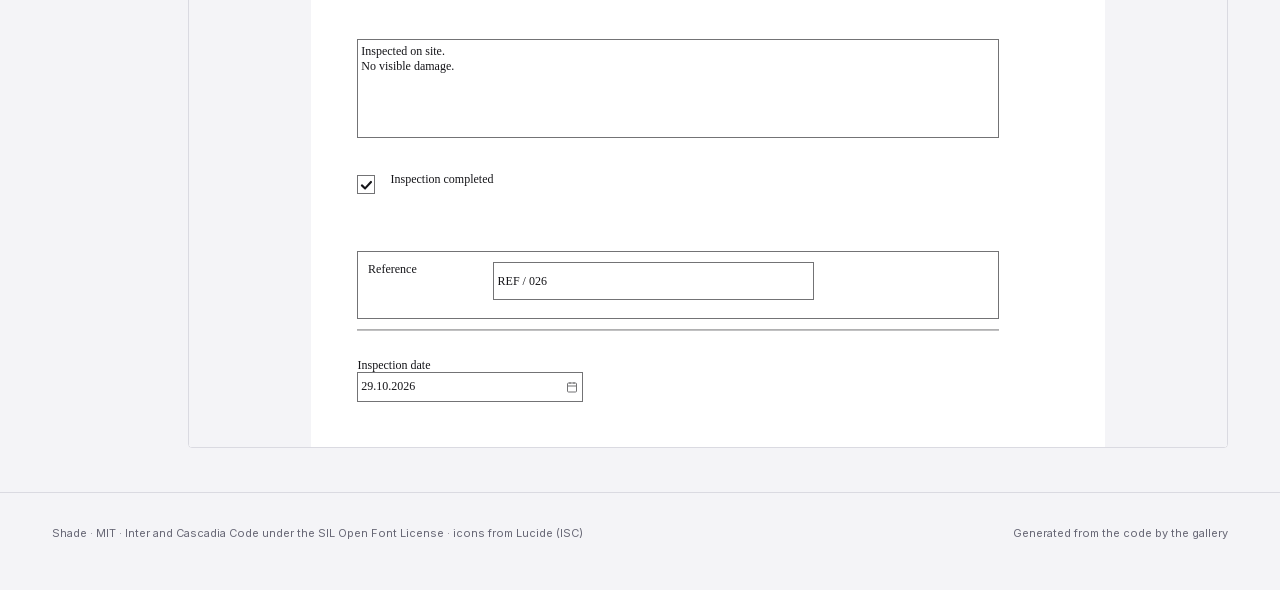
==== commit e8067f9c: "0.12.0: version, CHANGELOG, API listing shipped, README install version Also: the live page's sample" ====
--- a/docs/index.html
+++ b/docs/index.html
@@ -238,7 +238,7 @@
         <a class="btn" href="https://github.com/jurasekdominik/shade/blob/main/DESIGN.md">DESIGN.md</a>
         <a class="btn" href="https://github.com/jurasekdominik/shade/blob/main/docs/DESIGN_SYSTEM.md">The rules</a>
       </div>
-      <code class="install">&lt;PackageReference Include="Shade" Version="0.11.0" /&gt;</code>
+      <code class="install">&lt;PackageReference Include="Shade" Version="0.12.0" /&gt;</code>
     </div>
   </div>
 
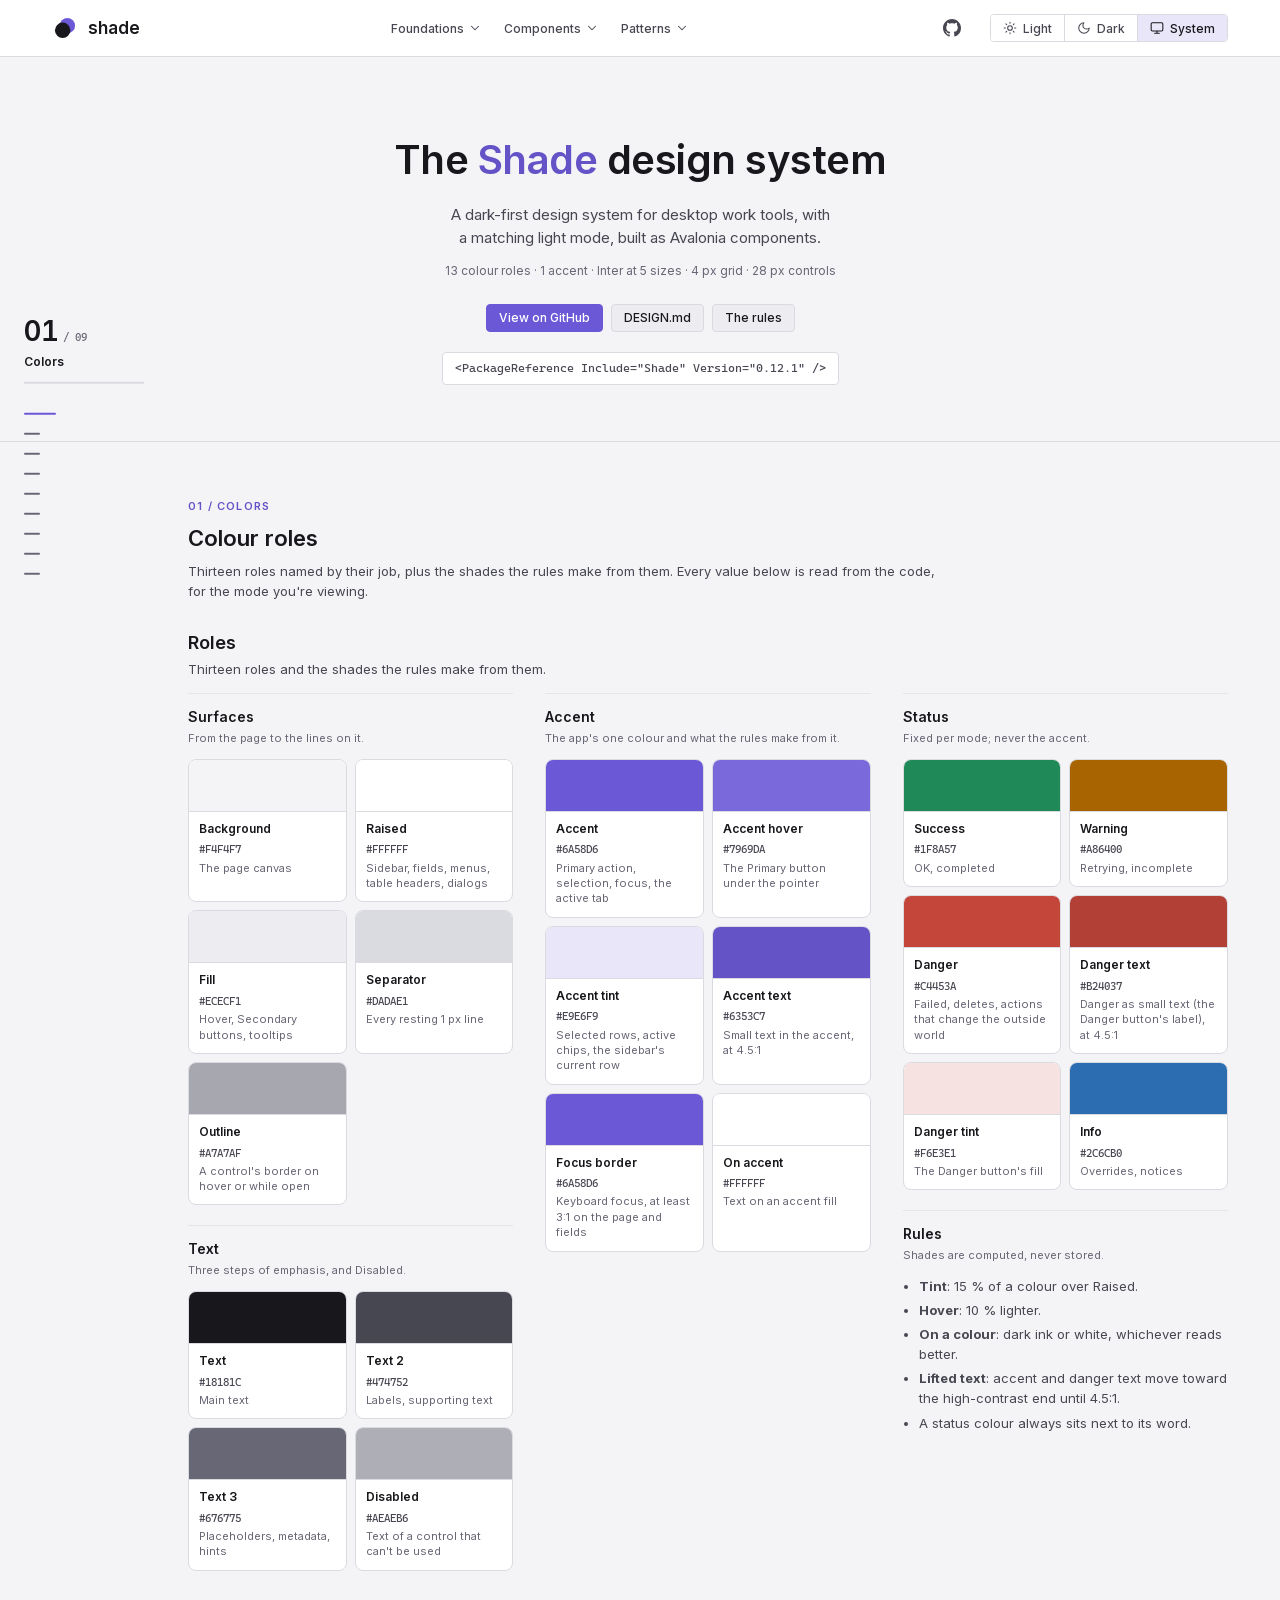
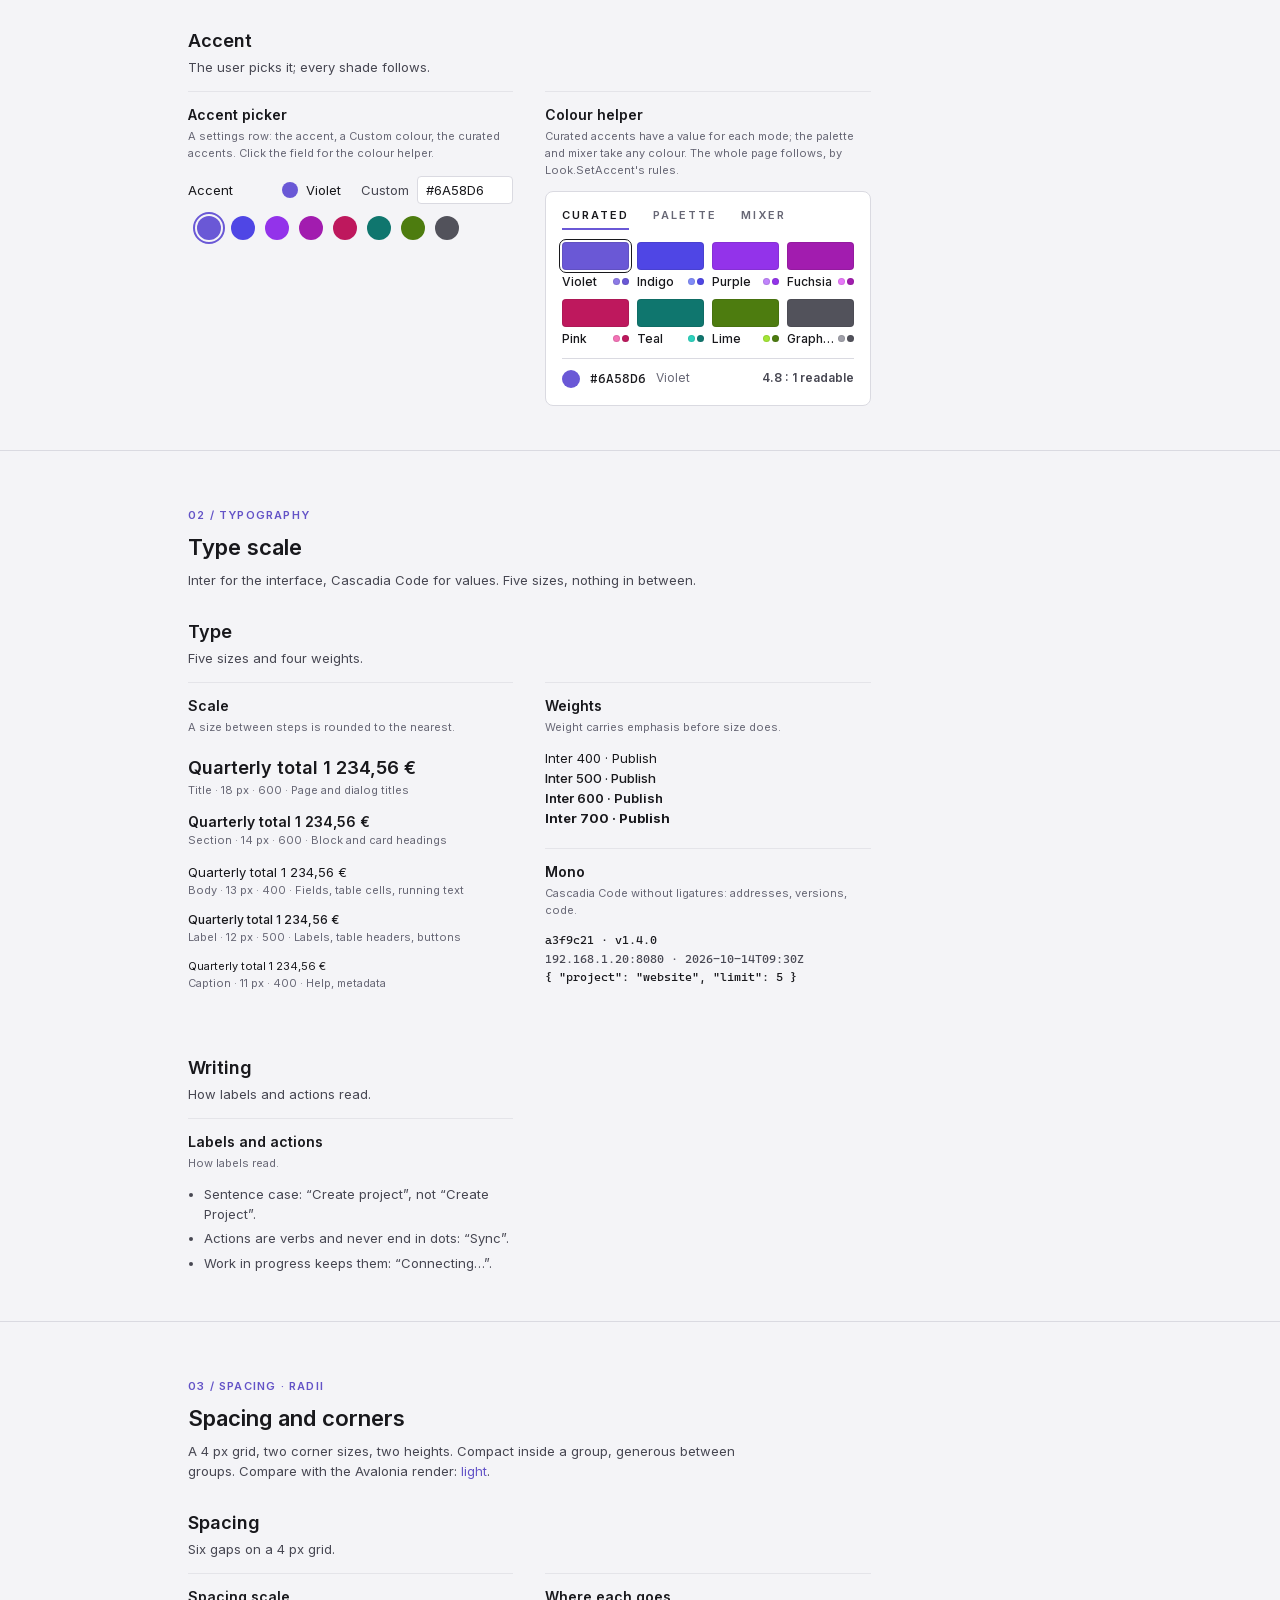
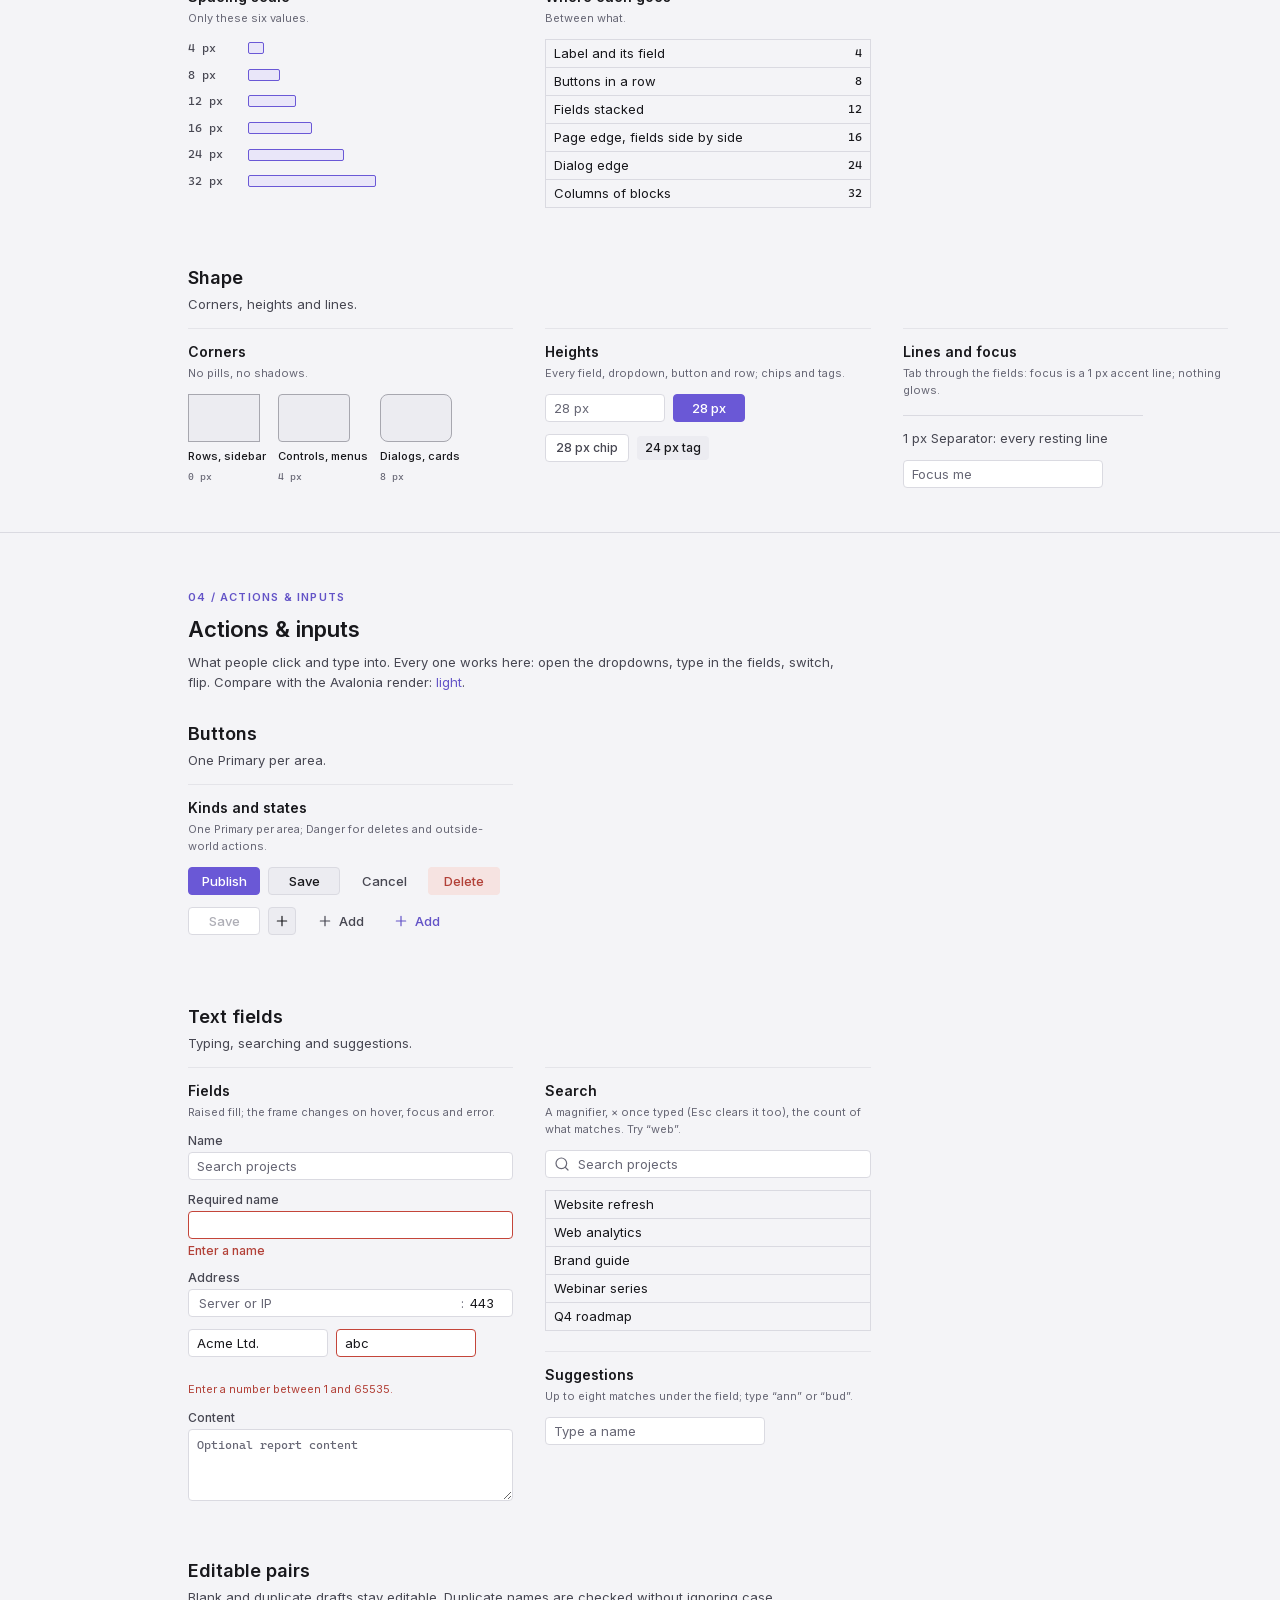
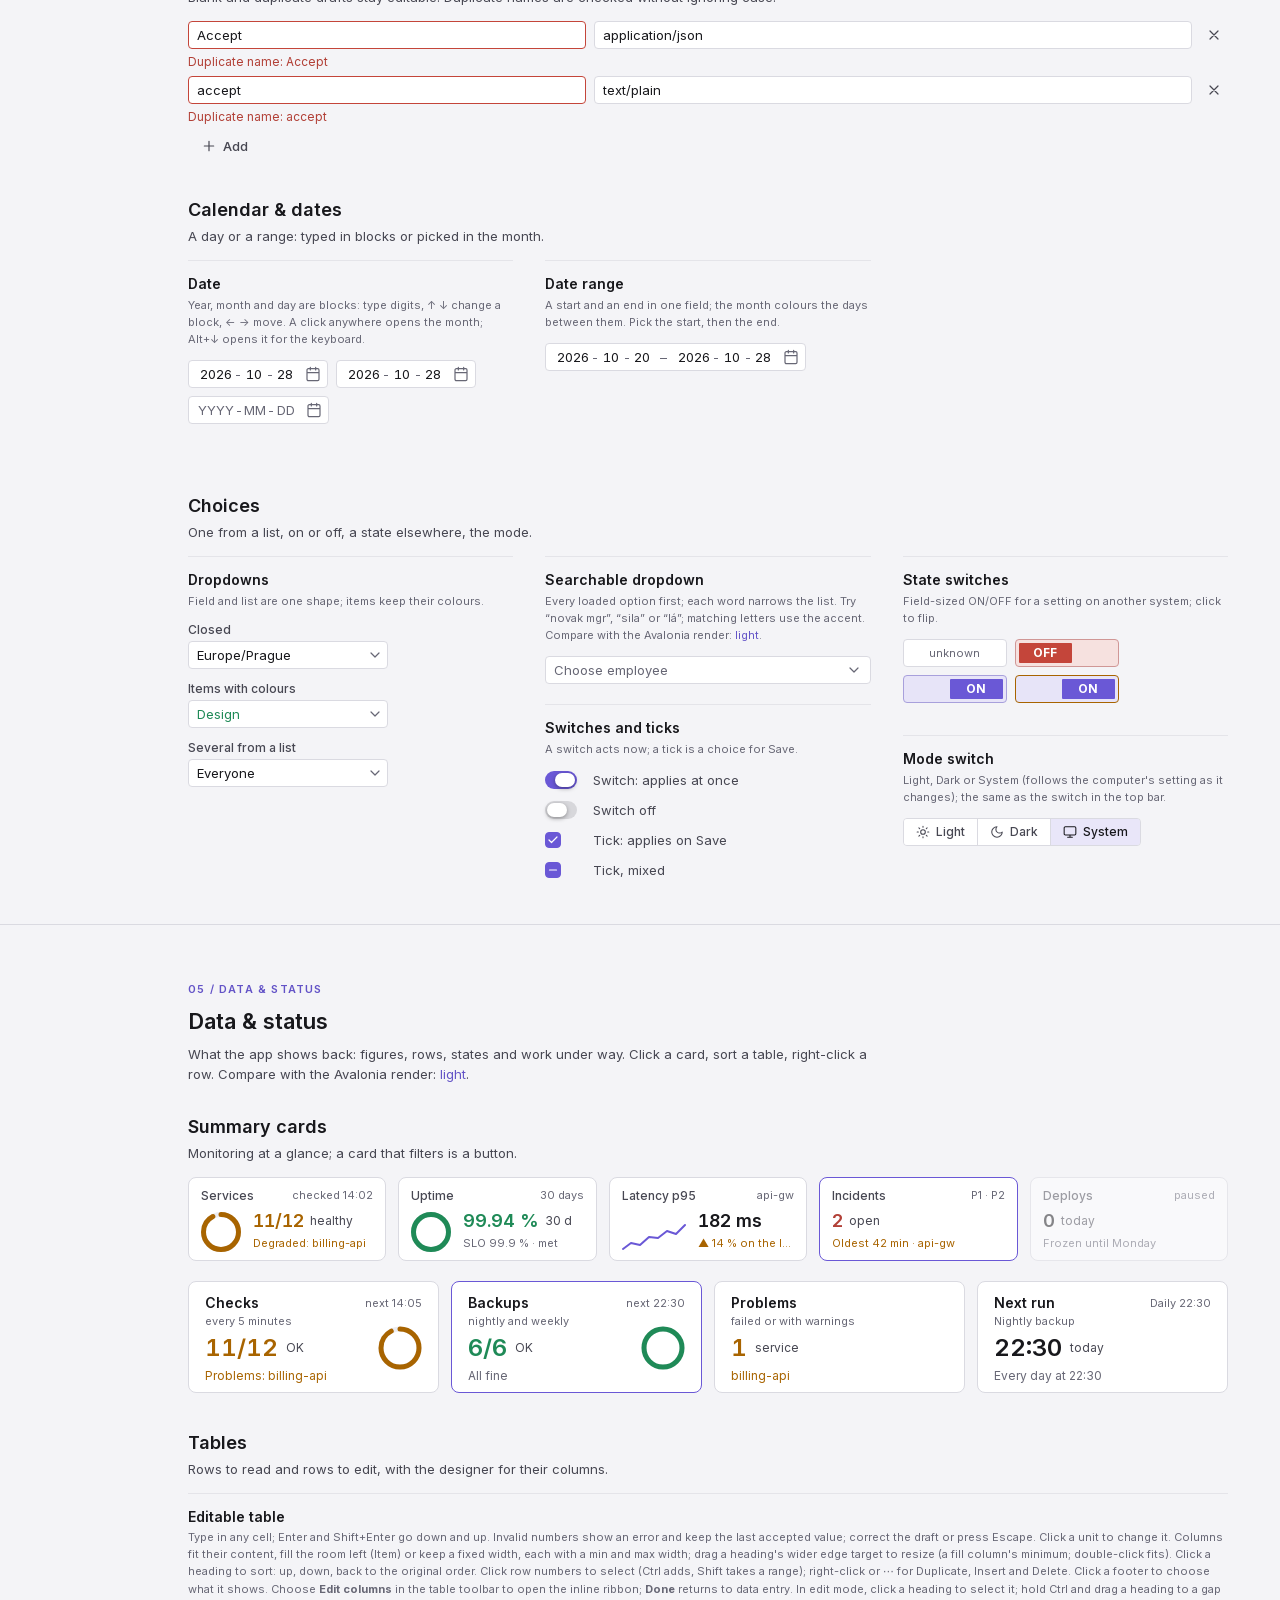
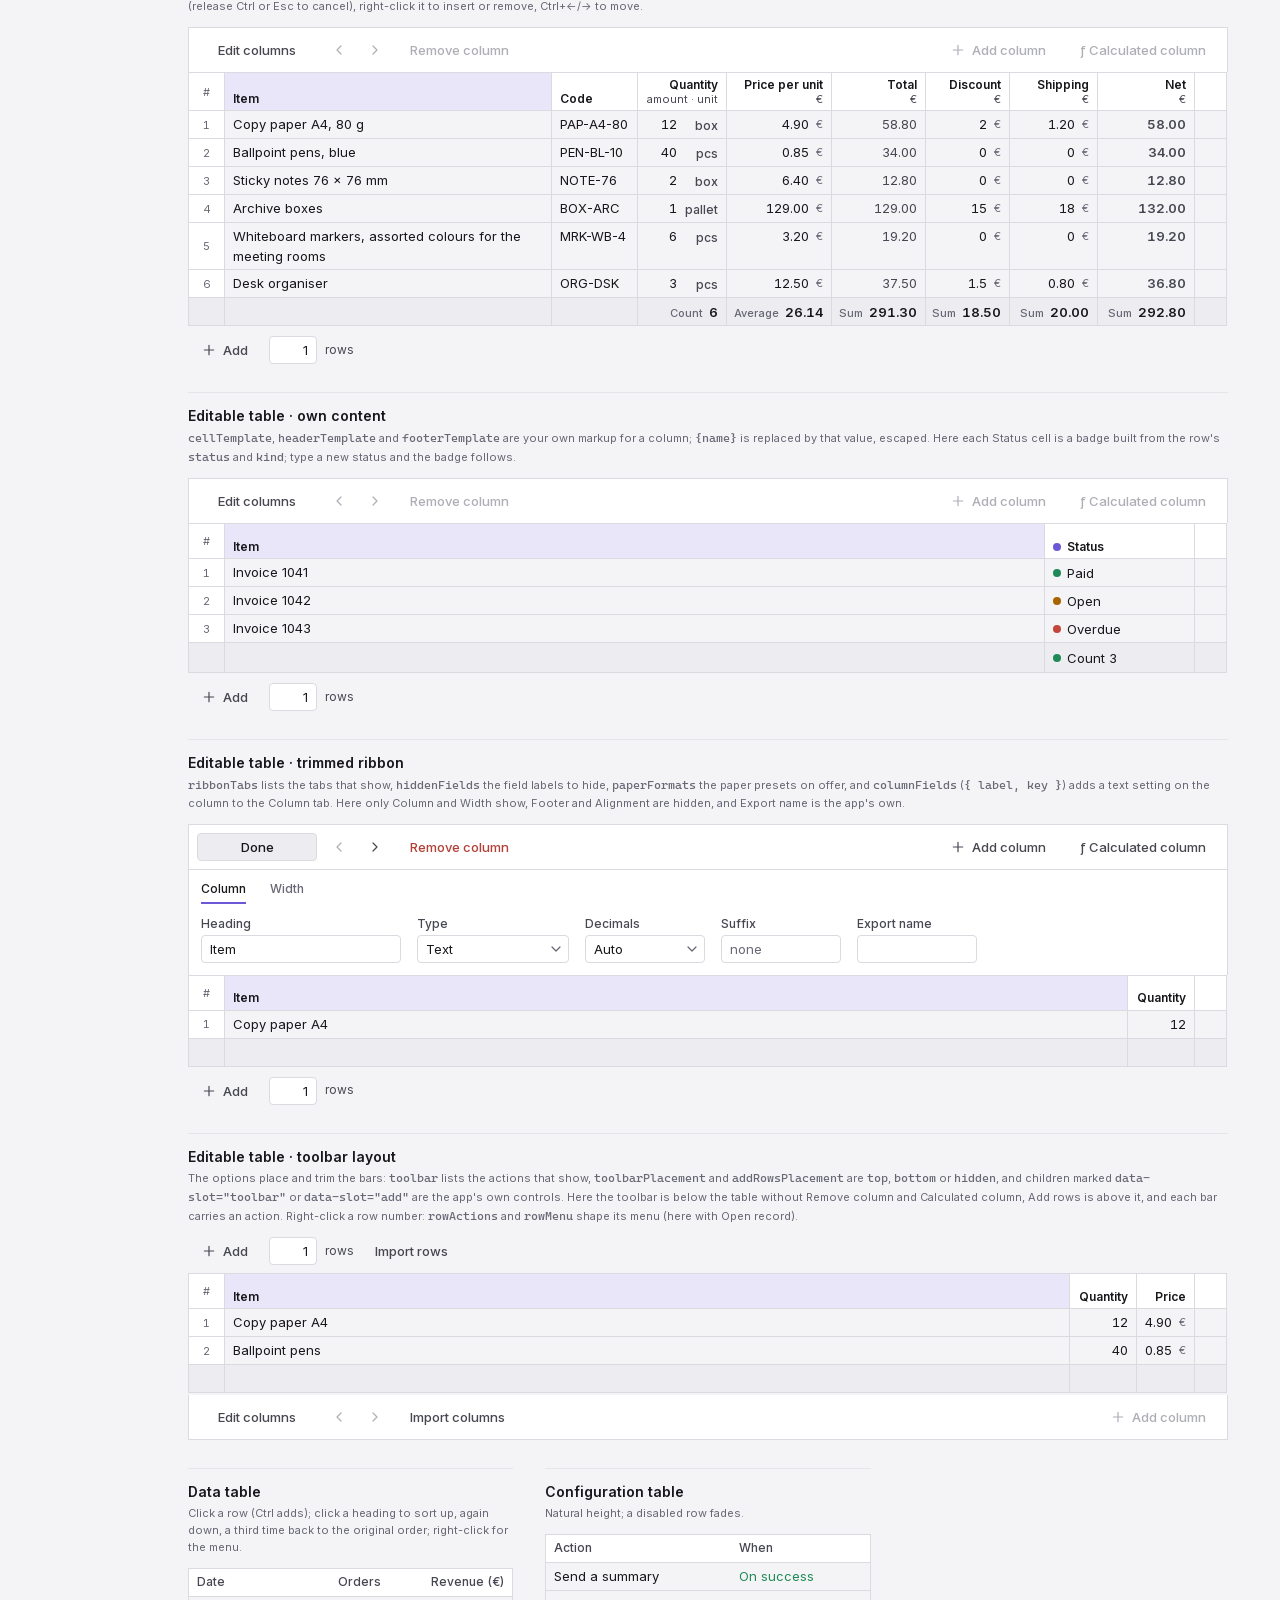
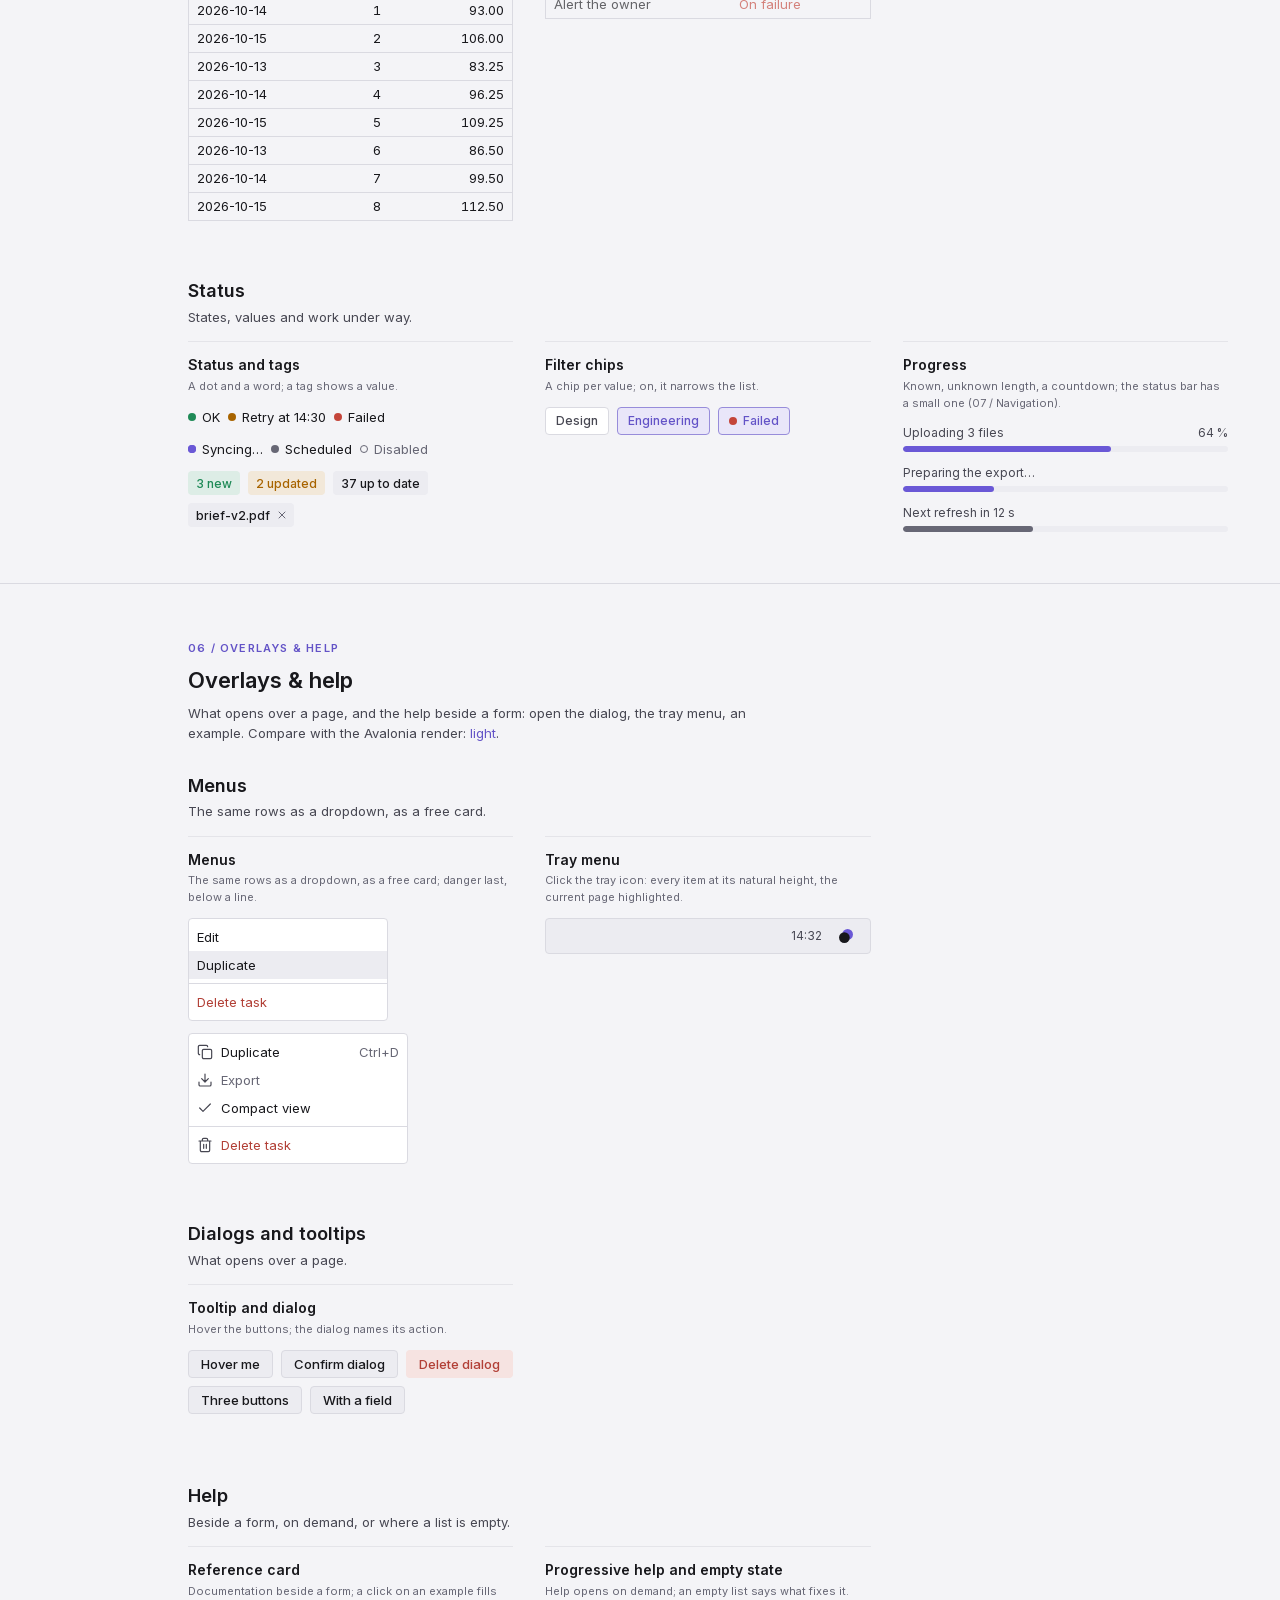
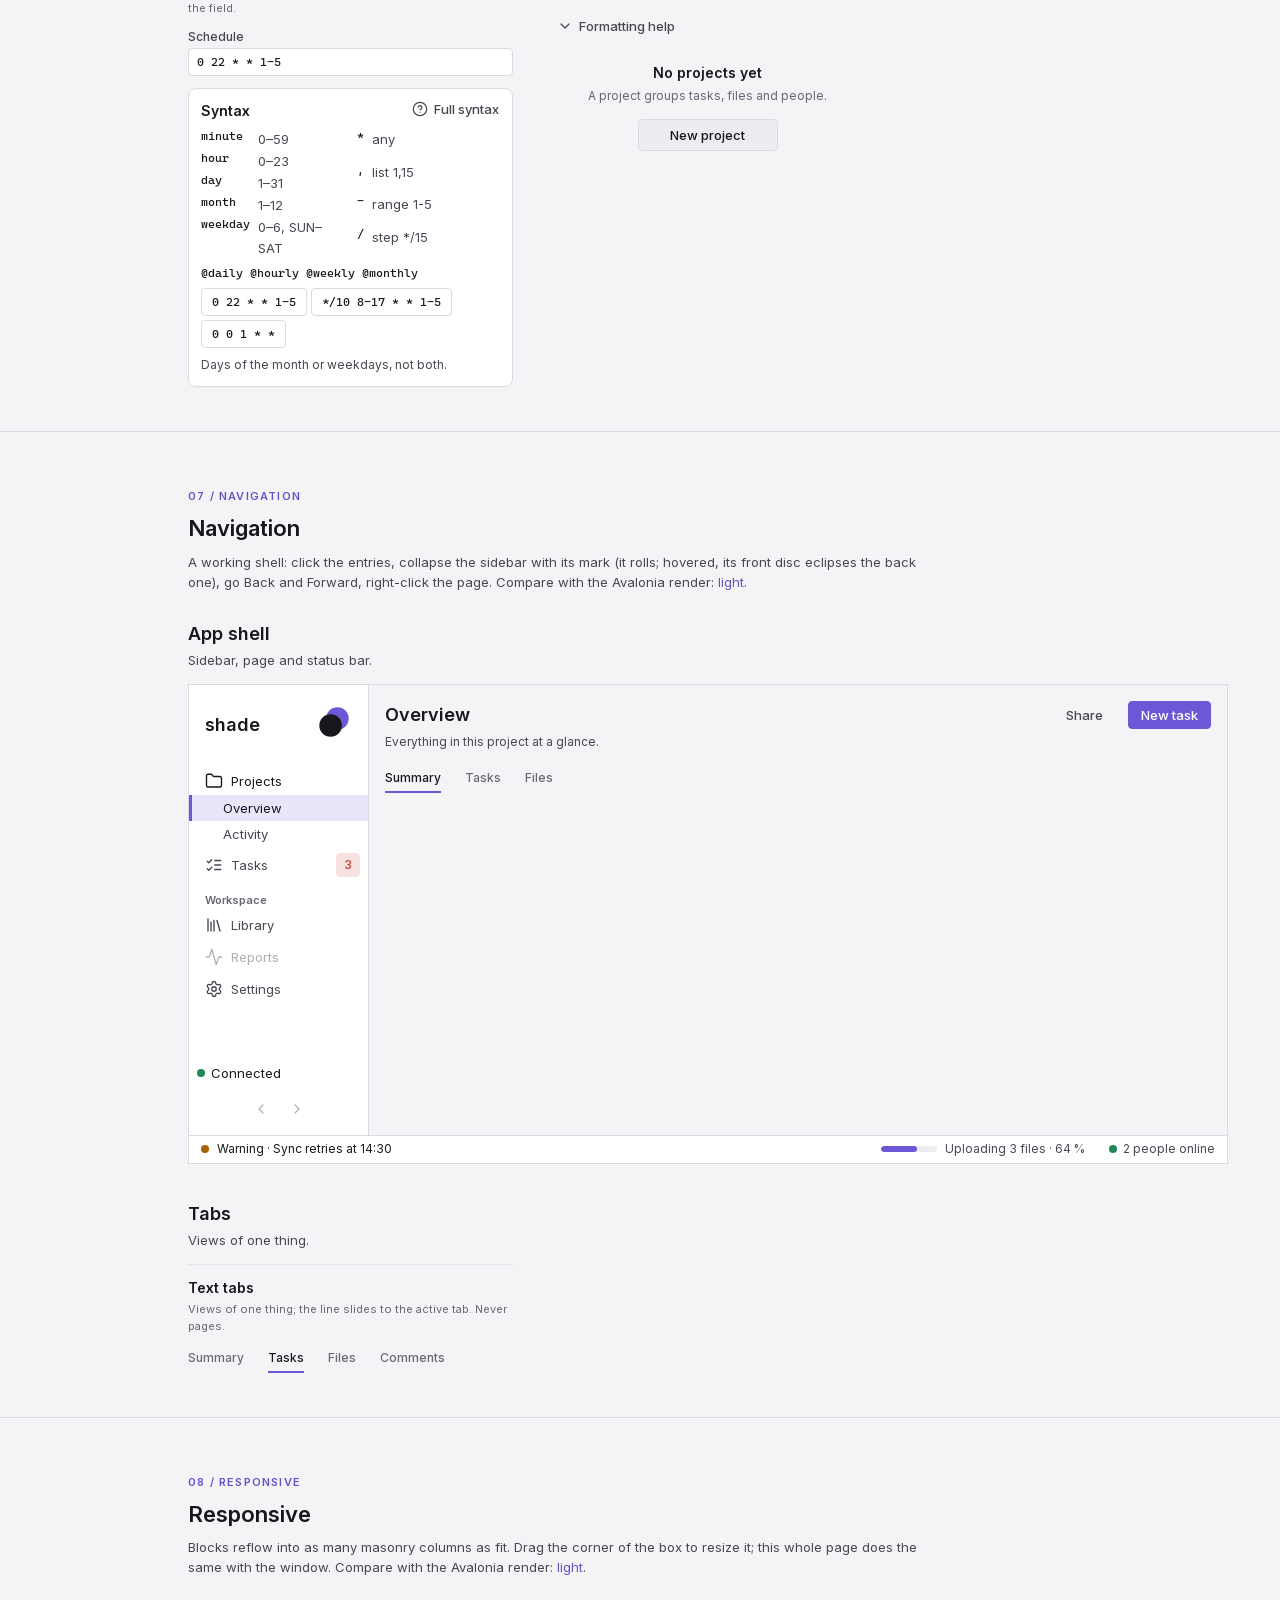
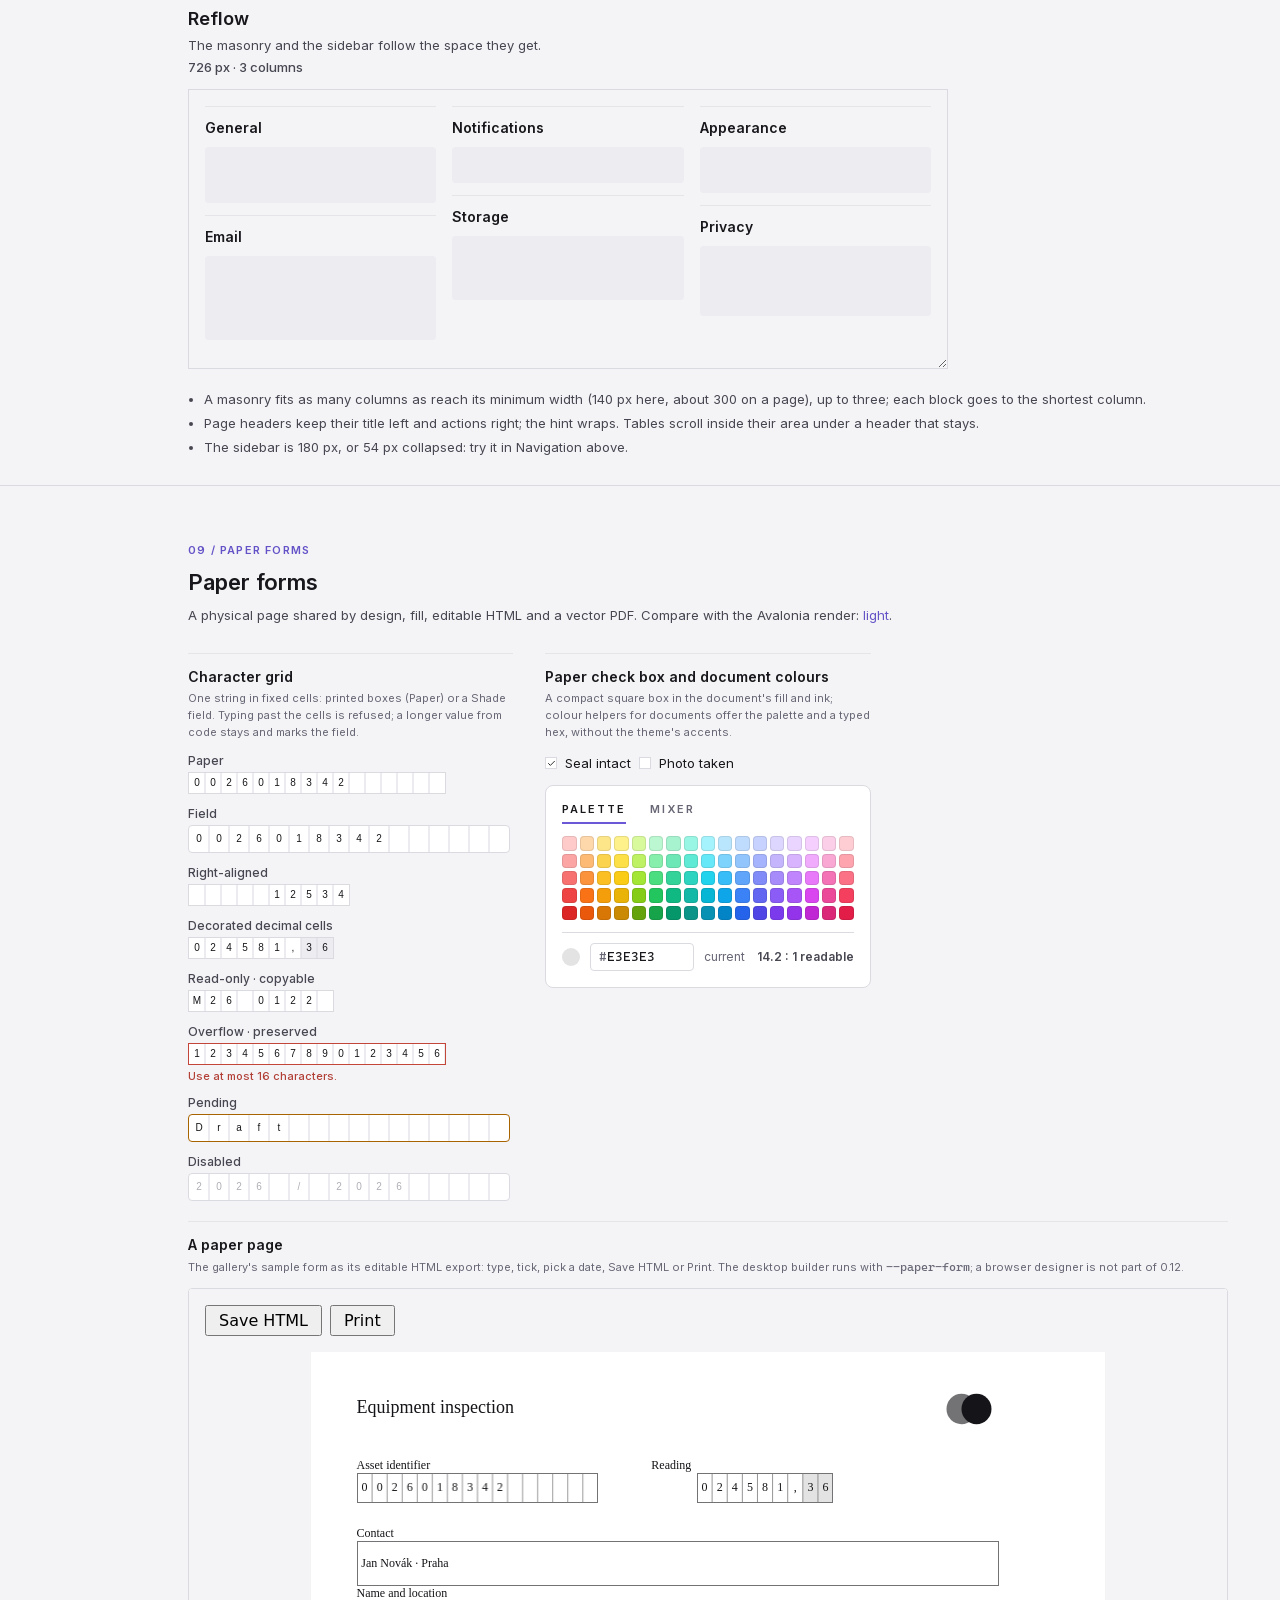
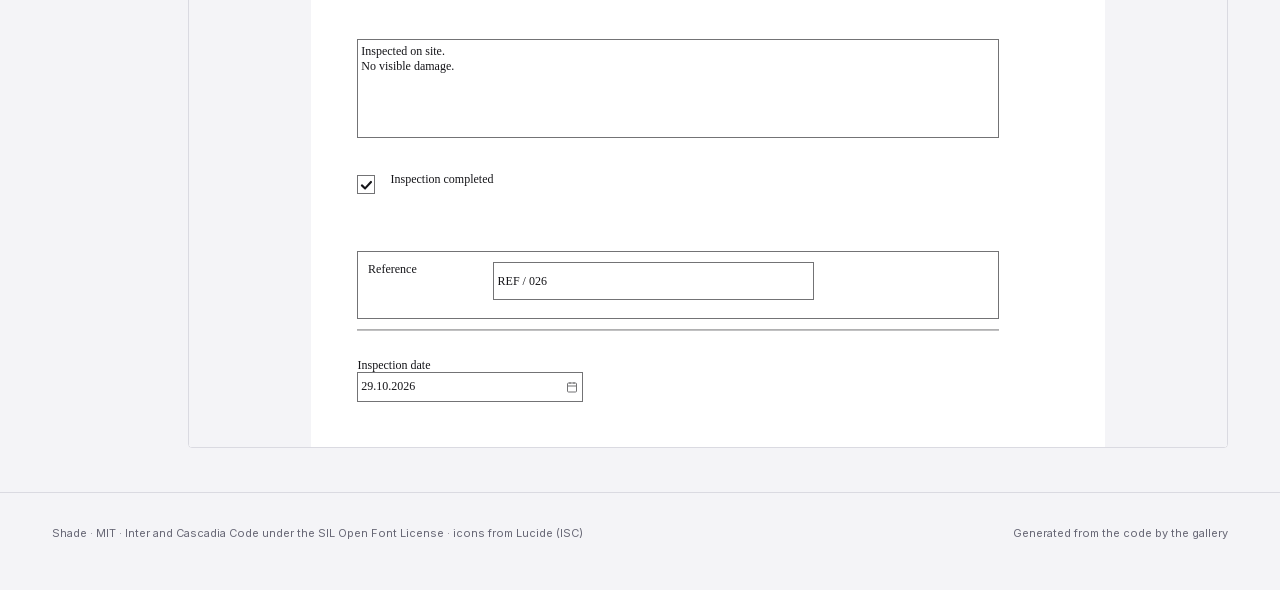
==== commit de8b5486: "0.12.1: version, CHANGELOG, API listing shipped, README install version" ====
--- a/docs/index.html
+++ b/docs/index.html
@@ -238,7 +238,7 @@
         <a class="btn" href="https://github.com/jurasekdominik/shade/blob/main/DESIGN.md">DESIGN.md</a>
         <a class="btn" href="https://github.com/jurasekdominik/shade/blob/main/docs/DESIGN_SYSTEM.md">The rules</a>
       </div>
-      <code class="install">&lt;PackageReference Include="Shade" Version="0.12.0" /&gt;</code>
+      <code class="install">&lt;PackageReference Include="Shade" Version="0.12.1" /&gt;</code>
     </div>
   </div>
 
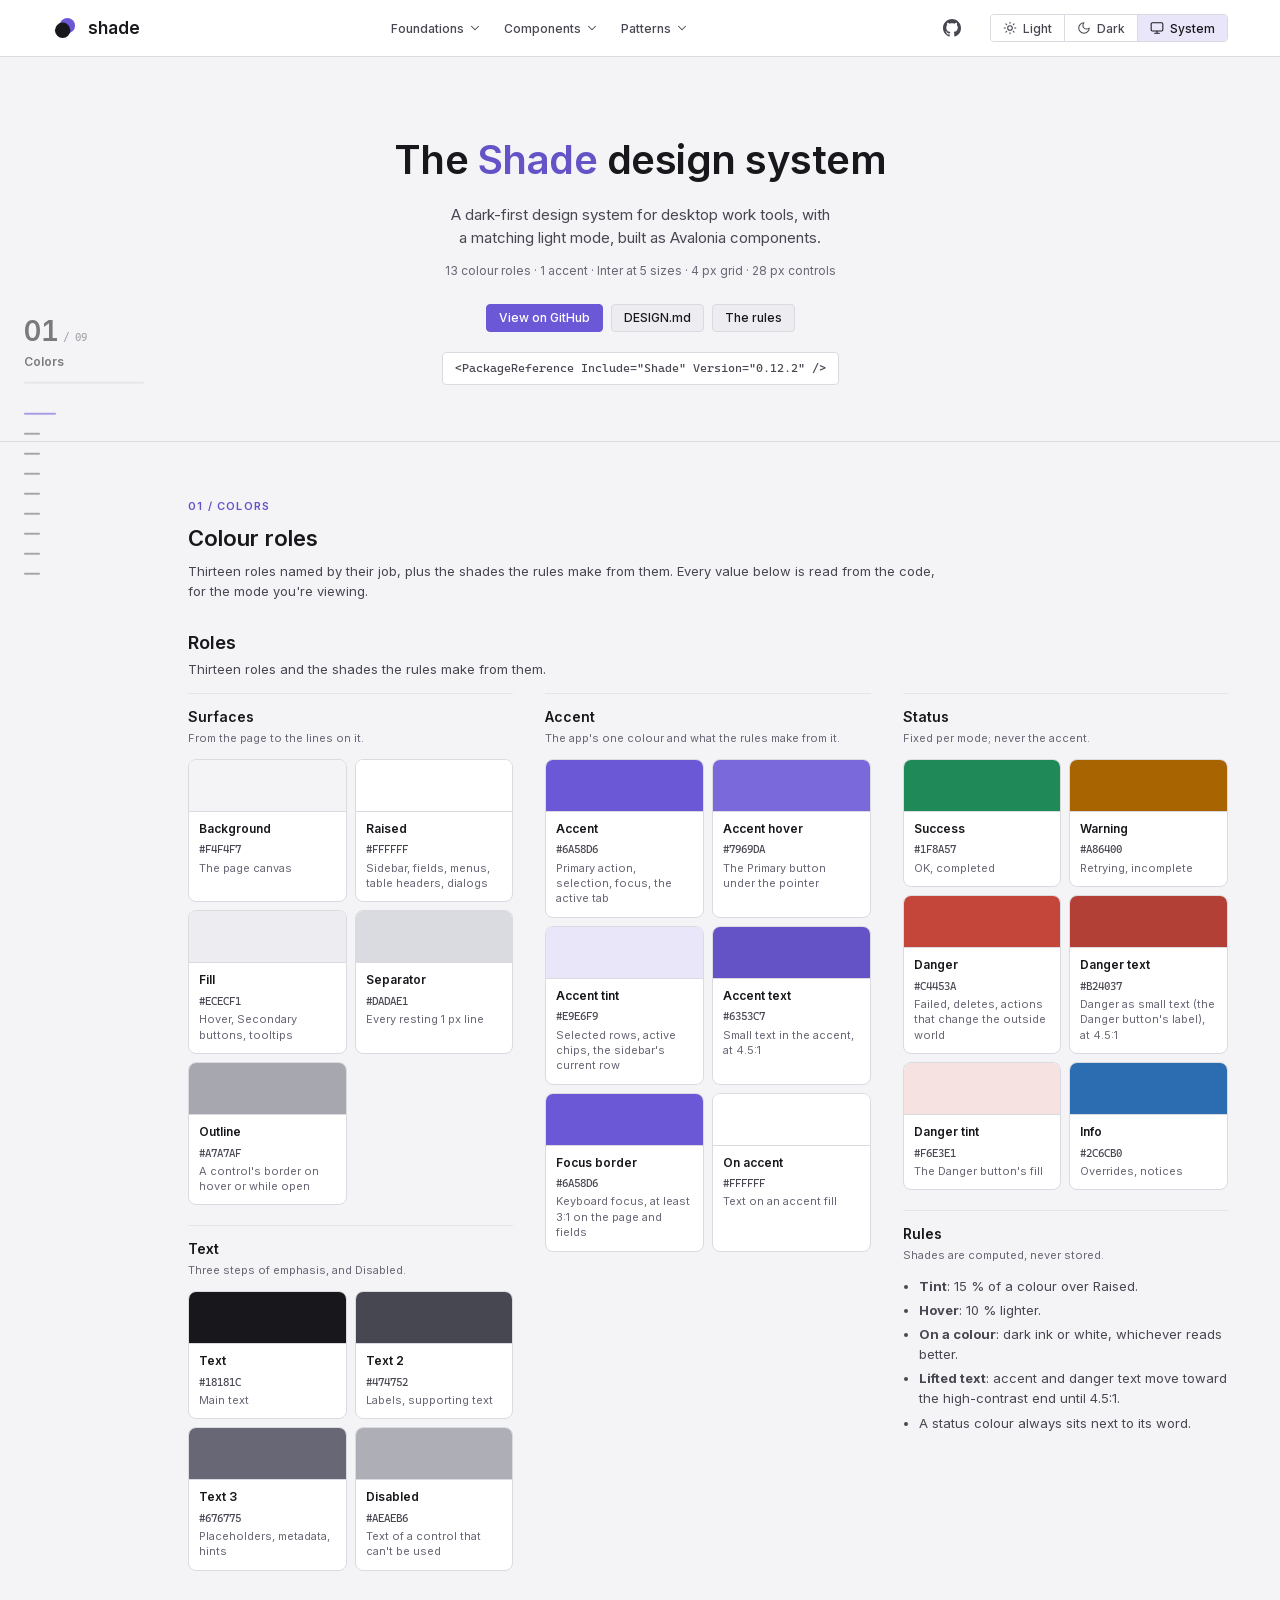
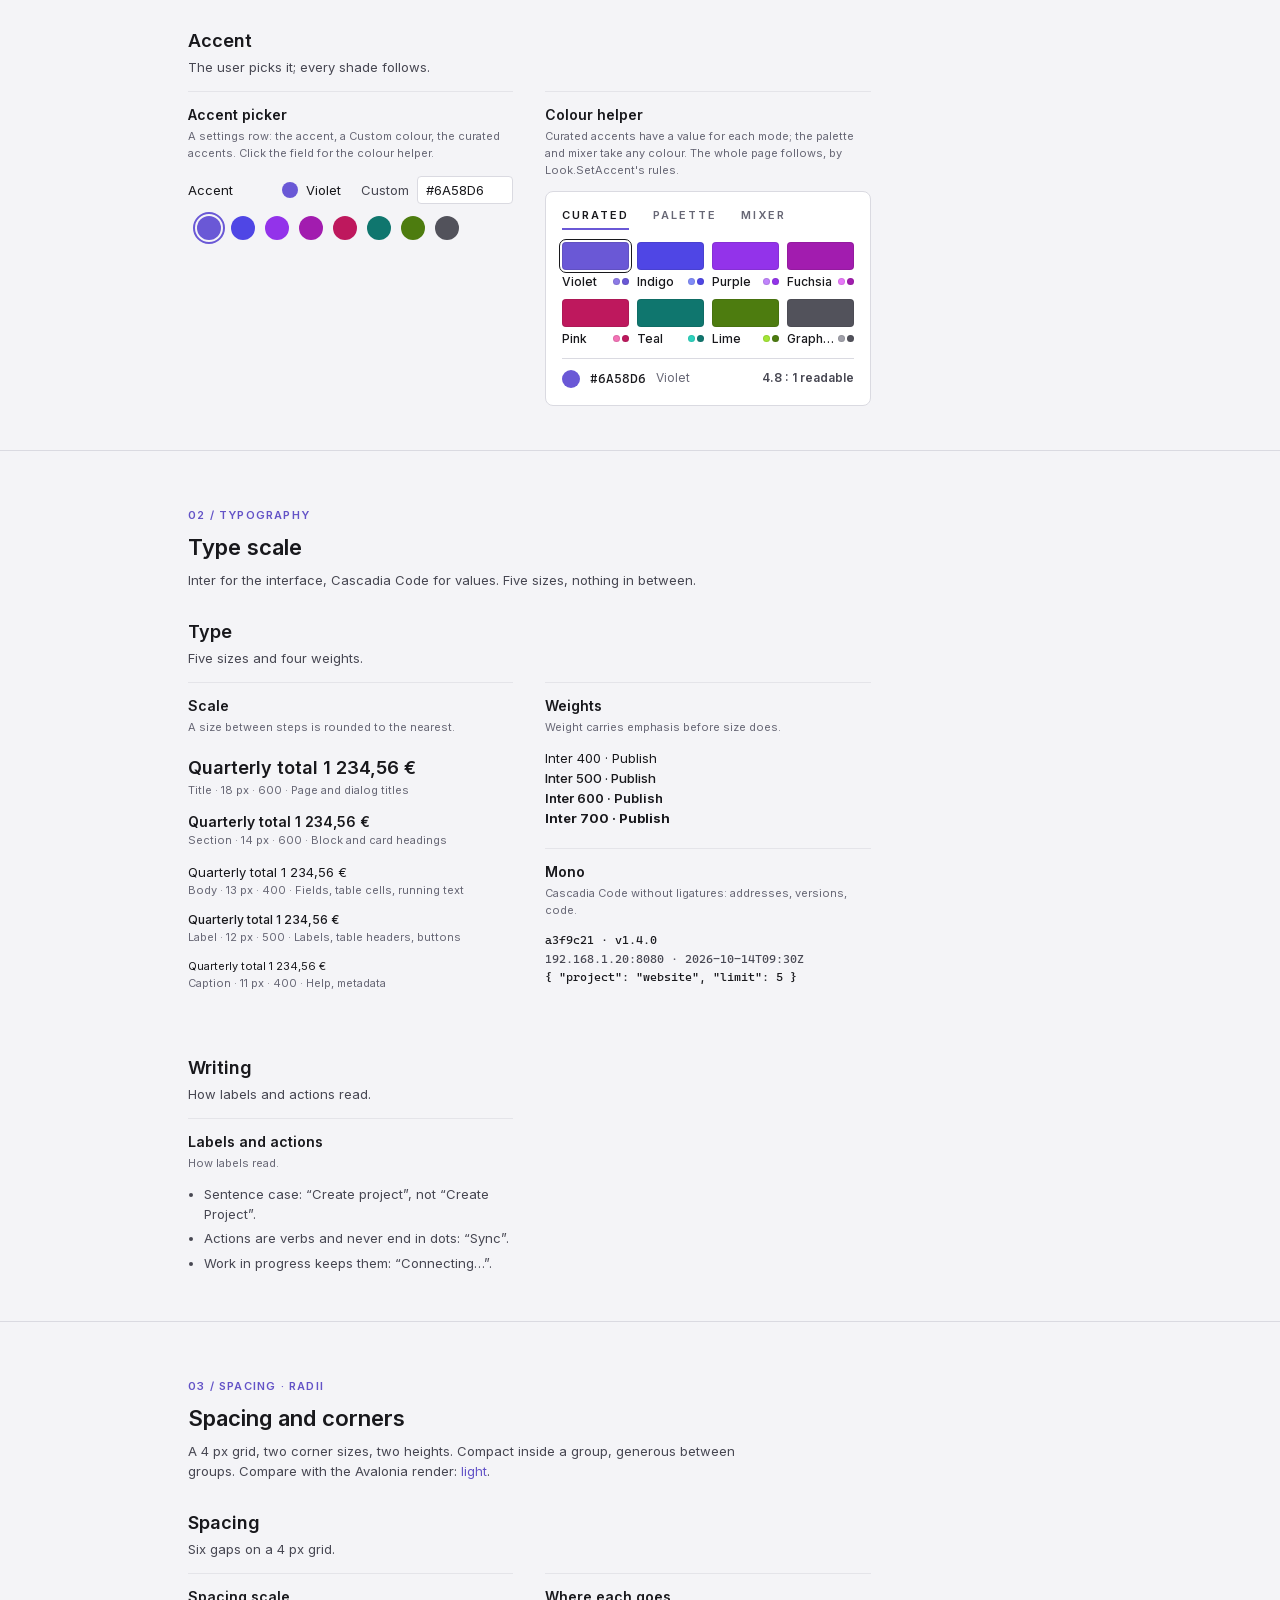
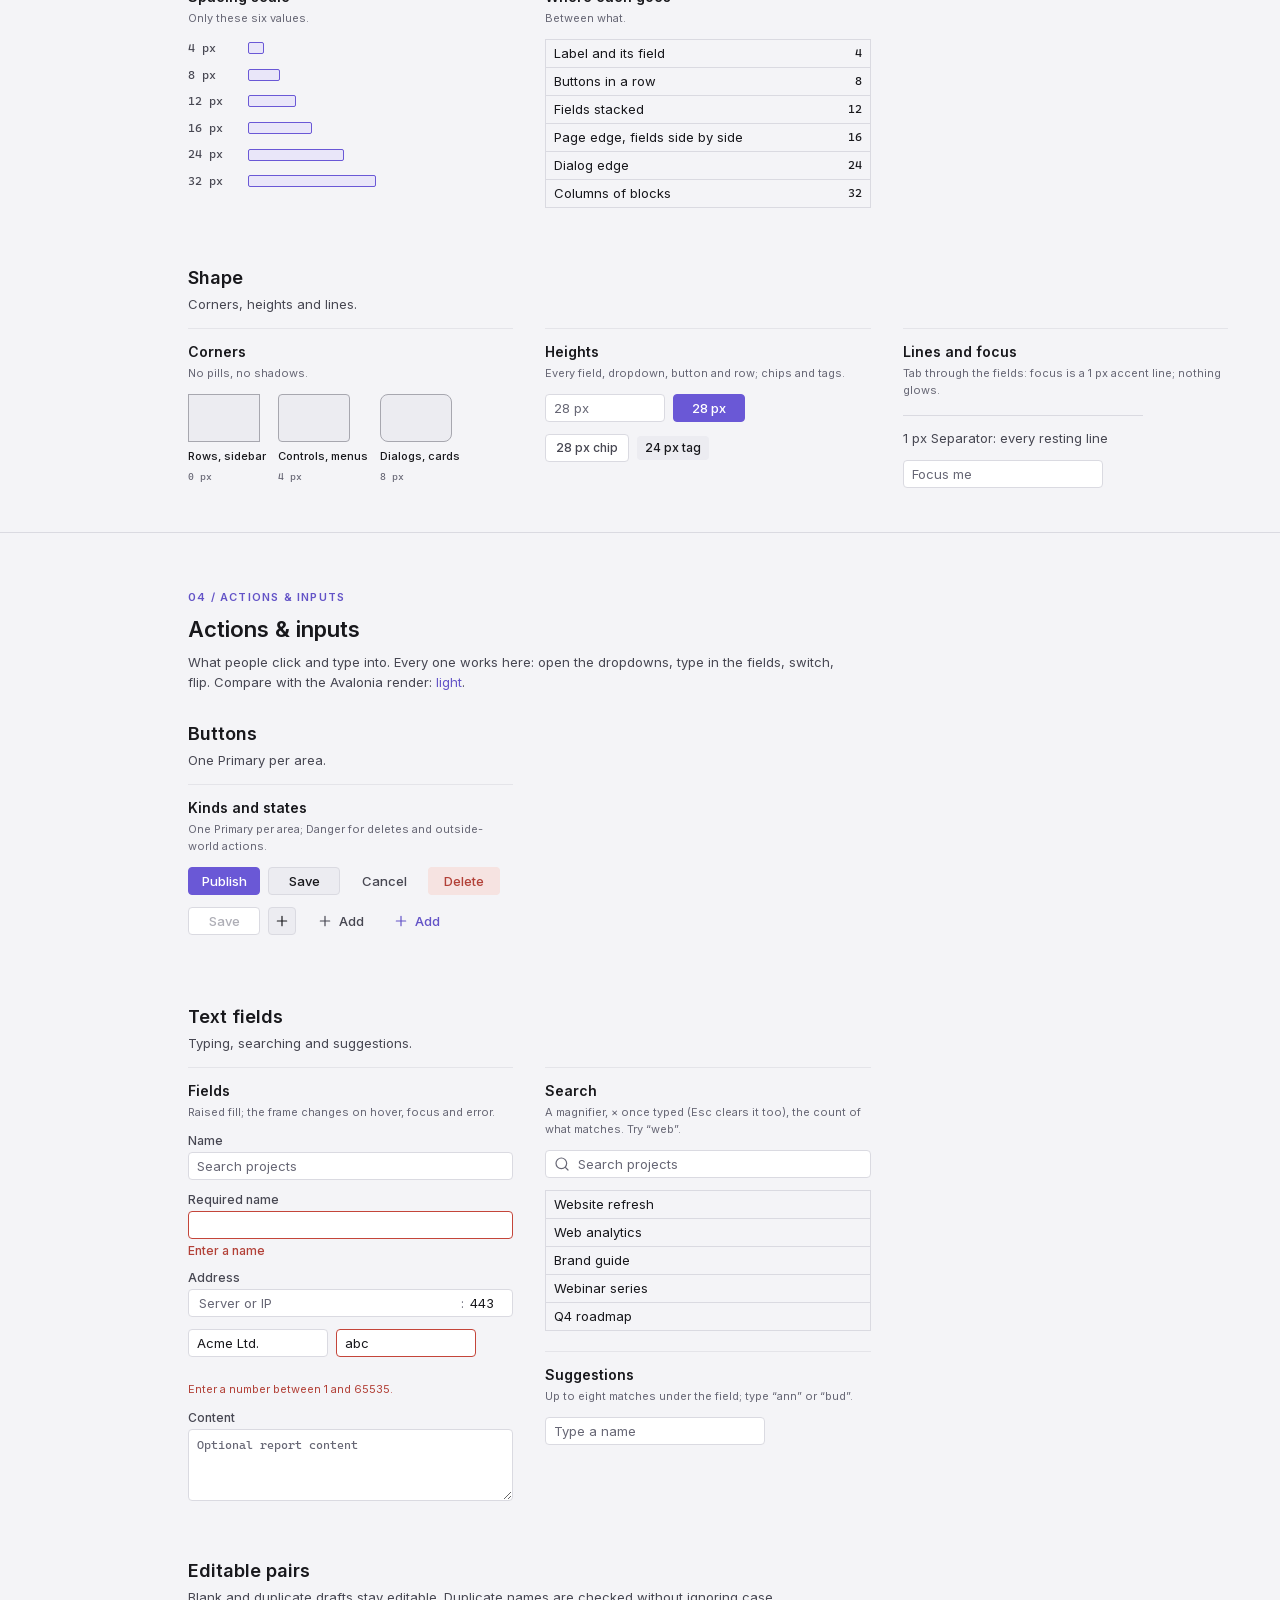
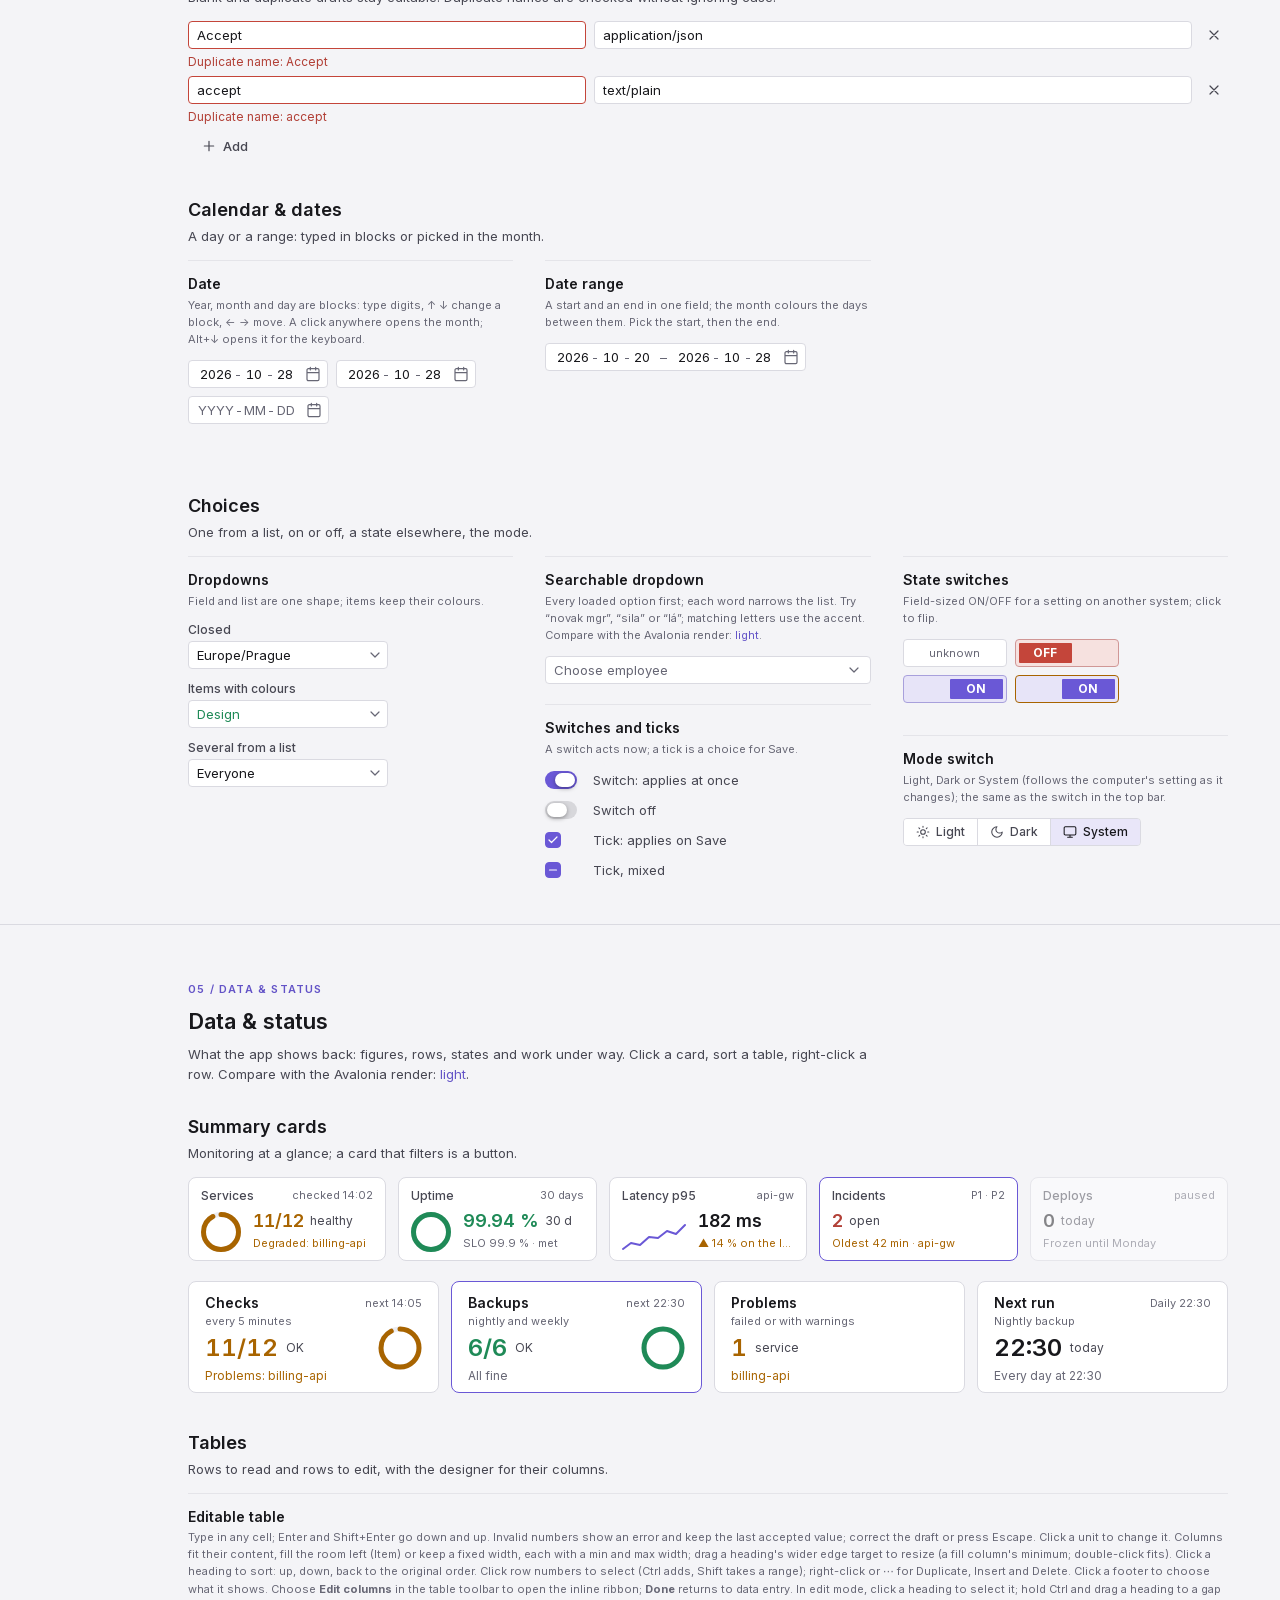
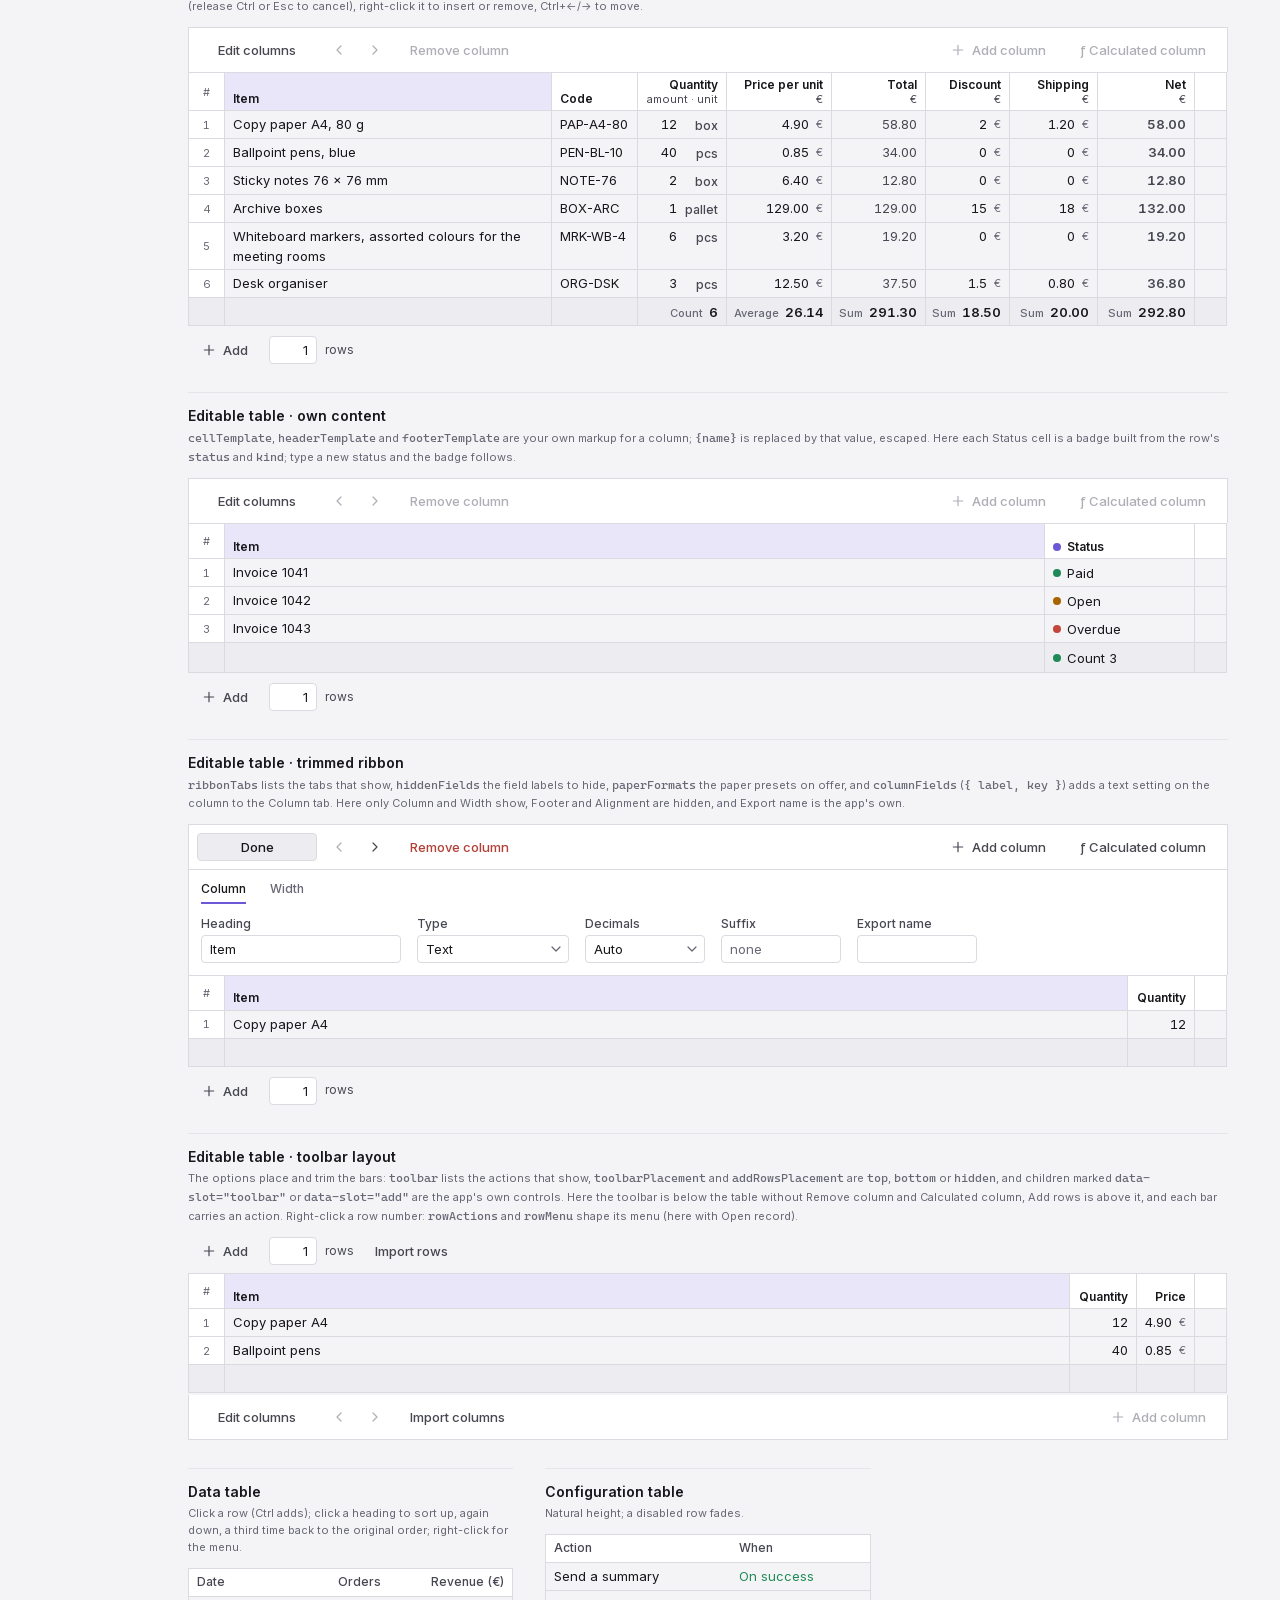
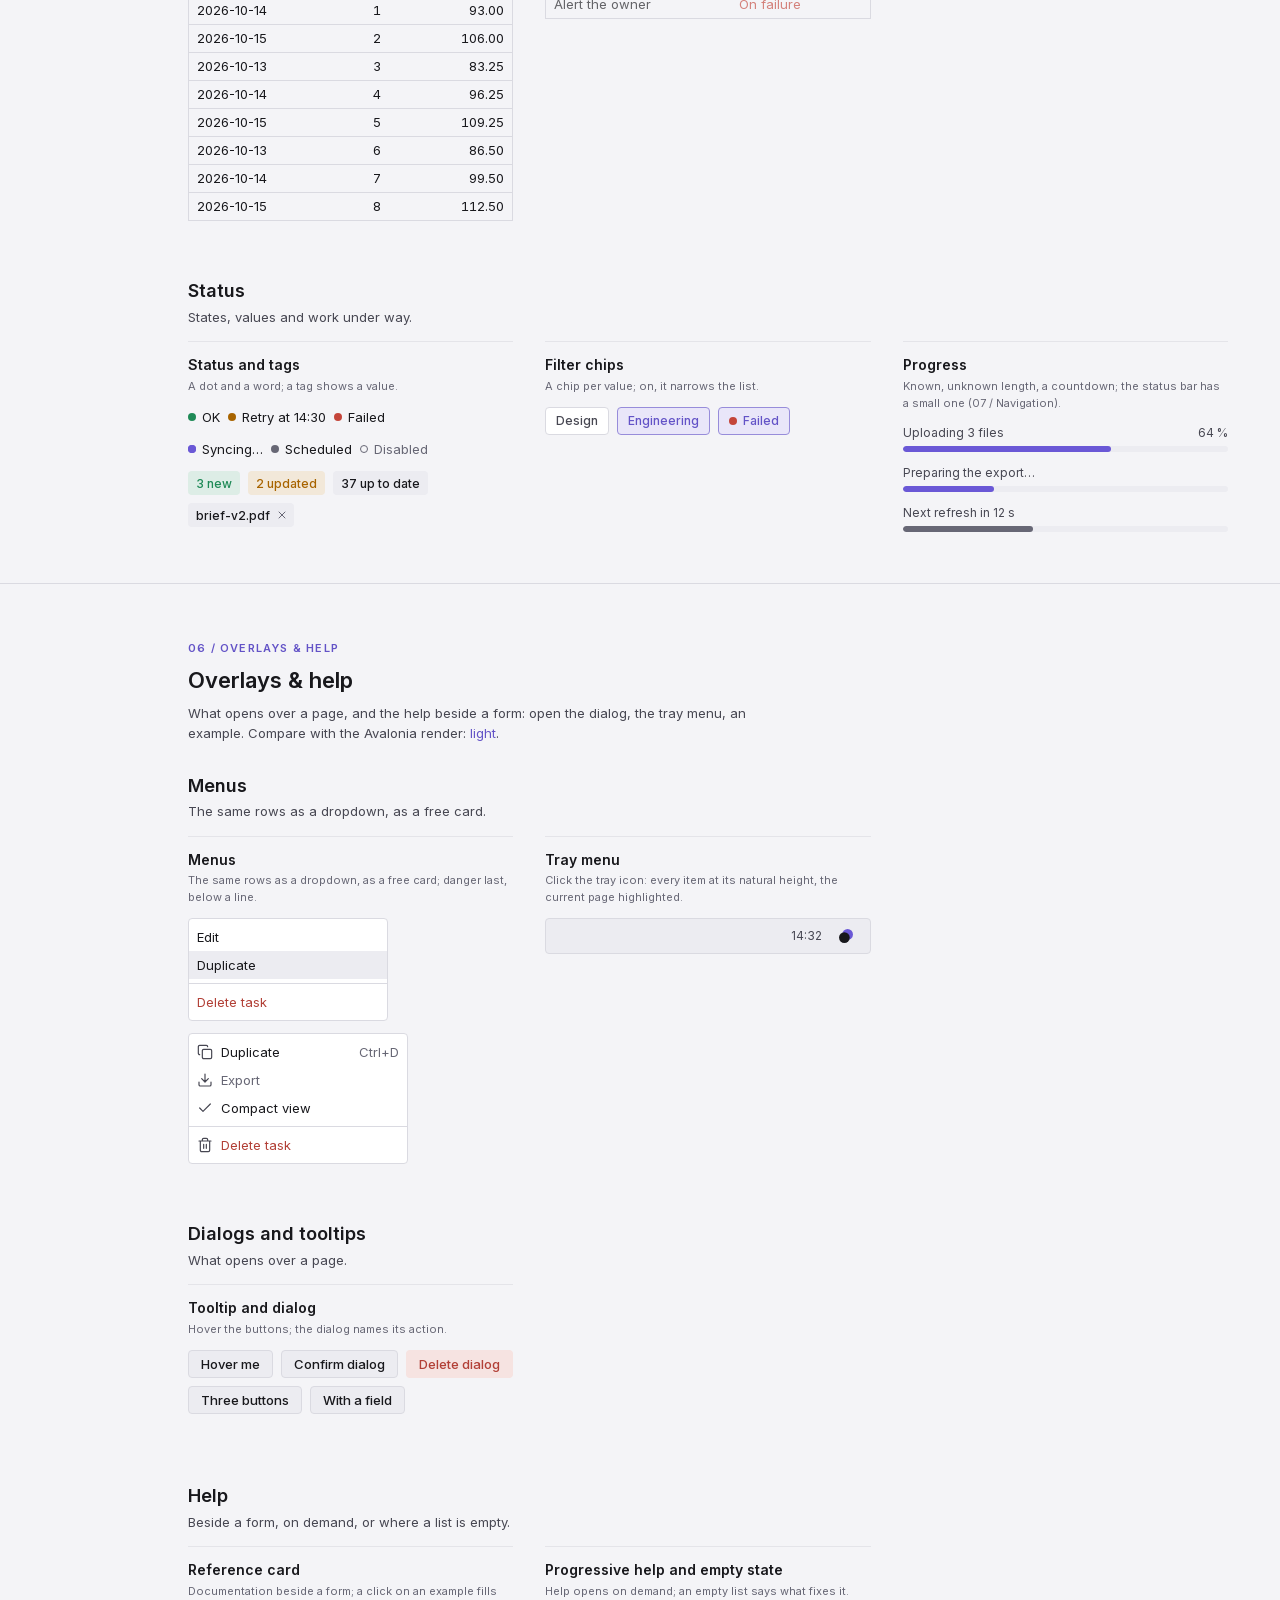
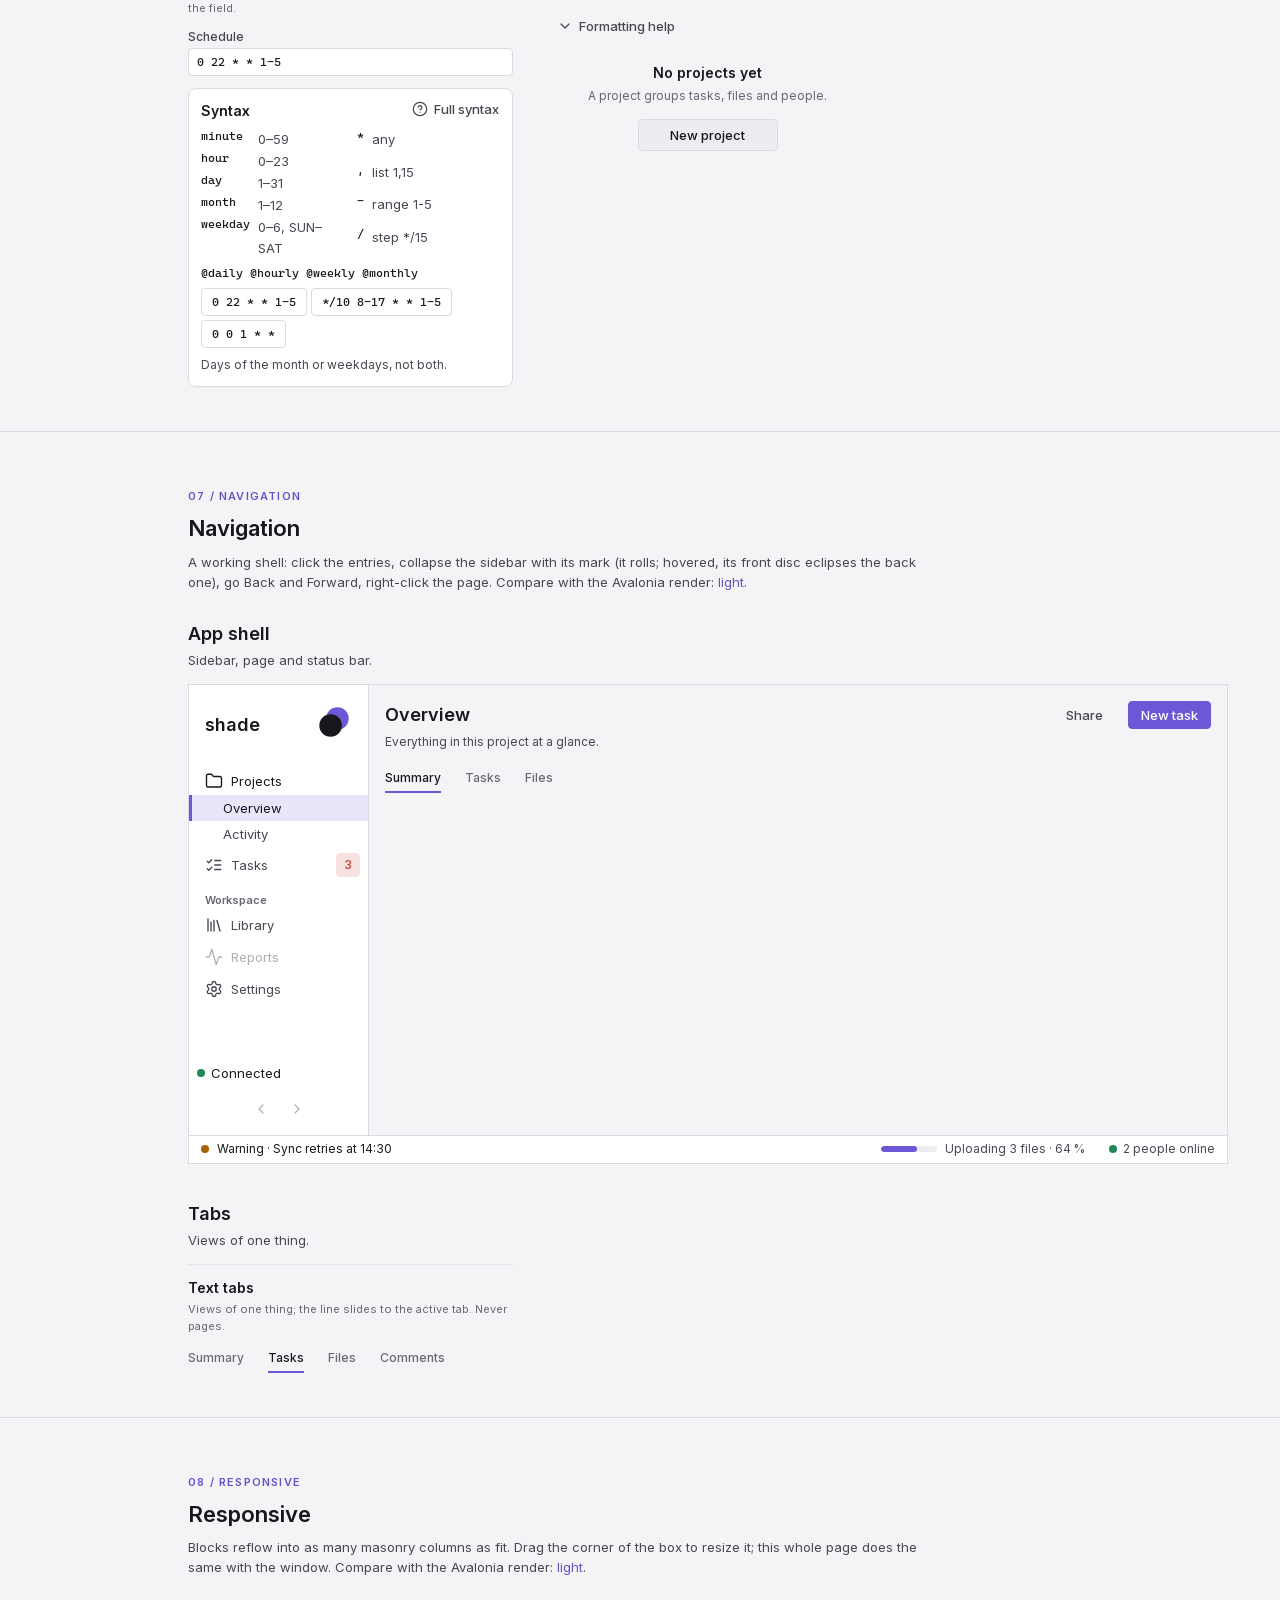
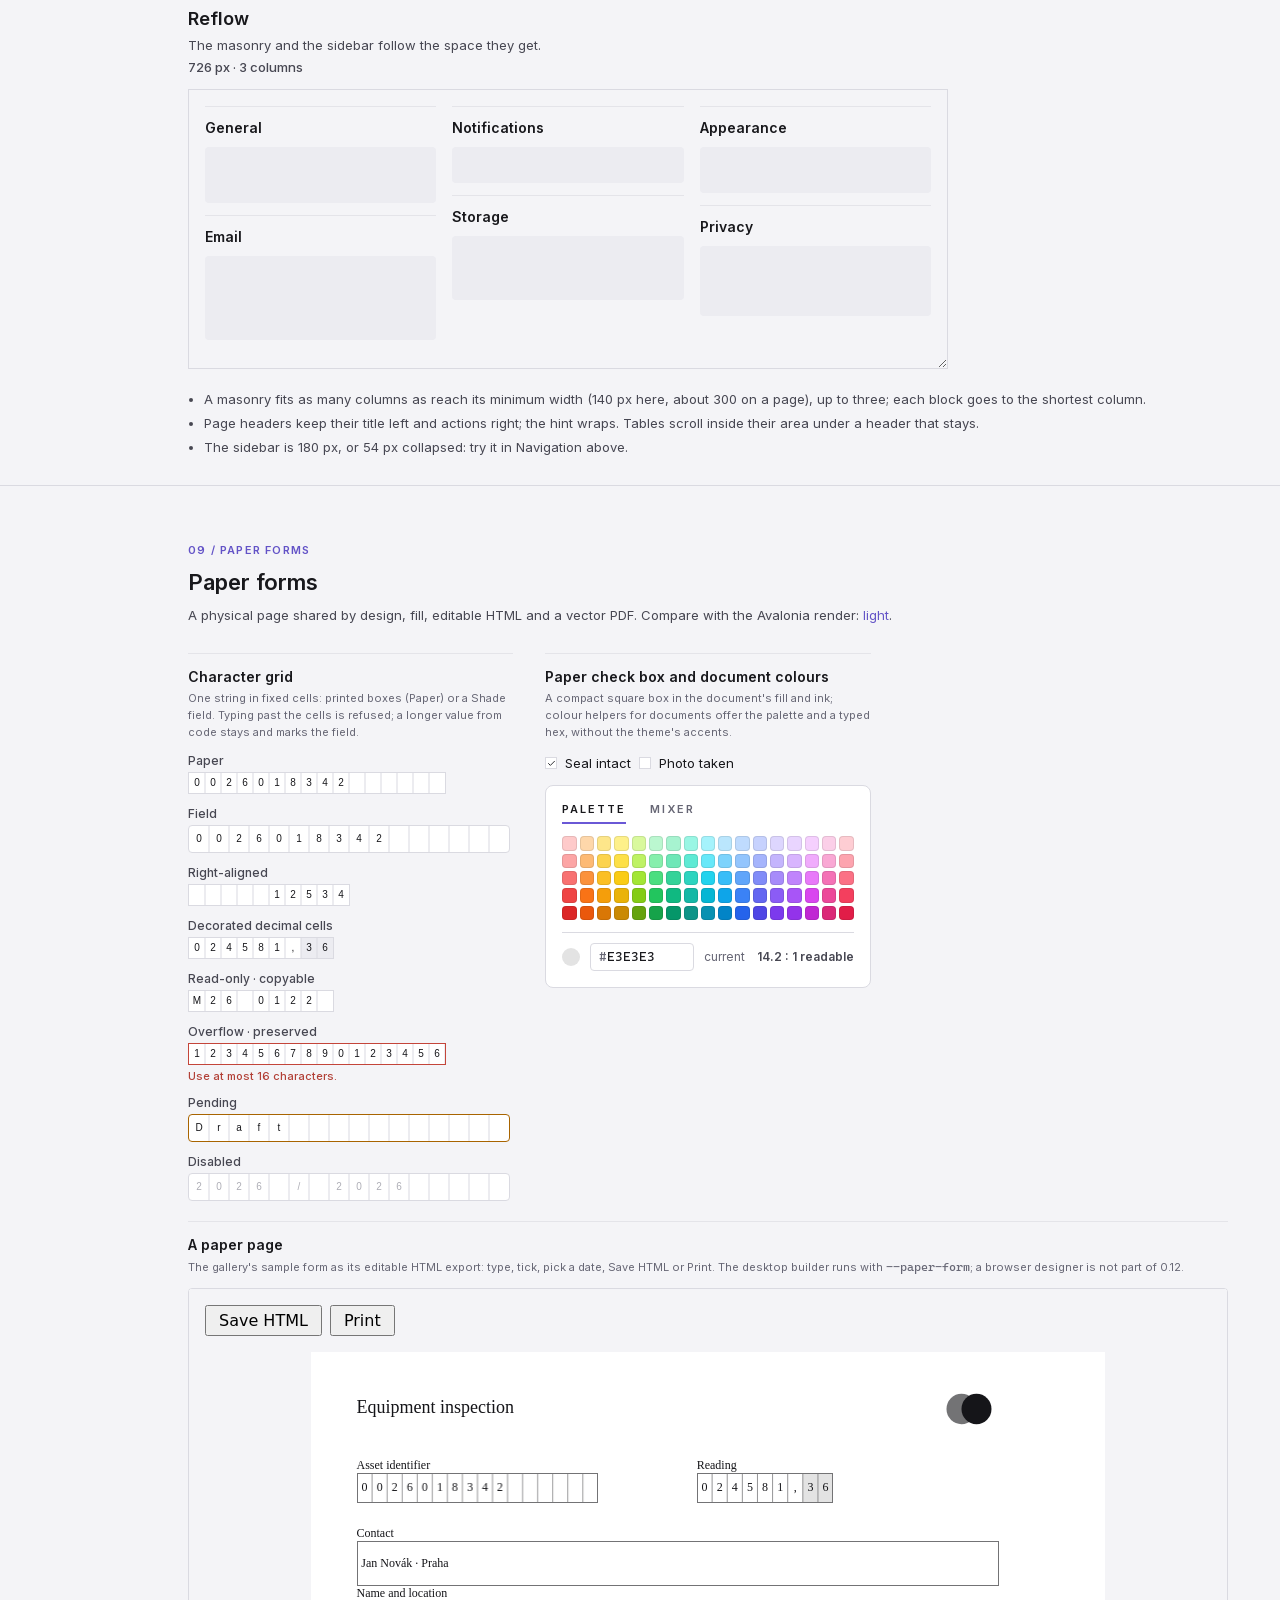
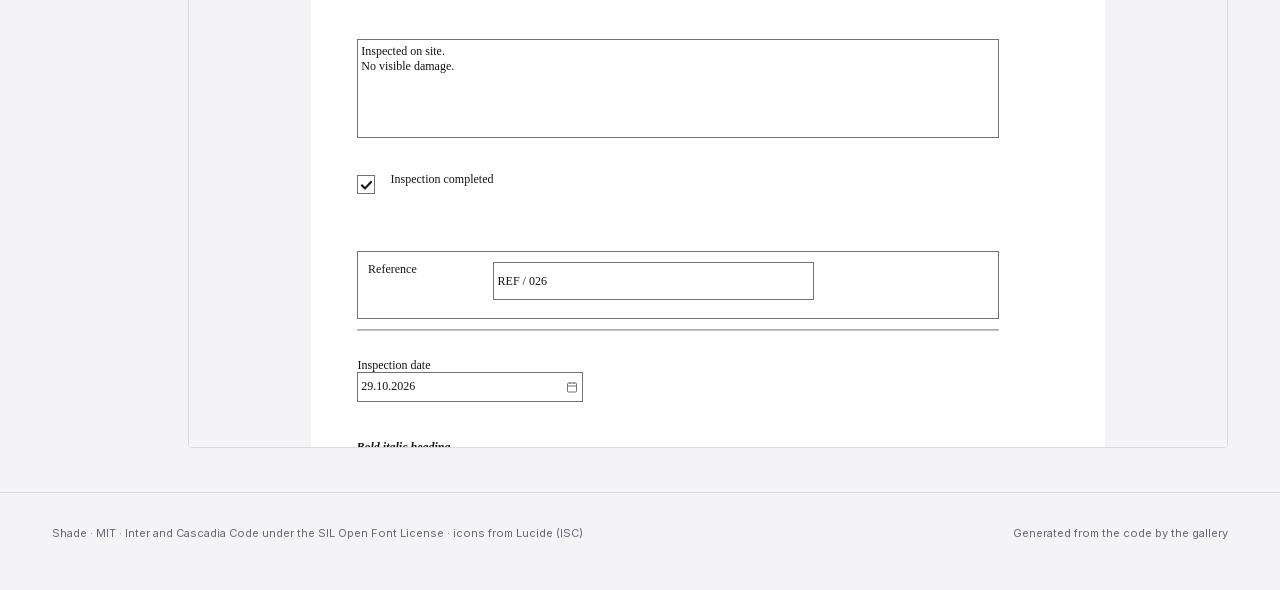
==== commit e7a196cd: "0.12.2: paper forms from-app fixes (#124 to #131) Character grid: no sideways scroll or shift while " ====
--- a/docs/index.html
+++ b/docs/index.html
@@ -238,7 +238,7 @@
         <a class="btn" href="https://github.com/jurasekdominik/shade/blob/main/DESIGN.md">DESIGN.md</a>
         <a class="btn" href="https://github.com/jurasekdominik/shade/blob/main/docs/DESIGN_SYSTEM.md">The rules</a>
       </div>
-      <code class="install">&lt;PackageReference Include="Shade" Version="0.12.1" /&gt;</code>
+      <code class="install">&lt;PackageReference Include="Shade" Version="0.12.2" /&gt;</code>
     </div>
   </div>
 
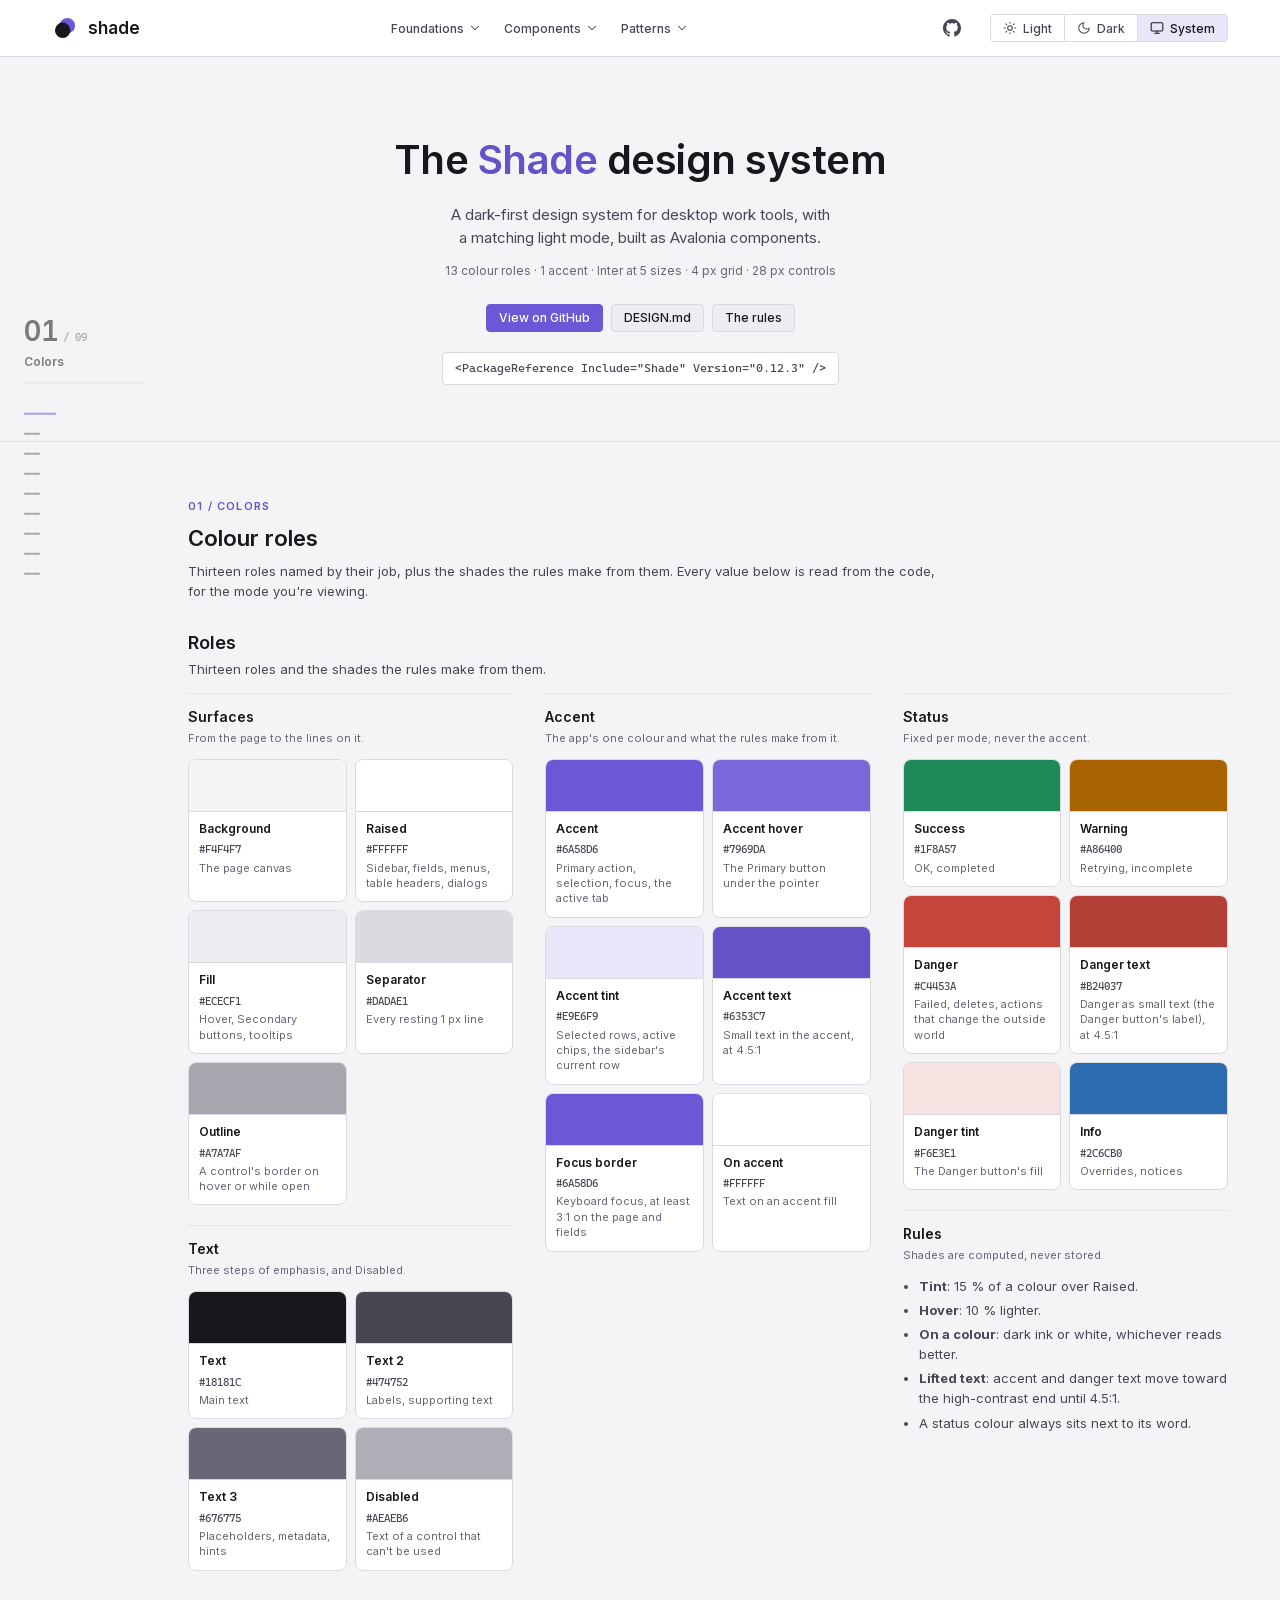
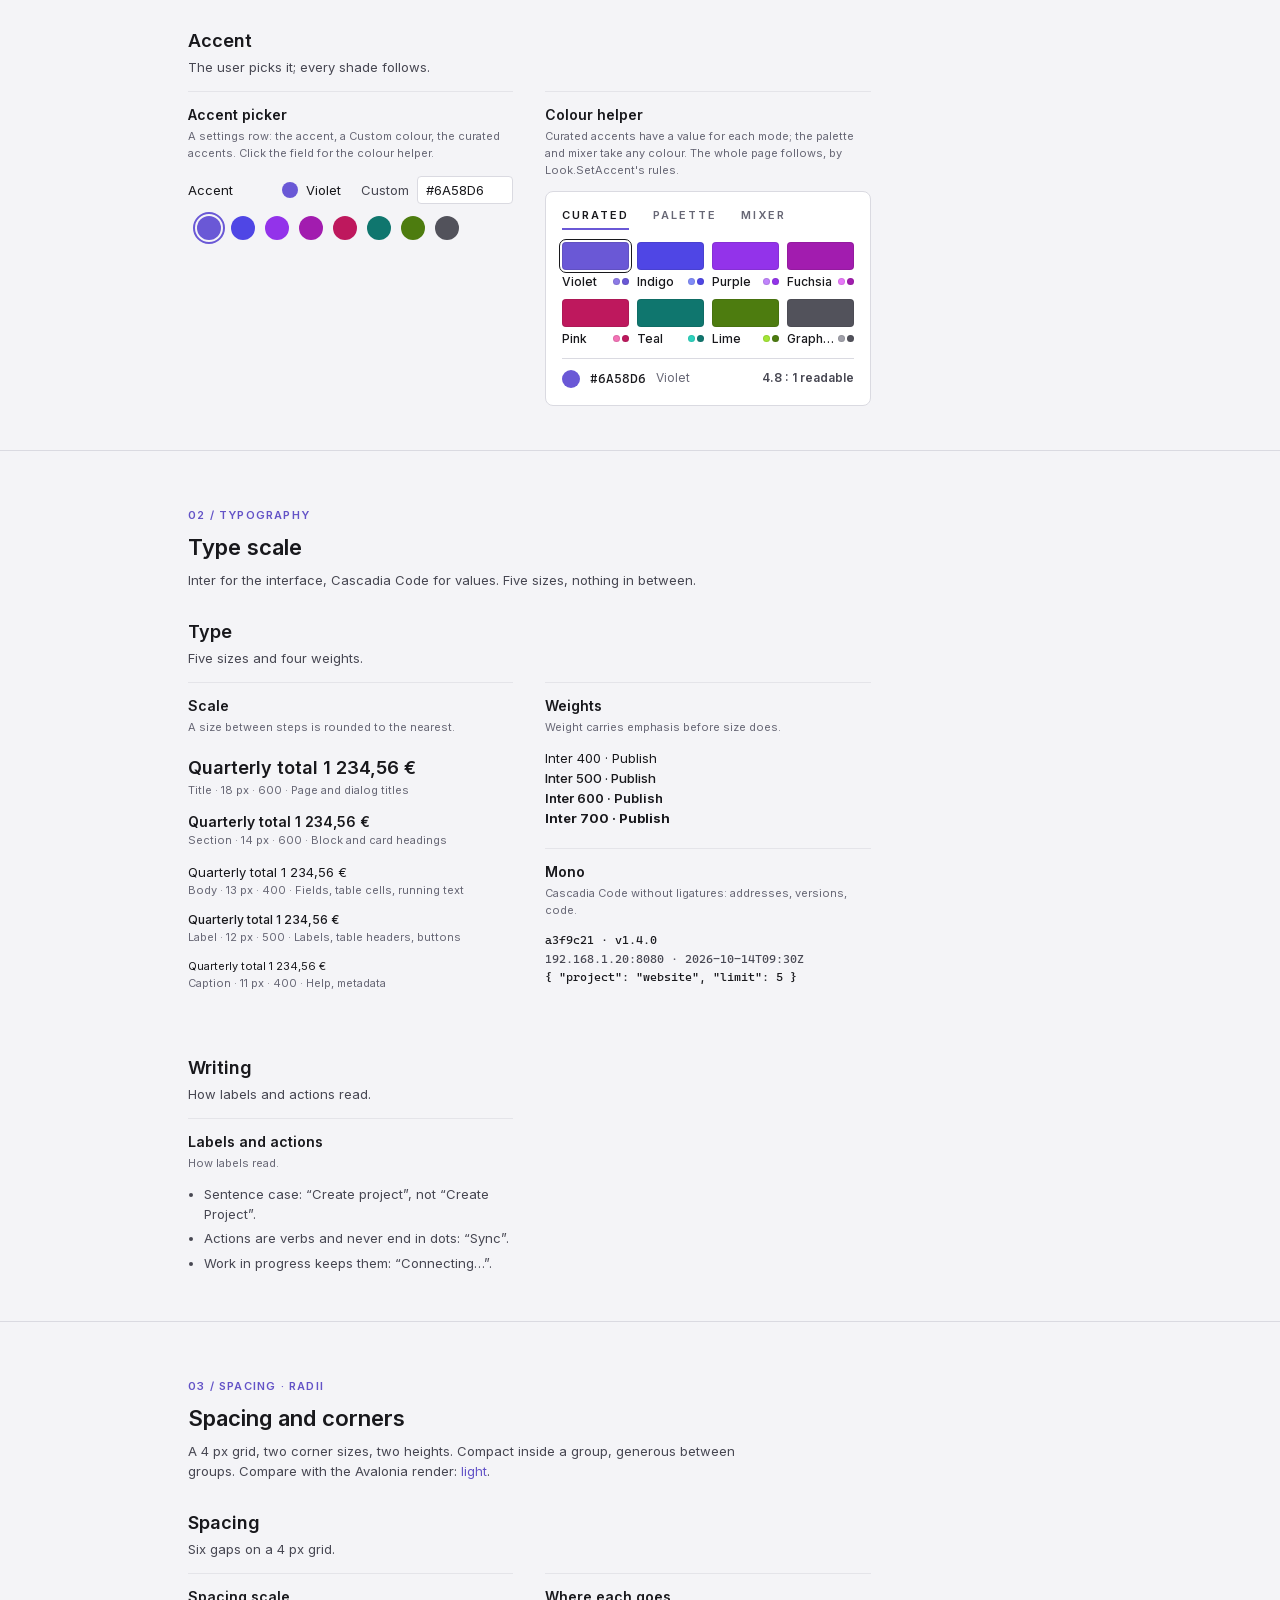
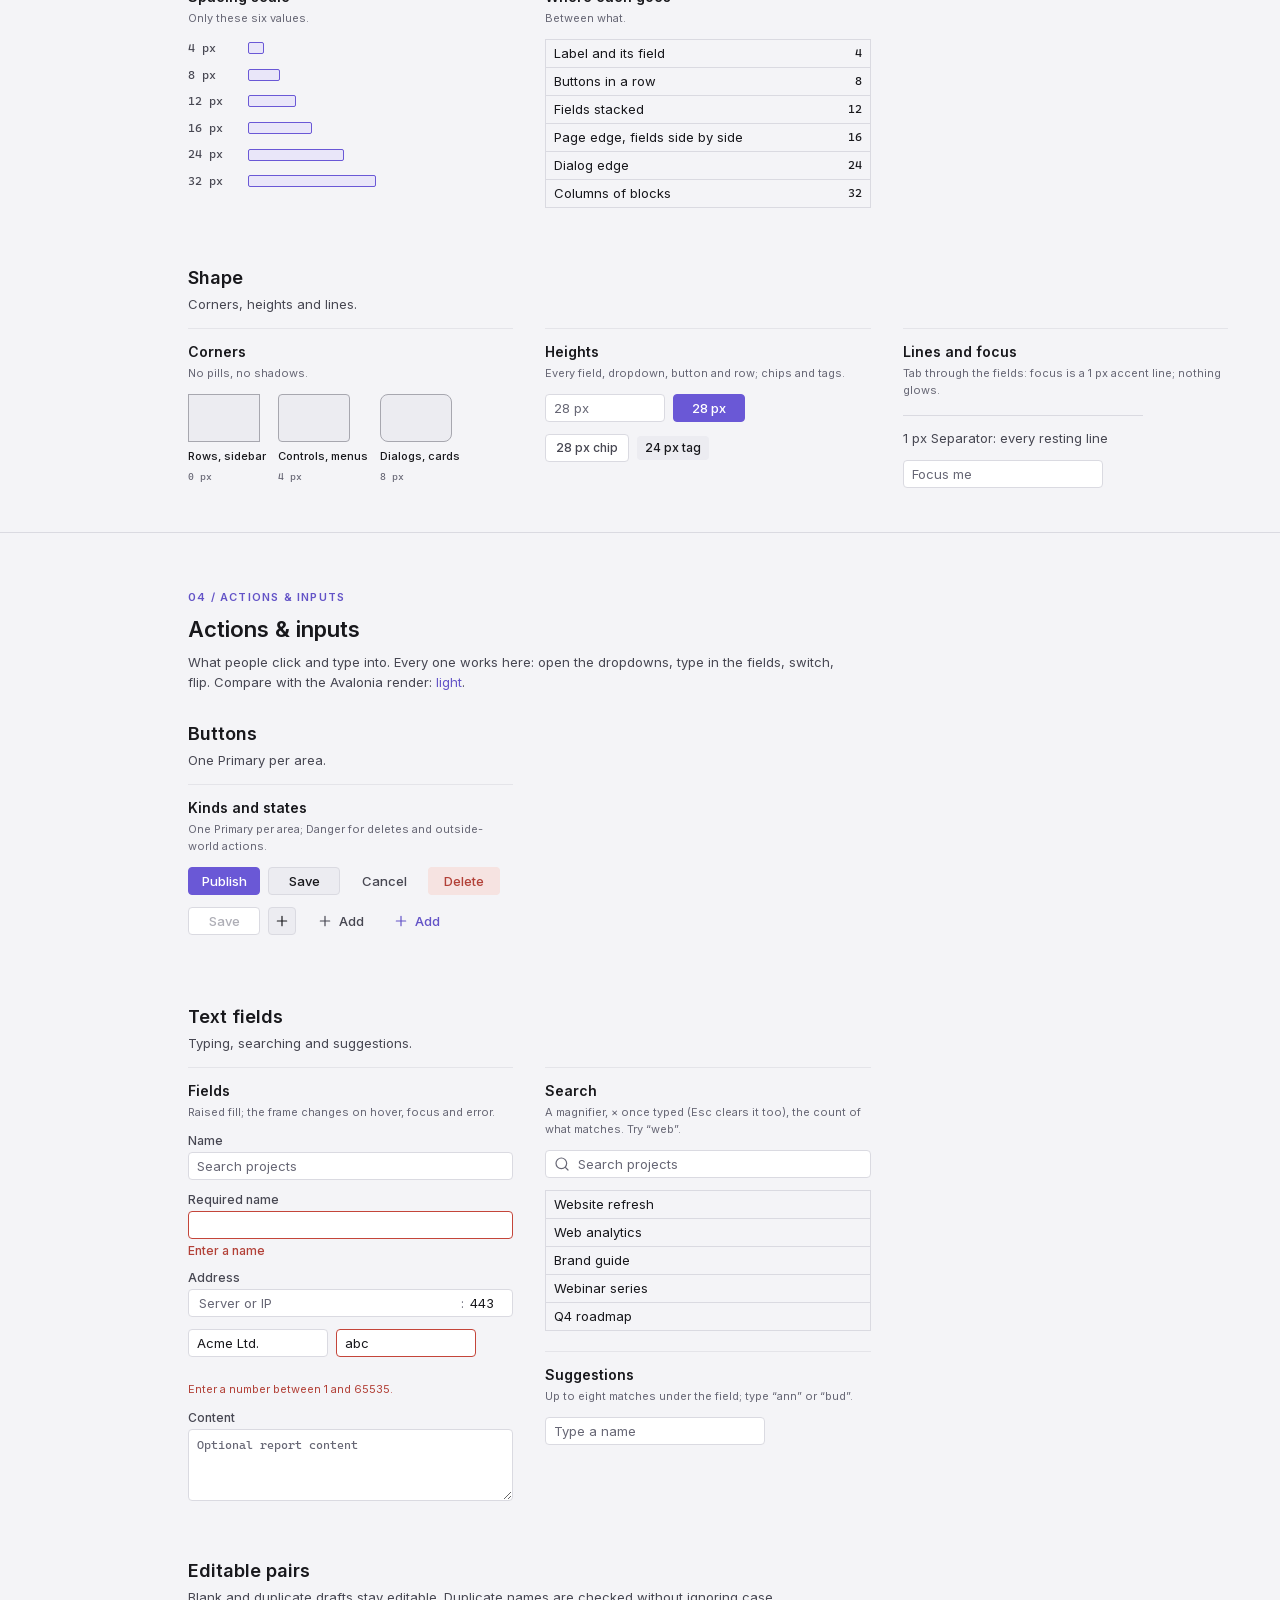
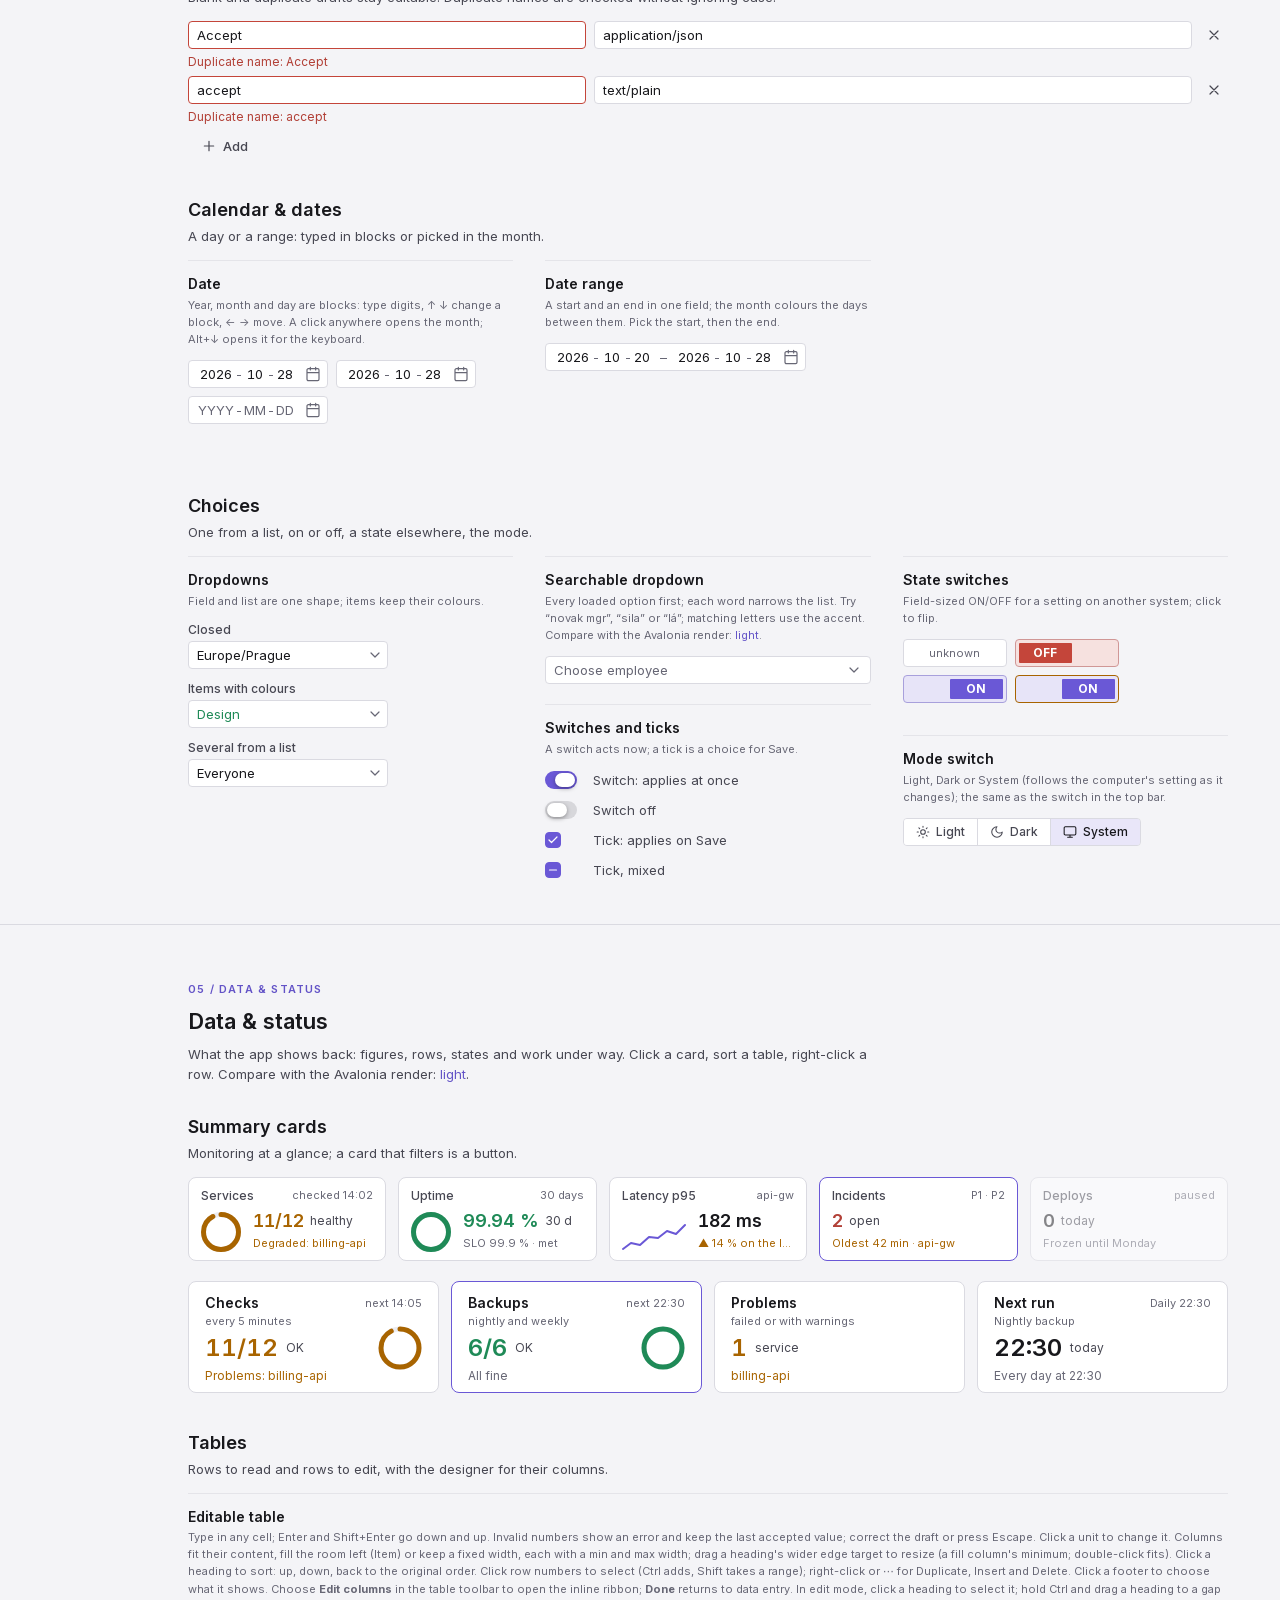
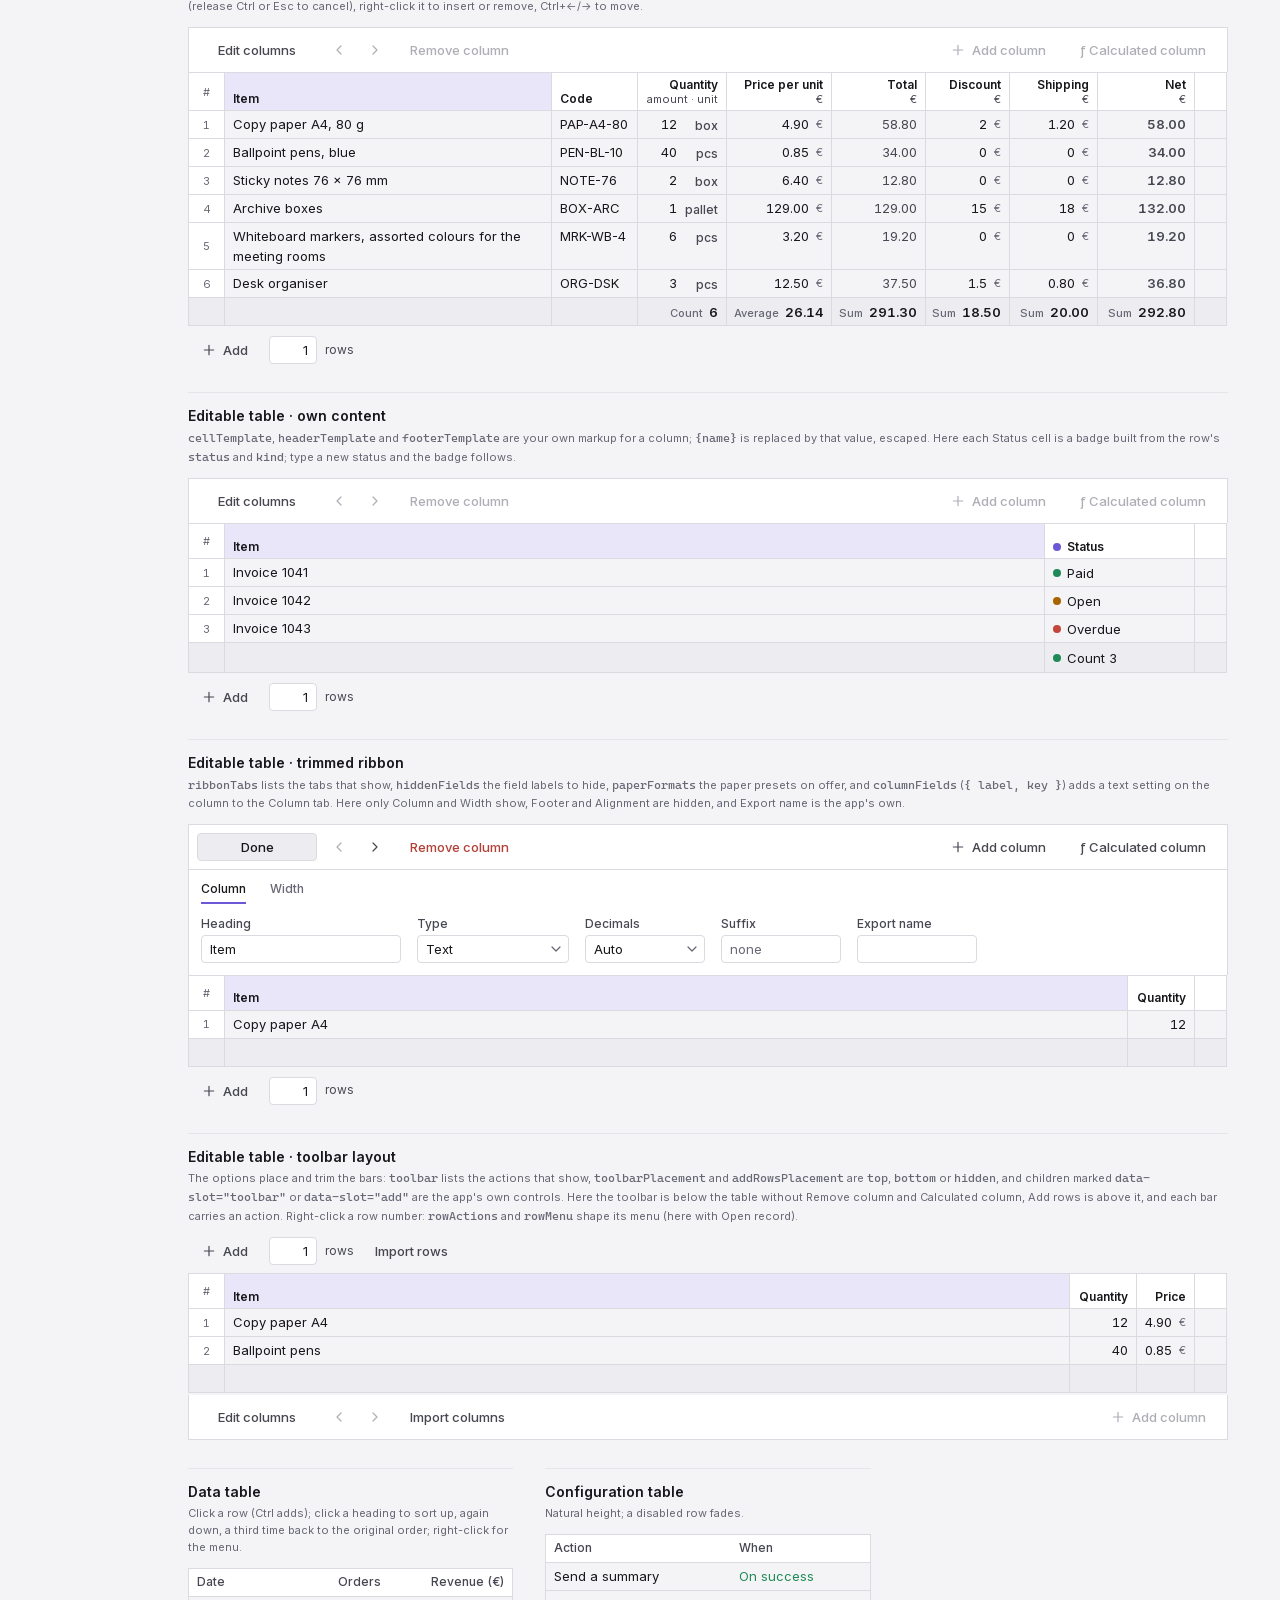
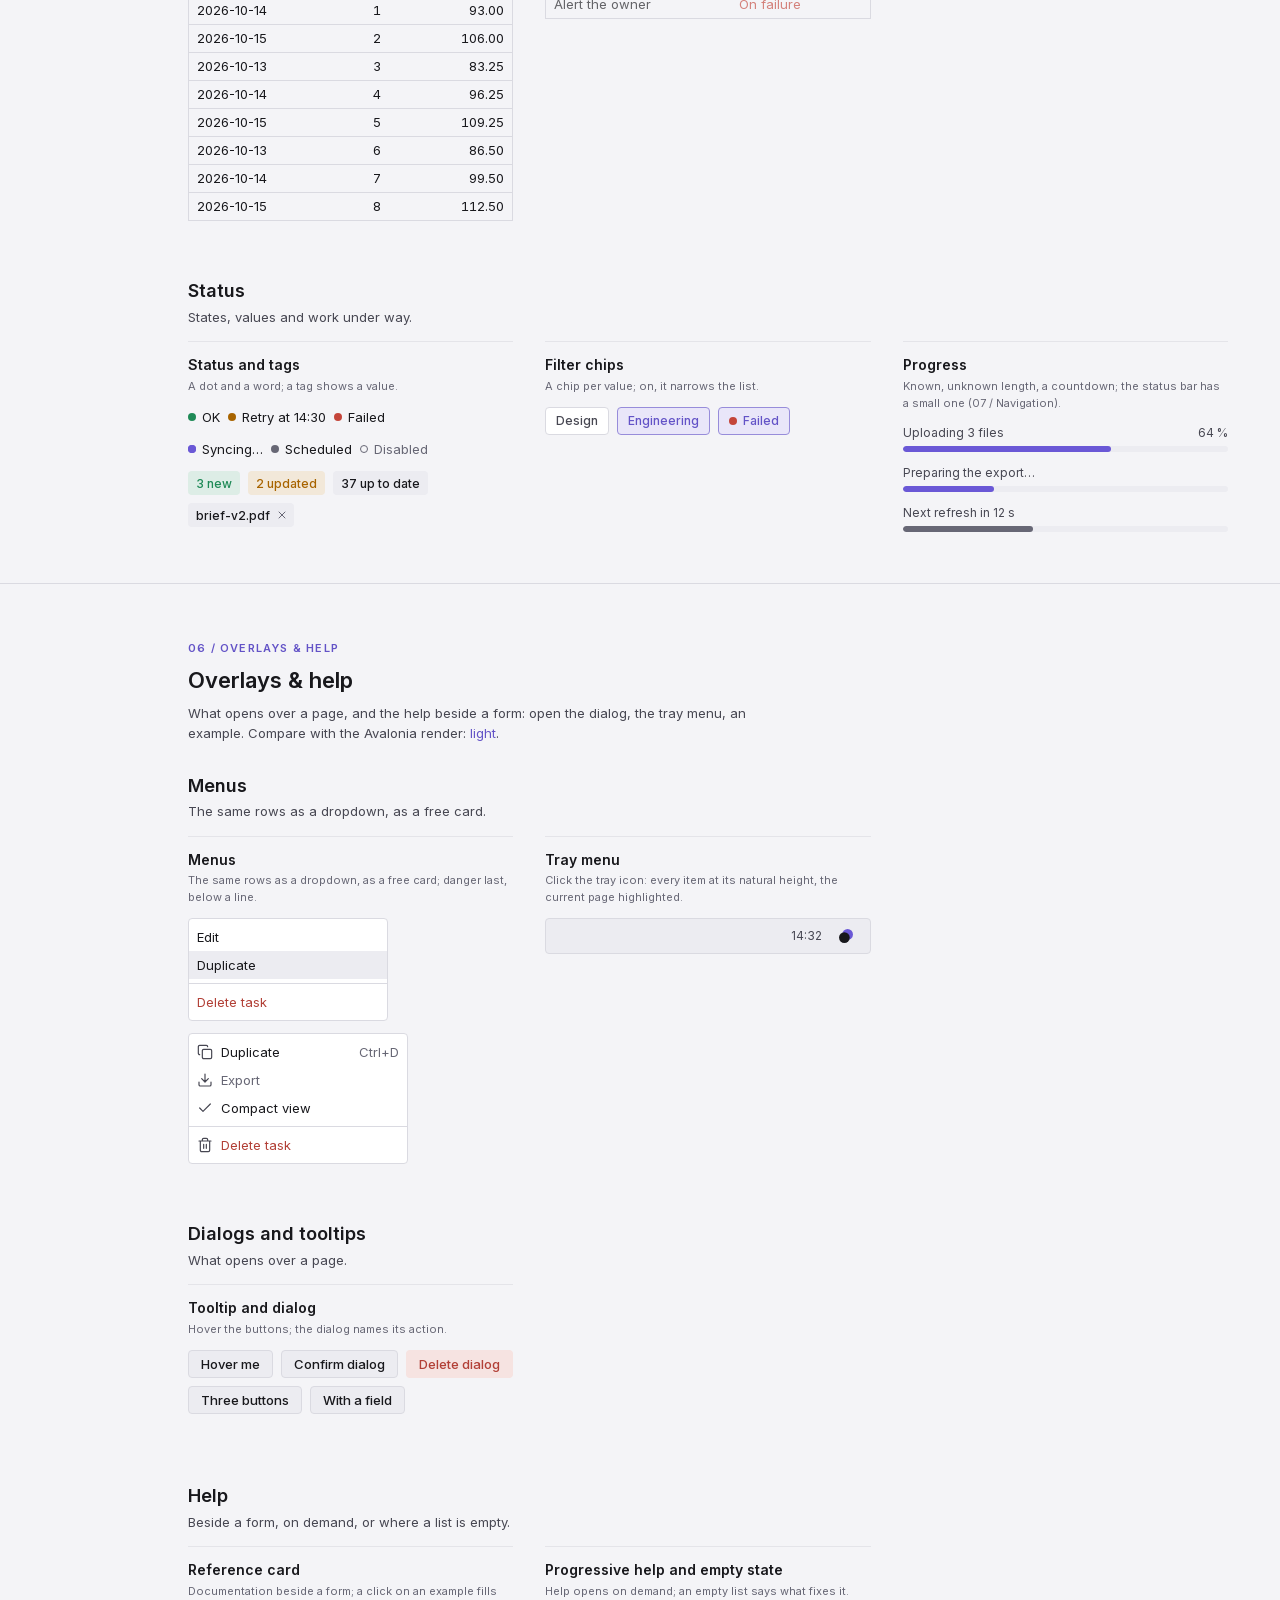
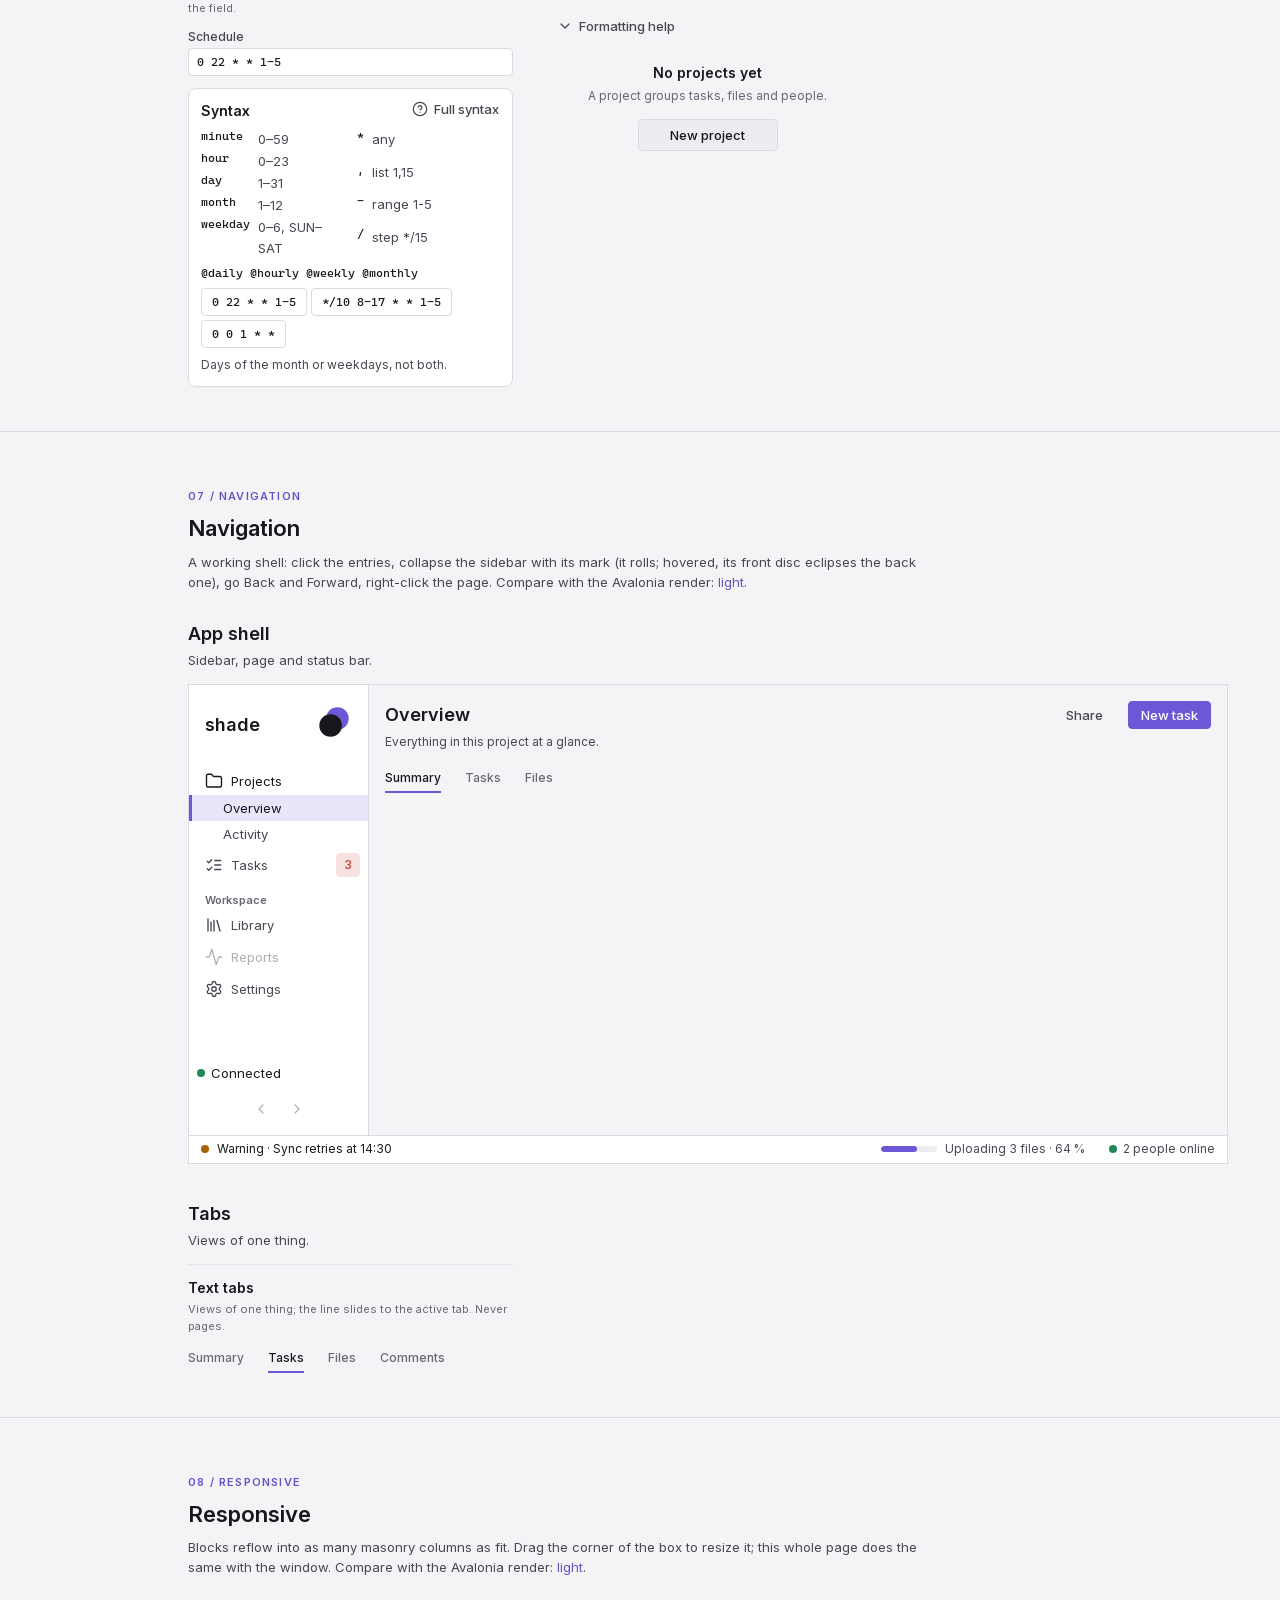
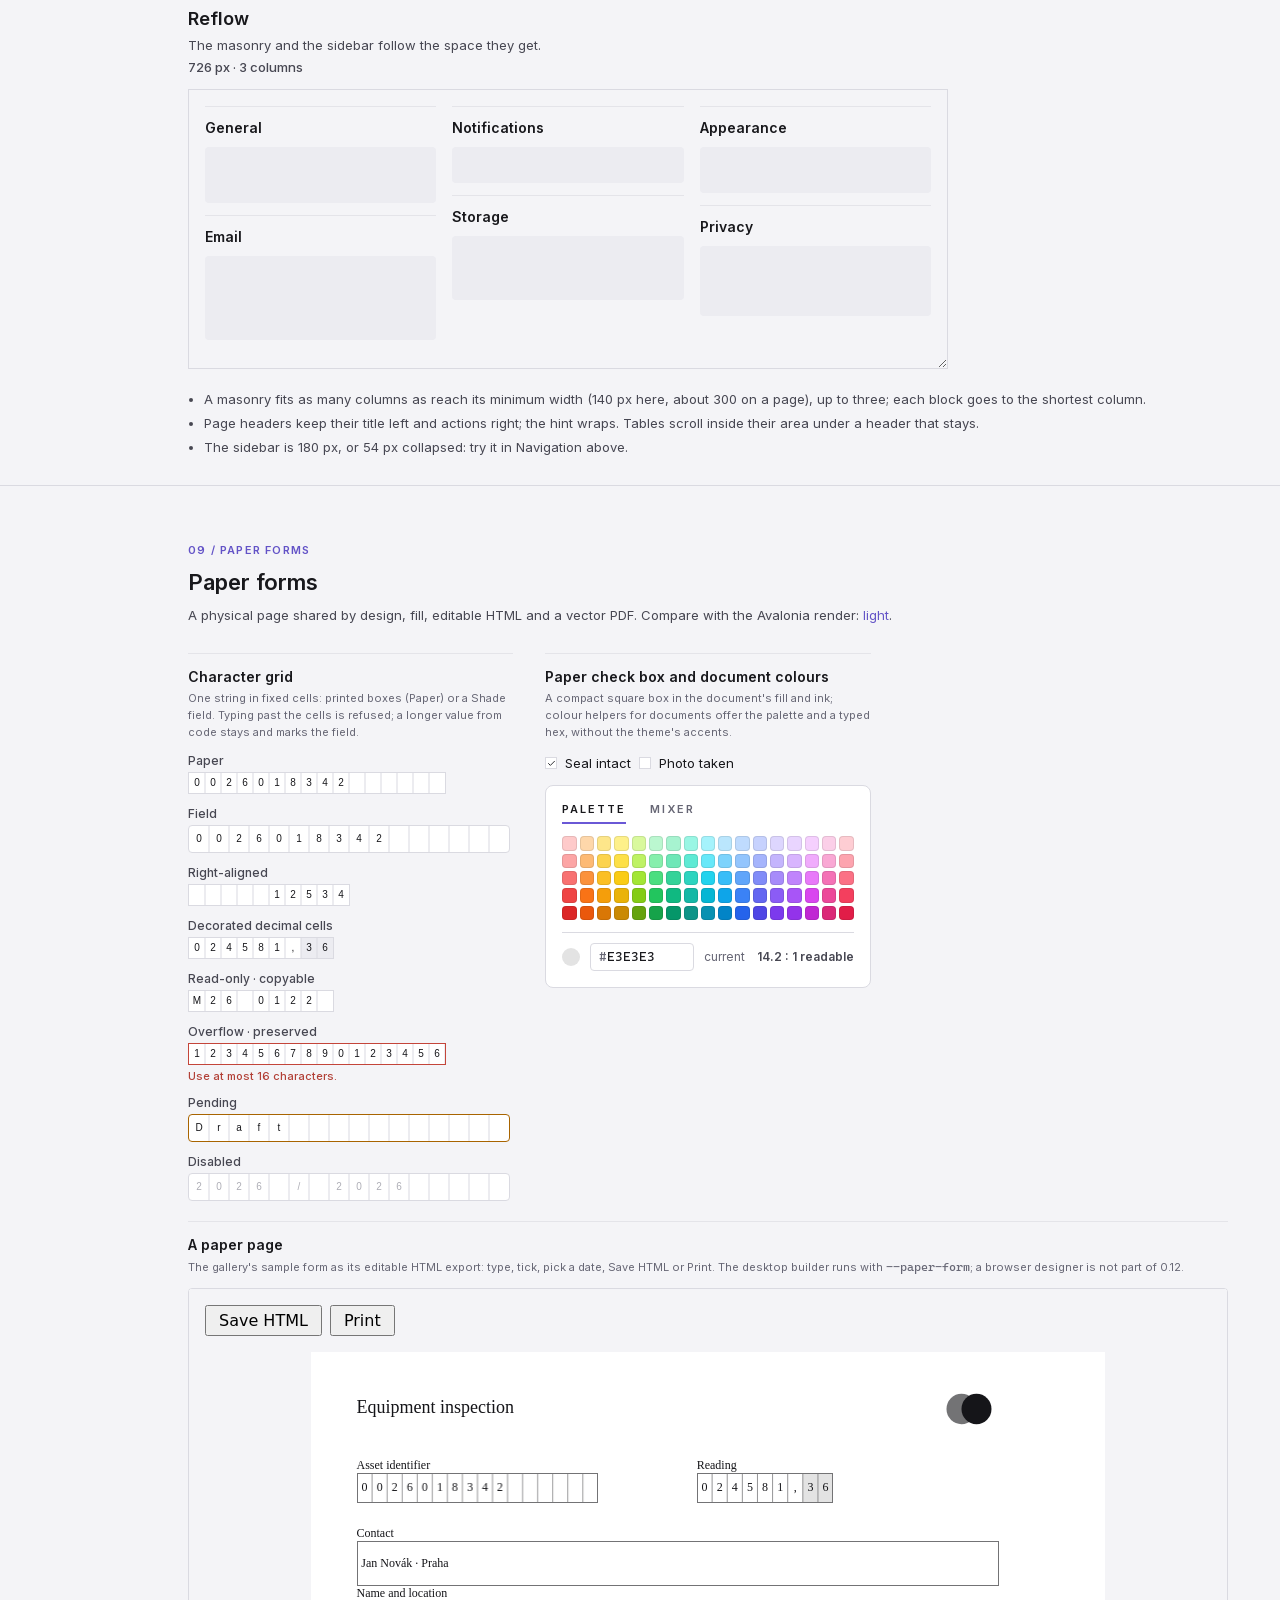
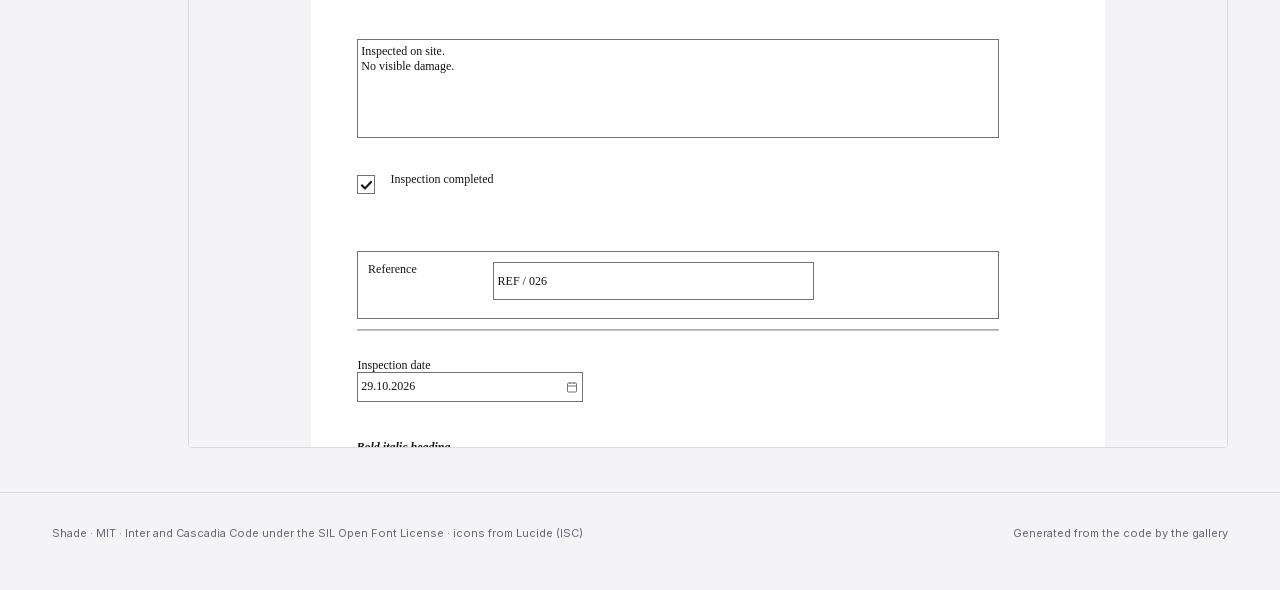
==== commit 6cca6794: "Release Shade 0.12.3 with Windows dropdown border fix" ====
--- a/docs/index.html
+++ b/docs/index.html
@@ -238,7 +238,7 @@
         <a class="btn" href="https://github.com/jurasekdominik/shade/blob/main/DESIGN.md">DESIGN.md</a>
         <a class="btn" href="https://github.com/jurasekdominik/shade/blob/main/docs/DESIGN_SYSTEM.md">The rules</a>
       </div>
-      <code class="install">&lt;PackageReference Include="Shade" Version="0.12.2" /&gt;</code>
+      <code class="install">&lt;PackageReference Include="Shade" Version="0.12.3" /&gt;</code>
     </div>
   </div>
 
